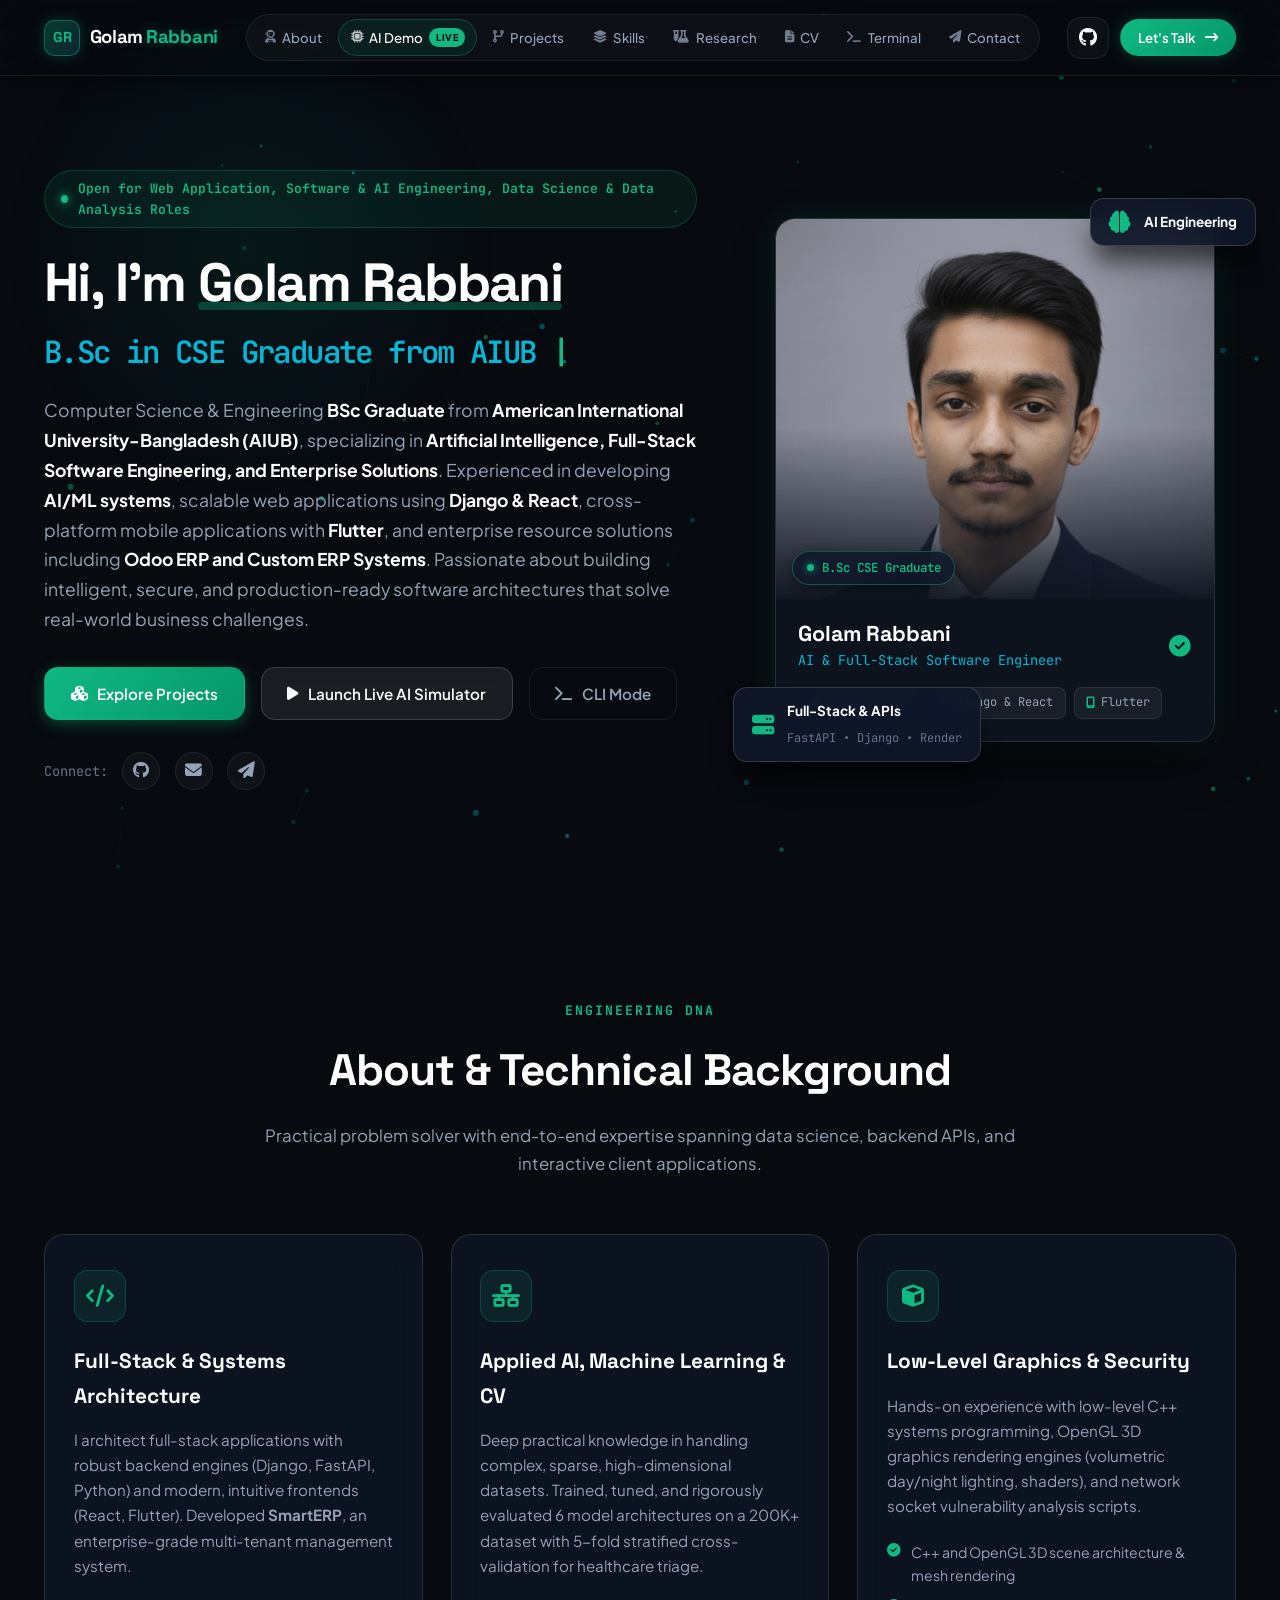
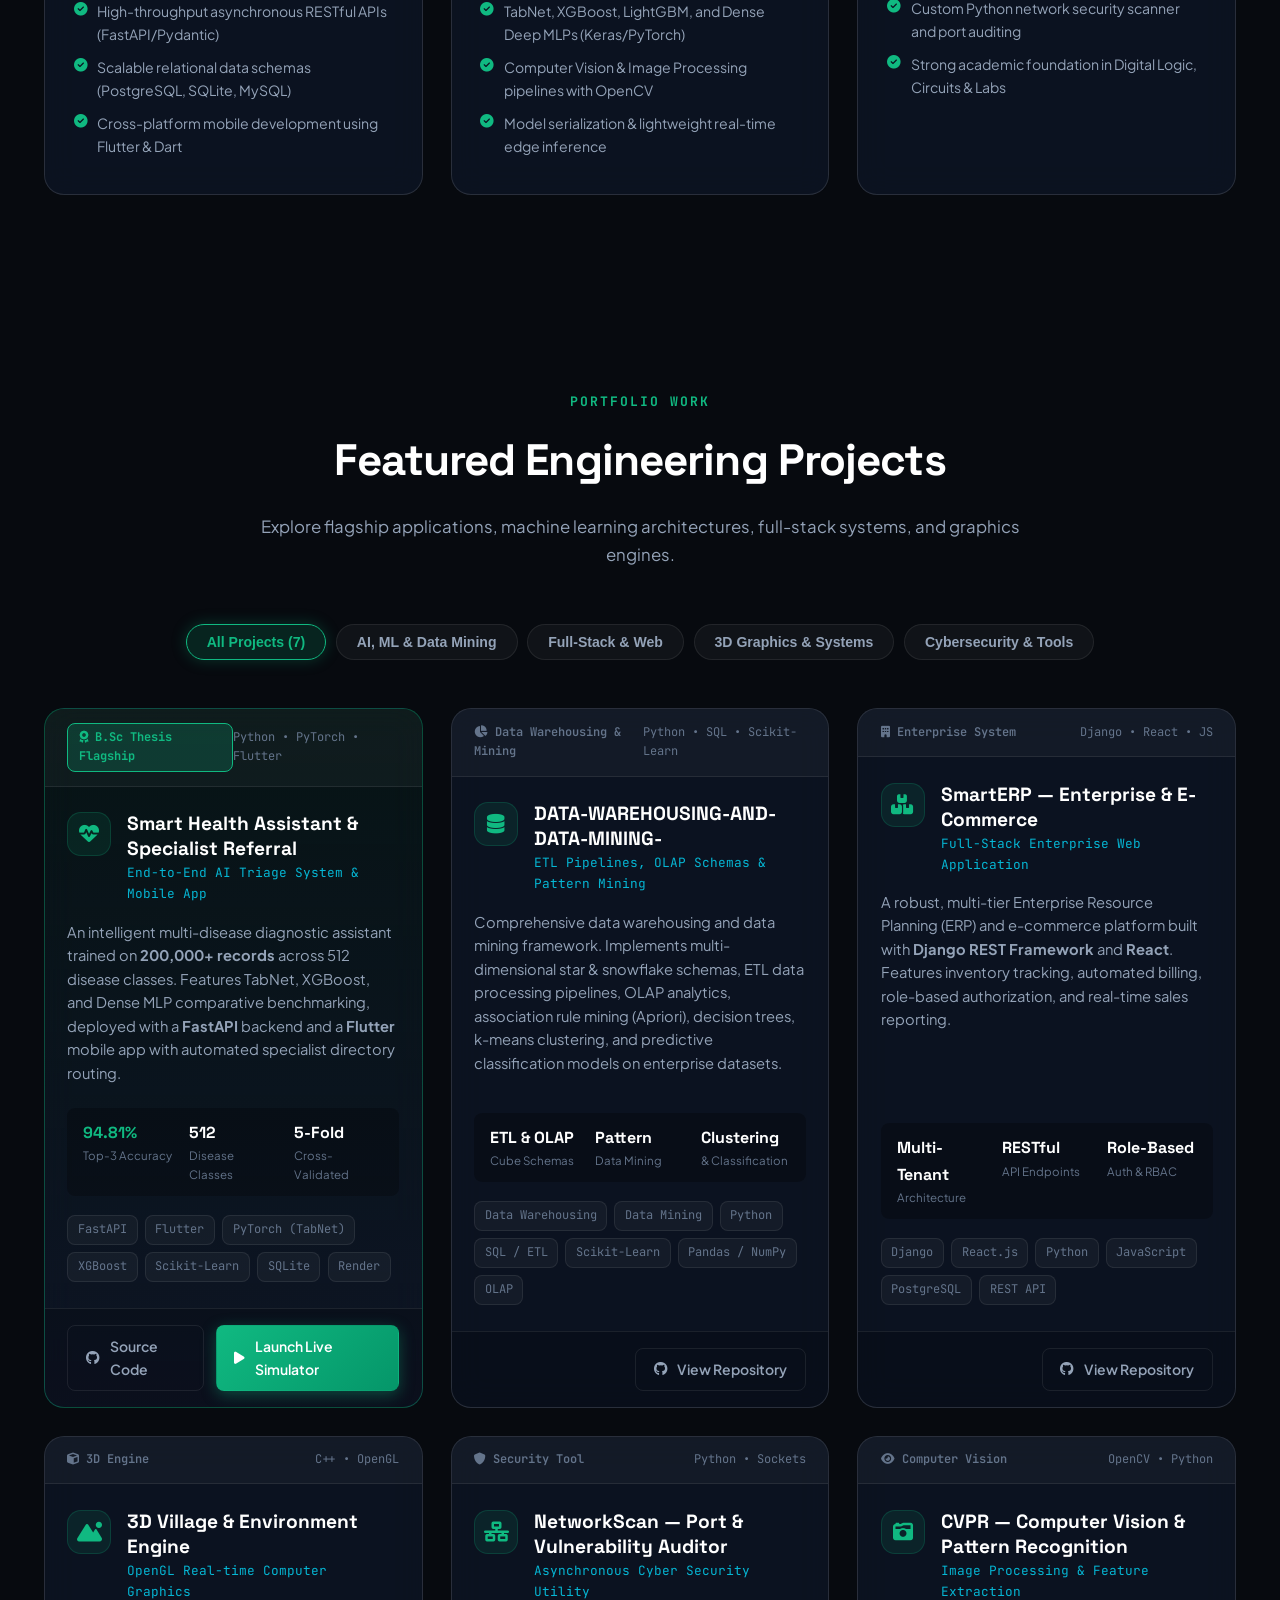
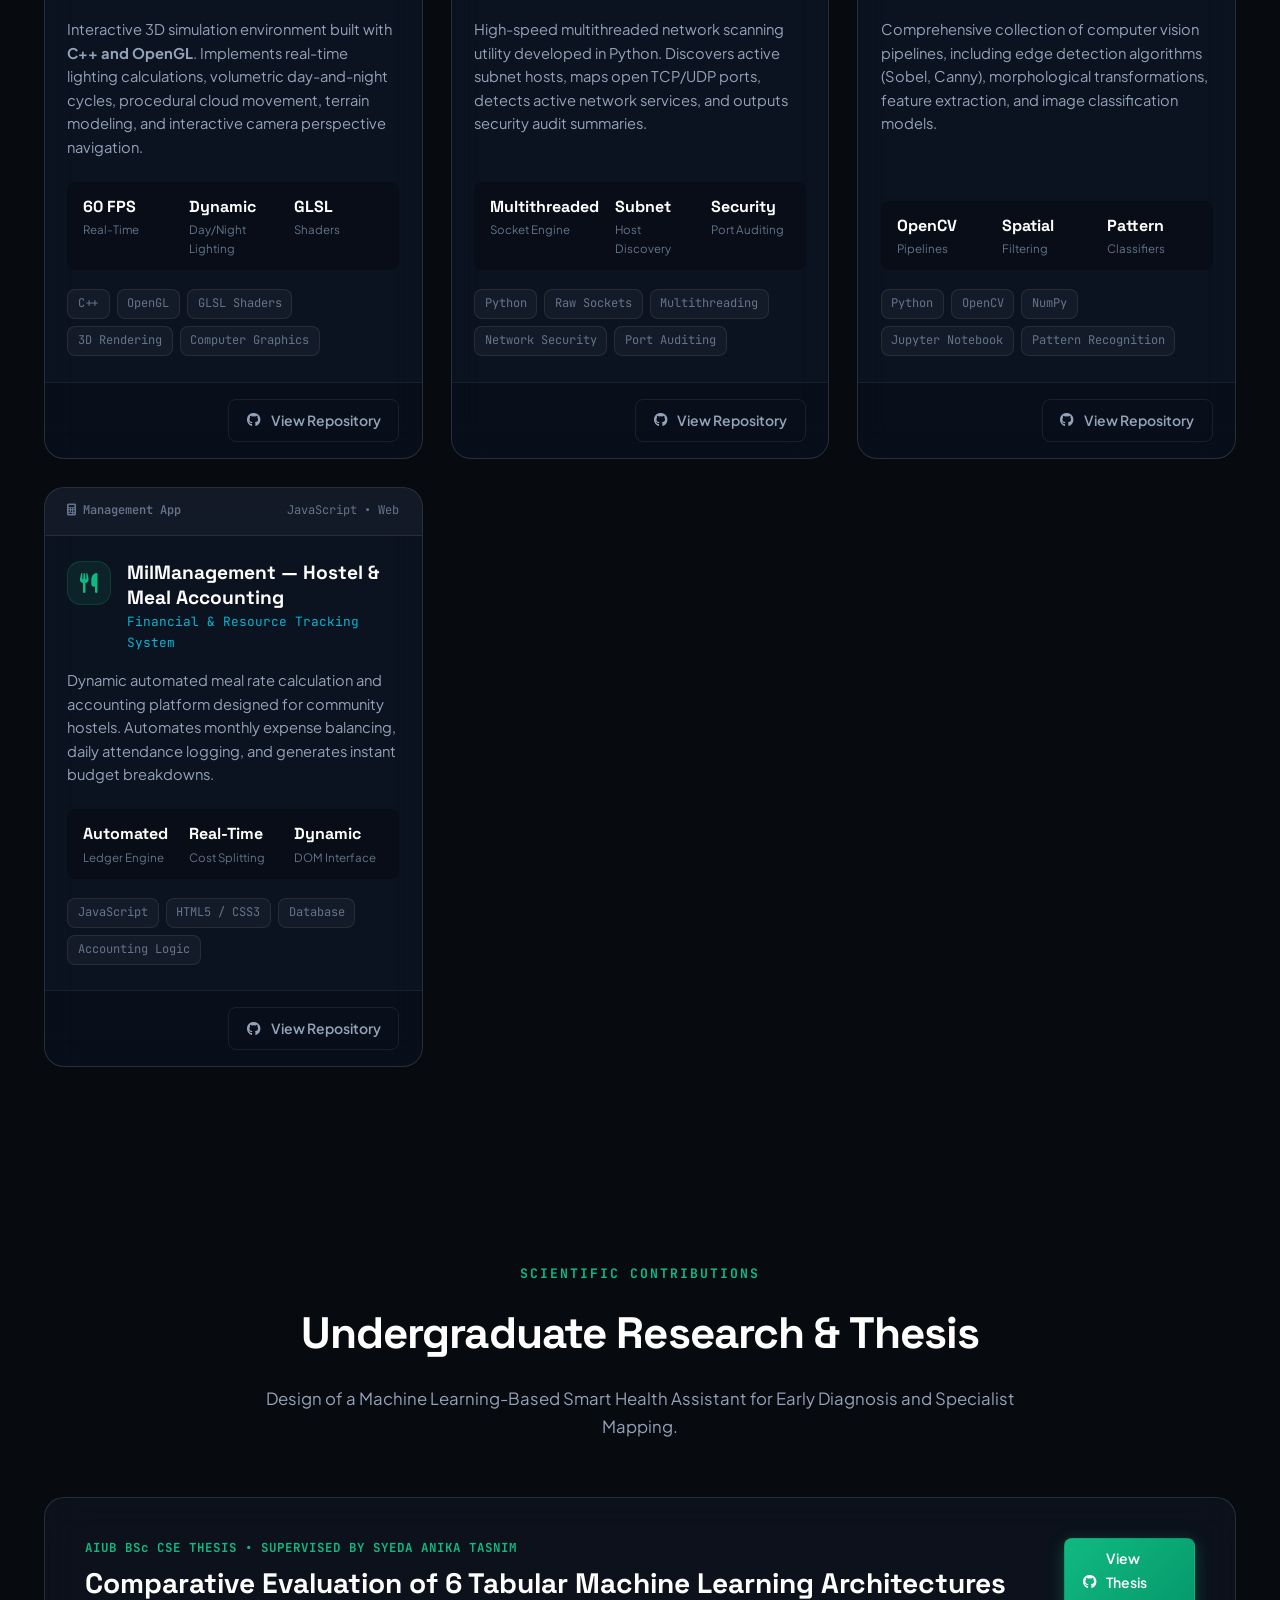
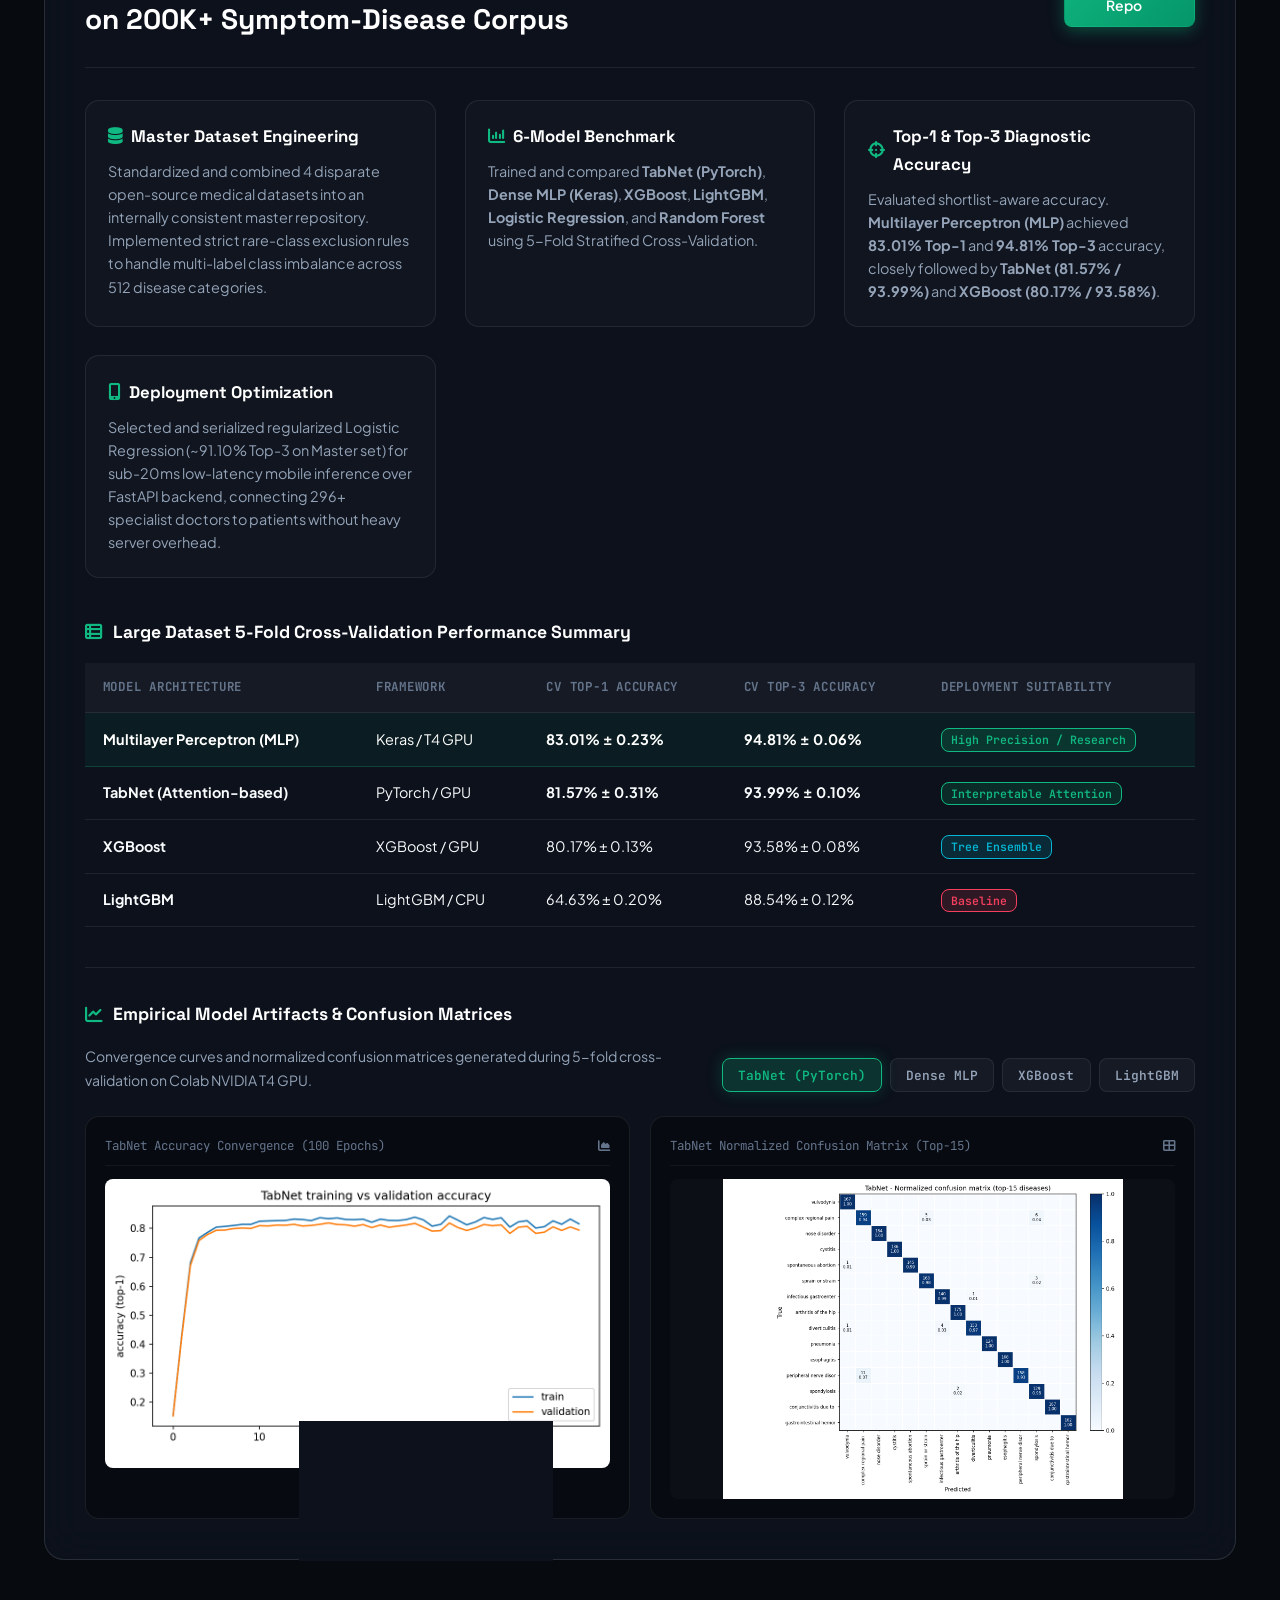
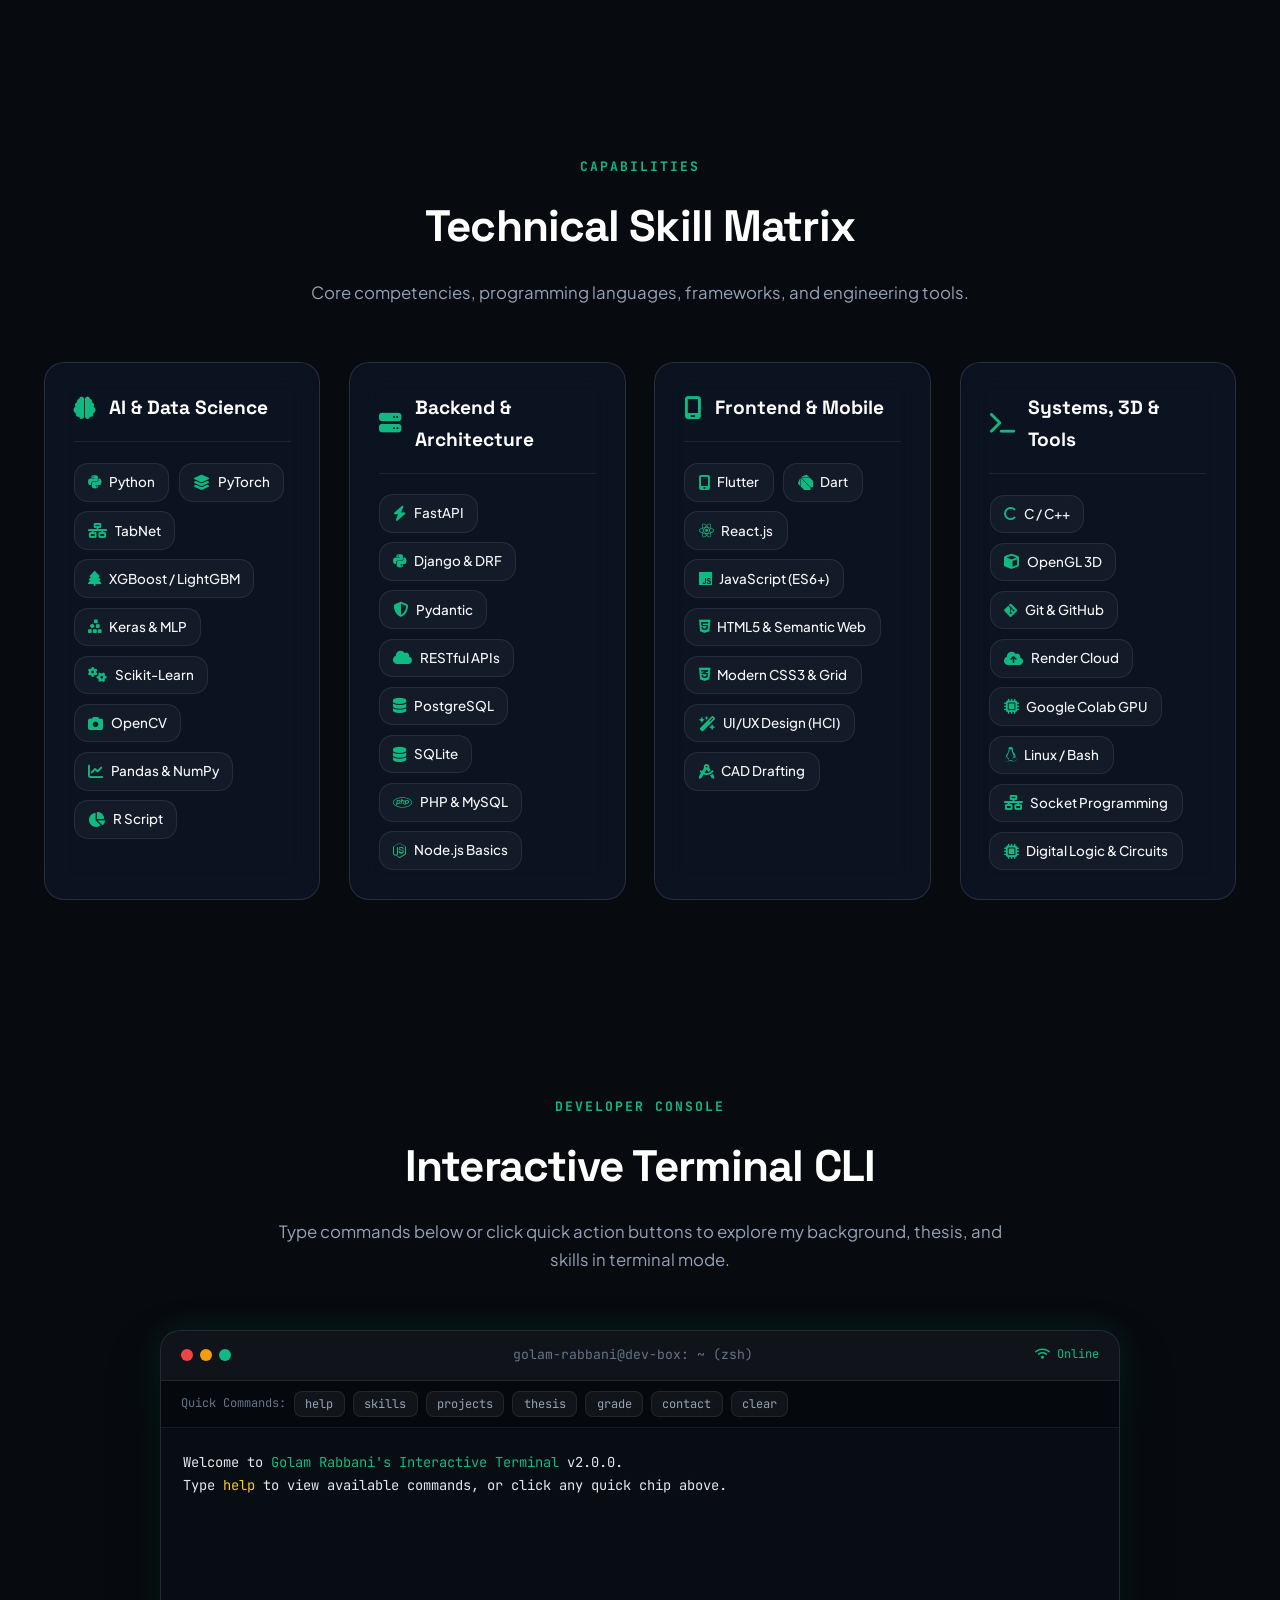
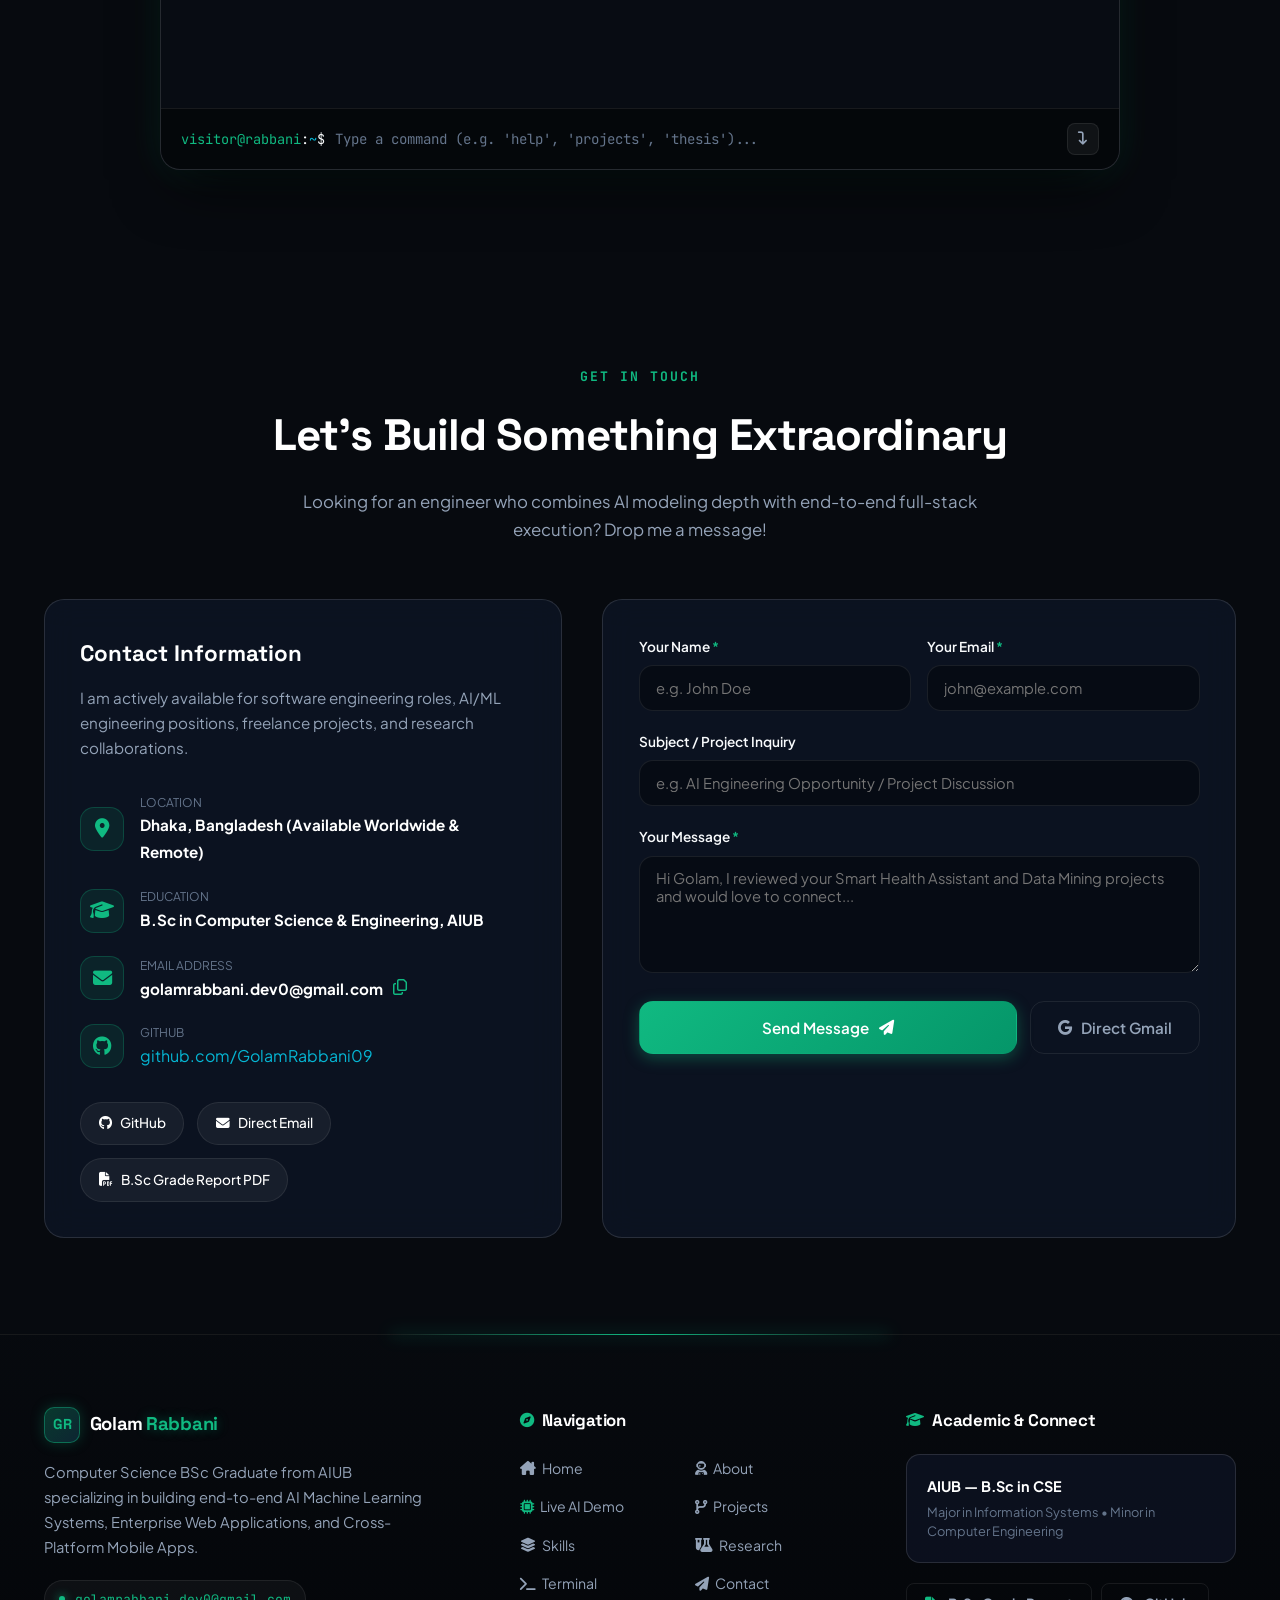
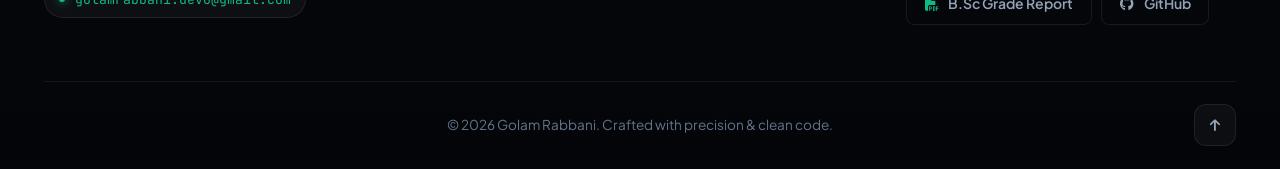
==== index.html @ 01adc79d "Comment out B.Sc Grade link in navigation Comment out the link to the B.Sc Grade report PDF." ====
<!DOCTYPE html>
<html lang="en" class="scroll-smooth">
<head>
  <meta charset="UTF-8">
  <meta name="viewport" content="width=device-width, initial-scale=1.0">
  
  <!-- Primary SEO Meta Tags -->
  <title>Golam Rabbani — AI & Full-Stack Software Engineer | Portfolio</title>
  <meta name="title" content="Golam Rabbani — AI & Full-Stack Software Engineer | Portfolio">
  <meta name="description" content="Official portfolio of Golam Rabbani — B.Sc CSE Graduate from AIUB specializing in AI & Machine Learning Systems, Enterprise Web Apps (Django/React), Flutter mobile engineering, and Data Science.">
  <meta name="keywords" content="Golam Rabbani, GolamRabbani09, AI Engineer, Machine Learning, Data Science, Data Analysis, Full-Stack Developer, Flutter, Django, React, FastAPI, TabNet, AIUB CSE">
  <meta name="author" content="Golam Rabbani">
  <meta name="robots" content="index, follow">
  <link rel="canonical" href="https://golamrabbani09.github.io/">

  <!-- Open Graph / Facebook / LinkedIn -->
  <meta property="og:type" content="website">
  <meta property="og:url" content="https://golamrabbani09.github.io/">
  <meta property="og:site_name" content="Golam Rabbani Portfolio">
  <meta property="og:title" content="Golam Rabbani — AI & Full-Stack Software Engineer">
  <meta property="og:description" content="Explore end-to-end Machine Learning systems, enterprise ERPs, and interactive cross-platform applications built by Golam Rabbani (AIUB CSE).">
  <meta property="og:image" content="assets/profile.jpg">
  <meta property="og:locale" content="en_US">

  <!-- Twitter Card -->
  <meta name="twitter:card" content="summary_large_image">
  <meta name="twitter:title" content="Golam Rabbani — AI & Full-Stack Software Engineer">
  <meta name="twitter:description" content="AI & Full-Stack Engineer specializing in TabNet ML systems, Django/React, Flutter, and Computer Graphics.">
  <meta name="twitter:image" content="assets/profile.jpg">

  <!-- JSON-LD Structured Data (Schema.org) for Google Search Engine -->
  <script type="application/ld+json">
  {
    "@context": "https://schema.org",
    "@type": "Person",
    "name": "Golam Rabbani",
    "url": "https://golamrabbani09.github.io/",
    "image": "https://golamrabbani09.github.io/assets/profile.jpg",
    "email": "golamrabbani.dev0@gmail.com",
    "sameAs": [
      "https://github.com/GolamRabbani09"
    ],
    "jobTitle": "AI & Full-Stack Software Engineer",
    "alumniOf": {
      "@type": "EducationalOrganization",
      "name": "American International University-Bangladesh (AIUB)",
      "department": "Computer Science and Engineering"
    },
    "knowsAbout": [
      "Artificial Intelligence",
      "Machine Learning",
      "Deep Learning",
      "Data Science",
      "Data Analysis",
      "TabNet",
      "PyTorch",
      "Django",
      "React",
      "Flutter",
      "OpenGL"
    ]
  }
  </script>

  <!-- Google Fonts -->
  <link rel="preconnect" href="https://fonts.googleapis.com">
  <link rel="preconnect" href="https://fonts.gstatic.com" crossorigin>
  <link href="https://fonts.googleapis.com/css2?family=JetBrains+Mono:wght@400;500;700&family=Plus+Jakarta+Sans:wght@300;400;500;600;700;800&family=Space+Grotesk:wght@500;600;700&display=swap" rel="stylesheet">

  <!-- Font Awesome Icons -->
  <link rel="stylesheet" href="https://cdnjs.cloudflare.com/ajax/libs/font-awesome/6.5.1/css/all.min.css">

  <!-- Stylesheet -->
  <link rel="stylesheet" href="style.css">
</head>
<body class="bg-dark text-light antialiased">
  
  <!-- Interactive Background Canvas -->
  <canvas id="ambient-canvas" class="ambient-canvas"></canvas>

  <!-- Cursor Glow Effect -->
  <div class="cursor-glow" id="cursor-glow"></div>

  <!-- Toast Notification System -->
  <div id="toast-container" class="toast-container"></div>

  <!-- Navigation Bar -->
  <header class="navbar-wrapper" id="navbar">
    <nav class="navbar-container">
      <a href="#hero" class="nav-brand" title="Golam Rabbani — Home">
        <div class="brand-monogram">GR</div>
        <span class="brand-name">Golam<span class="brand-accent">Rabbani</span></span>
      </a>

      <div class="nav-menu" id="nav-menu">
        <ul class="nav-links">
          <li><a href="about.html" class="nav-link"><i class="fa-solid fa-user-astronaut"></i> <span>About</span></a></li>
          <li><a href="simulator.html" class="nav-link nav-link-special"><i class="fa-solid fa-microchip"></i> <span>AI Demo</span> <span class="nav-pill-badge">Live</span></a></li>
          <li><a href="projects.html" class="nav-link"><i class="fa-solid fa-code-branch"></i> <span>Projects</span></a></li>
          <li><a href="skills.html" class="nav-link"><i class="fa-solid fa-layer-group"></i> <span>Skills</span></a></li>
          <li><a href="research.html" class="nav-link"><i class="fa-solid fa-flask-vial"></i> <span>Research</span></a></li>
          <li><a href="cv.html" class="nav-link"><i class="fa-solid fa-file-lines"></i> <span>CV</span></a></li>
         <!--<li><a href="assets/docs/GradeReportByCurriculum22-46560-1.pdf" target="_blank" rel="noopener noreferrer" class="nav-link nav-link-grade" title="Official AIUB Grade Report (PDF)"><i class="fa-solid fa-graduation-cap"></i> <span>B.Sc Grade</span> <span class="nav-tag-badge">PDF</span></a></li>-->
          <li><a href="terminal.html" class="nav-link"><i class="fa-solid fa-terminal"></i> <span>Terminal</span></a></li>
          <li><a href="contact.html" class="nav-link"><i class="fa-solid fa-paper-plane"></i> <span>Contact</span></a></li>
        </ul>
      </div>

      <div class="nav-actions">
        <a href="https://github.com/GolamRabbani09" target="_blank" rel="noopener noreferrer" class="btn btn-icon" title="GitHub Profile">
          <i class="fa-brands fa-github"></i>
        </a>
        <a href="#contact" class="btn btn-primary btn-sm nav-cta-btn">
          <span>Let's Talk</span>
          <i class="fa-solid fa-arrow-right-long"></i>
        </a>
        <button class="nav-toggle" id="nav-toggle" aria-label="Toggle navigation">
          <span class="bar"></span>
          <span class="bar"></span>
          <span class="bar"></span>
        </button>
      </div>
    </nav>
  </header>

  <main>
    <!-- HERO SECTION -->
    <section id="hero" class="hero-section">
      <div class="container hero-grid">
        <div class="hero-content">
          <div class="status-badge" data-reveal>
            <span class="status-pulse"></span>
            <span>Open for Web Application, Software & AI Engineering, Data Science & Data Analysis Roles</span>
          </div>

          <h1 class="hero-title" data-reveal>
            Hi, I'm <span class="highlight-name">Golam Rabbani</span>
            <br>
            <span class="typing-container">
              <span id="typed-text"></span>
              <span class="cursor-blink">|</span>
            </span>
          </h1>

            <p class="hero-description" data-reveal>
              Computer Science & Engineering <strong>BSc Graduate</strong> from 
              <strong>American International University-Bangladesh (AIUB)</strong>, specializing in 
              <strong>Artificial Intelligence, Full-Stack Software Engineering, and Enterprise Solutions</strong>.
              Experienced in developing <strong>AI/ML systems</strong>, scalable web applications using 
              <strong>Django & React</strong>, cross-platform mobile applications with 
              <strong>Flutter</strong>, and enterprise resource solutions including 
              <strong>Odoo ERP and Custom ERP Systems</strong>. Passionate about building intelligent, 
              secure, and production-ready software architectures that solve real-world business challenges.
            </p>

          <div class="hero-cta-group" data-reveal>
            <a href="projects.html" class="btn btn-primary">
              <i class="fa-solid fa-cubes"></i>
              <span>Explore Projects</span>
            </a>
            <a href="simulator.html" class="btn btn-secondary">
              <i class="fa-solid fa-play"></i>
              <span>Launch Live AI Simulator</span>
            </a>
            <a href="terminal.html" class="btn btn-outline" title="Open Interactive CLI">
              <i class="fa-solid fa-terminal"></i>
              <span>CLI Mode</span>
            </a>
          </div>

          <div class="hero-socials" data-reveal>
            <span class="social-label">Connect:</span>
            <a href="https://github.com/GolamRabbani09" target="_blank" rel="noopener noreferrer" class="social-link" title="GitHub">
              <i class="fa-brands fa-github"></i>
            </a>
            <a href="mailto:golamrabbani.dev0@gmail.com" class="social-link" title="Email Direct" id="hero-email-btn">
              <i class="fa-solid fa-envelope"></i>
            </a>
            <a href="contact.html" class="social-link" title="Contact Me">
              <i class="fa-solid fa-paper-plane"></i>
            </a>
          </div>
        </div>

        <div class="hero-visual" data-reveal>
          <div class="visual-card-wrapper">
            <!-- Modern Portrait Showcase Card -->
            <div class="profile-hero-card">
              <div class="profile-image-container">
                <img src="assets/profile.jpg" alt="Golam Rabbani — AI & Full-Stack Engineer" class="profile-photo" id="profile-img">
                <div class="profile-gradient-overlay"></div>
                <div class="profile-status-chip">
                  <span class="pulse-dot-sm"></span>
                  <span>B.Sc CSE Graduate</span>
                </div>
              </div>
              <div class="profile-card-details">
                <div class="profile-name-row">
                  <div>
                    <h3 class="profile-card-name">Golam Rabbani</h3>
                    <p class="profile-card-sub">AI & Full-Stack Software Engineer</p>
                  </div>
                  <div class="verified-badge" title="Verified Engineer">
                    <i class="fa-solid fa-circle-check"></i>
                  </div>
                </div>
                
                <!-- Quick Tags -->
                <div class="profile-tech-pills">
                  <span class="pill-item"><i class="fa-brands fa-python"></i> Python & ML</span>
                  <span class="pill-item"><i class="fa-brands fa-react"></i> Django & React</span>
                  <span class="pill-item"><i class="fa-solid fa-mobile-screen"></i> Flutter</span>
                </div>
              </div>
            </div>

            <!-- Floating Badge 1 -->
            <div class="floating-badge badge-top">
              <i class="fa-solid fa-brain"></i>
              <div>
                <strong>AI Engineering</strong>
              </div>
            </div>

            <!-- Floating Badge 2 -->
            <div class="floating-badge badge-bottom">
              <i class="fa-solid fa-server"></i>
              <div>
                <strong>Full-Stack & APIs</strong>
                <span>FastAPI • Django • Render</span>
              </div>
            </div>
          </div>
        </div>
      </div>
    </section>

    <!-- ABOUT SECTION -->
    <section id="about" class="about-section section-padding">
      <div class="container">
        <div class="section-header" data-reveal>
          <span class="section-subtitle">ENGINEERING DNA</span>
          <h2 class="section-title">About & Technical Background</h2>
          <p class="section-desc">Practical problem solver with end-to-end expertise spanning data science, backend APIs, and interactive client applications.</p>
        </div>

        <div class="about-grid">
          <div class="about-card" data-reveal>
            <div class="about-card-icon">
              <i class="fa-solid fa-code"></i>
            </div>
            <h3>Full-Stack & Systems Architecture</h3>
            <p>
              I architect full-stack applications with robust backend engines (Django, FastAPI, Python) and modern, intuitive frontends (React, Flutter). Developed <strong>SmartERP</strong>, an enterprise-grade multi-tenant management system.
            </p>
            <ul class="about-feature-list">
              <li><i class="fa-solid fa-check-circle"></i> High-throughput asynchronous RESTful APIs (FastAPI/Pydantic)</li>
              <li><i class="fa-solid fa-check-circle"></i> Scalable relational data schemas (PostgreSQL, SQLite, MySQL)</li>
              <li><i class="fa-solid fa-check-circle"></i> Cross-platform mobile development using Flutter & Dart</li>
            </ul>
          </div>

          <div class="about-card" data-reveal>
            <div class="about-card-icon">
              <i class="fa-solid fa-network-wired"></i>
            </div>
            <h3>Applied AI, Machine Learning & CV</h3>
            <p>
              Deep practical knowledge in handling complex, sparse, high-dimensional datasets. Trained, tuned, and rigorously evaluated 6 model architectures on a 200K+ dataset with 5-fold stratified cross-validation for healthcare triage.
            </p>
            <ul class="about-feature-list">
              <li><i class="fa-solid fa-check-circle"></i> TabNet, XGBoost, LightGBM, and Dense Deep MLPs (Keras/PyTorch)</li>
              <li><i class="fa-solid fa-check-circle"></i> Computer Vision & Image Processing pipelines with OpenCV</li>
              <li><i class="fa-solid fa-check-circle"></i> Model serialization & lightweight real-time edge inference</li>
            </ul>
          </div>

          <div class="about-card" data-reveal>
            <div class="about-card-icon">
              <i class="fa-solid fa-cube"></i>
            </div>
            <h3>Low-Level Graphics & Security</h3>
            <p>
              Hands-on experience with low-level C++ systems programming, OpenGL 3D graphics rendering engines (volumetric day/night lighting, shaders), and network socket vulnerability analysis scripts.
            </p>
            <ul class="about-feature-list">
              <li><i class="fa-solid fa-check-circle"></i> C++ and OpenGL 3D scene architecture & mesh rendering</li>
              <li><i class="fa-solid fa-check-circle"></i> Custom Python network security scanner and port auditing</li>
              <li><i class="fa-solid fa-check-circle"></i> Strong academic foundation in Digital Logic, Circuits & Labs</li>
            </ul>
          </div>
        </div>
      </div>
    </section>

    <!-- FEATURED PROJECTS SHOWCASE -->
    <section id="projects" class="projects-section section-padding">
      <div class="container">
        <div class="section-header" data-reveal>
          <span class="section-subtitle">PORTFOLIO WORK</span>
          <h2 class="section-title">Featured Engineering Projects</h2>
          <p class="section-desc">Explore flagship applications, machine learning architectures, full-stack systems, and graphics engines.</p>
        </div>

        <!-- Project Filter Tabs -->
        <div class="project-filters" data-reveal>
          <button class="filter-btn active" data-filter="all">All Projects (7)</button>
          <button class="filter-btn" data-filter="ai-ml">AI, ML & Data Mining</button>
          <button class="filter-btn" data-filter="full-stack">Full-Stack & Web</button>
          <button class="filter-btn" data-filter="graphics-systems">3D Graphics & Systems</button>
          <button class="filter-btn" data-filter="cyber-tools">Cybersecurity & Tools</button>
        </div>

        <!-- Projects Grid -->
        <div class="projects-grid" id="projects-grid">
          
          <!-- PROJECT 1: Smart Health Assistant (B.Sc Thesis Flagship) -->
          <div class="project-card featured" data-category="ai-ml full-stack" data-reveal>
            <div class="project-card-banner">
              <span class="badge-flagship"><i class="fa-solid fa-award"></i> B.Sc Thesis Flagship</span>
              <span class="badge-lang">Python • PyTorch • Flutter</span>
            </div>
            <div class="project-card-body">
              <div class="project-icon-title">
                <div class="project-icon"><i class="fa-solid fa-heart-pulse"></i></div>
                <div>
                  <h3 class="project-title">Smart Health Assistant & Specialist Referral</h3>
                  <span class="project-role">End-to-End AI Triage System & Mobile App</span>
                </div>
              </div>
              <p class="project-desc">
                An intelligent multi-disease diagnostic assistant trained on <strong>200,000+ records</strong> across 512 disease classes. Features TabNet, XGBoost, and Dense MLP comparative benchmarking, deployed with a <strong>FastAPI</strong> backend and a <strong>Flutter</strong> mobile app with automated specialist directory routing.
              </p>
              
              <div class="project-metrics">
                <div class="metric"><strong class="highlight-green">94.81%</strong><span>Top-3 Accuracy</span></div>
                <div class="metric"><strong>512</strong><span>Disease Classes</span></div>
                <div class="metric"><strong>5-Fold</strong><span>Cross-Validated</span></div>
              </div>

              <div class="tech-stack-tags">
                <span>FastAPI</span>
                <span>Flutter</span>
                <span>PyTorch (TabNet)</span>
                <span>XGBoost</span>
                <span>Scikit-Learn</span>
                <span>SQLite</span>
                <span>Render</span>
              </div>
            </div>
            <div class="project-card-footer">
              <a href="https://github.com/GolamRabbani09/Theses" target="_blank" rel="noopener noreferrer" class="btn btn-sm btn-outline">
                <i class="fa-brands fa-github"></i> Source Code
              </a>
              <a href="simulator.html" class="btn btn-sm btn-primary">
                <i class="fa-solid fa-play"></i> Launch Live Simulator
              </a>
            </div>
          </div>

          <!-- PROJECT 2: Data Warehousing & Data Mining (Real GitHub Repository) -->
          <div class="project-card" data-category="ai-ml" data-reveal>
            <div class="project-card-banner">
              <span class="badge-status"><i class="fa-solid fa-chart-pie"></i> Data Warehousing & Mining</span>
              <span class="badge-lang">Python • SQL • Scikit-Learn</span>
            </div>
            <div class="project-card-body">
              <div class="project-icon-title">
                <div class="project-icon"><i class="fa-solid fa-database"></i></div>
                <div>
                  <h3 class="project-title">DATA-WAREHOUSING-AND-DATA-MINING-</h3>
                  <span class="project-role">ETL Pipelines, OLAP Schemas & Pattern Mining</span>
                </div>
              </div>
              <p class="project-desc">
                Comprehensive data warehousing and data mining framework. Implements multi-dimensional star & snowflake schemas, ETL data processing pipelines, OLAP analytics, association rule mining (Apriori), decision trees, k-means clustering, and predictive classification models on enterprise datasets.
              </p>
              
              <div class="project-metrics">
                <div class="metric"><strong>ETL & OLAP</strong><span>Cube Schemas</span></div>
                <div class="metric"><strong>Pattern</strong><span>Data Mining</span></div>
                <div class="metric"><strong>Clustering</strong><span>& Classification</span></div>
              </div>

              <div class="tech-stack-tags">
                <span>Data Warehousing</span>
                <span>Data Mining</span>
                <span>Python</span>
                <span>SQL / ETL</span>
                <span>Scikit-Learn</span>
                <span>Pandas / NumPy</span>
                <span>OLAP</span>
              </div>
            </div>
            <div class="project-card-footer">
              <a href="https://github.com/GolamRabbani09/DATA-WAREHOUSING-AND-DATA-MINING-" target="_blank" rel="noopener noreferrer" class="btn btn-sm btn-outline">
                <i class="fa-brands fa-github"></i> View Repository
              </a>
            </div>
          </div>

          <!-- PROJECT 3: SmartERP (Real GitHub Repository) -->
          <div class="project-card" data-category="full-stack" data-reveal>
            <div class="project-card-banner">
              <span class="badge-status"><i class="fa-solid fa-building"></i> Enterprise System</span>
              <span class="badge-lang">Django • React • JS</span>
            </div>
            <div class="project-card-body">
              <div class="project-icon-title">
                <div class="project-icon"><i class="fa-solid fa-boxes-stacked"></i></div>
                <div>
                  <h3 class="project-title">SmartERP — Enterprise & E-Commerce</h3>
                  <span class="project-role">Full-Stack Enterprise Web Application</span>
                </div>
              </div>
              <p class="project-desc">
                A robust, multi-tier Enterprise Resource Planning (ERP) and e-commerce platform built with <strong>Django REST Framework</strong> and <strong>React</strong>. Features inventory tracking, automated billing, role-based authorization, and real-time sales reporting.
              </p>
              
              <div class="project-metrics">
                <div class="metric"><strong>Multi-Tenant</strong><span>Architecture</span></div>
                <div class="metric"><strong>RESTful</strong><span>API Endpoints</span></div>
                <div class="metric"><strong>Role-Based</strong><span>Auth & RBAC</span></div>
              </div>

              <div class="tech-stack-tags">
                <span>Django</span>
                <span>React.js</span>
                <span>Python</span>
                <span>JavaScript</span>
                <span>PostgreSQL</span>
                <span>REST API</span>
              </div>
            </div>
            <div class="project-card-footer">
              <a href="https://github.com/GolamRabbani09/SmartERP" target="_blank" rel="noopener noreferrer" class="btn btn-sm btn-outline">
                <i class="fa-brands fa-github"></i> View Repository
              </a>
            </div>
          </div>

          <!-- PROJECT 4: 3D Village Scenario (Real GitHub Repository) -->
          <div class="project-card" data-category="graphics-systems" data-reveal>
            <div class="project-card-banner">
              <span class="badge-status"><i class="fa-solid fa-cube"></i> 3D Engine</span>
              <span class="badge-lang">C++ • OpenGL</span>
            </div>
            <div class="project-card-body">
              <div class="project-icon-title">
                <div class="project-icon"><i class="fa-solid fa-mountain-sun"></i></div>
                <div>
                  <h3 class="project-title">3D Village & Environment Engine</h3>
                  <span class="project-role">OpenGL Real-time Computer Graphics</span>
                </div>
              </div>
              <p class="project-desc">
                Interactive 3D simulation environment built with <strong>C++ and OpenGL</strong>. Implements real-time lighting calculations, volumetric day-and-night cycles, procedural cloud movement, terrain modeling, and interactive camera perspective navigation.
              </p>
              
              <div class="project-metrics">
                <div class="metric"><strong>60 FPS</strong><span>Real-Time</span></div>
                <div class="metric"><strong>Dynamic</strong><span>Day/Night Lighting</span></div>
                <div class="metric"><strong>GLSL</strong><span>Shaders</span></div>
              </div>

              <div class="tech-stack-tags">
                <span>C++</span>
                <span>OpenGL</span>
                <span>GLSL Shaders</span>
                <span>3D Rendering</span>
                <span>Computer Graphics</span>
              </div>
            </div>
            <div class="project-card-footer">
              <a href="https://github.com/GolamRabbani09/Village-Scenario" target="_blank" rel="noopener noreferrer" class="btn btn-sm btn-outline">
                <i class="fa-brands fa-github"></i> View Repository
              </a>
            </div>
          </div>

          <!-- PROJECT 5: Network_Scan (Real GitHub Repository) -->
          <div class="project-card" data-category="cyber-tools" data-reveal>
            <div class="project-card-banner">
              <span class="badge-status"><i class="fa-solid fa-shield"></i> Security Tool</span>
              <span class="badge-lang">Python • Sockets</span>
            </div>
            <div class="project-card-body">
              <div class="project-icon-title">
                <div class="project-icon"><i class="fa-solid fa-network-wired"></i></div>
                <div>
                  <h3 class="project-title">NetworkScan — Port & Vulnerability Auditor</h3>
                  <span class="project-role">Asynchronous Cyber Security Utility</span>
                </div>
              </div>
              <p class="project-desc">
                High-speed multithreaded network scanning utility developed in Python. Discovers active subnet hosts, maps open TCP/UDP ports, detects active network services, and outputs security audit summaries.
              </p>
              
              <div class="project-metrics">
                <div class="metric"><strong>Multithreaded</strong><span>Socket Engine</span></div>
                <div class="metric"><strong>Subnet</strong><span>Host Discovery</span></div>
                <div class="metric"><strong>Security</strong><span>Port Auditing</span></div>
              </div>

              <div class="tech-stack-tags">
                <span>Python</span>
                <span>Raw Sockets</span>
                <span>Multithreading</span>
                <span>Network Security</span>
                <span>Port Auditing</span>
              </div>
            </div>
            <div class="project-card-footer">
              <a href="https://github.com/GolamRabbani09/Network_Scan" target="_blank" rel="noopener noreferrer" class="btn btn-sm btn-outline">
                <i class="fa-brands fa-github"></i> View Repository
              </a>
            </div>
          </div>

          <!-- PROJECT 6: CVPR Computer Vision Suite (Real GitHub Repository) -->
          <div class="project-card" data-category="ai-ml" data-reveal>
            <div class="project-card-banner">
              <span class="badge-status"><i class="fa-solid fa-eye"></i> Computer Vision</span>
              <span class="badge-lang">OpenCV • Python</span>
            </div>
            <div class="project-card-body">
              <div class="project-icon-title">
                <div class="project-icon"><i class="fa-solid fa-camera-retro"></i></div>
                <div>
                  <h3 class="project-title">CVPR — Computer Vision & Pattern Recognition</h3>
                  <span class="project-role">Image Processing & Feature Extraction</span>
                </div>
              </div>
              <p class="project-desc">
                Comprehensive collection of computer vision pipelines, including edge detection algorithms (Sobel, Canny), morphological transformations, feature extraction, and image classification models.
              </p>
              
              <div class="project-metrics">
                <div class="metric"><strong>OpenCV</strong><span>Pipelines</span></div>
                <div class="metric"><strong>Spatial</strong><span>Filtering</span></div>
                <div class="metric"><strong>Pattern</strong><span>Classifiers</span></div>
              </div>

              <div class="tech-stack-tags">
                <span>Python</span>
                <span>OpenCV</span>
                <span>NumPy</span>
                <span>Jupyter Notebook</span>
                <span>Pattern Recognition</span>
              </div>
            </div>
            <div class="project-card-footer">
              <a href="https://github.com/GolamRabbani09/CVPR" target="_blank" rel="noopener noreferrer" class="btn btn-sm btn-outline">
                <i class="fa-brands fa-github"></i> View Repository
              </a>
            </div>
          </div>

          <!-- PROJECT 7: Meal Management Automation (Real GitHub Repository) -->
          <div class="project-card" data-category="full-stack cyber-tools" data-reveal>
            <div class="project-card-banner">
              <span class="badge-status"><i class="fa-solid fa-calculator"></i> Management App</span>
              <span class="badge-lang">JavaScript • Web</span>
            </div>
            <div class="project-card-body">
              <div class="project-icon-title">
                <div class="project-icon"><i class="fa-solid fa-utensils"></i></div>
                <div>
                  <h3 class="project-title">MilManagement — Hostel & Meal Accounting</h3>
                  <span class="project-role">Financial & Resource Tracking System</span>
                </div>
              </div>
              <p class="project-desc">
                Dynamic automated meal rate calculation and accounting platform designed for community hostels. Automates monthly expense balancing, daily attendance logging, and generates instant budget breakdowns.
              </p>
              
              <div class="project-metrics">
                <div class="metric"><strong>Automated</strong><span>Ledger Engine</span></div>
                <div class="metric"><strong>Real-Time</strong><span>Cost Splitting</span></div>
                <div class="metric"><strong>Dynamic</strong><span>DOM Interface</span></div>
              </div>

              <div class="tech-stack-tags">
                <span>JavaScript</span>
                <span>HTML5 / CSS3</span>
                <span>Database</span>
                <span>Accounting Logic</span>
              </div>
            </div>
            <div class="project-card-footer">
              <a href="https://github.com/GolamRabbani09/MilManement" target="_blank" rel="noopener noreferrer" class="btn btn-sm btn-outline">
                <i class="fa-brands fa-github"></i> View Repository
              </a>
            </div>
          </div>

        </div>
      </div>
    </section>

    <!-- RESEARCH & THESIS HIGHLIGHT -->
    <section id="research" class="research-section section-padding">
      <div class="container">
        <div class="section-header" data-reveal>
          <span class="section-subtitle">SCIENTIFIC CONTRIBUTIONS</span>
          <h2 class="section-title">Undergraduate Research & Thesis</h2>
          <p class="section-desc">Design of a Machine Learning-Based Smart Health Assistant for Early Diagnosis and Specialist Mapping.</p>
        </div>

        <div class="research-showcase-card" data-reveal>
          <div class="research-header-row">
            <div>
              <span class="research-tag">AIUB BSc CSE THESIS • SUPERVISED BY SYEDA ANIKA TASNIM</span>
              <h3 class="research-heading">Comparative Evaluation of 6 Tabular Machine Learning Architectures on 200K+ Symptom-Disease Corpus</h3>
            </div>
            <a href="https://github.com/GolamRabbani09/Theses" target="_blank" rel="noopener noreferrer" class="btn btn-sm btn-primary">
              <i class="fa-brands fa-github"></i> View Thesis Repo
            </a>
          </div>

          <div class="research-grid">
            <div class="research-block">
              <h4><i class="fa-solid fa-database text-accent"></i> Master Dataset Engineering</h4>
              <p>Standardized and combined 4 disparate open-source medical datasets into an internally consistent master repository. Implemented strict rare-class exclusion rules to handle multi-label class imbalance across 512 disease categories.</p>
            </div>

            <div class="research-block">
              <h4><i class="fa-solid fa-chart-column text-accent"></i> 6-Model Benchmark</h4>
              <p>Trained and compared <strong>TabNet (PyTorch)</strong>, <strong>Dense MLP (Keras)</strong>, <strong>XGBoost</strong>, <strong>LightGBM</strong>, <strong>Logistic Regression</strong>, and <strong>Random Forest</strong> using 5-Fold Stratified Cross-Validation.</p>
            </div>

            <div class="research-block">
              <h4><i class="fa-solid fa-crosshairs text-accent"></i> Top-1 & Top-3 Diagnostic Accuracy</h4>
              <p>Evaluated shortlist-aware accuracy. <strong>Multilayer Perceptron (MLP)</strong> achieved <strong>83.01% Top-1</strong> and <strong>94.81% Top-3</strong> accuracy, closely followed by <strong>TabNet (81.57% / 93.99%)</strong> and <strong>XGBoost (80.17% / 93.58%)</strong>.</p>
            </div>

            <div class="research-block">
              <h4><i class="fa-solid fa-mobile-screen-button text-accent"></i> Deployment Optimization</h4>
              <p>Selected and serialized regularized Logistic Regression (~91.10% Top-3 on Master set) for sub-20ms low-latency mobile inference over FastAPI backend, connecting 296+ specialist doctors to patients without heavy server overhead.</p>
            </div>
          </div>

          <!-- Comparative Model Table -->
          <div class="research-table-wrapper">
            <h4 class="table-title"><i class="fa-solid fa-table-list text-accent"></i> Large Dataset 5-Fold Cross-Validation Performance Summary</h4>
            <div class="table-responsive">
              <table class="benchmark-table">
                <thead>
                  <tr>
                    <th>Model Architecture</th>
                    <th>Framework</th>
                    <th>CV Top-1 Accuracy</th>
                    <th>CV Top-3 Accuracy</th>
                    <th>Deployment Suitability</th>
                  </tr>
                </thead>
                <tbody>
                  <tr class="highlight-row">
                    <td><strong>Multilayer Perceptron (MLP)</strong></td>
                    <td>Keras / T4 GPU</td>
                    <td><strong>83.01% &plusmn; 0.23%</strong></td>
                    <td><strong>94.81% &plusmn; 0.06%</strong></td>
                    <td><span class="status-tag high">High Precision / Research</span></td>
                  </tr>
                  <tr>
                    <td><strong>TabNet (Attention-based)</strong></td>
                    <td>PyTorch / GPU</td>
                    <td><strong>81.57% &plusmn; 0.31%</strong></td>
                    <td><strong>93.99% &plusmn; 0.10%</strong></td>
                    <td><span class="status-tag high">Interpretable Attention</span></td>
                  </tr>
                  <tr>
                    <td><strong>XGBoost</strong></td>
                    <td>XGBoost / GPU</td>
                    <td>80.17% &plusmn; 0.13%</td>
                    <td>93.58% &plusmn; 0.08%</td>
                    <td><span class="status-tag medium">Tree Ensemble</span></td>
                  </tr>
                  <tr>
                    <td><strong>LightGBM</strong></td>
                    <td>LightGBM / CPU</td>
                    <td>64.63% &plusmn; 0.20%</td>
                    <td>88.54% &plusmn; 0.12%</td>
                    <td><span class="status-tag low">Baseline</span></td>
                  </tr>
                </tbody>
              </table>
            </div>
          </div>

          <!-- Empirical Research Artifacts & Visualizations -->
          <div class="research-visuals-wrapper">
            <div class="research-visuals-header">
              <div>
                <h4 class="table-title"><i class="fa-solid fa-chart-line text-accent"></i> Empirical Model Artifacts & Confusion Matrices</h4>
                <p class="research-subtext">Convergence curves and normalized confusion matrices generated during 5-fold cross-validation on Colab NVIDIA T4 GPU.</p>
              </div>
              <div class="research-artifact-tabs">
                <button class="art-tab active" data-target="tab-tabnet">TabNet (PyTorch)</button>
                <button class="art-tab" data-target="tab-mlp">Dense MLP</button>
                <button class="art-tab" data-target="tab-xgb">XGBoost</button>
                <button class="art-tab" data-target="tab-lgbm">LightGBM</button>
              </div>
            </div>

            <!-- TabNet Panel -->
            <div class="artifact-panel active" id="tab-tabnet">
              <div class="artifact-image-grid">
                <div class="artifact-image-card">
                  <div class="card-meta"><span>TabNet Accuracy Convergence (100 Epochs)</span><i class="fa-solid fa-chart-area"></i></div>
                  <img src="assets/thesis/tabnet_convergence.png" alt="TabNet Convergence Curve" class="artifact-img">
                </div>
                <div class="artifact-image-card">
                  <div class="card-meta"><span>TabNet Normalized Confusion Matrix (Top-15)</span><i class="fa-solid fa-table-cells-large"></i></div>
                  <img src="assets/thesis/tabnet_confusion_matrix.png" alt="TabNet Confusion Matrix" class="artifact-img">
                </div>
              </div>
            </div>

            <!-- Dense MLP Panel -->
            <div class="artifact-panel" id="tab-mlp">
              <div class="artifact-image-grid">
                <div class="artifact-image-card">
                  <div class="card-meta"><span>Dense MLP Normalized Confusion Matrix</span><i class="fa-solid fa-table-cells-large"></i></div>
                  <img src="assets/thesis/mlp_confusion_matrix.png" alt="MLP Confusion Matrix" class="artifact-img">
                </div>
                <div class="artifact-image-card info-card">
                  <div class="card-meta"><span>Architecture Configuration (Keras / GPU)</span><i class="fa-solid fa-gears"></i></div>
                  <ul class="param-list">
                    <li><i class="fa-solid fa-microchip text-accent"></i> <strong>Layer Stack:</strong> 512 &rarr; 256 &rarr; 128 (Dense + BatchNorm)</li>
                    <li><i class="fa-solid fa-filter text-accent"></i> <strong>Dropout Regularization:</strong> 0.35 / 0.30 / 0.20</li>
                    <li><i class="fa-solid fa-bolt text-accent"></i> <strong>Optimizer & LR:</strong> Adam (lr = 1e-3, batch size = 1024)</li>
                    <li><i class="fa-solid fa-check-double text-accent"></i> <strong>Top-1 CV Accuracy:</strong> 83.01% &plusmn; 0.23%</li>
                    <li><i class="fa-solid fa-award text-accent"></i> <strong>Top-3 CV Accuracy:</strong> 94.81% &plusmn; 0.06% (Highest in Benchmark)</li>
                    <li><i class="fa-solid fa-database text-accent"></i> <strong>Corpus Size:</strong> 187,850 Cleaned Records (512 Classes)</li>
                  </ul>
                </div>
              </div>
            </div>

            <!-- XGBoost Panel -->
            <div class="artifact-panel" id="tab-xgb">
              <div class="artifact-image-grid">
                <div class="artifact-image-card">
                  <div class="card-meta"><span>XGBoost Multi-class Log-Loss Convergence</span><i class="fa-solid fa-chart-line"></i></div>
                  <img src="assets/thesis/xgb_convergence.png" alt="XGBoost Convergence" class="artifact-img">
                </div>
                <div class="artifact-image-card">
                  <div class="card-meta"><span>XGBoost Normalized Confusion Matrix (Top-15)</span><i class="fa-solid fa-table-cells-large"></i></div>
                  <img src="assets/thesis/xgb_confusion_matrix.png" alt="XGBoost Confusion Matrix" class="artifact-img">
                </div>
              </div>
            </div>

            <!-- LightGBM Panel -->
            <div class="artifact-panel" id="tab-lgbm">
              <div class="artifact-image-grid">
                <div class="artifact-image-card">
                  <div class="card-meta"><span>LightGBM Training vs Validation Log-Loss</span><i class="fa-solid fa-chart-line"></i></div>
                  <img src="assets/thesis/lgbm_convergence.png" alt="LightGBM Convergence" class="artifact-img">
                </div>
                <div class="artifact-image-card">
                  <div class="card-meta"><span>LightGBM Normalized Confusion Matrix</span><i class="fa-solid fa-table-cells-large"></i></div>
                  <img src="assets/thesis/lgbm_confusion_matrix.png" alt="LightGBM Confusion Matrix" class="artifact-img">
                </div>
              </div>
            </div>
          </div>
        </div>
      </div>
    </section>

    <!-- TECHNICAL SKILLS MATRIX -->
    <section id="skills" class="skills-section section-padding">
      <div class="container">
        <div class="section-header" data-reveal>
          <span class="section-subtitle">CAPABILITIES</span>
          <h2 class="section-title">Technical Skill Matrix</h2>
          <p class="section-desc">Core competencies, programming languages, frameworks, and engineering tools.</p>
        </div>

        <div class="skills-grid">
          
          <!-- Category 1: AI & Data Science -->
          <div class="skill-category-card" data-reveal>
            <div class="skill-card-header">
              <i class="fa-solid fa-brain"></i>
              <h3>AI & Data Science</h3>
            </div>
            <div class="skill-tags-group">
              <div class="skill-badge"><i class="fa-brands fa-python"></i> Python</div>
              <div class="skill-badge"><i class="fa-solid fa-layer-group"></i> PyTorch</div>
              <div class="skill-badge"><i class="fa-solid fa-network-wired"></i> TabNet</div>
              <div class="skill-badge"><i class="fa-solid fa-tree"></i> XGBoost / LightGBM</div>
              <div class="skill-badge"><i class="fa-solid fa-cubes-stacked"></i> Keras & MLP</div>
              <div class="skill-badge"><i class="fa-solid fa-gears"></i> Scikit-Learn</div>
              <div class="skill-badge"><i class="fa-solid fa-camera"></i> OpenCV</div>
              <div class="skill-badge"><i class="fa-solid fa-chart-line"></i> Pandas & NumPy</div>
              <div class="skill-badge"><i class="fa-solid fa-chart-pie"></i> R Script</div>
            </div>
          </div>

          <!-- Category 2: Backend & APIs -->
          <div class="skill-category-card" data-reveal>
            <div class="skill-card-header">
              <i class="fa-solid fa-server"></i>
              <h3>Backend & Architecture</h3>
            </div>
            <div class="skill-tags-group">
              <div class="skill-badge"><i class="fa-solid fa-bolt"></i> FastAPI</div>
              <div class="skill-badge"><i class="fa-brands fa-python"></i> Django & DRF</div>
              <div class="skill-badge"><i class="fa-solid fa-shield-halved"></i> Pydantic</div>
              <div class="skill-badge"><i class="fa-solid fa-cloud"></i> RESTful APIs</div>
              <div class="skill-badge"><i class="fa-solid fa-database"></i> PostgreSQL</div>
              <div class="skill-badge"><i class="fa-solid fa-database"></i> SQLite</div>
              <div class="skill-badge"><i class="fa-brands fa-php"></i> PHP & MySQL</div>
              <div class="skill-badge"><i class="fa-brands fa-node-js"></i> Node.js Basics</div>
            </div>
          </div>

          <!-- Category 3: Mobile & Frontend -->
          <div class="skill-category-card" data-reveal>
            <div class="skill-card-header">
              <i class="fa-solid fa-mobile-screen"></i>
              <h3>Frontend & Mobile</h3>
            </div>
            <div class="skill-tags-group">
              <div class="skill-badge"><i class="fa-solid fa-mobile-screen-button"></i> Flutter</div>
              <div class="skill-badge"><i class="fa-brands fa-dart-lang"></i> Dart</div>
              <div class="skill-badge"><i class="fa-brands fa-react"></i> React.js</div>
              <div class="skill-badge"><i class="fa-brands fa-js"></i> JavaScript (ES6+)</div>
              <div class="skill-badge"><i class="fa-brands fa-html5"></i> HTML5 & Semantic Web</div>
              <div class="skill-badge"><i class="fa-brands fa-css3-alt"></i> Modern CSS3 & Grid</div>
              <div class="skill-badge"><i class="fa-solid fa-wand-magic-sparkles"></i> UI/UX Design (HCI)</div>
              <div class="skill-badge"><i class="fa-solid fa-compass-drafting"></i> CAD Drafting</div>
            </div>
          </div>

          <!-- Category 4: Systems & DevOps -->
          <div class="skill-category-card" data-reveal>
            <div class="skill-card-header">
              <i class="fa-solid fa-terminal"></i>
              <h3>Systems, 3D & Tools</h3>
            </div>
            <div class="skill-tags-group">
              <div class="skill-badge"><i class="fa-solid fa-c"></i> C / C++</div>
              <div class="skill-badge"><i class="fa-solid fa-cube"></i> OpenGL 3D</div>
              <div class="skill-badge"><i class="fa-brands fa-git-alt"></i> Git & GitHub</div>
              <div class="skill-badge"><i class="fa-solid fa-cloud-arrow-up"></i> Render Cloud</div>
              <div class="skill-badge"><i class="fa-solid fa-microchip"></i> Google Colab GPU</div>
              <div class="skill-badge"><i class="fa-brands fa-linux"></i> Linux / Bash</div>
              <div class="skill-badge"><i class="fa-solid fa-network-wired"></i> Socket Programming</div>
              <div class="skill-badge"><i class="fa-solid fa-microchip"></i> Digital Logic & Circuits</div>
            </div>
          </div>

        </div>
      </div>
    </section>

    <!-- INTERACTIVE DEVELOPER TERMINAL / CLI MODE -->
    <section id="terminal" class="terminal-section section-padding">
      <div class="container">
        <div class="section-header" data-reveal>
          <span class="section-subtitle">DEVELOPER CONSOLE</span>
          <h2 class="section-title">Interactive Terminal CLI</h2>
          <p class="section-desc">Type commands below or click quick action buttons to explore my background, thesis, and skills in terminal mode.</p>
        </div>

        <div class="terminal-window" data-reveal>
          <div class="terminal-header">
            <div class="terminal-controls">
              <span class="ctrl-dot dot-close"></span>
              <span class="ctrl-dot dot-min"></span>
              <span class="ctrl-dot dot-max"></span>
            </div>
            <div class="terminal-title">golam-rabbani@dev-box: ~ (zsh)</div>
            <div class="terminal-status"><i class="fa-solid fa-wifi"></i> Online</div>
          </div>

          <div class="terminal-quick-chips">
            <span class="chip-label">Quick Commands:</span>
            <button class="term-chip" data-cmd="help">help</button>
            <button class="term-chip" data-cmd="skills">skills</button>
            <button class="term-chip" data-cmd="projects">projects</button>
            <button class="term-chip" data-cmd="thesis">thesis</button>
            <button class="term-chip" data-cmd="grade">grade</button>
            <button class="term-chip" data-cmd="contact">contact</button>
            <button class="term-chip" data-cmd="clear">clear</button>
          </div>

          <div class="terminal-body" id="terminal-body">
            <div class="term-line output-line">
              Welcome to <span class="text-accent">Golam Rabbani's Interactive Terminal</span> v2.0.0.
              <br>Type <span class="text-yellow">help</span> to view available commands, or click any quick chip above.
            </div>
          </div>

          <div class="terminal-input-row">
            <span class="term-prompt"><span class="user">visitor@rabbani</span>:<span class="path">~</span>$</span>
            <input type="text" id="terminal-input" class="terminal-input" placeholder="Type a command (e.g. 'help', 'projects', 'thesis')..." autocomplete="off" spellcheck="false">
            <button id="terminal-send-btn" class="terminal-send-btn" title="Run command">
              <i class="fa-solid fa-arrow-turn-down"></i>
            </button>
          </div>
        </div>
      </div>
    </section>

    <!-- CONTACT & CONNECT HUB -->
    <section id="contact" class="contact-section section-padding">
      <div class="container">
        <div class="section-header" data-reveal>
          <span class="section-subtitle">GET IN TOUCH</span>
          <h2 class="section-title">Let's Build Something Extraordinary</h2>
          <p class="section-desc">Looking for an engineer who combines AI modeling depth with end-to-end full-stack execution? Drop me a message!</p>
        </div>

        <div class="contact-wrapper">
          <!-- Left: Direct Info -->
          <div class="contact-info-card" data-reveal>
            <h3>Contact Information</h3>
            <p>I am actively available for software engineering roles, AI/ML engineering positions, freelance projects, and research collaborations.</p>

            <div class="contact-detail-items">
              <div class="contact-item">
                <div class="contact-icon"><i class="fa-solid fa-location-dot"></i></div>
                <div>
                  <span class="item-label">Location</span>
                  <strong>Dhaka, Bangladesh (Available Worldwide & Remote)</strong>
                </div>
              </div>

              <div class="contact-item">
                <div class="contact-icon"><i class="fa-solid fa-graduation-cap"></i></div>
                <div>
                  <span class="item-label">Education</span>
                  <strong>B.Sc in Computer Science & Engineering, AIUB</strong>
                </div>
              </div>

              <div class="contact-item">
                <div class="contact-icon"><i class="fa-solid fa-envelope"></i></div>
                <div>
                  <span class="item-label">Email Address</span>
                  <div class="email-copy-wrapper">
                    <strong id="email-text">golamrabbani.dev0@gmail.com</strong>
                    <button id="copy-email-btn" class="btn-copy" title="Copy Email">
                      <i class="fa-regular fa-copy"></i>
                    </button>
                  </div>
                </div>
              </div>

              <div class="contact-item">
                <div class="contact-icon"><i class="fa-brands fa-github"></i></div>
                <div>
                  <span class="item-label">GitHub</span>
                  <a href="https://github.com/GolamRabbani09" target="_blank" rel="noopener noreferrer" class="link-highlight">
                    github.com/GolamRabbani09
                  </a>
                </div>
              </div>
            </div>

            <div class="contact-social-pills">
              <a href="https://github.com/GolamRabbani09" target="_blank" rel="noopener noreferrer" class="social-pill">
                <i class="fa-brands fa-github"></i> GitHub
              </a>
              <a href="mailto:golamrabbani.dev0@gmail.com" class="social-pill">
                <i class="fa-solid fa-envelope"></i> Direct Email
              </a>
              <a href="assets/docs/bsc_grade_report.pdf" target="_blank" rel="noopener noreferrer" class="social-pill">
                <i class="fa-solid fa-file-pdf"></i> B.Sc Grade Report PDF
              </a>
            </div>
          </div>

          <!-- Right: Interactive Message Form -->
          <div class="contact-form-card" data-reveal>
            <form id="portfolio-contact-form" class="contact-form" action="https://formsubmit.co/golamrabbani.dev0@gmail.com" method="POST">
              <!-- Direct Email Delivery Config (FormSubmit) -->
              <input type="hidden" name="_captcha" value="false">
              <input type="hidden" name="_template" value="table">
              <input type="hidden" name="_subject" value="🚀 New Message from Golam Rabbani Portfolio">
              
              <div class="form-row">
                <div class="form-group">
                  <label for="contact-name">Your Name <span class="text-accent">*</span></label>
                  <input type="text" id="contact-name" name="name" required placeholder="e.g. John Doe">
                </div>
                <div class="form-group">
                  <label for="contact-email">Your Email <span class="text-accent">*</span></label>
                  <input type="email" id="contact-email" name="email" required placeholder="john@example.com">
                </div>
              </div>

              <div class="form-group">
                <label for="contact-subject">Subject / Project Inquiry</label>
                <input type="text" id="contact-subject" name="subject" placeholder="e.g. AI Engineering Opportunity / Project Discussion">
              </div>

              <div class="form-group">
                <label for="contact-message">Your Message <span class="text-accent">*</span></label>
                <textarea id="contact-message" name="message" rows="5" required placeholder="Hi Golam, I reviewed your Smart Health Assistant and Data Mining projects and would love to connect..."></textarea>
              </div>

              <div class="contact-form-btns" style="display: flex; gap: 0.8rem; flex-wrap: wrap; margin-top: 0.5rem;">
                <button type="submit" class="btn btn-primary" id="form-submit-btn" style="flex: 1; min-width: 200px;">
                  <span>Send Message</span>
                  <i class="fa-solid fa-paper-plane"></i>
                </button>
                <a href="https://mail.google.com/mail/?view=cm&fs=1&to=golamrabbani.dev0@gmail.com&su=Portfolio%20Inquiry" target="_blank" rel="noopener noreferrer" class="btn btn-outline" style="min-width: 170px;">
                  <i class="fa-brands fa-google"></i>
                  <span>Direct Gmail</span>
                </a>
              </div>
            </form>
          </div>
        </div>
      </div>
    </section>
  </main>

  <!-- Universal High-End Footer -->
  <footer class="footer">
    <div class="container">
      <div class="footer-grid">
        
        <!-- Column 1: Brand & Philosophy -->
        <div class="footer-col footer-brand-col">
          <a href="index.html" class="nav-brand">
            <div class="brand-monogram">GR</div>
            <span class="brand-name">Golam<span class="brand-accent">Rabbani</span></span>
          </a>
          <p>
            Computer Science BSc Graduate from AIUB specializing in building end-to-end AI Machine Learning Systems, Enterprise Web Applications, and Cross-Platform Mobile Apps.
          </p>
          <a href="mailto:golamrabbani.dev0@gmail.com" class="footer-email-chip">
            <span class="status-pulse" style="width: 6px; height: 6px;"></span>
            <span>golamrabbani.dev0@gmail.com</span>
          </a>
        </div>

        <!-- Column 2: Navigation Routes -->
        <div class="footer-col">
          <h4><i class="fa-solid fa-compass"></i> Navigation</h4>
          <ul class="footer-nav-list">
            <li><a href="index.html"><i class="fa-solid fa-house-chimney"></i> Home</a></li>
            <li><a href="about.html"><i class="fa-solid fa-user-astronaut"></i> About</a></li>
            <li><a href="simulator.html"><i class="fa-solid fa-microchip text-accent"></i> Live AI Demo</a></li>
            <li><a href="projects.html"><i class="fa-solid fa-code-branch"></i> Projects</a></li>
            <li><a href="skills.html"><i class="fa-solid fa-layer-group"></i> Skills</a></li>
            <li><a href="research.html"><i class="fa-solid fa-flask-vial"></i> Research</a></li>
            <li><a href="terminal.html"><i class="fa-solid fa-terminal"></i> Terminal</a></li>
            <li><a href="contact.html"><i class="fa-solid fa-paper-plane"></i> Contact</a></li>
          </ul>
        </div>

        <!-- Column 3: Academic Credentials & Connect -->
        <div class="footer-col">
          <h4><i class="fa-solid fa-graduation-cap"></i> Academic & Connect</h4>
          <div class="footer-academic-card">
            <h5>AIUB — B.Sc in CSE</h5>
            <p>Major in Information Systems • Minor in Computer Engineering </p>
          </div>
          <div class="footer-quick-btns">
            <a href="assets/docs/bsc_grade_report.pdf" target="_blank" rel="noopener noreferrer" class="btn btn-sm btn-outline" title="Official Grade Report">
              <i class="fa-solid fa-file-pdf text-accent"></i> B.Sc Grade Report
            </a>
            <a href="https://github.com/GolamRabbani09" target="_blank" rel="noopener noreferrer" class="btn btn-sm btn-outline" title="GitHub">
              <i class="fa-brands fa-github"></i> GitHub
            </a>
          </div>
        </div>

      </div>

      <div class="footer-bottom">
        <p>&copy; 2026 Golam Rabbani. Crafted with precision & clean code.</p>
        <button id="back-to-top" class="back-to-top-btn" title="Back to top" aria-label="Back to top">
          <i class="fa-solid fa-arrow-up"></i>
        </button>
      </div>
    </div>
  </footer>

  <!-- Scripts -->
  <script src="script.js"></script>
</body>
</html>
---- style.css ----
/* ==========================================================================
   Golam Rabbani — World-Class Portfolio Design System
   Aesthetics: Deep Obsidian, Frosted Glass, Electric Emerald & Cyan Accents
   ========================================================================== */

/* --- CSS CUSTOM PROPERTIES (DESIGN TOKENS) --- */
:root {
  /* Color Palette */
  --bg-primary: #070a0f;
  --bg-secondary: #0d131e;
  --bg-card: rgba(15, 23, 42, 0.65);
  --bg-card-hover: rgba(22, 33, 58, 0.85);
  --bg-glass: rgba(255, 255, 255, 0.03);
  --bg-glass-strong: rgba(255, 255, 255, 0.07);

  /* Borders & Dividers */
  --border-subtle: rgba(255, 255, 255, 0.08);
  --border-card: rgba(255, 255, 255, 0.12);
  --border-glow: rgba(16, 185, 129, 0.4);

  /* Accents */
  --accent-emerald: #10b981;
  --accent-emerald-glow: rgba(16, 185, 129, 0.25);
  --accent-cyan: #06b6d4;
  --accent-cyan-glow: rgba(6, 182, 212, 0.25);
  --accent-amber: #f59e0b;
  --accent-rose: #f43f5e;
  --accent-azure: #38bdf8;

  /* Typography Colors */
  --text-main: #f8fafc;
  --text-muted: #94a3b8;
  --text-dim: #64748b;
  --text-accent: #34d399;

  /* Typography Families */
  --font-heading: 'Space Grotesk', -apple-system, BlinkMacSystemFont, sans-serif;
  --font-body: 'Plus Jakarta Sans', -apple-system, BlinkMacSystemFont, sans-serif;
  --font-mono: 'JetBrains Mono', monospace;

  /* Shadows */
  --shadow-sm: 0 4px 6px -1px rgba(0, 0, 0, 0.3);
  --shadow-md: 0 10px 15px -3px rgba(0, 0, 0, 0.4);
  --shadow-lg: 0 20px 25px -5px rgba(0, 0, 0, 0.6);
  --shadow-glow: 0 0 35px rgba(16, 185, 129, 0.15);

  /* Transitions */
  --transition-smooth: all 0.3s cubic-bezier(0.16, 1, 0.3, 1);
  --transition-fast: all 0.15s ease;

  /* Layout */
  --container-max: 1240px;
  --navbar-height: 76px;
  --radius-sm: 8px;
  --radius-md: 14px;
  --radius-lg: 20px;
  --radius-full: 9999px;
}

/* --- BASE & RESETS --- */
*, *::before, *::after {
  box-sizing: border-box;
  margin: 0;
  padding: 0;
}

html {
  font-size: 16px;
  scroll-behavior: smooth;
}

body {
  font-family: var(--font-body);
  background-color: var(--bg-primary);
  color: var(--text-main);
  line-height: 1.65;
  overflow-x: hidden;
  position: relative;
  min-height: 100vh;
  -webkit-font-smoothing: antialiased;
}

/* Background Canvas */
#particle-canvas,
#ambient-canvas,
.ambient-canvas {
  position: fixed;
  top: 0;
  left: 0;
  width: 100vw;
  height: 100vh;
  pointer-events: none;
  z-index: 0;
  opacity: 0.7;
}

/* Cursor Glow */
.cursor-glow {
  position: fixed;
  width: 500px;
  height: 500px;
  border-radius: 50%;
  background: radial-gradient(circle, rgba(16, 185, 129, 0.08) 0%, rgba(6, 182, 212, 0.03) 45%, transparent 70%);
  pointer-events: none;
  transform: translate(-50%, -50%);
  z-index: 1;
  transition: transform 0.1s ease-out, opacity 0.3s ease;
}

/* Container */
.container {
  width: 100%;
  max-width: var(--container-max);
  margin-left: auto;
  margin-right: auto;
  padding-left: 1.5rem;
  padding-right: 1.5rem;
}

.section-padding {
  padding-top: 6rem;
  padding-bottom: 6rem;
  position: relative;
  z-index: 2;
}

/* Section Header */
.section-header {
  text-align: center;
  max-width: 760px;
  margin: 0 auto 3.5rem auto;
}

.section-subtitle {
  display: inline-block;
  font-family: var(--font-mono);
  font-size: 0.82rem;
  font-weight: 700;
  letter-spacing: 0.15em;
  color: var(--accent-emerald);
  margin-bottom: 0.75rem;
  text-transform: uppercase;
}

.section-badge {
  display: inline-flex;
  align-items: center;
  gap: 0.5rem;
  padding: 0.4rem 1rem;
  border-radius: var(--radius-full);
  background: rgba(16, 185, 129, 0.12);
  border: 1px solid rgba(16, 185, 129, 0.3);
  color: var(--accent-emerald);
  font-family: var(--font-mono);
  font-size: 0.8rem;
  font-weight: 600;
  letter-spacing: 0.05em;
  margin-bottom: 1rem;
}

.section-title {
  font-family: var(--font-heading);
  font-size: clamp(2rem, 3.5vw, 2.75rem);
  font-weight: 700;
  letter-spacing: -0.02em;
  color: #fff;
  margin-bottom: 1rem;
}

.section-desc {
  font-size: 1.05rem;
  color: var(--text-muted);
}

/* --- BUTTONS & PILLS --- */
.btn {
  display: inline-flex;
  align-items: center;
  justify-content: center;
  gap: 0.6rem;
  padding: 0.8rem 1.6rem;
  border-radius: var(--radius-md);
  font-family: var(--font-body);
  font-weight: 600;
  font-size: 0.95rem;
  text-decoration: none;
  cursor: pointer;
  border: 1px solid transparent;
  transition: var(--transition-smooth);
}

.btn-sm {
  padding: 0.55rem 1.1rem;
  font-size: 0.875rem;
  border-radius: var(--radius-sm);
}

.btn-xs {
  padding: 0.35rem 0.75rem;
  font-size: 0.8rem;
  border-radius: var(--radius-sm);
}

.btn-primary {
  background: linear-gradient(135deg, #10b981 0%, #059669 100%);
  color: #fff;
  box-shadow: 0 4px 15px rgba(16, 185, 129, 0.35);
}

.btn-primary:hover {
  transform: translateY(-2px);
  box-shadow: 0 8px 25px rgba(16, 185, 129, 0.5);
  background: linear-gradient(135deg, #34d399 0%, #10b981 100%);
}

.btn-secondary {
  background: rgba(255, 255, 255, 0.08);
  border-color: rgba(255, 255, 255, 0.15);
  color: var(--text-main);
  backdrop-filter: blur(10px);
}

.btn-secondary:hover {
  background: rgba(255, 255, 255, 0.15);
  border-color: rgba(255, 255, 255, 0.3);
  transform: translateY(-2px);
}

.btn-outline {
  background: transparent;
  border-color: var(--border-subtle);
  color: var(--text-muted);
}

.btn-outline:hover {
  border-color: var(--accent-cyan);
  color: #fff;
  background: rgba(6, 182, 212, 0.08);
  transform: translateY(-2px);
}

.btn-icon {
  width: 42px;
  height: 42px;
  padding: 0;
  border-radius: var(--radius-md);
  background: var(--bg-glass);
  border: 1px solid var(--border-subtle);
  color: var(--text-main);
  font-size: 1.15rem;
}

.btn-icon:hover {
  background: var(--bg-glass-strong);
  border-color: var(--accent-emerald);
  color: var(--accent-emerald);
  transform: translateY(-2px);
}

.btn-block {
  width: 100%;
}

/* --- NAVBAR --- */
.navbar-wrapper {
  position: fixed;
  top: 0;
  left: 0;
  width: 100%;
  height: var(--navbar-height);
  background: rgba(7, 10, 15, 0.85);
  backdrop-filter: blur(24px) saturate(190%);
  -webkit-backdrop-filter: blur(24px) saturate(190%);
  border-bottom: 1px solid rgba(255, 255, 255, 0.08);
  box-shadow: 0 4px 30px rgba(0, 0, 0, 0.5);
  z-index: 1000;
  transition: var(--transition-smooth);
}

.navbar-container {
  display: flex;
  align-items: center;
  justify-content: space-between;
  height: 100%;
  max-width: var(--container-max);
  margin: 0 auto;
  padding: 0 1.5rem;
}

.nav-brand {
  display: flex;
  align-items: center;
  gap: 0.6rem;
  text-decoration: none;
  transition: var(--transition-fast);
  flex-shrink: 0;
}

.brand-monogram {
  width: 36px;
  height: 36px;
  border-radius: 10px;
  background: linear-gradient(135deg, rgba(16, 185, 129, 0.28) 0%, rgba(56, 189, 248, 0.16) 100%);
  border: 1px solid rgba(16, 185, 129, 0.45);
  display: flex;
  align-items: center;
  justify-content: center;
  font-family: var(--font-heading);
  font-size: 0.9rem;
  font-weight: 800;
  color: var(--accent-emerald);
  letter-spacing: -0.5px;
  box-shadow: 0 0 14px rgba(16, 185, 129, 0.25);
  transition: var(--transition-smooth);
}

.nav-brand:hover .brand-monogram {
  transform: scale(1.06) rotate(-2deg);
  border-color: var(--accent-emerald);
  box-shadow: 0 0 20px rgba(16, 185, 129, 0.5);
}

.brand-name {
  font-family: var(--font-heading);
  font-size: 1.16rem;
  font-weight: 700;
  color: #ffffff;
  letter-spacing: -0.3px;
  display: inline-flex;
  align-items: center;
}

.brand-accent {
  color: var(--accent-emerald);
  text-shadow: 0 0 12px rgba(16, 185, 129, 0.4);
  margin-left: 3px;
}

.nav-menu {
  display: flex;
  align-items: center;
}

.nav-links {
  display: flex;
  align-items: center;
  gap: 0.2rem;
  list-style: none;
  background: rgba(255, 255, 255, 0.03);
  border: 1px solid rgba(255, 255, 255, 0.07);
  border-radius: var(--radius-full);
  padding: 0.25rem 0.35rem;
}

.nav-link {
  text-decoration: none;
  font-size: 0.83rem;
  font-weight: 500;
  color: var(--text-muted);
  display: inline-flex;
  align-items: center;
  gap: 0.4rem;
  padding: 0.38rem 0.72rem;
  border-radius: var(--radius-full);
  border: 1px solid transparent;
  transition: var(--transition-fast);
  white-space: nowrap;
}

.nav-link i {
  font-size: 0.78rem;
  opacity: 0.75;
  transition: var(--transition-fast);
}

.nav-link:hover {
  color: #ffffff;
  background: rgba(255, 255, 255, 0.07);
}

.nav-link:hover i {
  color: var(--accent-emerald);
  opacity: 1;
}

/* Nav Link Active State */
.nav-link.active {
  color: #ffffff;
  background: rgba(16, 185, 129, 0.14);
  border: 1px solid rgba(16, 185, 129, 0.38);
  box-shadow: 0 0 12px rgba(16, 185, 129, 0.18);
  font-weight: 600;
}

.nav-link.active i {
  color: var(--accent-emerald);
  opacity: 1;
}

/* Nav Link Special Highlights */
.nav-link-special {
  background: rgba(16, 185, 129, 0.09);
  border: 1px solid rgba(16, 185, 129, 0.28);
  color: #ffffff;
}

.nav-link-special:hover,
.nav-link-special.active {
  background: rgba(16, 185, 129, 0.22);
  border-color: var(--accent-emerald);
  box-shadow: 0 0 16px rgba(16, 185, 129, 0.35);
}

.nav-pill-badge {
  font-size: 0.58rem;
  font-weight: 800;
  text-transform: uppercase;
  letter-spacing: 0.5px;
  padding: 0.1rem 0.42rem;
  border-radius: var(--radius-full);
  background: var(--accent-emerald);
  color: #05080c;
}

.nav-tag-badge {
  font-size: 0.56rem;
  font-weight: 800;
  text-transform: uppercase;
  letter-spacing: 0.5px;
  padding: 0.1rem 0.36rem;
  border-radius: 4px;
  background: rgba(239, 68, 68, 0.15);
  border: 1px solid rgba(239, 68, 68, 0.35);
  color: #f87171;
}

.nav-actions {
  display: flex;
  align-items: center;
  gap: 0.65rem;
  flex-shrink: 0;
}

.nav-cta-btn {
  padding: 0.42rem 1.05rem !important;
  font-size: 0.83rem !important;
  border-radius: var(--radius-full) !important;
  box-shadow: 0 0 16px rgba(16, 185, 129, 0.25);
  font-weight: 600;
}

.nav-toggle {
  display: none;
  flex-direction: column;
  gap: 5px;
  background: transparent;
  border: none;
  cursor: pointer;
  padding: 0.4rem;
}

.nav-toggle .bar {
  width: 22px;
  height: 2px;
  background: #fff;
  border-radius: 2px;
  transition: var(--transition-fast);
}

/* --- DEDICATED INNER PAGE HERO COMPONENT --- */
.page-hero {
  padding-top: calc(var(--navbar-height) + 3.5rem);
  padding-bottom: 2.5rem;
  position: relative;
  z-index: 2;
}

.page-hero-content {
  max-width: 860px;
}

.page-hero-badge {
  display: inline-flex;
  align-items: center;
  gap: 0.6rem;
  padding: 0.35rem 0.95rem;
  border-radius: var(--radius-full);
  background: rgba(16, 185, 129, 0.08);
  border: 1px solid rgba(16, 185, 129, 0.25);
  color: var(--accent-emerald);
  font-family: var(--font-mono);
  font-size: 0.8rem;
  font-weight: 600;
  letter-spacing: 0.05em;
  margin-bottom: 1.25rem;
}

.page-hero-title {
  font-family: var(--font-heading);
  font-size: clamp(2.2rem, 5vw, 3.2rem);
  font-weight: 800;
  line-height: 1.15;
  color: #ffffff;
  letter-spacing: -0.02em;
  margin-bottom: 1.2rem;
}

.page-hero-desc {
  font-size: 1.1rem;
  line-height: 1.75;
  color: var(--text-muted);
  max-width: 780px;
}

/* --- HERO SECTION --- */
.hero-section {
  min-height: 100vh;
  padding-top: calc(var(--navbar-height) + 3rem);
  padding-bottom: 4rem;
  display: flex;
  align-items: center;
  position: relative;
  z-index: 2;
}

.hero-grid {
  display: grid;
  grid-template-columns: 1.15fr 0.85fr;
  gap: 3.5rem;
  align-items: center;
}

.status-badge {
  display: inline-flex;
  align-items: center;
  gap: 0.6rem;
  padding: 0.4rem 1rem;
  border-radius: var(--radius-full);
  background: rgba(16, 185, 129, 0.08);
  border: 1px solid rgba(16, 185, 129, 0.25);
  color: var(--accent-emerald);
  font-family: var(--font-mono);
  font-size: 0.82rem;
  font-weight: 600;
  margin-bottom: 1.5rem;
}

.status-pulse {
  width: 8px;
  height: 8px;
  border-radius: 50%;
  background: var(--accent-emerald);
  box-shadow: 0 0 10px var(--accent-emerald);
  animation: pulse-dot 2s infinite;
}

@keyframes pulse-dot {
  0% { transform: scale(0.95); box-shadow: 0 0 0 0 rgba(16, 185, 129, 0.7); }
  70% { transform: scale(1); box-shadow: 0 0 0 8px rgba(16, 185, 129, 0); }
  100% { transform: scale(0.95); box-shadow: 0 0 0 0 rgba(16, 185, 129, 0); }
}

.hero-title {
  font-family: var(--font-heading);
  font-size: clamp(2.4rem, 4.2vw, 3.6rem);
  font-weight: 800;
  line-height: 1.15;
  letter-spacing: -0.03em;
  color: #fff;
  margin-bottom: 1.25rem;
}

.highlight-name {
  color: #fff;
  position: relative;
  display: inline-block;
}

.highlight-name::after {
  content: '';
  position: absolute;
  bottom: 4px;
  left: 0;
  width: 100%;
  height: 8px;
  background: rgba(16, 185, 129, 0.3);
  z-index: -1;
  border-radius: 4px;
}

.typing-container {
  color: var(--accent-cyan);
  font-size: clamp(1.4rem, 2.4vw, 2rem);
  font-weight: 600;
  font-family: var(--font-mono);
}

.cursor-blink {
  animation: blink 1s infinite;
  color: var(--accent-emerald);
}

@keyframes blink {
  0%, 100% { opacity: 1; }
  50% { opacity: 0; }
}

.hero-description {
  font-size: 1.1rem;
  color: var(--text-muted);
  line-height: 1.7;
  margin-bottom: 2rem;
}

.hero-description strong {
  color: #fff;
}

.hero-stats {
  display: flex;
  gap: 1.5rem;
  margin-bottom: 2.2rem;
}

.stat-card {
  padding: 0.9rem 1.25rem;
  background: var(--bg-card);
  border: 1px solid var(--border-subtle);
  border-radius: var(--radius-md);
  backdrop-filter: blur(12px);
  display: flex;
  flex-direction: column;
}

.stat-number {
  font-family: var(--font-heading);
  font-size: 1.6rem;
  font-weight: 700;
  color: var(--accent-emerald);
}

.stat-label {
  font-size: 0.8rem;
  color: var(--text-dim);
  font-weight: 500;
}

.hero-cta-group {
  display: flex;
  flex-wrap: wrap;
  gap: 1rem;
  margin-bottom: 2rem;
}

.hero-socials {
  display: flex;
  align-items: center;
  gap: 0.9rem;
}

.social-label {
  font-size: 0.85rem;
  color: var(--text-dim);
  font-family: var(--font-mono);
}

.social-link {
  width: 38px;
  height: 38px;
  border-radius: 50%;
  background: var(--bg-glass);
  border: 1px solid var(--border-subtle);
  color: var(--text-muted);
  display: flex;
  align-items: center;
  justify-content: center;
  text-decoration: none;
  font-size: 1.05rem;
  transition: var(--transition-fast);
}

.social-link:hover {
  background: var(--bg-glass-strong);
  color: var(--accent-emerald);
  border-color: var(--accent-emerald);
  transform: translateY(-3px);
}

/* 3D Visual Card in Hero */
.visual-card-wrapper {
  position: relative;
  perspective: 1000px;
}

.profile-hero-card {
  background: rgba(13, 19, 30, 0.85);
  border: 1px solid var(--border-card);
  border-radius: var(--radius-lg);
  backdrop-filter: blur(20px);
  box-shadow: 0 25px 50px -12px rgba(0, 0, 0, 0.7), var(--shadow-glow);
  overflow: hidden;
  transition: transform 0.5s cubic-bezier(0.16, 1, 0.3, 1), box-shadow 0.4s ease;
  max-width: 440px;
  margin: 0 auto;
}

.profile-hero-card:hover {
  transform: translateY(-6px) scale(1.01);
  box-shadow: 0 30px 60px -10px rgba(0, 0, 0, 0.8), 0 0 45px rgba(16, 185, 129, 0.25);
  border-color: rgba(16, 185, 129, 0.4);
}

.profile-image-container {
  position: relative;
  width: 100%;
  height: 380px;
  overflow: hidden;
  background: #0b0f17;
}

.profile-photo {
  width: 100%;
  height: 100%;
  object-fit: cover;
  object-position: center top;
  transition: transform 0.6s cubic-bezier(0.16, 1, 0.3, 1);
}

.profile-hero-card:hover .profile-photo {
  transform: scale(1.04);
}

.profile-gradient-overlay {
  position: absolute;
  bottom: 0;
  left: 0;
  width: 100%;
  height: 45%;
  background: linear-gradient(180deg, transparent 0%, rgba(13, 19, 30, 0.95) 100%);
  pointer-events: none;
}

.profile-status-chip {
  position: absolute;
  bottom: 14px;
  left: 16px;
  display: inline-flex;
  align-items: center;
  gap: 0.5rem;
  padding: 0.35rem 0.85rem;
  background: rgba(15, 23, 42, 0.85);
  border: 1px solid rgba(16, 185, 129, 0.4);
  border-radius: var(--radius-full);
  font-family: var(--font-mono);
  font-size: 0.78rem;
  font-weight: 600;
  color: var(--accent-emerald);
  backdrop-filter: blur(10px);
  box-shadow: 0 4px 15px rgba(0, 0, 0, 0.5);
}

.pulse-dot-sm {
  width: 7px;
  height: 7px;
  border-radius: 50%;
  background: var(--accent-emerald);
  box-shadow: 0 0 8px var(--accent-emerald);
  animation: pulse-dot 2s infinite;
}

.profile-card-details {
  padding: 1.4rem;
  background: rgba(13, 19, 30, 0.95);
}

.profile-name-row {
  display: flex;
  align-items: center;
  justify-content: space-between;
  margin-bottom: 1rem;
}

.profile-card-name {
  font-family: var(--font-heading);
  font-size: 1.35rem;
  font-weight: 700;
  color: #fff;
  line-height: 1.2;
}

.profile-card-sub {
  font-size: 0.85rem;
  color: var(--accent-cyan);
  font-family: var(--font-mono);
  margin-top: 2px;
}

.verified-badge {
  color: var(--accent-emerald);
  font-size: 1.35rem;
}

.profile-tech-pills {
  display: flex;
  flex-wrap: wrap;
  gap: 0.5rem;
}

.pill-item {
  font-family: var(--font-mono);
  font-size: 0.75rem;
  padding: 0.3rem 0.7rem;
  border-radius: var(--radius-sm);
  background: rgba(255, 255, 255, 0.05);
  border: 1px solid var(--border-subtle);
  color: var(--text-muted);
  display: flex;
  align-items: center;
  gap: 0.4rem;
  transition: var(--transition-fast);
}

.pill-item:hover {
  background: rgba(16, 185, 129, 0.12);
  color: var(--accent-emerald);
  border-color: rgba(16, 185, 129, 0.3);
}

.pill-item i {
  color: var(--accent-emerald);
}

/* Floating Badges */
.floating-badge {
  position: absolute;
  padding: 0.75rem 1.1rem;
  background: rgba(15, 23, 42, 0.92);
  border: 1px solid rgba(255, 255, 255, 0.15);
  border-radius: var(--radius-md);
  backdrop-filter: blur(16px);
  box-shadow: var(--shadow-lg);
  display: flex;
  align-items: center;
  gap: 0.85rem;
  z-index: 10;
  animation: float 4s ease-in-out infinite;
}

.floating-badge i {
  font-size: 1.4rem;
  color: var(--accent-emerald);
}

.floating-badge strong {
  display: block;
  font-size: 0.85rem;
  color: #fff;
}

.floating-badge span {
  font-size: 0.75rem;
  color: var(--text-dim);
  font-family: var(--font-mono);
}

.badge-top {
  top: -20px;
  right: -20px;
  animation-delay: 0s;
}

.badge-bottom {
  bottom: -20px;
  left: -20px;
  animation-delay: 2s;
}

@keyframes float {
  0%, 100% { transform: translateY(0); }
  50% { transform: translateY(-8px); }
}

/* --- ABOUT SECTION --- */
.about-grid {
  display: grid;
  grid-template-columns: repeat(auto-fit, minmax(280px, 1fr));
  gap: 1.75rem;
}

.about-card {
  background: var(--bg-card);
  border: 1px solid var(--border-card);
  border-radius: var(--radius-lg);
  padding: 2.2rem 1.8rem;
  backdrop-filter: blur(16px);
  transition: var(--transition-smooth);
  position: relative;
  overflow: hidden;
}

.about-card::before {
  content: '';
  position: absolute;
  top: 0;
  left: 0;
  width: 100%;
  height: 3px;
  background: linear-gradient(90deg, var(--accent-emerald), var(--accent-cyan));
  opacity: 0;
  transition: var(--transition-fast);
}

.about-card:hover {
  background: var(--bg-card-hover);
  border-color: rgba(16, 185, 129, 0.4);
  transform: translateY(-6px);
  box-shadow: var(--shadow-lg), var(--shadow-glow);
}

.about-card:hover::before {
  opacity: 1;
}

.about-card-icon {
  width: 52px;
  height: 52px;
  border-radius: var(--radius-md);
  background: rgba(16, 185, 129, 0.1);
  border: 1px solid rgba(16, 185, 129, 0.25);
  color: var(--accent-emerald);
  display: flex;
  align-items: center;
  justify-content: center;
  font-size: 1.4rem;
  margin-bottom: 1.4rem;
}

.about-card h3 {
  font-family: var(--font-heading);
  font-size: 1.3rem;
  font-weight: 700;
  color: #fff;
  margin-bottom: 0.9rem;
}

.about-card p {
  color: var(--text-muted);
  font-size: 0.95rem;
  line-height: 1.65;
  margin-bottom: 1.4rem;
}

.about-feature-list {
  list-style: none;
  display: flex;
  flex-direction: column;
  gap: 0.6rem;
}

.about-feature-list li {
  font-size: 0.88rem;
  color: var(--text-muted);
  display: flex;
  align-items: flex-start;
  gap: 0.6rem;
}

.about-feature-list li i {
  color: var(--accent-emerald);
  margin-top: 3px;
  font-size: 0.85rem;
}

/* --- AI THESIS SHOWCASE BANNER --- */
.ai-showcase-section {
  background: linear-gradient(180deg, var(--bg-primary) 0%, #080e18 50%, var(--bg-primary) 100%);
}

.ai-feature-banner {
  background: linear-gradient(135deg, rgba(13, 19, 30, 0.95) 0%, rgba(6, 182, 212, 0.06) 100%);
  border: 1px solid rgba(16, 185, 129, 0.3);
  border-radius: var(--radius-lg);
  padding: 3rem;
  display: grid;
  grid-template-columns: 1.2fr 1fr;
  gap: 3rem;
  align-items: center;
  box-shadow: 0 20px 50px rgba(0, 0, 0, 0.6), 0 0 35px rgba(16, 185, 129, 0.15);
  position: relative;
  overflow: hidden;
}

.ai-feature-banner::before {
  content: '';
  position: absolute;
  top: -80px;
  right: -80px;
  width: 300px;
  height: 300px;
  background: radial-gradient(circle, rgba(16, 185, 129, 0.15) 0%, rgba(0, 0, 0, 0) 70%);
  pointer-events: none;
}

.ai-badge-live {
  display: inline-flex;
  align-items: center;
  gap: 0.6rem;
  font-family: var(--font-mono);
  font-size: 0.76rem;
  font-weight: 700;
  color: var(--accent-emerald);
  background: rgba(16, 185, 129, 0.12);
  border: 1px solid rgba(16, 185, 129, 0.4);
  padding: 0.35rem 0.85rem;
  border-radius: var(--radius-full);
  margin-bottom: 1.2rem;
  letter-spacing: 0.06em;
}

.pulse-dot {
  width: 8px;
  height: 8px;
  border-radius: 50%;
  background: var(--accent-emerald);
  box-shadow: 0 0 8px var(--accent-emerald);
  animation: pulseGreen 1.8s infinite;
}

.ai-banner-heading {
  font-family: var(--font-heading);
  font-size: clamp(1.6rem, 2.5vw, 2.2rem);
  font-weight: 700;
  color: #fff;
  line-height: 1.25;
  margin-bottom: 1.2rem;
}

.ai-banner-desc {
  font-size: 1rem;
  color: var(--text-muted);
  line-height: 1.7;
  margin-bottom: 1.8rem;
}

.ai-banner-highlights {
  display: grid;
  grid-template-columns: repeat(2, 1fr);
  gap: 1rem;
  margin-bottom: 2.2rem;
}

.highlight-item {
  display: flex;
  align-items: center;
  gap: 0.65rem;
  font-size: 0.92rem;
  color: var(--text-main);
}

.highlight-item strong {
  color: #fff;
}

.ai-banner-actions {
  display: flex;
  align-items: center;
  gap: 1rem;
  flex-wrap: wrap;
}

/* Glass Mockup Preview */
.ai-banner-preview {
  perspective: 1000px;
}

.preview-glass-card {
  background: rgba(7, 10, 16, 0.92);
  border: 1px solid rgba(6, 182, 212, 0.35);
  border-radius: var(--radius-md);
  box-shadow: 0 25px 60px rgba(0, 0, 0, 0.8), 0 0 30px rgba(6, 182, 212, 0.2);
  overflow: hidden;
  transition: transform 0.4s ease, box-shadow 0.4s ease;
}

.preview-glass-card:hover {
  transform: translateY(-6px) rotateX(2deg);
  box-shadow: 0 30px 70px rgba(0, 0, 0, 0.9), 0 0 40px rgba(6, 182, 212, 0.3);
}

.preview-bar {
  display: flex;
  align-items: center;
  gap: 0.45rem;
  padding: 0.75rem 1.1rem;
  background: rgba(255, 255, 255, 0.04);
  border-bottom: 1px solid var(--border-subtle);
}

.preview-bar .dot {
  width: 10px;
  height: 10px;
  border-radius: 50%;
}

.preview-bar .dot.red { background: #ef4444; }
.preview-bar .dot.yellow { background: #f59e0b; }
.preview-bar .dot.green { background: #10b981; }

.preview-url {
  margin-left: 0.8rem;
  font-family: var(--font-mono);
  font-size: 0.75rem;
  color: var(--text-dim);
}

.preview-body {
  padding: 1.5rem;
  display: flex;
  flex-direction: column;
  gap: 1.1rem;
}

.preview-top {
  display: flex;
  justify-content: space-between;
  align-items: flex-start;
  gap: 1rem;
}

.preview-kicker {
  font-family: var(--font-mono);
  font-size: 0.72rem;
  color: var(--accent-cyan);
  font-weight: 700;
  display: block;
  margin-bottom: 0.25rem;
}

.preview-disease {
  font-family: var(--font-heading);
  font-size: 1.2rem;
  color: #fff;
  font-weight: 700;
}

.preview-conf {
  font-family: var(--font-heading);
  font-size: 1.35rem;
  font-weight: 800;
  color: var(--accent-emerald);
  background: rgba(16, 185, 129, 0.15);
  border: 1px solid var(--accent-emerald);
  padding: 0.35rem 0.75rem;
  border-radius: var(--radius-sm);
}

.preview-tags {
  display: flex;
  gap: 0.45rem;
  flex-wrap: wrap;
}

.preview-tags span {
  font-size: 0.78rem;
  padding: 0.25rem 0.65rem;
  border-radius: var(--radius-full);
  background: rgba(16, 185, 129, 0.12);
  border: 1px solid rgba(16, 185, 129, 0.3);
  color: var(--accent-emerald);
}

.preview-spec {
  display: flex;
  align-items: center;
  gap: 0.85rem;
  padding: 0.85rem 1rem;
  background: rgba(255, 255, 255, 0.03);
  border: 1px solid var(--border-subtle);
  border-radius: var(--radius-sm);
}

.preview-spec i {
  font-size: 1.4rem;
}

.preview-spec strong {
  display: block;
  font-size: 0.95rem;
  color: #fff;
}

.preview-spec small {
  font-size: 0.76rem;
  color: var(--text-dim);
}

.preview-action-btn {
  display: flex;
  align-items: center;
  justify-content: center;
  gap: 0.6rem;
  padding: 0.75rem 1.2rem;
  border-radius: var(--radius-sm);
  background: linear-gradient(135deg, #10b981 0%, #06b6d4 100%);
  color: #000;
  font-weight: 700;
  font-size: 0.9rem;
  text-decoration: none;
  transition: var(--transition-fast);
  box-shadow: 0 0 20px rgba(16, 185, 129, 0.4);
}

.preview-action-btn:hover {
  box-shadow: 0 0 30px rgba(16, 185, 129, 0.7);
  transform: translateY(-2px);
}

@media (max-width: 992px) {
  .ai-feature-banner {
    grid-template-columns: 1fr;
    padding: 2rem 1.5rem;
    gap: 2rem;
  }
}

/* --- FEATURED PROJECTS GALLERY --- */
.project-filters {
  display: flex;
  justify-content: center;
  flex-wrap: wrap;
  gap: 0.6rem;
  margin-bottom: 3rem;
}

.filter-btn {
  background: rgba(255, 255, 255, 0.04);
  border: 1px solid var(--border-subtle);
  color: var(--text-muted);
  padding: 0.55rem 1.25rem;
  border-radius: var(--radius-full);
  font-size: 0.88rem;
  font-weight: 600;
  cursor: pointer;
  transition: var(--transition-fast);
}

.filter-btn:hover {
  background: rgba(255, 255, 255, 0.09);
  color: #fff;
  border-color: rgba(255, 255, 255, 0.2);
}

.filter-btn.active {
  background: rgba(16, 185, 129, 0.15);
  border-color: var(--accent-emerald);
  color: var(--accent-emerald);
  box-shadow: 0 0 15px rgba(16, 185, 129, 0.25);
}

.projects-grid {
  display: grid;
  grid-template-columns: repeat(auto-fill, minmax(280px, 1fr));
  gap: 1.75rem;
}

.project-card {
  background: var(--bg-card);
  border: 1px solid var(--border-card);
  border-radius: var(--radius-lg);
  overflow: hidden;
  backdrop-filter: blur(16px);
  display: flex;
  flex-direction: column;
  transition: var(--transition-smooth);
}

.project-card:hover {
  background: var(--bg-card-hover);
  border-color: rgba(16, 185, 129, 0.4);
  transform: translateY(-6px);
  box-shadow: var(--shadow-lg), var(--shadow-glow);
}

.project-card.featured {
  border-color: rgba(16, 185, 129, 0.35);
  background: linear-gradient(180deg, rgba(16, 185, 129, 0.06) 0%, rgba(15, 23, 42, 0.8) 100%);
}

.project-card-banner {
  padding: 0.85rem 1.4rem;
  background: rgba(255, 255, 255, 0.03);
  border-bottom: 1px solid var(--border-subtle);
  display: flex;
  align-items: center;
  justify-content: space-between;
}

.badge-flagship {
  font-family: var(--font-mono);
  font-size: 0.75rem;
  font-weight: 700;
  padding: 0.25rem 0.65rem;
  border-radius: var(--radius-sm);
  background: rgba(16, 185, 129, 0.2);
  border: 1px solid var(--accent-emerald);
  color: var(--accent-emerald);
}

.badge-status {
  font-family: var(--font-mono);
  font-size: 0.75rem;
  font-weight: 600;
  color: var(--text-dim);
}

.badge-lang {
  font-family: var(--font-mono);
  font-size: 0.75rem;
  color: var(--text-dim);
}

.project-card-body {
  padding: 1.6rem 1.4rem;
  flex: 1;
  display: flex;
  flex-direction: column;
}

.project-icon-title {
  display: flex;
  align-items: flex-start;
  gap: 1rem;
  margin-bottom: 1rem;
}

.project-icon {
  width: 44px;
  height: 44px;
  border-radius: var(--radius-md);
  background: rgba(16, 185, 129, 0.1);
  border: 1px solid rgba(16, 185, 129, 0.2);
  color: var(--accent-emerald);
  display: flex;
  align-items: center;
  justify-content: center;
  font-size: 1.25rem;
  flex-shrink: 0;
}

.project-title {
  font-family: var(--font-heading);
  font-size: 1.2rem;
  font-weight: 700;
  color: #fff;
  line-height: 1.3;
}

.project-role {
  font-size: 0.8rem;
  color: var(--accent-cyan);
  font-family: var(--font-mono);
  display: block;
}

.project-desc {
  color: var(--text-muted);
  font-size: 0.92rem;
  line-height: 1.6;
  margin-bottom: 1.4rem;
  flex: 1;
}

.project-metrics {
  display: flex;
  gap: 1rem;
  padding: 0.75rem 1rem;
  background: rgba(0, 0, 0, 0.25);
  border-radius: var(--radius-sm);
  margin-bottom: 1.2rem;
}

.project-metrics .metric {
  display: flex;
  flex-direction: column;
  flex: 1;
}

.project-metrics .metric strong {
  font-family: var(--font-heading);
  font-size: 1rem;
  color: #fff;
}

.project-metrics .metric span {
  font-size: 0.72rem;
  color: var(--text-dim);
}

.highlight-green {
  color: var(--accent-emerald) !important;
}

.tech-stack-tags {
  display: flex;
  flex-wrap: wrap;
  gap: 0.45rem;
}

.tech-stack-tags span {
  font-family: var(--font-mono);
  font-size: 0.75rem;
  padding: 0.25rem 0.6rem;
  background: rgba(255, 255, 255, 0.04);
  border: 1px solid var(--border-subtle);
  border-radius: var(--radius-sm);
  color: var(--text-dim);
}

.project-card-footer {
  padding: 1rem 1.4rem;
  background: rgba(0, 0, 0, 0.2);
  border-top: 1px solid var(--border-subtle);
  display: flex;
  align-items: center;
  justify-content: flex-end;
  gap: 0.75rem;
}

/* --- RESEARCH & THESIS SECTION --- */
.research-showcase-card {
  background: rgba(13, 19, 30, 0.85);
  border: 1px solid var(--border-card);
  border-radius: var(--radius-lg);
  padding: 2.5rem;
  backdrop-filter: blur(20px);
}

.research-header-row {
  display: flex;
  justify-content: space-between;
  align-items: flex-start;
  gap: 1.5rem;
  padding-bottom: 1.8rem;
  margin-bottom: 2rem;
  border-bottom: 1px solid var(--border-subtle);
}

.research-tag {
  font-family: var(--font-mono);
  font-size: 0.78rem;
  font-weight: 700;
  letter-spacing: 0.08em;
  color: var(--accent-emerald);
  display: block;
  margin-bottom: 0.4rem;
}

.research-heading {
  font-family: var(--font-heading);
  font-size: clamp(1.4rem, 2.2vw, 1.8rem);
  font-weight: 700;
  color: #fff;
  line-height: 1.3;
}

.research-grid {
  display: grid;
  grid-template-columns: repeat(auto-fit, minmax(260px, 1fr));
  gap: 1.8rem;
  margin-bottom: 2.5rem;
}

.research-block {
  background: rgba(255, 255, 255, 0.02);
  border: 1px solid var(--border-subtle);
  border-radius: var(--radius-md);
  padding: 1.4rem;
}

.research-block h4 {
  font-family: var(--font-heading);
  font-size: 1.05rem;
  color: #fff;
  margin-bottom: 0.6rem;
  display: flex;
  align-items: center;
  gap: 0.5rem;
}

.research-block p {
  font-size: 0.9rem;
  color: var(--text-muted);
  line-height: 1.6;
}

.text-accent {
  color: var(--accent-emerald);
}

.text-yellow {
  color: #facc15;
}

/* Benchmark Table */
.research-table-wrapper {
  margin-top: 1.5rem;
}

.table-title {
  font-family: var(--font-heading);
  font-size: 1.1rem;
  color: #fff;
  margin-bottom: 1rem;
  display: flex;
  align-items: center;
  gap: 0.6rem;
}

.table-responsive {
  overflow-x: auto;
}

.benchmark-table {
  width: 100%;
  border-collapse: collapse;
  font-size: 0.9rem;
  text-align: left;
}

.benchmark-table th, .benchmark-table td {
  padding: 0.9rem 1.1rem;
  border-bottom: 1px solid var(--border-subtle);
}

.benchmark-table th {
  background: rgba(255, 255, 255, 0.04);
  color: var(--text-dim);
  font-family: var(--font-mono);
  font-size: 0.78rem;
  text-transform: uppercase;
  letter-spacing: 0.06em;
}

.benchmark-table tr:hover {
  background: rgba(255, 255, 255, 0.02);
}

.benchmark-table tr.highlight-row {
  background: rgba(16, 185, 129, 0.07);
}

.benchmark-table tr.highlight-row td {
  border-bottom-color: rgba(16, 185, 129, 0.3);
  color: #fff;
}

.status-tag {
  font-family: var(--font-mono);
  font-size: 0.72rem;
  font-weight: 600;
  padding: 0.2rem 0.55rem;
  border-radius: var(--radius-sm);
}

.status-tag.high {
  background: rgba(16, 185, 129, 0.15);
  border: 1px solid var(--accent-emerald);
  color: var(--accent-emerald);
}

.status-tag.medium {
  background: rgba(6, 182, 212, 0.15);
  border: 1px solid var(--accent-cyan);
  color: var(--accent-cyan);
}

.status-tag.low {
  background: rgba(244, 63, 94, 0.15);
  border: 1px solid var(--accent-rose);
  color: var(--accent-rose);
}

/* --- RESEARCH ARTIFACTS VISUAL GALLERY --- */
.research-visuals-wrapper {
  margin-top: 2.5rem;
  padding-top: 2rem;
  border-top: 1px solid var(--border-subtle);
}

.research-visuals-header {
  display: flex;
  justify-content: space-between;
  align-items: flex-end;
  gap: 1.5rem;
  margin-bottom: 1.5rem;
  flex-wrap: wrap;
}

.research-subtext {
  font-size: 0.88rem;
  color: var(--text-muted);
  max-width: 600px;
  margin-top: 0.25rem;
}

.research-artifact-tabs {
  display: flex;
  gap: 0.5rem;
  flex-wrap: wrap;
}

.art-tab {
  background: rgba(255, 255, 255, 0.04);
  border: 1px solid var(--border-subtle);
  color: var(--text-muted);
  font-family: var(--font-mono);
  font-size: 0.8rem;
  font-weight: 600;
  padding: 0.45rem 0.95rem;
  border-radius: var(--radius-sm);
  cursor: pointer;
  transition: var(--transition-fast);
}

.art-tab:hover {
  background: rgba(255, 255, 255, 0.09);
  color: #fff;
  border-color: rgba(255, 255, 255, 0.2);
}

.art-tab.active {
  background: rgba(16, 185, 129, 0.2);
  border-color: var(--accent-emerald);
  color: var(--accent-emerald);
  box-shadow: 0 0 15px rgba(16, 185, 129, 0.25);
}

.artifact-panel {
  display: none;
  animation: fadeIn 0.3s ease;
}

.artifact-panel.active {
  display: block;
}

.artifact-image-grid {
  display: grid;
  grid-template-columns: repeat(auto-fit, minmax(260px, 1fr));
  gap: 1.25rem;
}

.artifact-image-card {
  background: rgba(0, 0, 0, 0.35);
  border: 1px solid var(--border-subtle);
  border-radius: var(--radius-md);
  padding: 1.2rem;
  display: flex;
  flex-direction: column;
  transition: var(--transition-fast);
  overflow: hidden;
}

.artifact-image-card:hover {
  border-color: rgba(16, 185, 129, 0.4);
  background: rgba(0, 0, 0, 0.55);
}

.artifact-image-card .card-meta {
  display: flex;
  justify-content: space-between;
  align-items: center;
  font-family: var(--font-mono);
  font-size: 0.78rem;
  color: var(--text-dim);
  margin-bottom: 0.85rem;
  padding-bottom: 0.5rem;
  border-bottom: 1px solid rgba(255, 255, 255, 0.05);
}

.artifact-img {
  width: 100%;
  height: auto;
  max-height: 320px;
  object-fit: contain;
  border-radius: var(--radius-sm);
  background: rgba(255, 255, 255, 0.02);
  transition: transform 0.3s ease;
}

.artifact-image-card:hover .artifact-img {
  transform: scale(1.02);
}

.artifact-image-card.info-card {
  justify-content: center;
  background: rgba(16, 185, 129, 0.03);
  border-color: rgba(16, 185, 129, 0.2);
}

.param-list {
  list-style: none;
  display: flex;
  flex-direction: column;
  gap: 0.75rem;
  font-size: 0.88rem;
  color: var(--text-muted);
}

.param-list li {
  display: flex;
  align-items: center;
  gap: 0.6rem;
}

.param-list li strong {
  color: #fff;
}

@keyframes fadeIn {
  from { opacity: 0; transform: translateY(8px); }
  to { opacity: 1; transform: translateY(0); }
}

/* --- TECHNICAL SKILLS MATRIX --- */
.skills-grid {
  display: grid;
  grid-template-columns: repeat(auto-fit, minmax(270px, 1fr));
  gap: 1.8rem;
}

.skill-category-card {
  background: var(--bg-card);
  border: 1px solid var(--border-card);
  border-radius: var(--radius-lg);
  padding: 1.8rem;
  backdrop-filter: blur(16px);
  transition: var(--transition-smooth);
}

.skill-category-card:hover {
  background: var(--bg-card-hover);
  border-color: rgba(16, 185, 129, 0.4);
  transform: translateY(-5px);
  box-shadow: var(--shadow-lg);
}

.skill-card-header {
  display: flex;
  align-items: center;
  gap: 0.85rem;
  padding-bottom: 1.1rem;
  margin-bottom: 1.3rem;
  border-bottom: 1px solid var(--border-subtle);
}

.skill-card-header i {
  font-size: 1.4rem;
  color: var(--accent-emerald);
}

.skill-card-header h3 {
  font-family: var(--font-heading);
  font-size: 1.2rem;
  color: #fff;
}

.skill-tags-group {
  display: flex;
  flex-wrap: wrap;
  gap: 0.6rem;
}

.skill-badge {
  display: inline-flex;
  align-items: center;
  gap: 0.45rem;
  padding: 0.45rem 0.85rem;
  background: rgba(255, 255, 255, 0.04);
  border: 1px solid var(--border-subtle);
  border-radius: var(--radius-md);
  font-size: 0.84rem;
  color: var(--text-main);
  font-weight: 500;
  transition: var(--transition-fast);
}

.skill-badge i {
  color: var(--accent-emerald);
  font-size: 0.95rem;
}

.skill-badge:hover {
  background: rgba(16, 185, 129, 0.12);
  border-color: var(--accent-emerald);
  color: #fff;
  transform: translateY(-2px);
}

/* --- DEVELOPER TERMINAL / CLI --- */
.terminal-window {
  background: rgba(9, 13, 21, 0.95);
  border: 1px solid var(--border-card);
  border-radius: var(--radius-lg);
  box-shadow: 0 25px 60px -15px rgba(0, 0, 0, 0.8), var(--shadow-glow);
  overflow: hidden;
  max-width: 960px;
  margin: 0 auto;
  backdrop-filter: blur(20px);
}

.terminal-header {
  display: flex;
  align-items: center;
  justify-content: space-between;
  padding: 0.85rem 1.25rem;
  background: rgba(255, 255, 255, 0.03);
  border-bottom: 1px solid var(--border-subtle);
}

.terminal-controls {
  display: flex;
  gap: 7px;
}

.ctrl-dot {
  width: 12px;
  height: 12px;
  border-radius: 50%;
}

.dot-close { background: #ef4444; }
.dot-min { background: #f59e0b; }
.dot-max { background: #10b981; }

.terminal-title {
  font-family: var(--font-mono);
  font-size: 0.82rem;
  color: var(--text-dim);
}

.terminal-status {
  font-family: var(--font-mono);
  font-size: 0.75rem;
  color: var(--accent-emerald);
}

.terminal-quick-chips {
  display: flex;
  align-items: center;
  gap: 0.5rem;
  padding: 0.65rem 1.25rem;
  background: rgba(0, 0, 0, 0.35);
  border-bottom: 1px solid var(--border-subtle);
  overflow-x: auto;
}

.chip-label {
  font-family: var(--font-mono);
  font-size: 0.75rem;
  color: var(--text-dim);
  white-space: nowrap;
}

.term-chip {
  background: rgba(255, 255, 255, 0.05);
  border: 1px solid var(--border-subtle);
  color: var(--text-muted);
  font-family: var(--font-mono);
  font-size: 0.75rem;
  padding: 0.25rem 0.65rem;
  border-radius: var(--radius-sm);
  cursor: pointer;
  transition: var(--transition-fast);
  white-space: nowrap;
}

.term-chip:hover {
  background: rgba(16, 185, 129, 0.15);
  color: var(--accent-emerald);
  border-color: var(--accent-emerald);
}

.terminal-body {
  padding: 1.4rem;
  min-height: 280px;
  max-height: 380px;
  overflow-y: auto;
  font-family: var(--font-mono);
  font-size: 0.86rem;
  line-height: 1.65;
  color: #cbd5e1;
}

.term-line {
  margin-bottom: 0.75rem;
}

.user-line {
  color: var(--accent-cyan);
}

.output-line {
  color: #e2e8f0;
}

.terminal-input-row {
  display: flex;
  align-items: center;
  gap: 0.6rem;
  padding: 0.85rem 1.25rem;
  background: rgba(0, 0, 0, 0.45);
  border-top: 1px solid var(--border-subtle);
}

.term-prompt {
  font-family: var(--font-mono);
  font-size: 0.85rem;
  white-space: nowrap;
}

.term-prompt .user { color: var(--accent-emerald); }
.term-prompt .path { color: var(--accent-cyan); }

.terminal-input {
  flex: 1;
  background: transparent;
  border: none;
  color: #fff;
  font-family: var(--font-mono);
  font-size: 0.88rem;
  outline: none;
}

.terminal-input::placeholder {
  color: var(--text-dim);
}

.terminal-send-btn {
  background: rgba(255, 255, 255, 0.05);
  border: 1px solid var(--border-subtle);
  color: var(--text-muted);
  width: 32px;
  height: 32px;
  border-radius: var(--radius-sm);
  cursor: pointer;
  display: flex;
  align-items: center;
  justify-content: center;
  transition: var(--transition-fast);
}

.terminal-send-btn:hover {
  background: var(--accent-emerald);
  color: #fff;
  border-color: var(--accent-emerald);
}

/* --- CONTACT SECTION --- */
.contact-wrapper {
  display: grid;
  grid-template-columns: 0.9fr 1.1fr;
  gap: 2.5rem;
}

.contact-info-card, .contact-form-card {
  background: var(--bg-card);
  border: 1px solid var(--border-card);
  border-radius: var(--radius-lg);
  padding: 2.2rem;
  backdrop-filter: blur(16px);
}

.contact-info-card h3 {
  font-family: var(--font-heading);
  font-size: 1.4rem;
  color: #fff;
  margin-bottom: 0.8rem;
}

.contact-info-card p {
  font-size: 0.95rem;
  color: var(--text-muted);
  margin-bottom: 2rem;
}

.contact-detail-items {
  display: flex;
  flex-direction: column;
  gap: 1.4rem;
  margin-bottom: 2rem;
}

.contact-item {
  display: flex;
  align-items: center;
  gap: 1rem;
}

.contact-icon {
  width: 44px;
  height: 44px;
  border-radius: var(--radius-md);
  background: rgba(16, 185, 129, 0.1);
  border: 1px solid rgba(16, 185, 129, 0.25);
  color: var(--accent-emerald);
  display: flex;
  align-items: center;
  justify-content: center;
  font-size: 1.2rem;
  flex-shrink: 0;
}

.item-label {
  font-size: 0.75rem;
  color: var(--text-dim);
  text-transform: uppercase;
  display: block;
}

.contact-item strong {
  font-size: 0.95rem;
  color: #fff;
}

.email-copy-wrapper {
  display: flex;
  align-items: center;
  gap: 0.6rem;
}

.btn-copy {
  background: transparent;
  border: none;
  color: var(--accent-emerald);
  cursor: pointer;
  font-size: 1rem;
  transition: var(--transition-fast);
}

.btn-copy:hover {
  transform: scale(1.15);
}

.link-highlight {
  color: var(--accent-cyan);
  text-decoration: none;
}

.link-highlight:hover {
  text-decoration: underline;
}

.contact-social-pills {
  display: flex;
  gap: 0.8rem;
  flex-wrap: wrap;
}

.social-pill {
  display: inline-flex;
  align-items: center;
  gap: 0.5rem;
  padding: 0.6rem 1.1rem;
  background: rgba(255, 255, 255, 0.05);
  border: 1px solid var(--border-subtle);
  border-radius: var(--radius-full);
  color: #fff;
  text-decoration: none;
  font-size: 0.85rem;
  font-weight: 500;
  transition: var(--transition-fast);
}

.social-pill:hover {
  background: rgba(16, 185, 129, 0.15);
  border-color: var(--accent-emerald);
  color: var(--accent-emerald);
  transform: translateY(-2px);
}

/* Contact Form */
.contact-form {
  display: flex;
  flex-direction: column;
  gap: 1.25rem;
}

.form-row {
  display: grid;
  grid-template-columns: 1fr 1fr;
  gap: 1rem;
}

.form-group {
  display: flex;
  flex-direction: column;
  gap: 0.45rem;
}

.form-group label {
  font-size: 0.85rem;
  font-weight: 600;
  color: var(--text-main);
}

.form-group input, .form-group textarea {
  background: rgba(0, 0, 0, 0.35);
  border: 1px solid var(--border-subtle);
  border-radius: var(--radius-md);
  padding: 0.8rem 1rem;
  color: #fff;
  font-family: var(--font-body);
  font-size: 0.92rem;
  outline: none;
  transition: var(--transition-fast);
}

.form-group input:focus, .form-group textarea:focus {
  border-color: var(--accent-emerald);
  box-shadow: 0 0 0 3px rgba(16, 185, 129, 0.15);
  background: rgba(0, 0, 0, 0.5);
}

.form-group textarea {
  resize: vertical;
}

/* --- FOOTER --- */
/* --- FOOTER COMPONENT --- */
.footer {
  background: linear-gradient(180deg, rgba(7, 10, 15, 0.96) 0%, #030508 100%);
  border-top: 1px solid rgba(255, 255, 255, 0.08);
  padding: 4.5rem 0 2rem 0;
  position: relative;
  z-index: 2;
}

.footer::before {
  content: '';
  position: absolute;
  top: -1px;
  left: 50%;
  transform: translateX(-50%);
  width: 500px;
  max-width: 90vw;
  height: 1px;
  background: linear-gradient(90deg, transparent, var(--accent-emerald), transparent);
  box-shadow: 0 0 15px var(--accent-emerald);
}

.footer-grid {
  display: grid;
  grid-template-columns: 1.4fr 1.1fr 1.1fr;
  gap: 3.5rem;
  align-items: start;
}

.footer-brand-col p {
  color: var(--text-muted);
  font-size: 0.92rem;
  line-height: 1.7;
  margin-top: 1.1rem;
  max-width: 380px;
}

.footer-email-chip {
  display: inline-flex;
  align-items: center;
  gap: 0.6rem;
  margin-top: 1.25rem;
  padding: 0.45rem 0.9rem;
  border-radius: var(--radius-full);
  background: rgba(255, 255, 255, 0.04);
  border: 1px solid var(--border-subtle);
  font-family: var(--font-mono);
  font-size: 0.82rem;
  color: var(--accent-emerald);
  text-decoration: none;
  transition: var(--transition-fast);
}

.footer-email-chip:hover {
  background: rgba(16, 185, 129, 0.12);
  border-color: rgba(16, 185, 129, 0.35);
  box-shadow: 0 0 14px rgba(16, 185, 129, 0.2);
}

.footer-col h4 {
  font-family: var(--font-heading);
  font-size: 1.05rem;
  font-weight: 700;
  color: #ffffff;
  margin-bottom: 1.25rem;
  letter-spacing: -0.01em;
  display: flex;
  align-items: center;
  gap: 0.5rem;
}

.footer-col h4 i {
  color: var(--accent-emerald);
  font-size: 0.9rem;
}

.footer-nav-list {
  list-style: none;
  display: grid;
  grid-template-columns: 1fr 1fr;
  gap: 0.75rem 1.25rem;
}

.footer-nav-list a {
  color: var(--text-muted);
  text-decoration: none;
  font-size: 0.88rem;
  transition: var(--transition-fast);
  display: inline-flex;
  align-items: center;
  gap: 0.4rem;
}

.footer-nav-list a:hover {
  color: #ffffff;
  transform: translateX(3px);
}

.footer-nav-list a:hover i {
  color: var(--accent-emerald);
}

.footer-academic-card {
  background: rgba(15, 23, 42, 0.6);
  border: 1px solid var(--border-card);
  border-radius: var(--radius-md);
  padding: 1.25rem;
  margin-bottom: 1.25rem;
}

.footer-academic-card h5 {
  font-size: 0.9rem;
  font-weight: 700;
  color: #ffffff;
  margin-bottom: 0.25rem;
}

.footer-academic-card p {
  font-size: 0.8rem;
  color: var(--text-dim);
  line-height: 1.5;
}

.footer-quick-btns {
  display: flex;
  gap: 0.6rem;
  flex-wrap: wrap;
}

.footer-bottom {
  position: relative;
  display: flex;
  align-items: center;
  justify-content: center;
  text-align: center;
  padding-top: 2rem;
  margin-top: 3.5rem;
  border-top: 1px solid rgba(255, 255, 255, 0.06);
  font-size: 0.85rem;
  color: var(--text-dim);
}

.footer-bottom p {
  margin: 0;
  text-align: center;
  display: inline-flex;
  align-items: center;
  justify-content: center;
  gap: 0.5rem;
}

.back-to-top-btn {
  position: absolute;
  right: 0;
  width: 42px;
  height: 42px;
  border-radius: 12px;
  background: rgba(255, 255, 255, 0.04);
  border: 1px solid var(--border-subtle);
  color: var(--text-muted);
  cursor: pointer;
  display: flex;
  align-items: center;
  justify-content: center;
  transition: var(--transition-fast);
}

.back-to-top-btn:hover {
  background: rgba(16, 185, 129, 0.15);
  color: var(--accent-emerald);
  border-color: var(--accent-emerald);
  transform: translateY(-3px);
  box-shadow: 0 0 16px rgba(16, 185, 129, 0.3);
}

@media (max-width: 960px) {
  .footer-grid {
    grid-template-columns: 1fr;
    gap: 2.5rem;
  }
}

@media (max-width: 768px) {
  .footer-bottom {
    flex-direction: column;
    gap: 1.25rem;
  }
  .back-to-top-btn {
    position: static;
  }
}

/* --- TOAST NOTIFICATION --- */
.toast-container {
  position: fixed;
  bottom: 24px;
  right: 24px;
  z-index: 9999;
  display: flex;
  flex-direction: column;
  gap: 10px;
}

.toast {
  background: rgba(15, 23, 42, 0.95);
  border: 1px solid var(--accent-emerald);
  color: #fff;
  padding: 0.85rem 1.25rem;
  border-radius: var(--radius-md);
  box-shadow: var(--shadow-lg);
  backdrop-filter: blur(16px);
  display: flex;
  align-items: center;
  gap: 0.75rem;
  font-size: 0.88rem;
  transform: translateX(120%);
  animation: toast-in 0.35s cubic-bezier(0.16, 1, 0.3, 1) forwards;
}

@keyframes toast-in {
  to { transform: translateX(0); }
}

/* --- SCROLL REVEAL ANIMATIONS --- */
[data-reveal] {
  opacity: 0;
  transform: translateY(24px);
  transition: opacity 0.7s cubic-bezier(0.16, 1, 0.3, 1), transform 0.7s cubic-bezier(0.16, 1, 0.3, 1);
}

[data-reveal].revealed {
  opacity: 1;
  transform: translateY(0);
}

/* --- RESPONSIVE MEDIA QUERIES --- */
@media (max-width: 1024px) {
  .hero-grid {
    grid-template-columns: 1fr;
    gap: 3rem;
  }
  .triage-container {
    grid-template-columns: 1fr;
  }
  .contact-wrapper {
    grid-template-columns: 1fr;
  }
}

@media (max-width: 960px) {
  .nav-menu {
    position: fixed;
    top: var(--navbar-height);
    left: 0;
    width: 100%;
    background: rgba(7, 10, 15, 0.97);
    backdrop-filter: blur(24px) saturate(180%);
    -webkit-backdrop-filter: blur(24px) saturate(180%);
    padding: 1.5rem 1.75rem;
    border-bottom: 1px solid rgba(255, 255, 255, 0.1);
    box-shadow: 0 12px 40px rgba(0, 0, 0, 0.6);
    display: none;
  }
  
  .nav-menu.active {
    display: block;
    animation: mobileNavSlide 0.25s cubic-bezier(0.16, 1, 0.3, 1) forwards;
  }

  @keyframes mobileNavSlide {
    from { opacity: 0; transform: translateY(-8px); }
    to { opacity: 1; transform: translateY(0); }
  }

  .nav-links {
    flex-direction: column;
    align-items: stretch;
    gap: 0.4rem;
  }

  .nav-link {
    width: 100%;
    padding: 0.7rem 1rem;
    font-size: 0.92rem;
    border-radius: 8px;
    background: rgba(255, 255, 255, 0.03);
    justify-content: flex-start;
  }

  .nav-toggle {
    display: flex;
    z-index: 1001;
  }

  .nav-toggle.active .bar:nth-child(1) {
    transform: translateY(7px) rotate(45deg);
  }

  .nav-toggle.active .bar:nth-child(2) {
    opacity: 0;
  }

  .nav-toggle.active .bar:nth-child(3) {
    transform: translateY(-7px) rotate(-45deg);
  }

  .form-row {
    grid-template-columns: 1fr;
  }

  .hero-stats {
    flex-direction: column;
    gap: 0.8rem;
  }

  .floating-badge {
    display: none;
  }

  .research-header-row {
    flex-direction: column;
  }
}

@media (max-width: 768px) {
  :root {
    --navbar-height: 64px;
  }

  html, body {
    overflow-x: hidden !important;
    width: 100% !important;
  }

  .section-padding {
    padding: 3.5rem 0;
  }

  .hero-section {
    padding: calc(var(--navbar-height) + 1.25rem) 0 2.5rem 0;
    min-height: auto;
  }

  .hero-title {
    font-size: clamp(1.85rem, 7vw, 2.5rem);
    letter-spacing: -0.02em;
    line-height: 1.25;
  }

  .typing-container {
    font-size: clamp(1.1rem, 4.5vw, 1.45rem);
    word-break: break-word;
  }

  .hero-description {
    font-size: 0.95rem;
    line-height: 1.65;
    margin-bottom: 1.5rem;
  }

  .hero-cta-group {
    flex-direction: column;
    width: 100%;
    gap: 0.75rem;
  }

  .hero-cta-group .btn {
    width: 100%;
    justify-content: center;
  }

  .profile-hero-card {
    max-width: 100%;
  }

  .profile-image-container {
    height: clamp(260px, 65vw, 360px);
  }

  .page-hero {
    padding: calc(var(--navbar-height) + 1.5rem) 0 2rem 0;
  }

  .page-hero-title {
    font-size: clamp(1.9rem, 6vw, 2.4rem);
  }

  .projects-grid,
  .skills-grid,
  .about-grid,
  .artifact-image-grid,
  .contact-channels-grid {
    grid-template-columns: 1fr !important;
    gap: 1.25rem;
  }

  .filter-tabs-bar {
    overflow-x: auto;
    flex-wrap: nowrap;
    justify-content: flex-start;
    padding-bottom: 0.6rem;
    margin-bottom: 2rem;
    -webkit-overflow-scrolling: touch;
    scrollbar-width: none;
  }

  .filter-tabs-bar::-webkit-scrollbar {
    display: none;
  }

  .filter-tab {
    flex-shrink: 0;
    white-space: nowrap;
  }

  .table-responsive {
    overflow-x: auto;
    -webkit-overflow-scrolling: touch;
    border-radius: var(--radius-md);
    margin-bottom: 1.5rem;
  }

  .contact-wrapper {
    grid-template-columns: 1fr !important;
    gap: 1.5rem;
  }

  .contact-info-card,
  .contact-form-card {
    padding: 1.5rem 1.15rem !important;
    border-radius: var(--radius-md);
  }

  .contact-detail-items {
    gap: 1.1rem;
    margin-bottom: 1.5rem;
  }

  .contact-item {
    gap: 0.75rem;
    align-items: flex-start;
  }

  .contact-item strong,
  #email-text {
    font-size: 0.88rem;
    word-break: break-all;
  }

  .contact-social-pills {
    gap: 0.5rem;
  }

  .social-pill {
    padding: 0.5rem 0.85rem;
    font-size: 0.78rem;
    flex: 1 1 auto;
    justify-content: center;
    text-align: center;
  }

  .contact-form-btns {
    flex-direction: column !important;
    width: 100%;
    gap: 0.6rem !important;
  }

  .contact-form-btns .btn,
  .contact-form-btns a {
    width: 100% !important;
    min-width: 100% !important;
    justify-content: center;
  }

  .footer-grid {
    grid-template-columns: 1fr !important;
    gap: 2.25rem;
  }

  .footer-nav-list {
    grid-template-columns: 1fr 1fr;
    gap: 0.6rem 1rem;
  }

  .footer-bottom {
    flex-direction: column;
    gap: 1.25rem;
    padding-top: 1.5rem;
    margin-top: 2.5rem;
  }

  .back-to-top-btn {
    position: static;
    margin: 0 auto;
  }
}

@media (max-width: 480px) {
  .container {
    padding: 0 1rem;
  }

  .brand-name {
    font-size: 1.05rem;
  }

  .brand-monogram {
    width: 32px;
    height: 32px;
    font-size: 0.85rem;
  }

  .status-badge {
    font-size: 0.72rem;
    padding: 0.35rem 0.75rem;
    line-height: 1.4;
  }

  .nav-cta-btn {
    display: none;
  }

  .btn {
    padding: 0.65rem 1.1rem;
    font-size: 0.85rem;
  }

  .contact-form-card {
    padding: 1.25rem;
  }

  .footer-nav-list {
    grid-template-columns: 1fr;
  }
}

/* Touch screen adjustments */
@media (hover: none) and (pointer: coarse) {
  .cursor-glow,
  .sim-cursor-glow {
    display: none !important;
  }
  
  .btn, .nav-link, .filter-tab {
    min-height: 42px;
  }
}
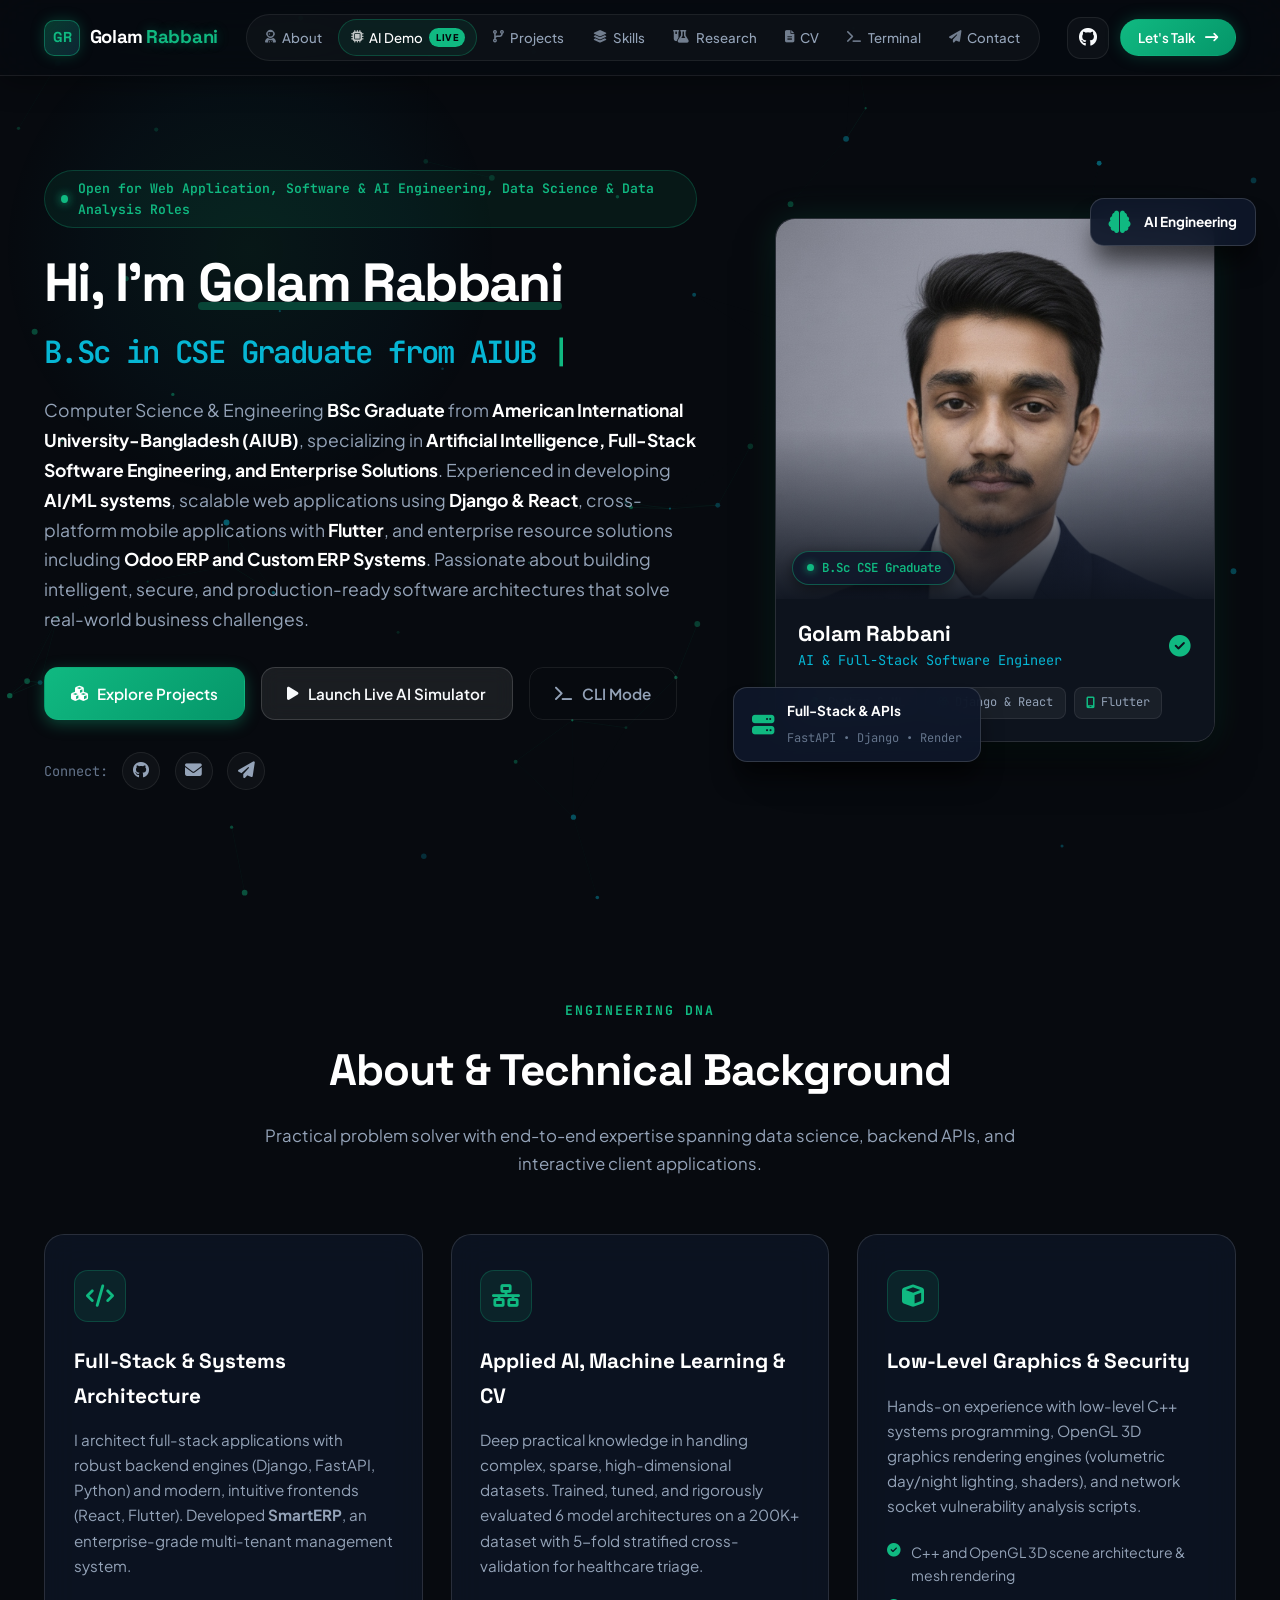
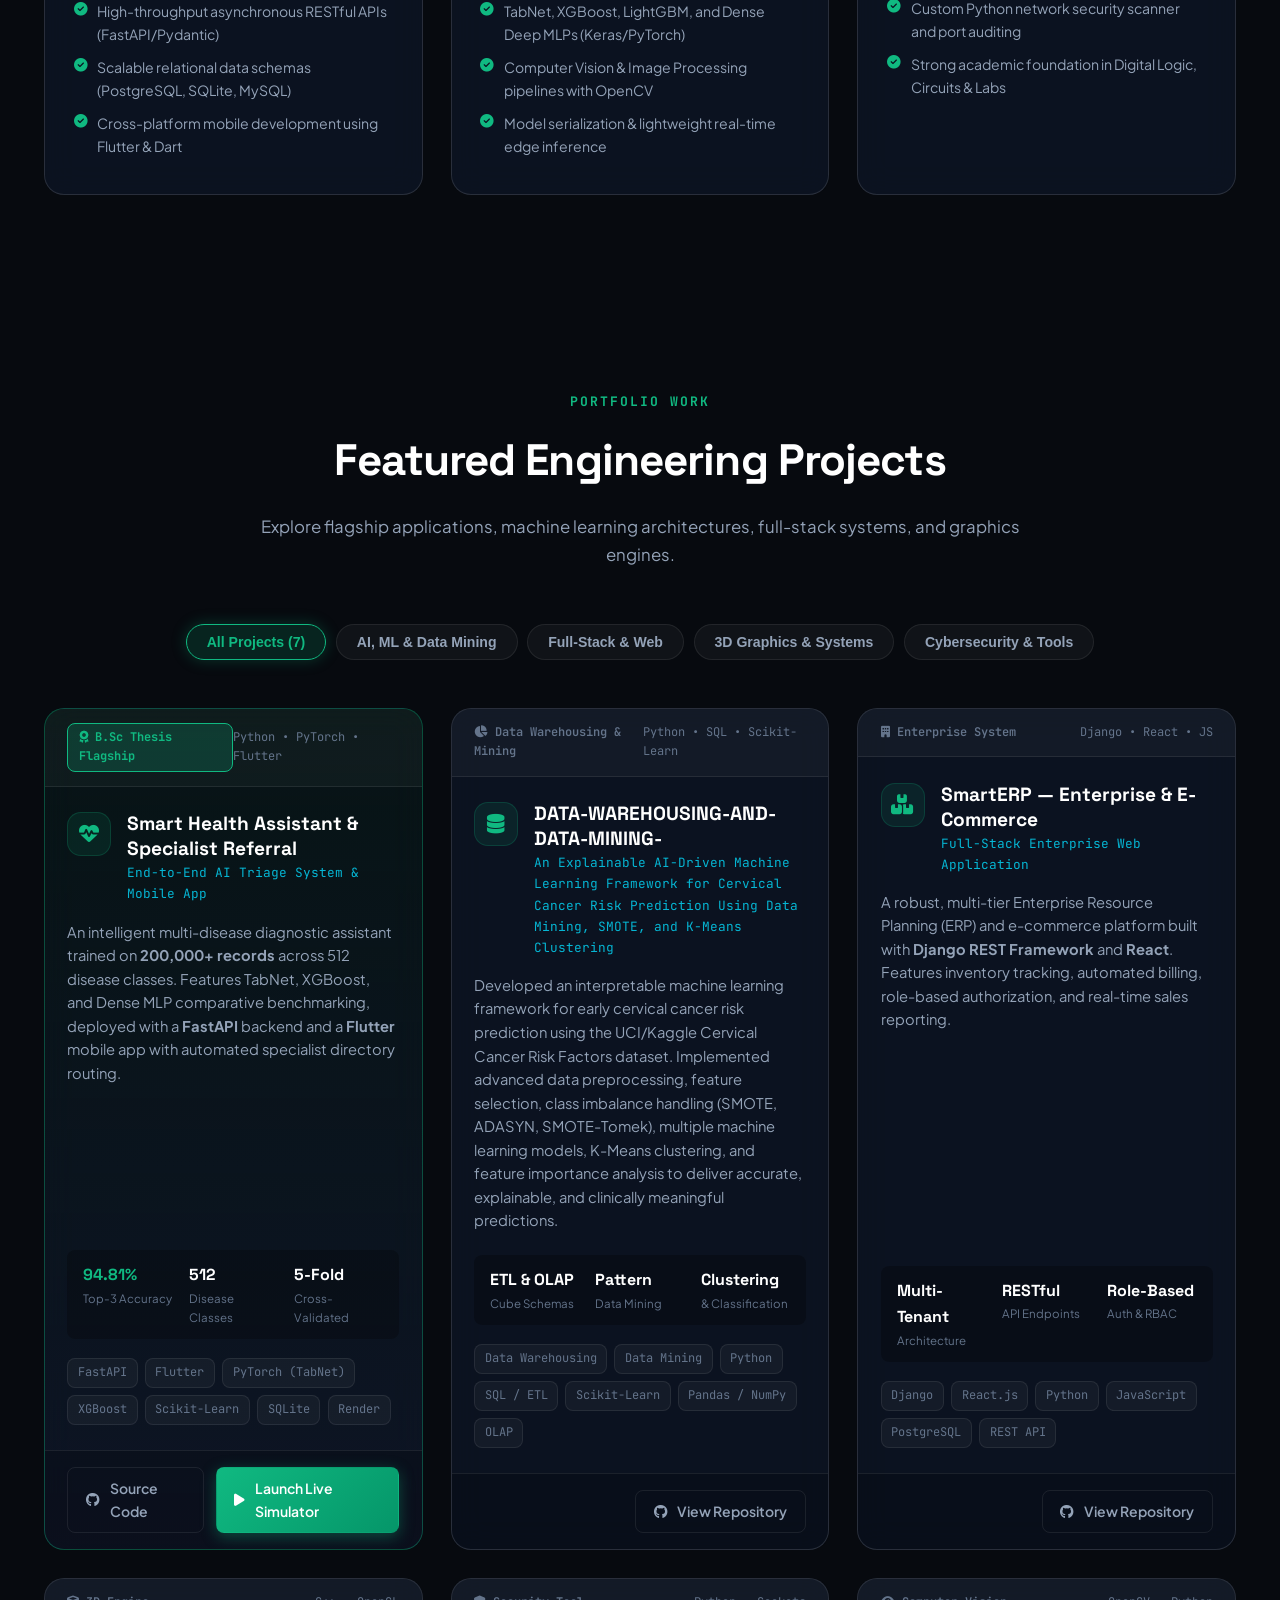
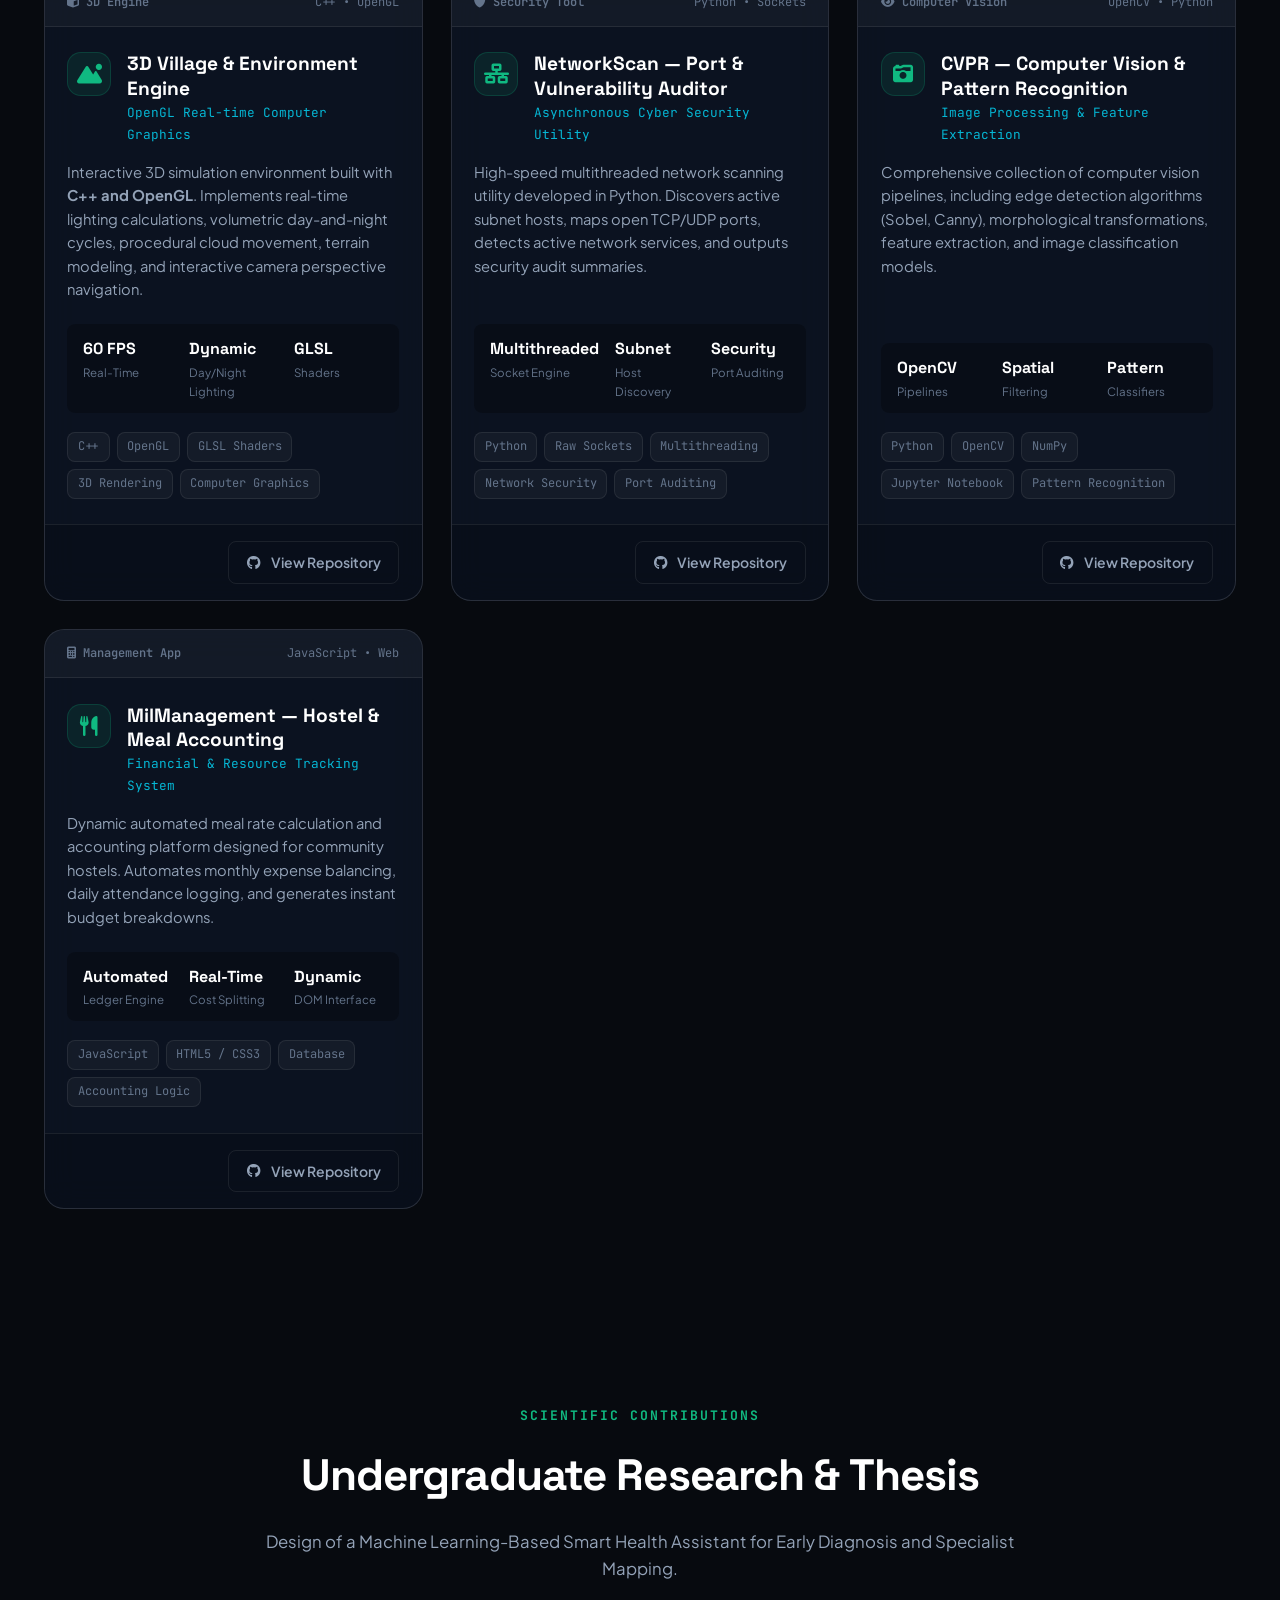
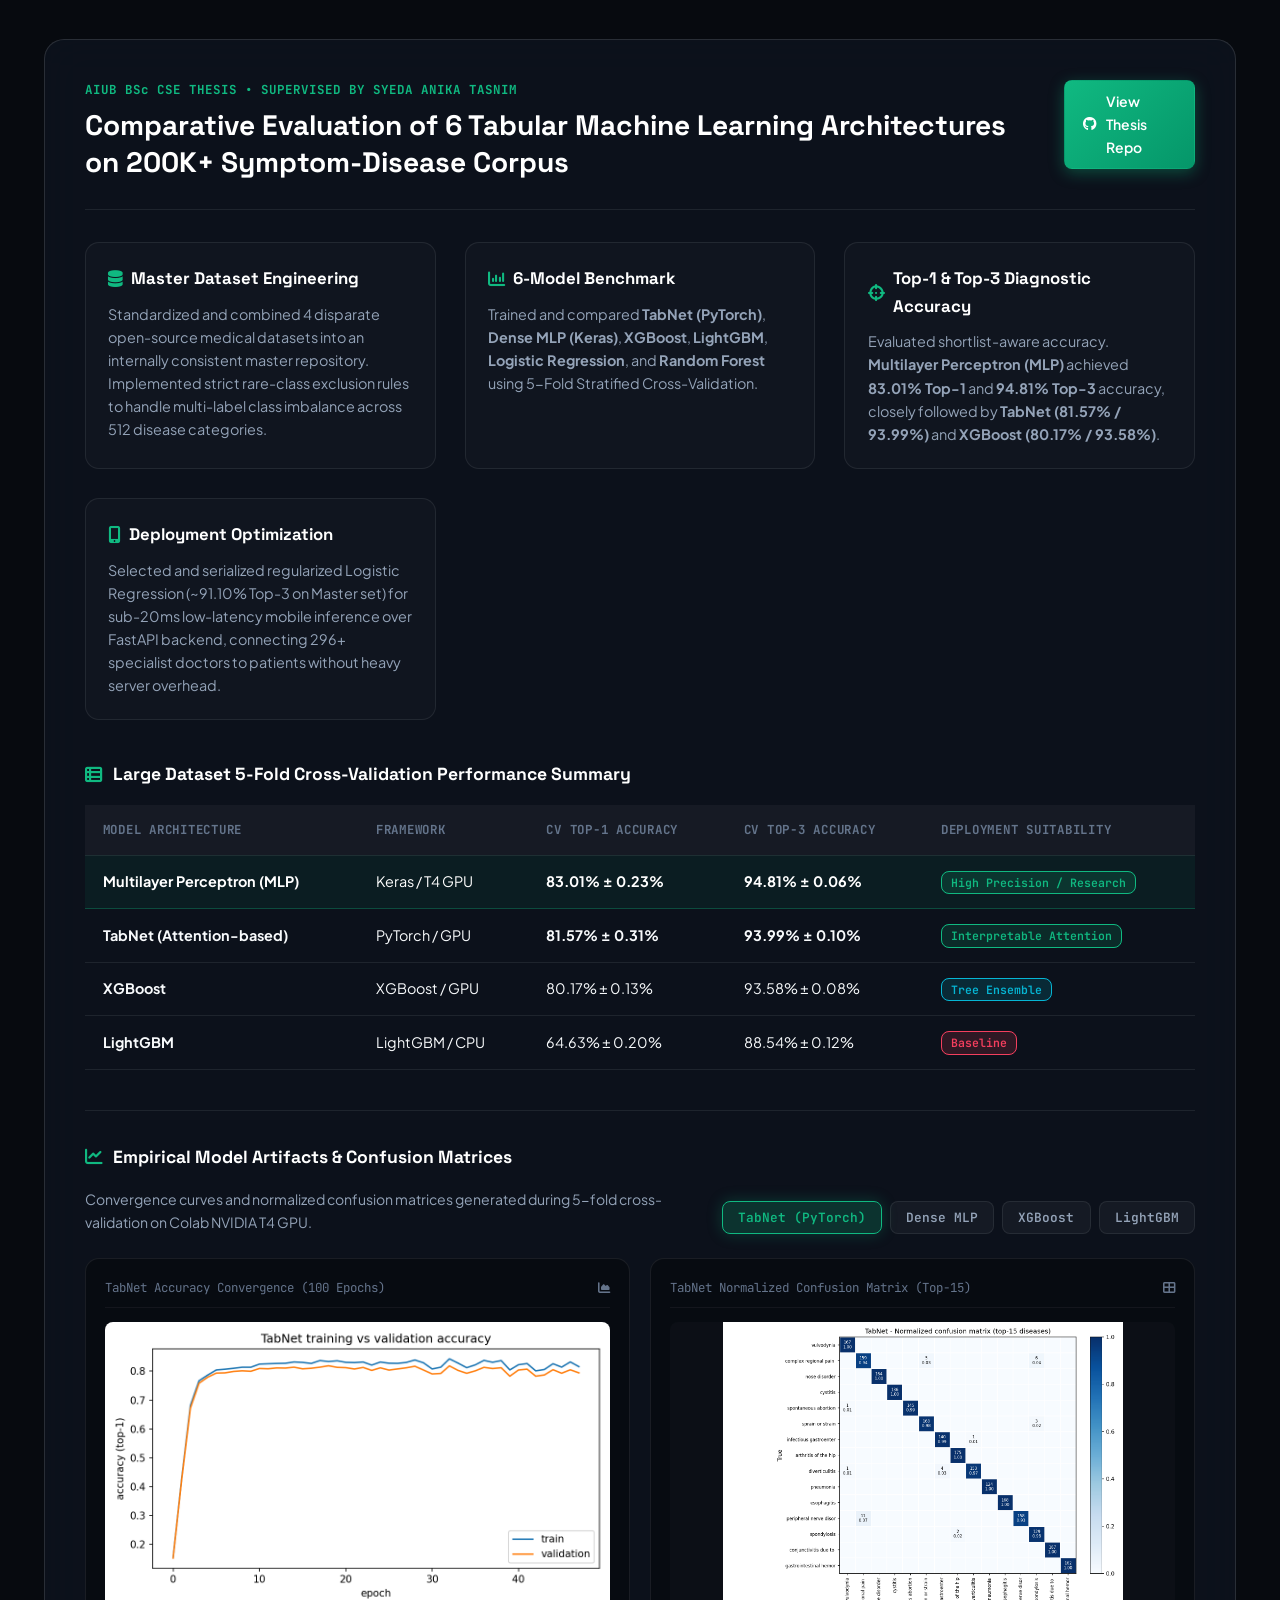
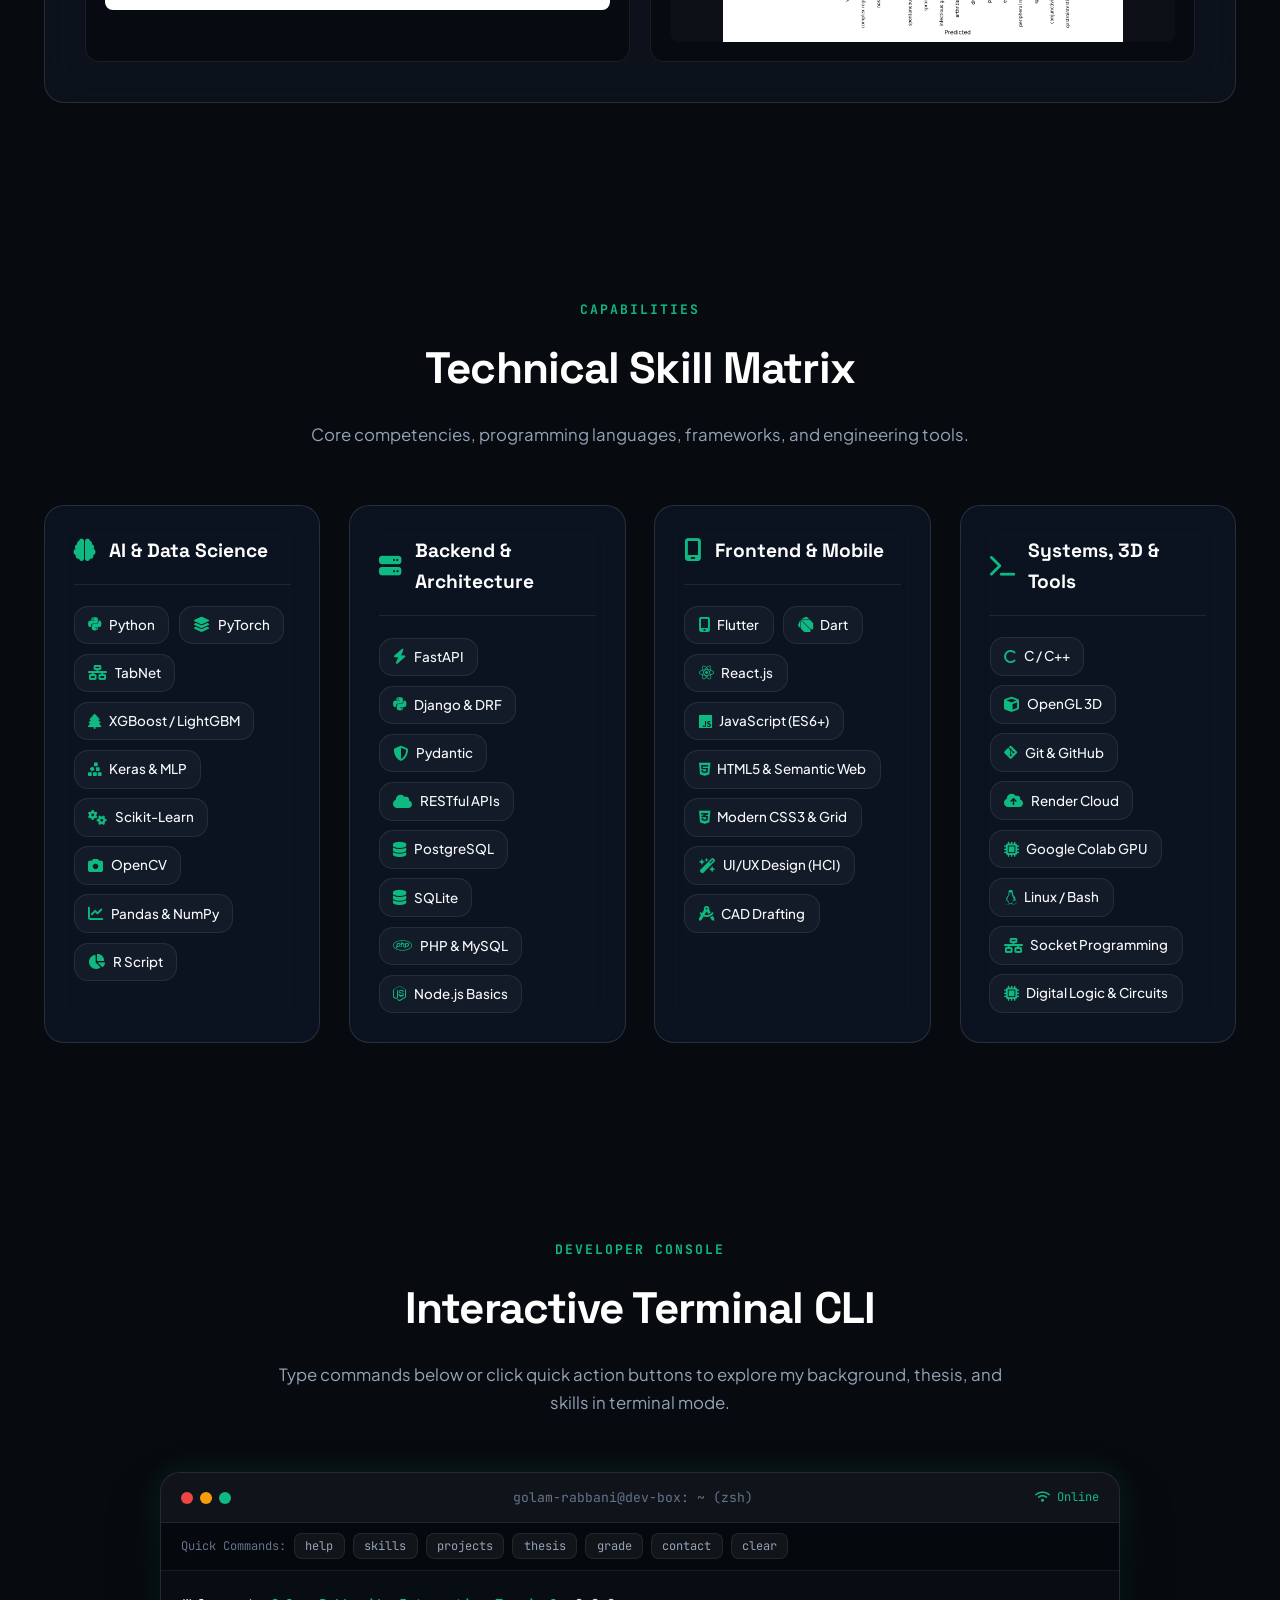
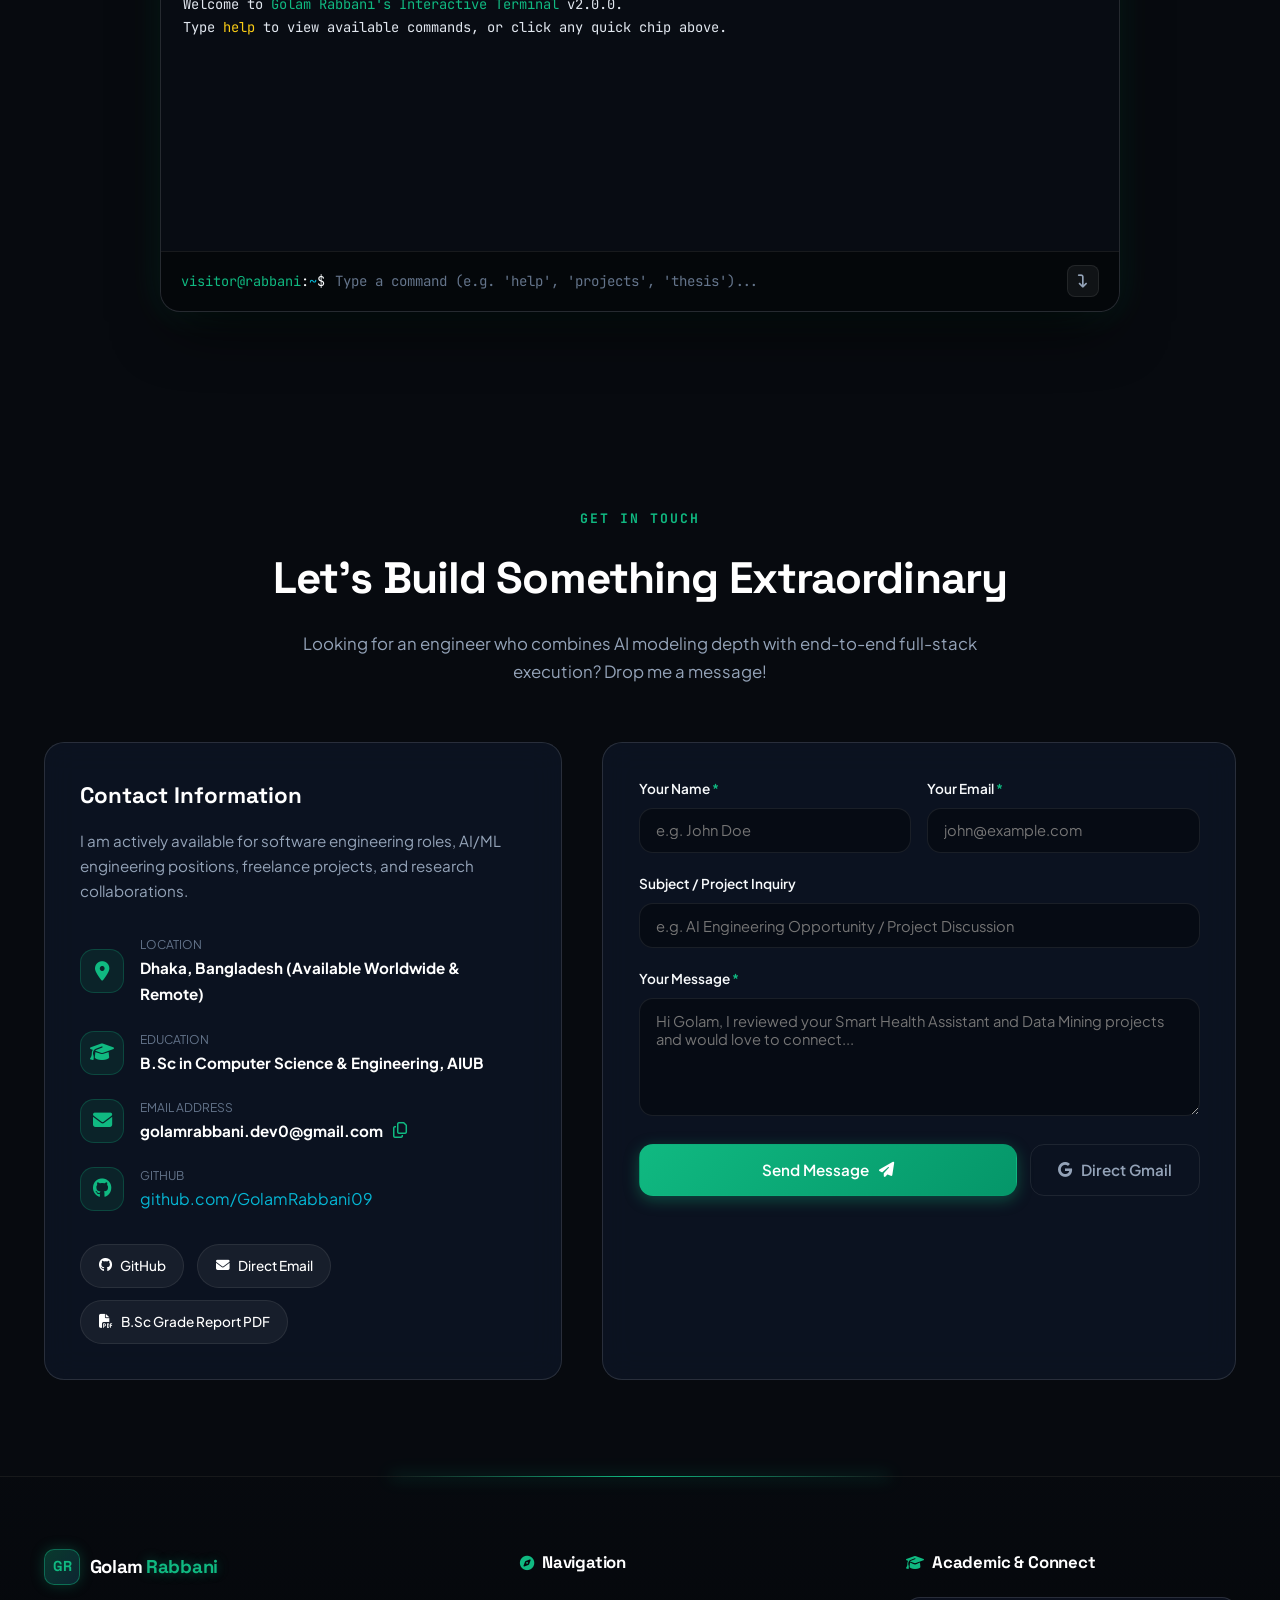
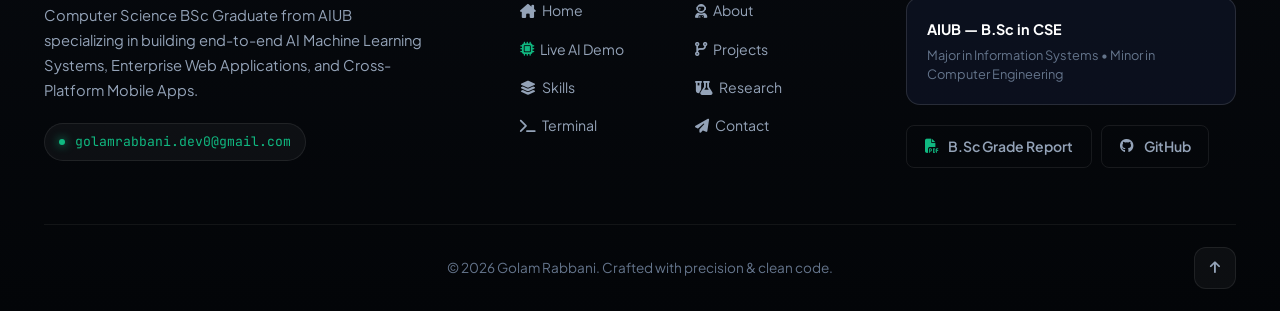
==== commit 6ec2ebb8: "Revise project details for cervical cancer prediction framework Updated project role and description" ====
--- a/index.html
+++ b/index.html
@@ -369,11 +369,11 @@
                 <div class="project-icon"><i class="fa-solid fa-database"></i></div>
                 <div>
                   <h3 class="project-title">DATA-WAREHOUSING-AND-DATA-MINING-</h3>
-                  <span class="project-role">ETL Pipelines, OLAP Schemas & Pattern Mining</span>
+                  <span class="project-role">An Explainable AI-Driven Machine Learning Framework for Cervical Cancer Risk Prediction Using Data Mining, SMOTE, and K-Means Clustering</span>
                 </div>
               </div>
               <p class="project-desc">
-                Comprehensive data warehousing and data mining framework. Implements multi-dimensional star & snowflake schemas, ETL data processing pipelines, OLAP analytics, association rule mining (Apriori), decision trees, k-means clustering, and predictive classification models on enterprise datasets.
+                Developed an interpretable machine learning framework for early cervical cancer risk prediction using the UCI/Kaggle Cervical Cancer Risk Factors dataset. Implemented advanced data preprocessing, feature selection, class imbalance handling (SMOTE, ADASYN, SMOTE-Tomek), multiple machine learning models, K-Means clustering, and feature importance analysis to deliver accurate, explainable, and clinically meaningful predictions.
               </p>
               
               <div class="project-metrics">
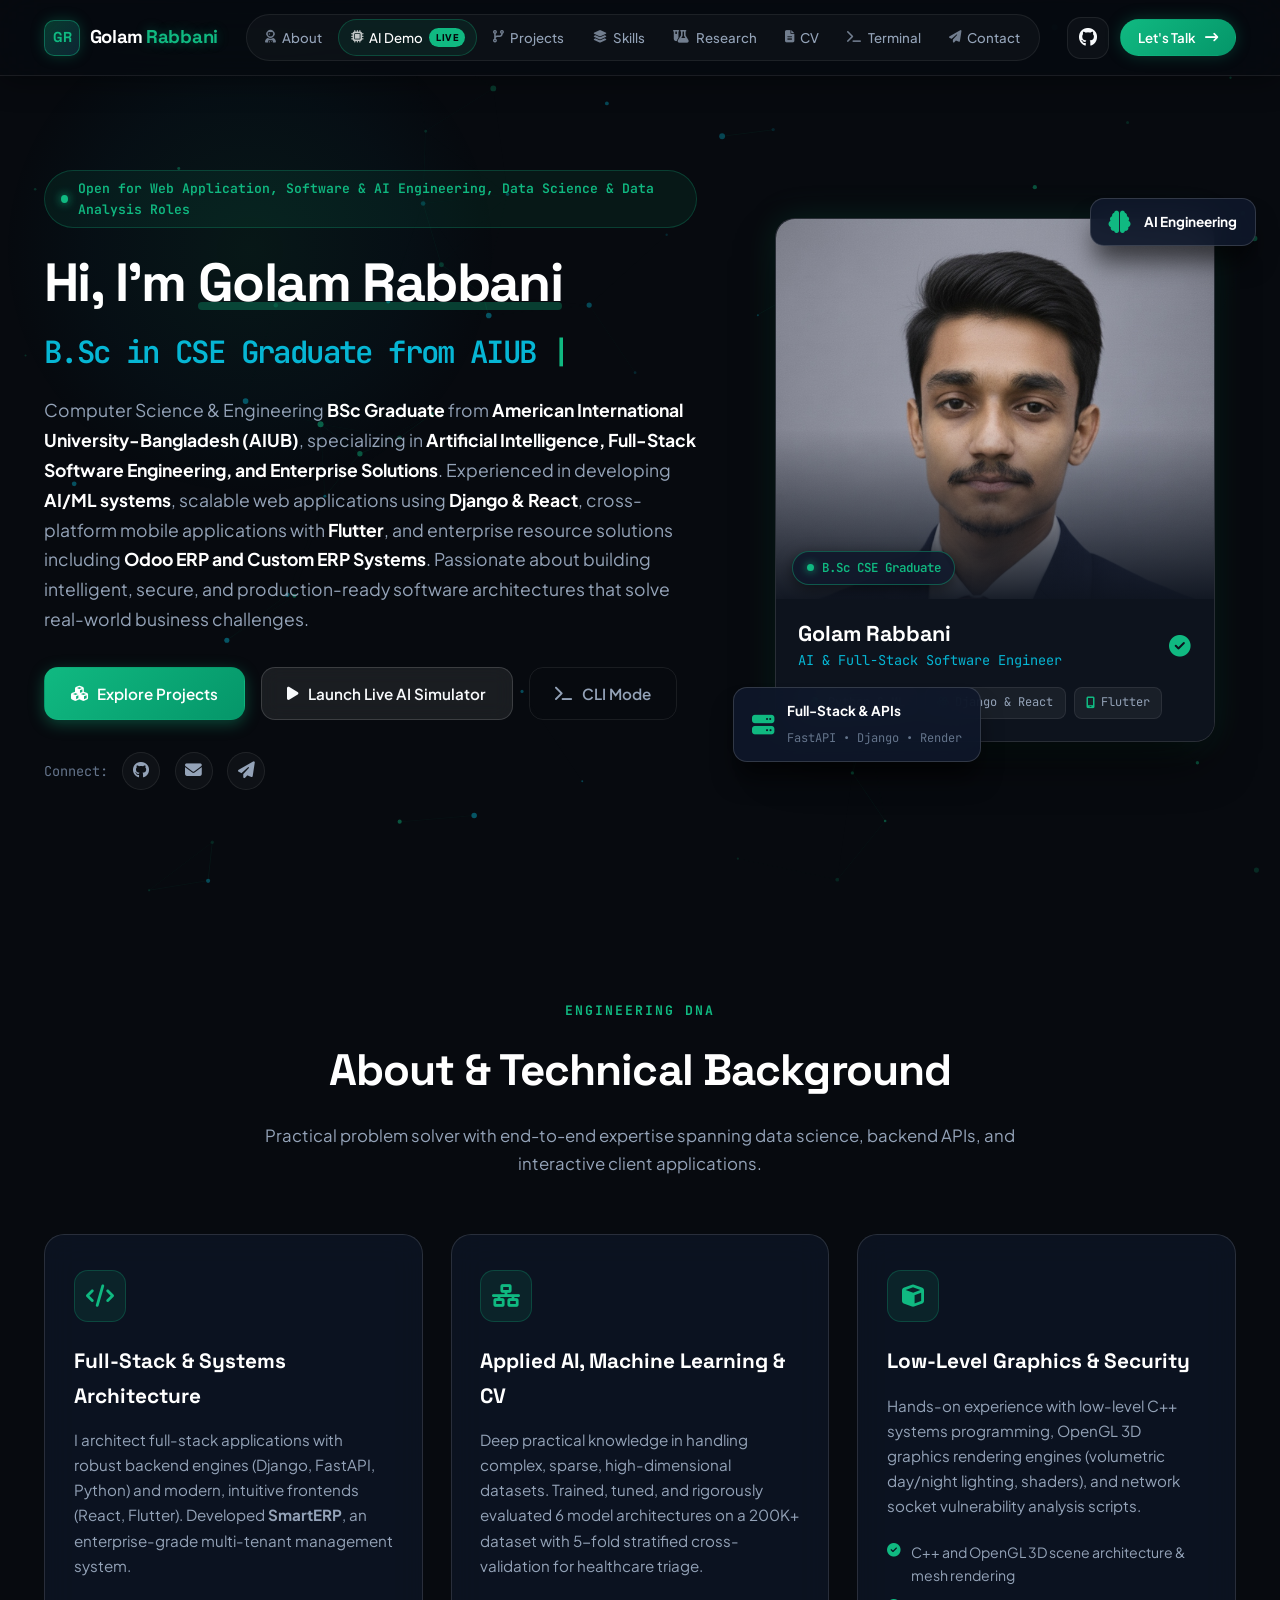
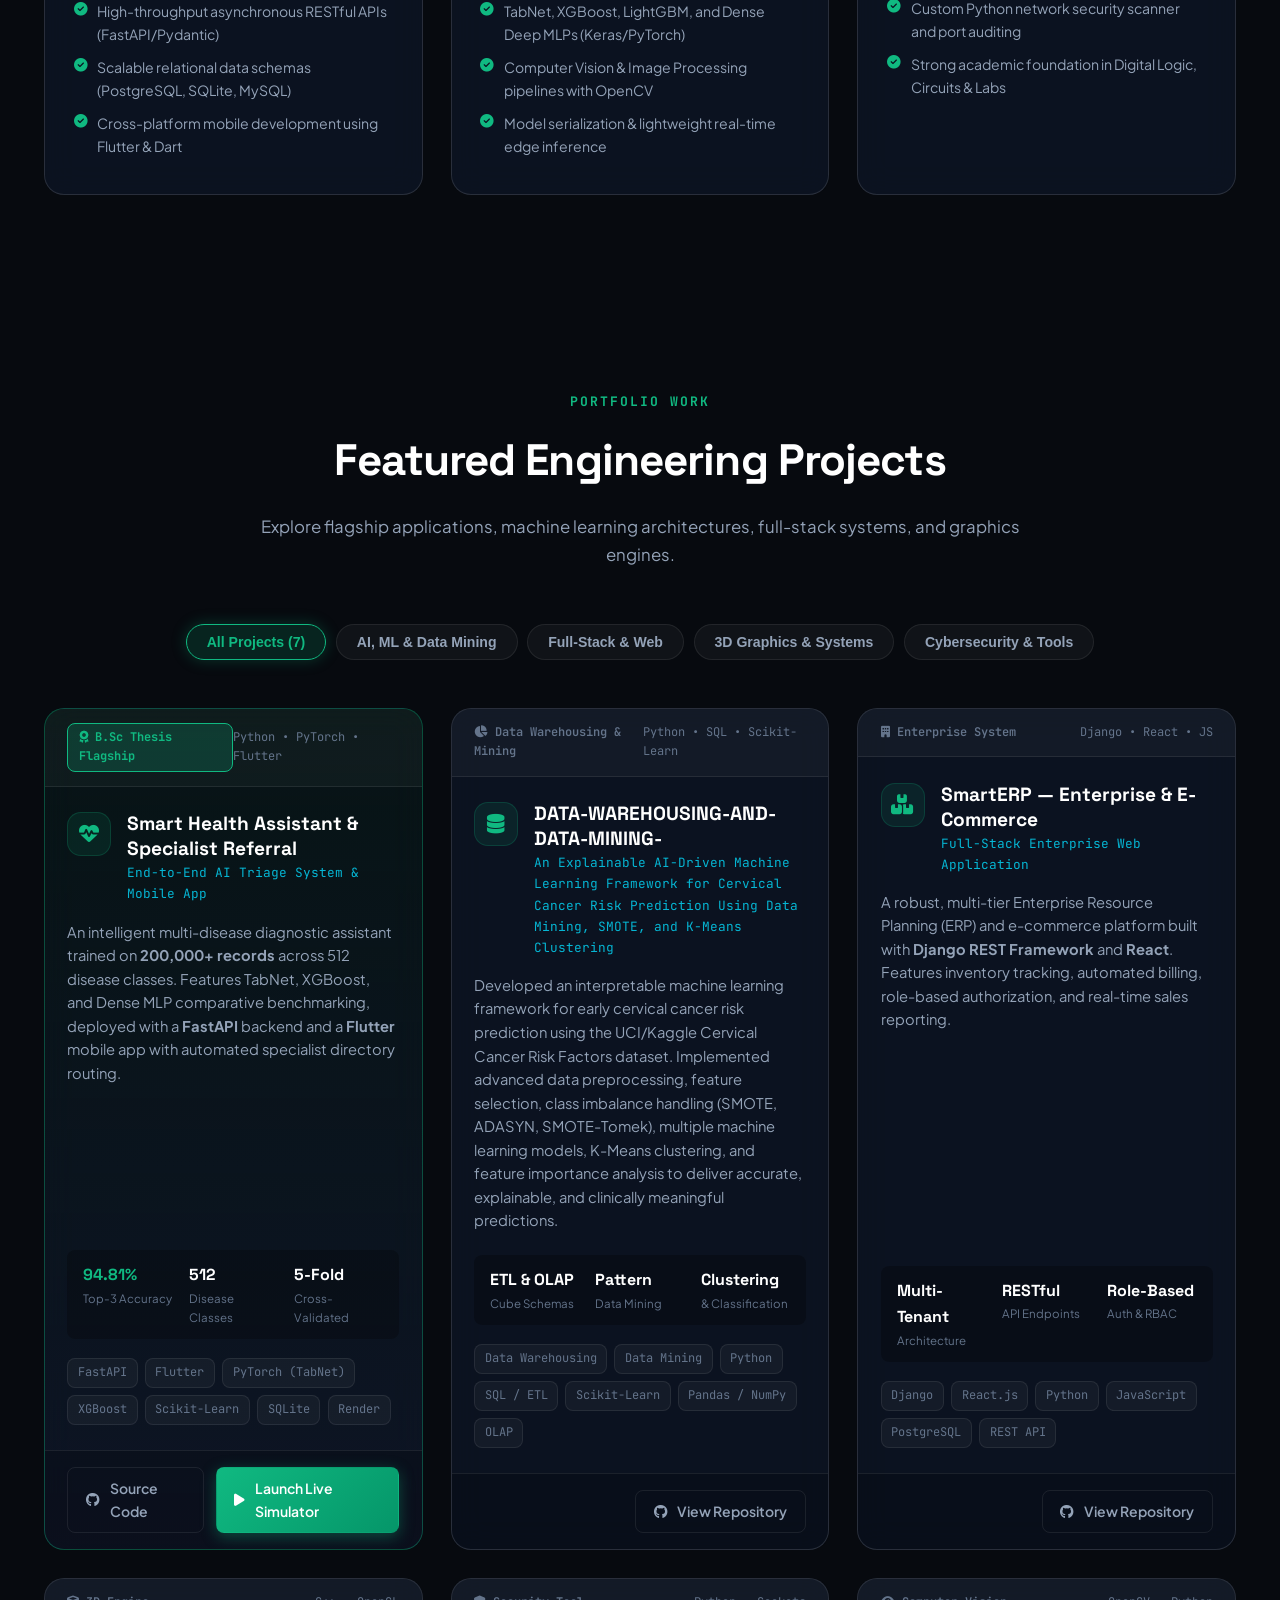
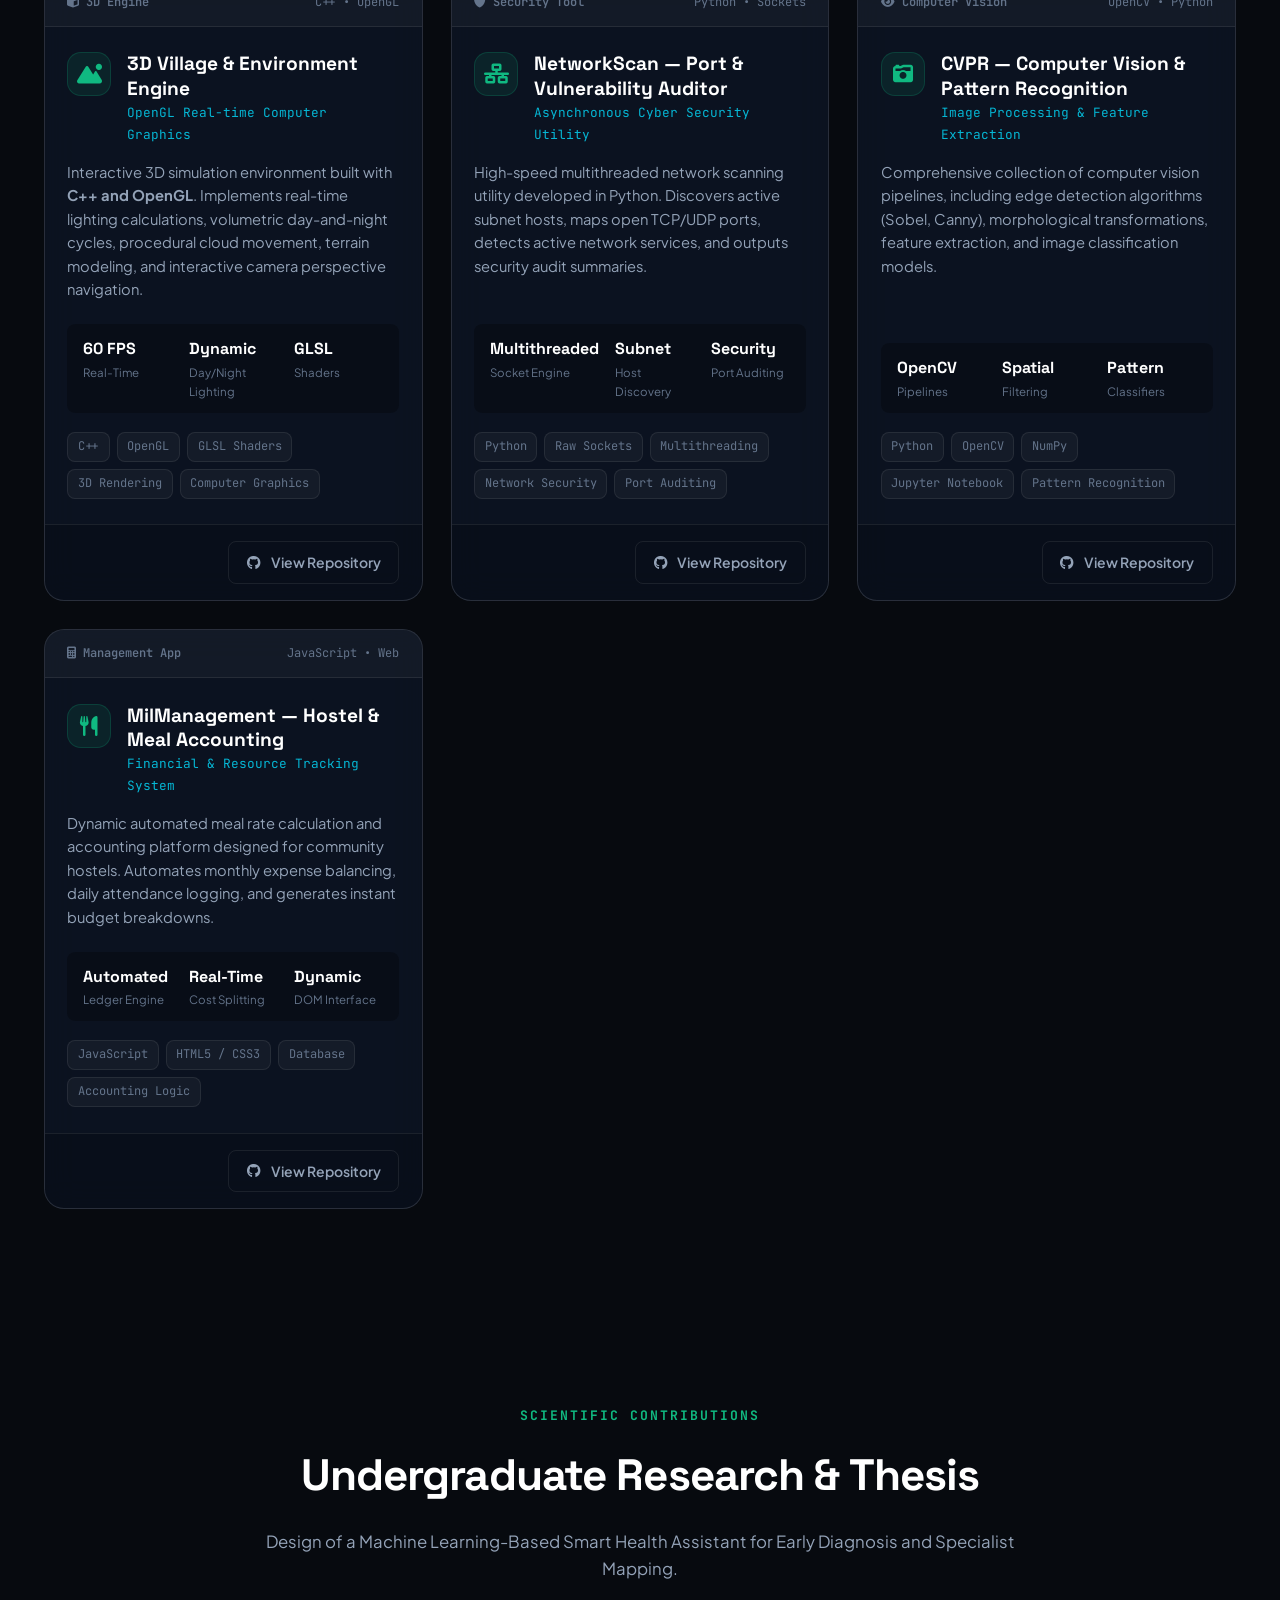
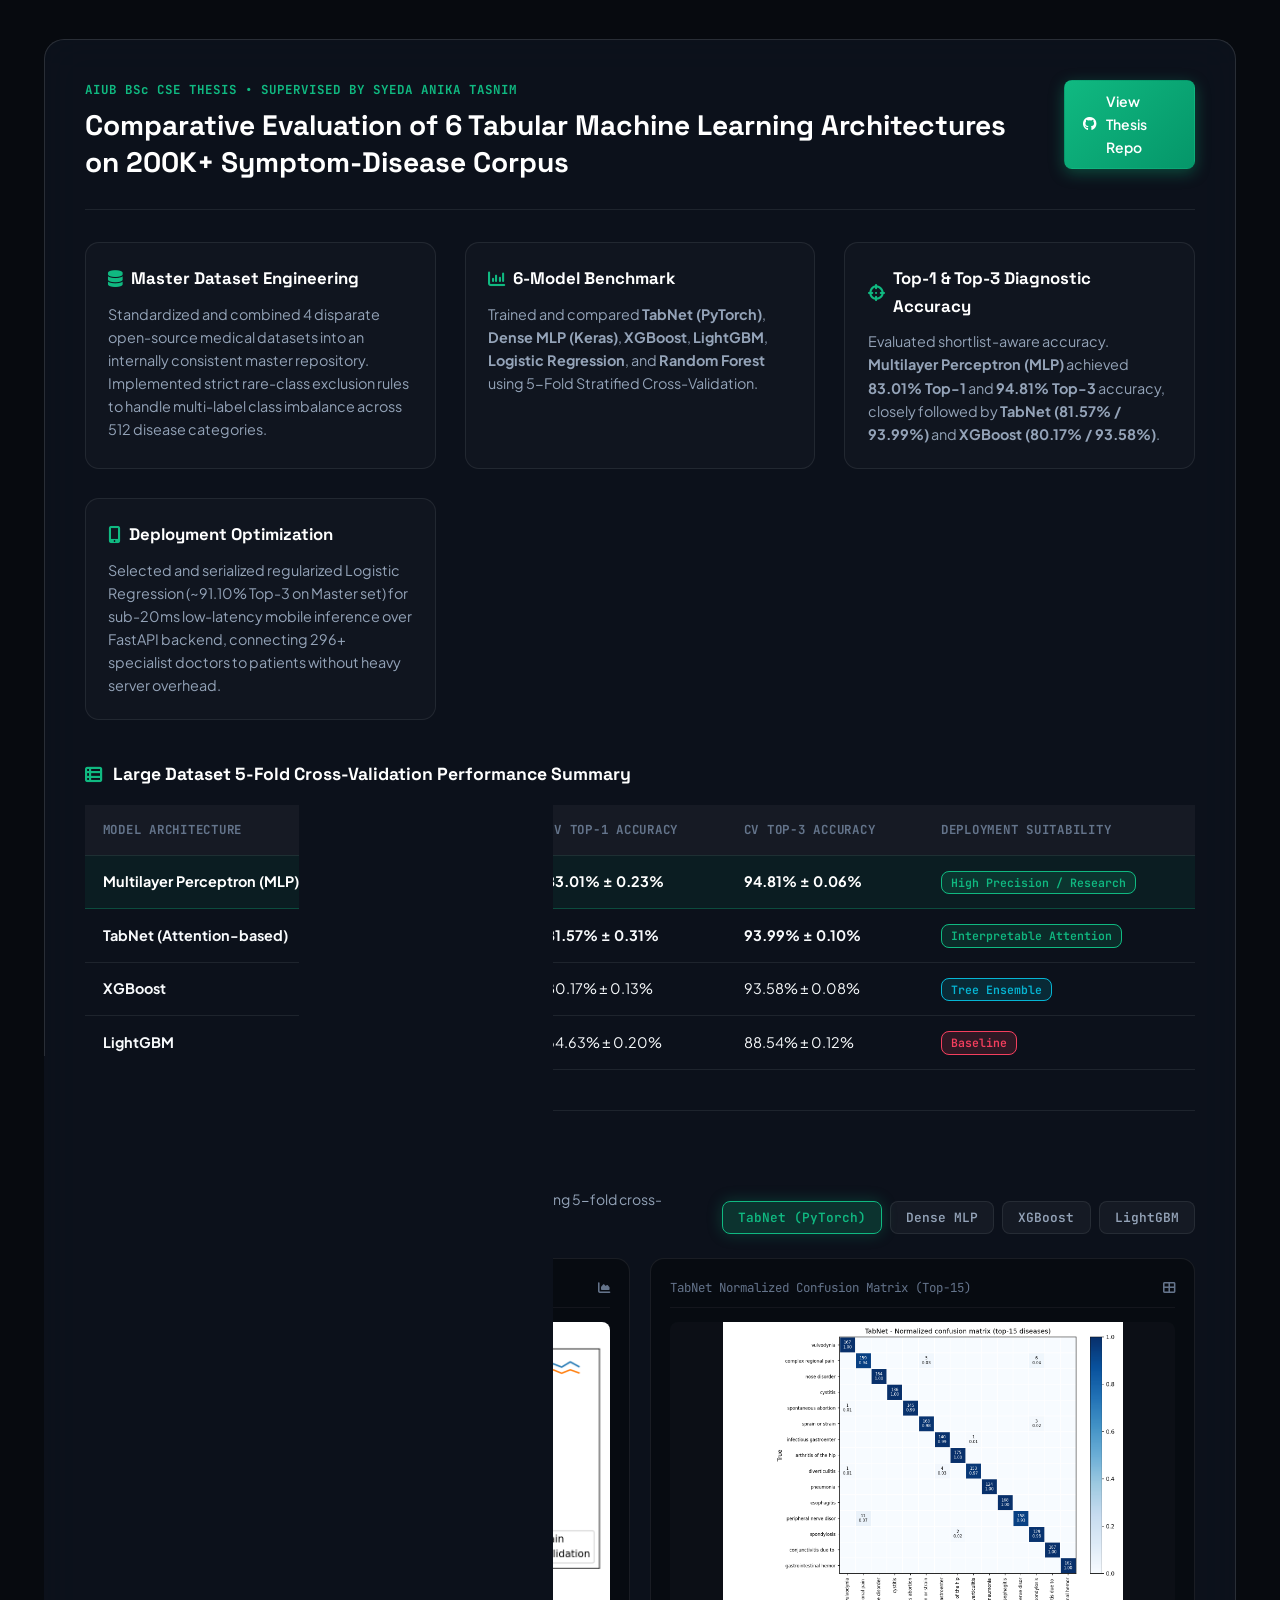
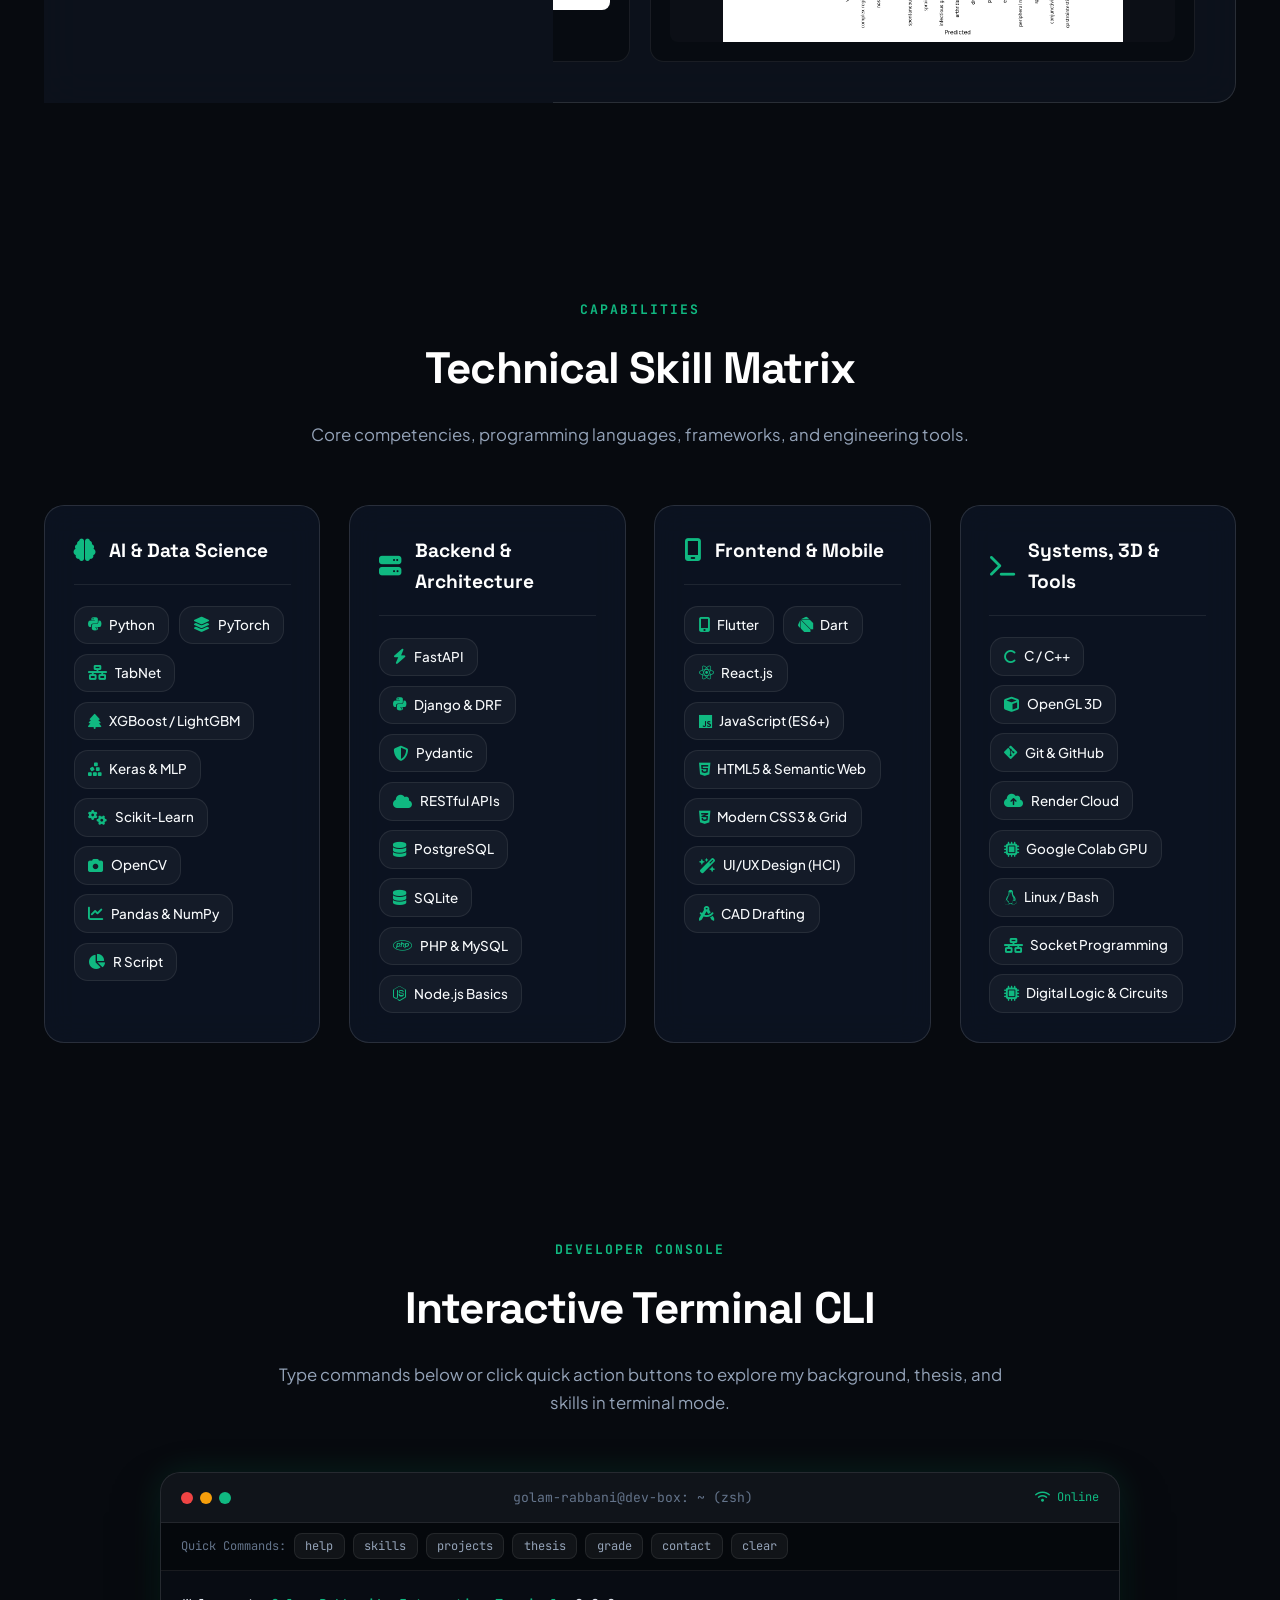
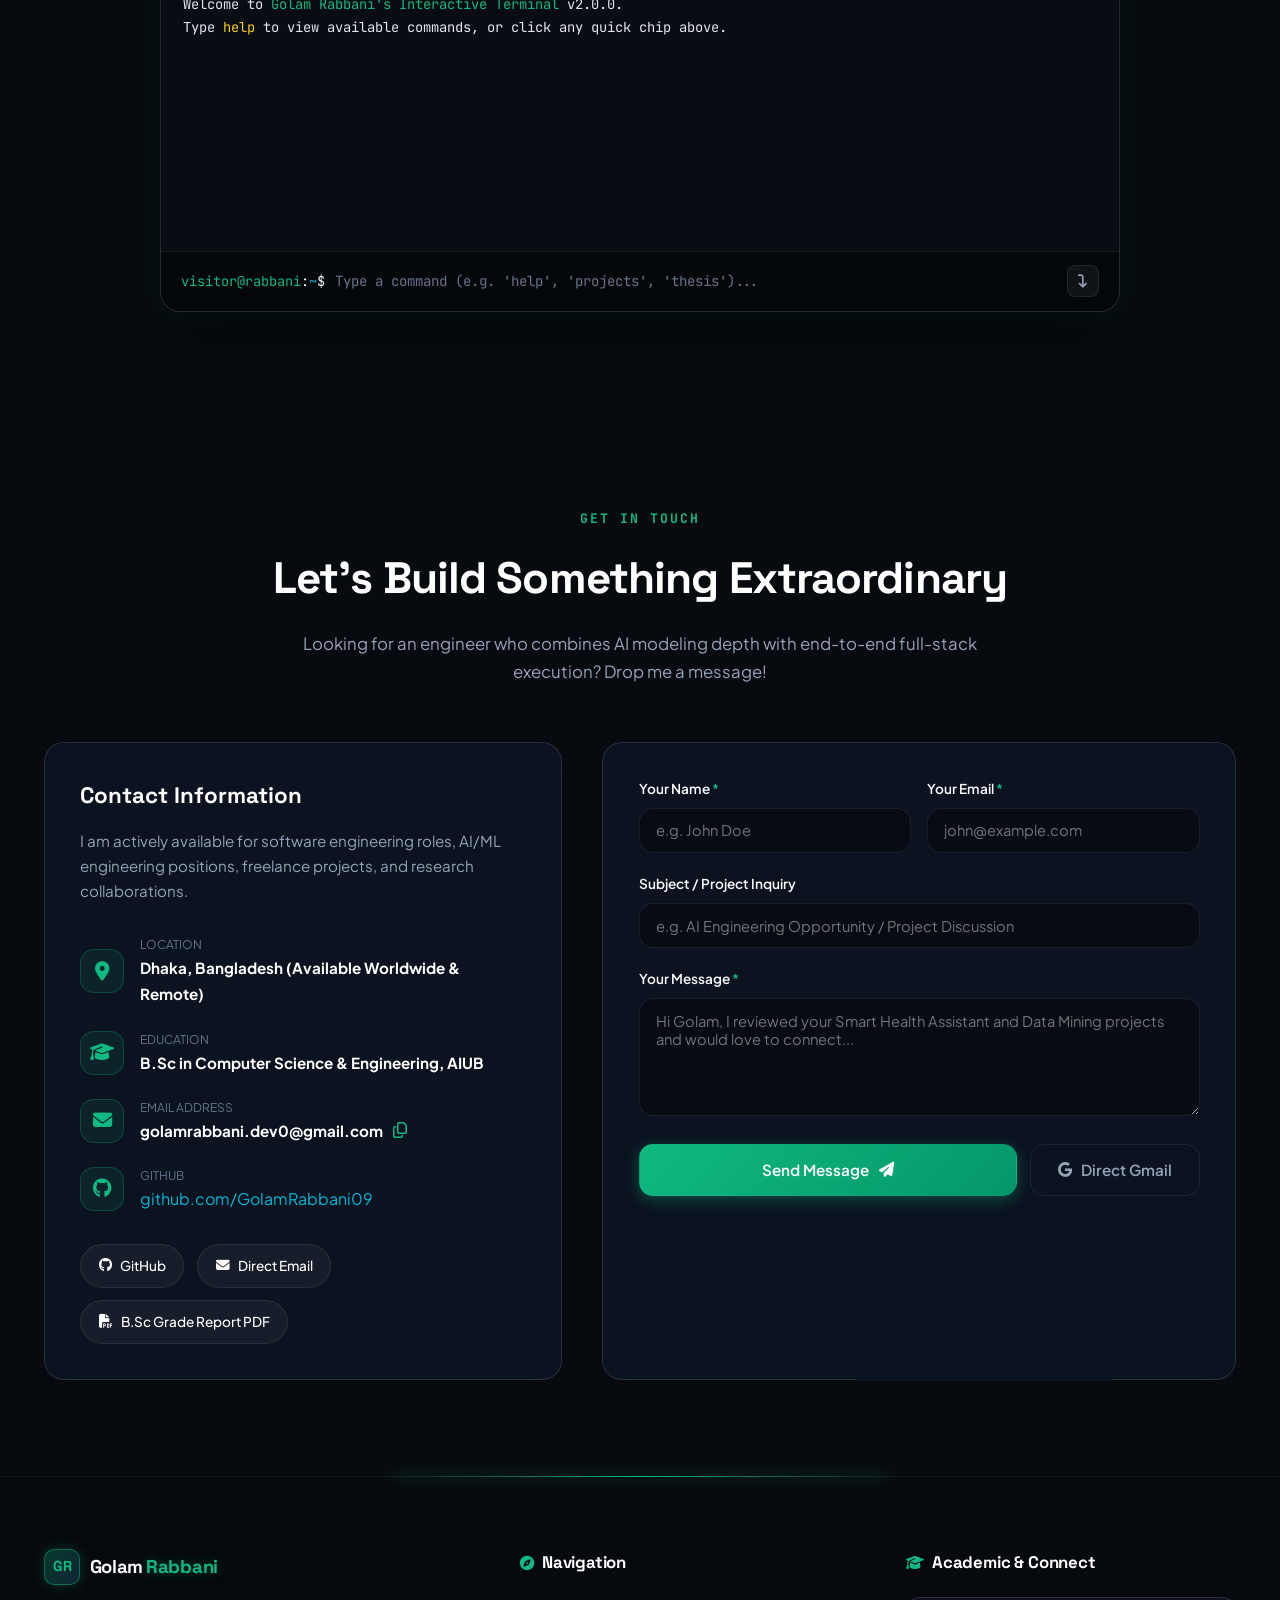
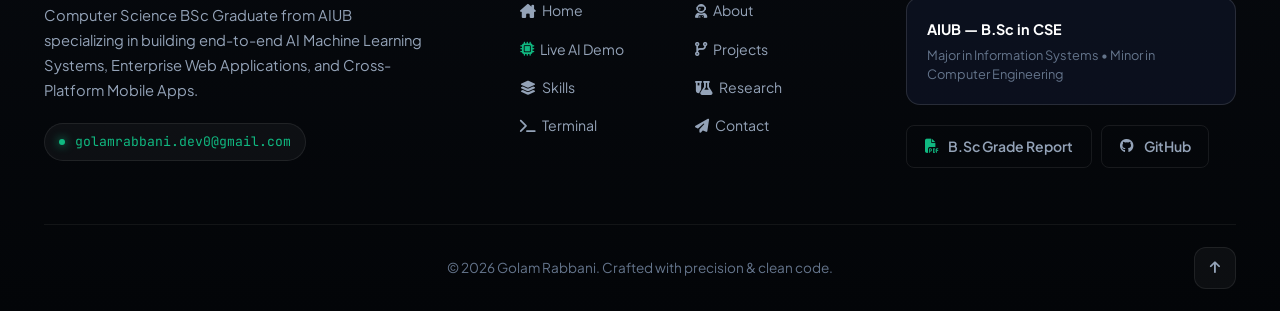
==== commit 67c8b5ad: "Update grade report link in index.html" ====
--- a/index.html
+++ b/index.html
@@ -1065,7 +1065,7 @@
             <p>Major in Information Systems • Minor in Computer Engineering </p>
           </div>
           <div class="footer-quick-btns">
-            <a href="assets/docs/bsc_grade_report.pdf" target="_blank" rel="noopener noreferrer" class="btn btn-sm btn-outline" title="Official Grade Report">
+            <a href="assets/docs/GradeReportByCurriculum22-46560-1.pdf" target="_blank" rel="noopener noreferrer" class="btn btn-sm btn-outline" title="Official Grade Report">
               <i class="fa-solid fa-file-pdf text-accent"></i> B.Sc Grade Report
             </a>
             <a href="https://github.com/GolamRabbani09" target="_blank" rel="noopener noreferrer" class="btn btn-sm btn-outline" title="GitHub">
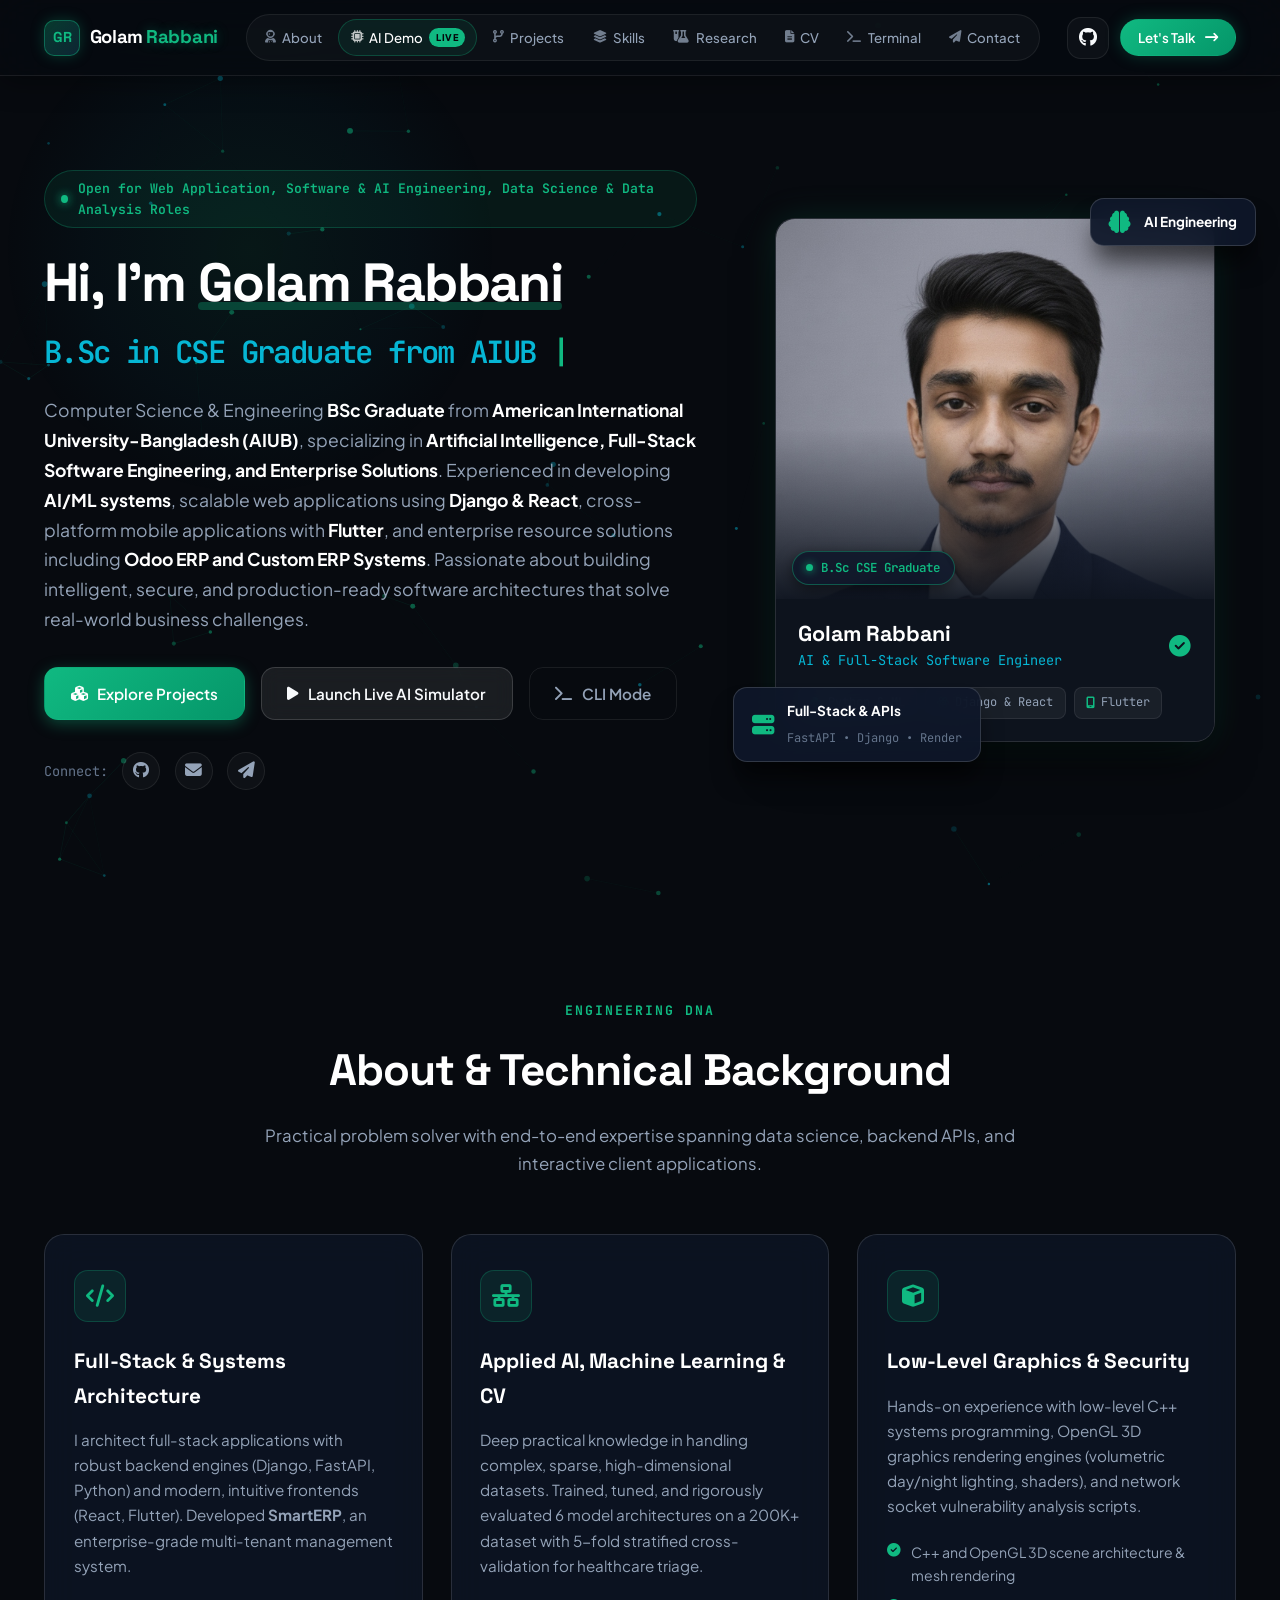
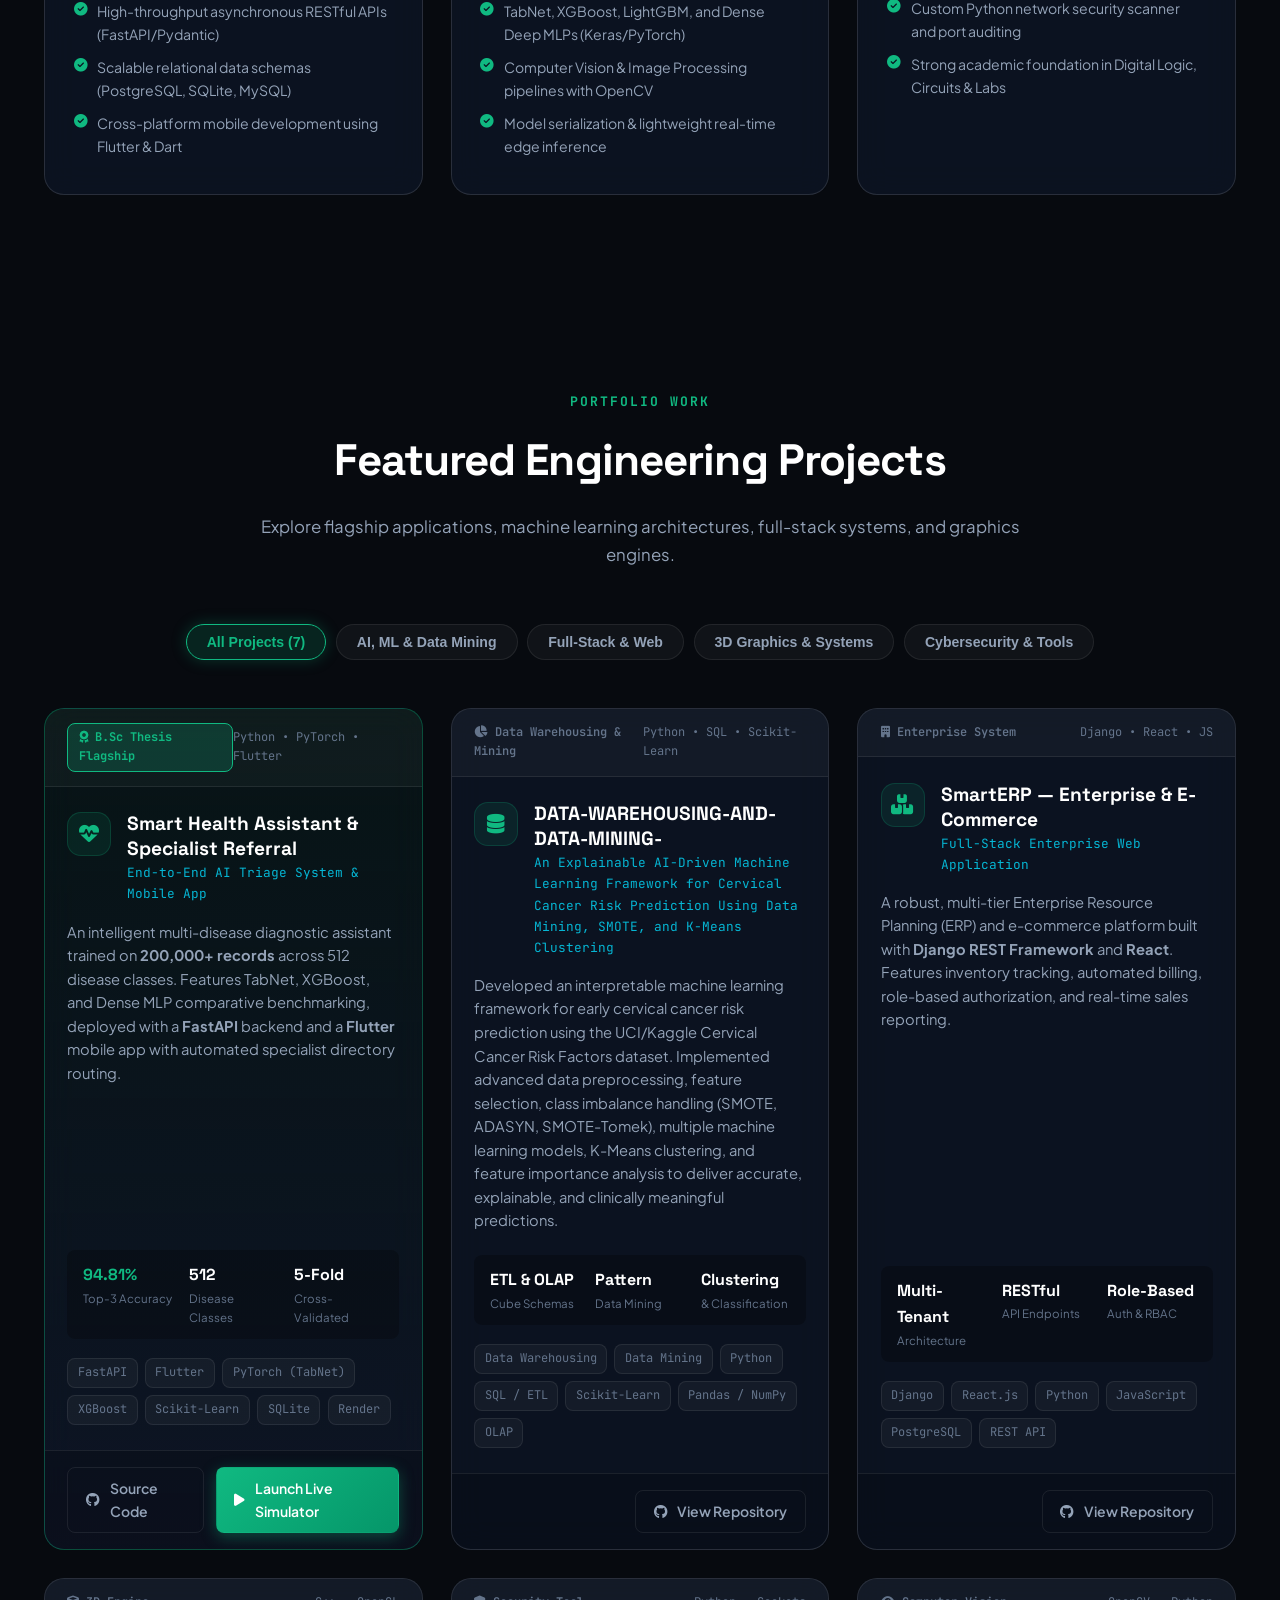
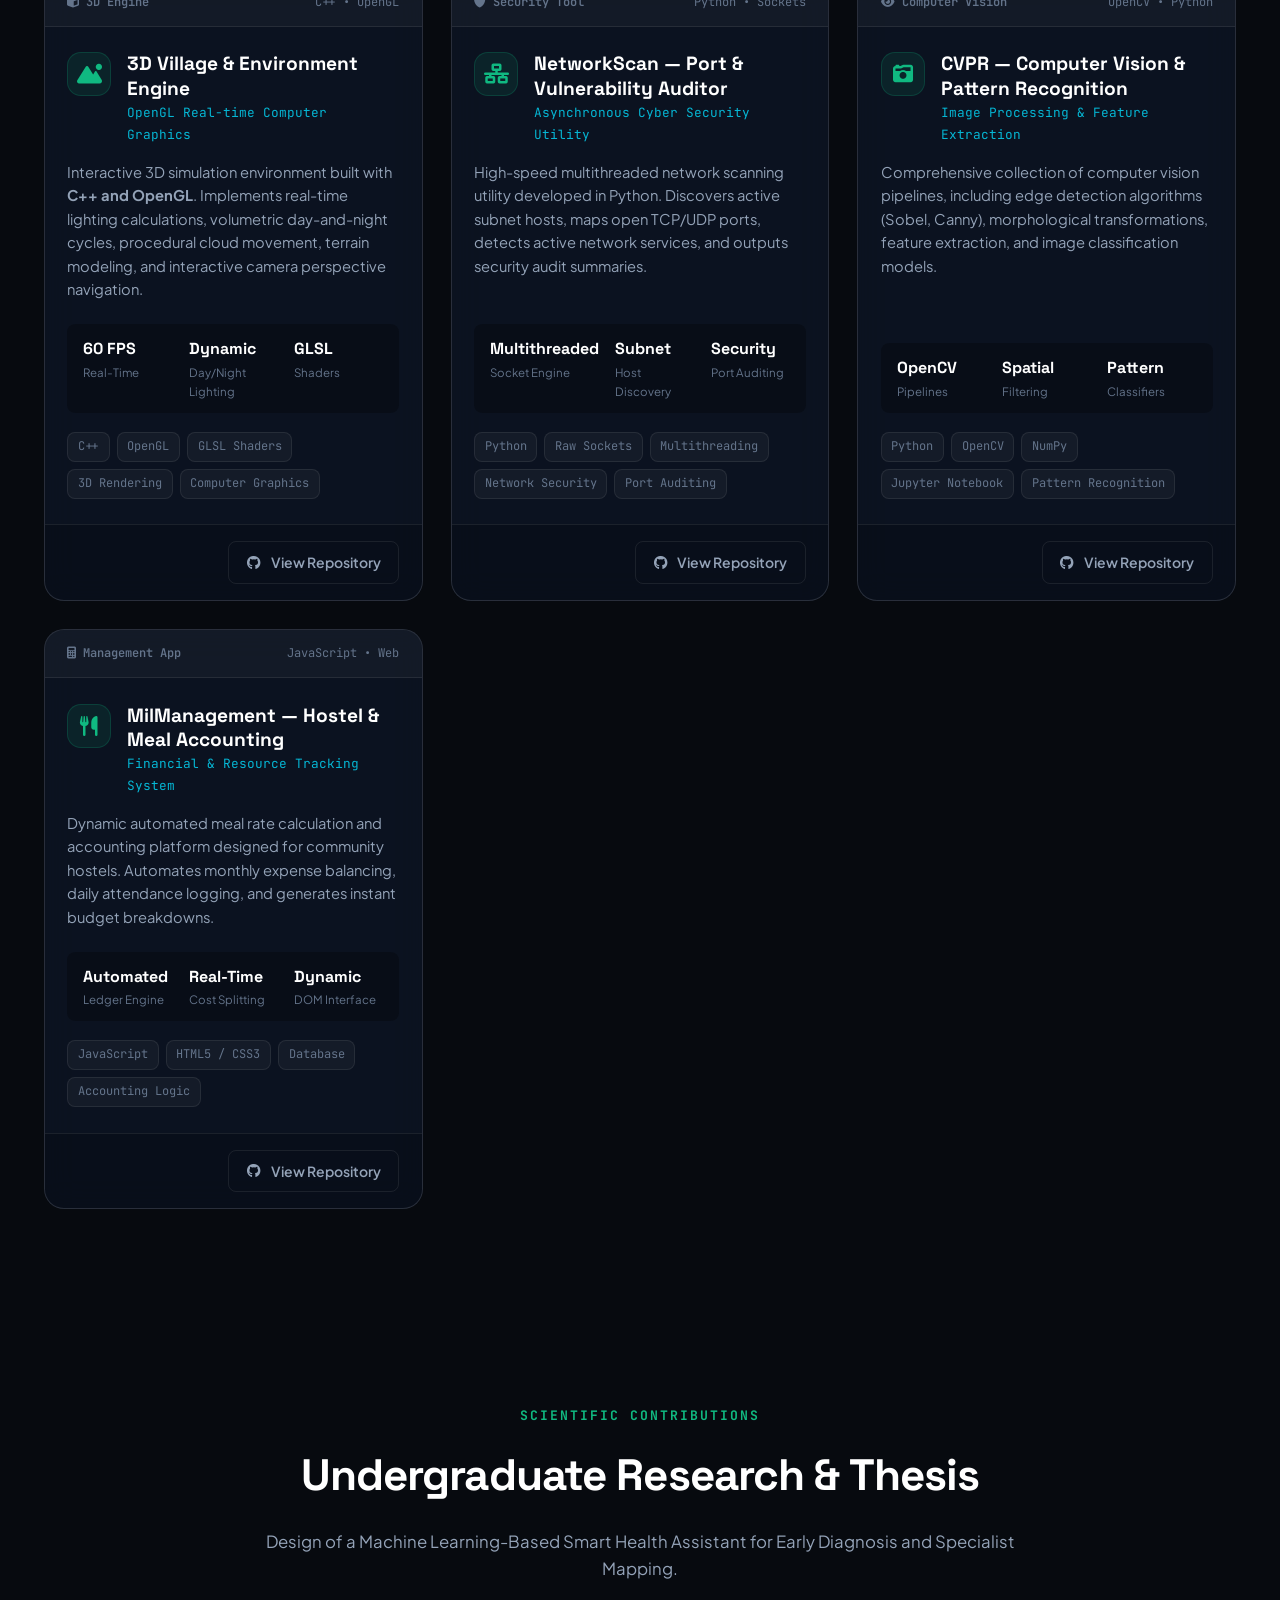
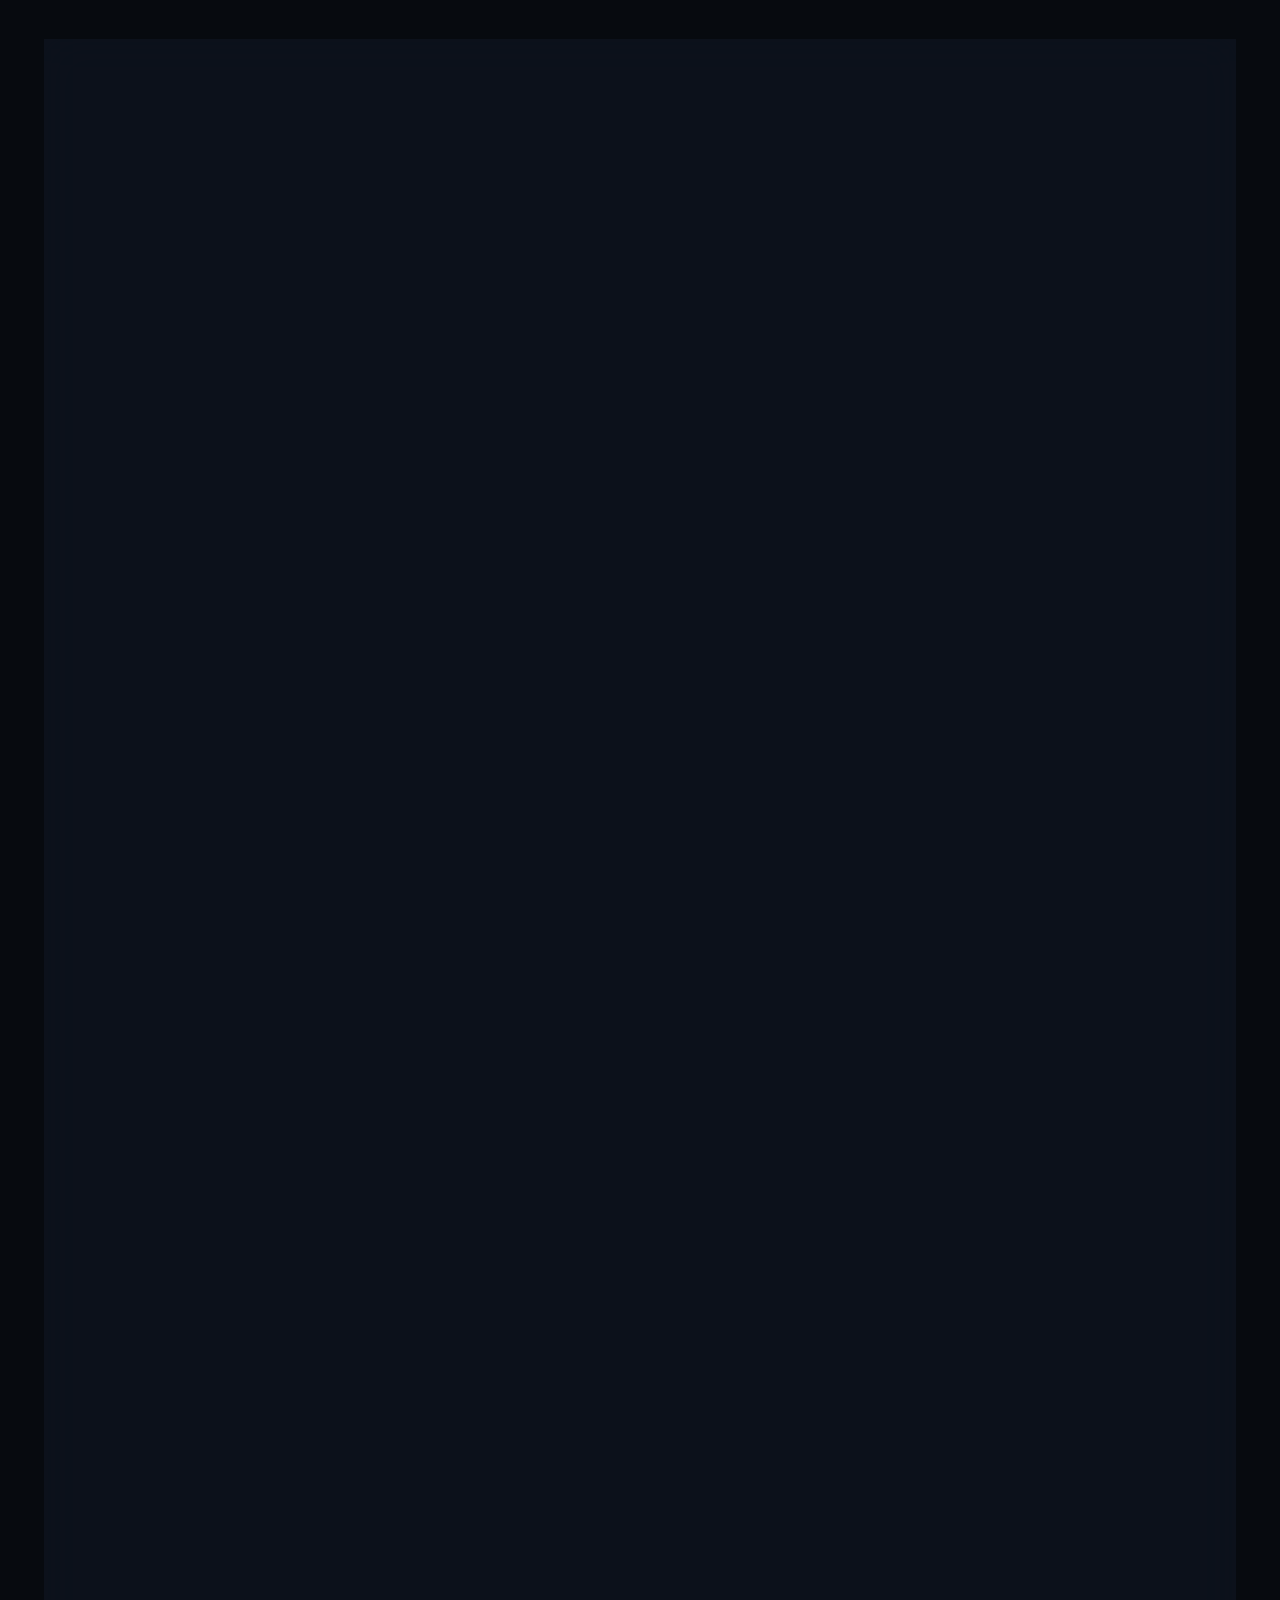
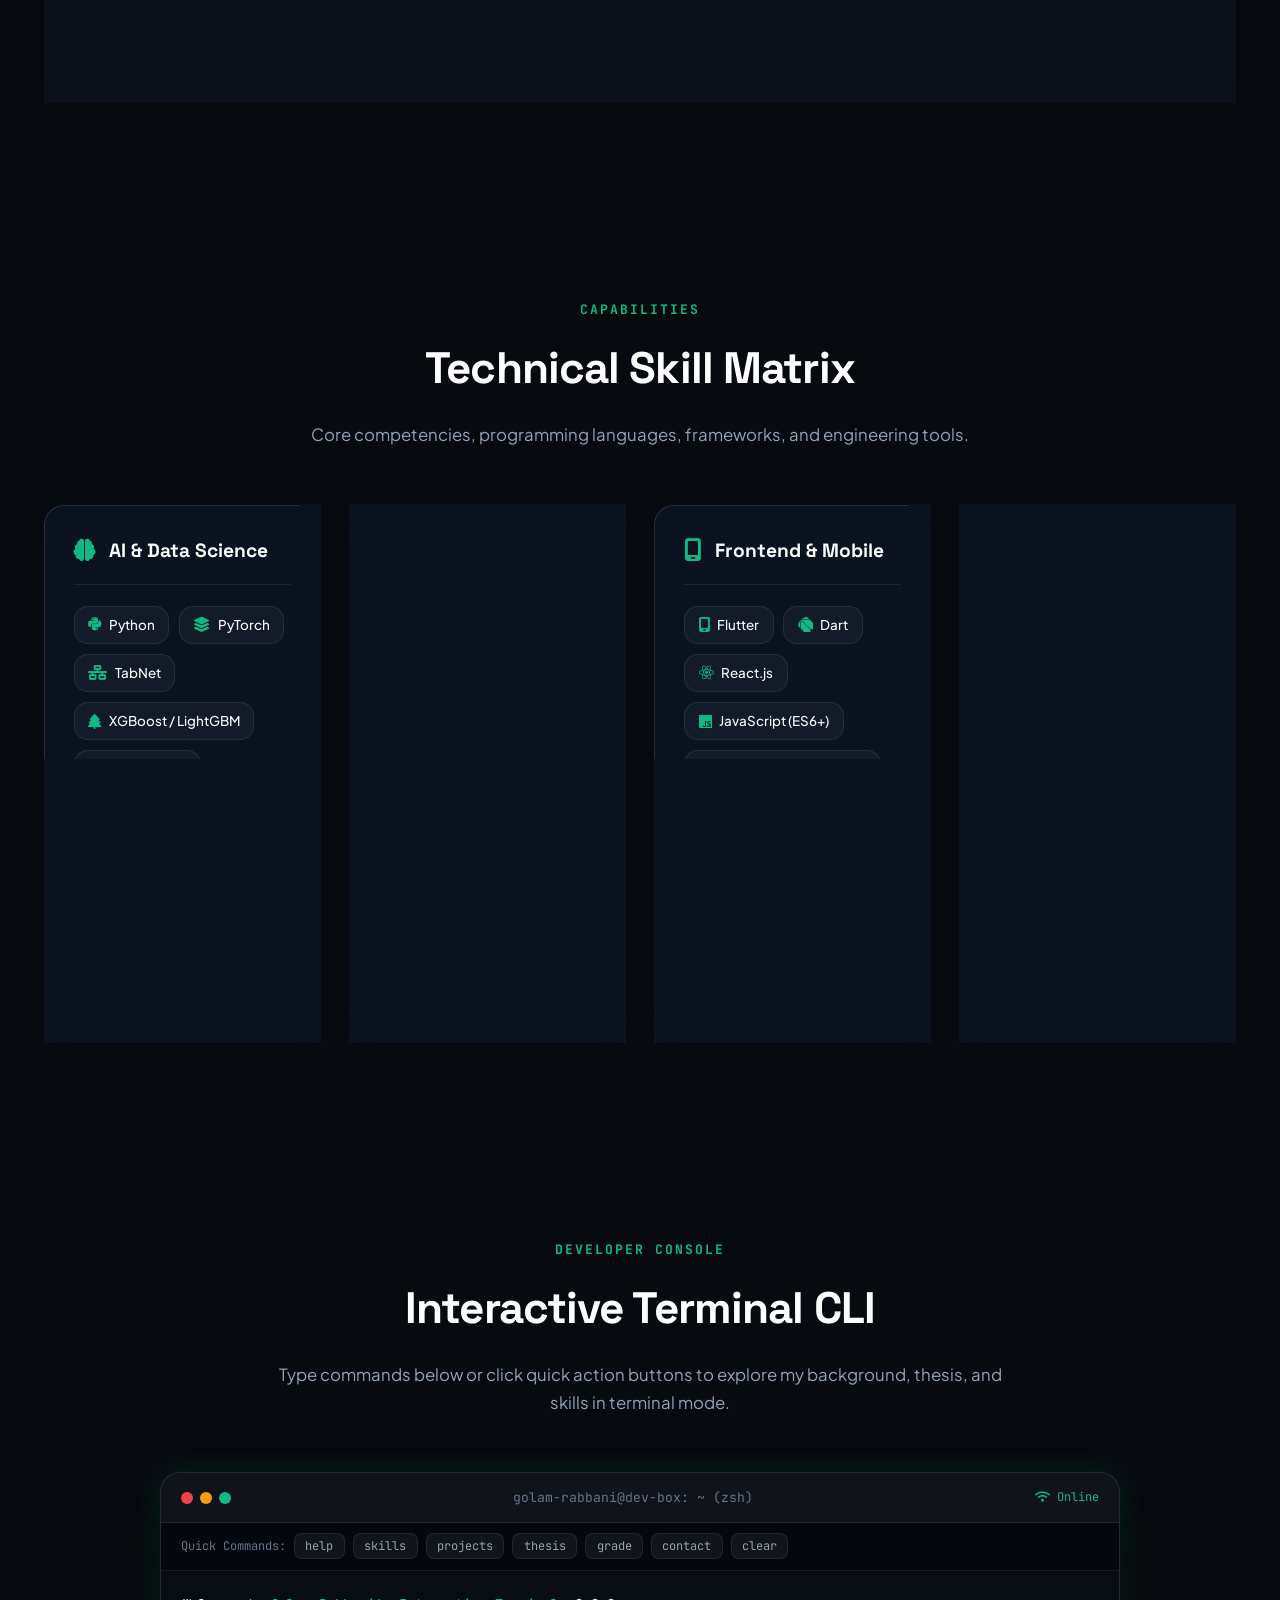
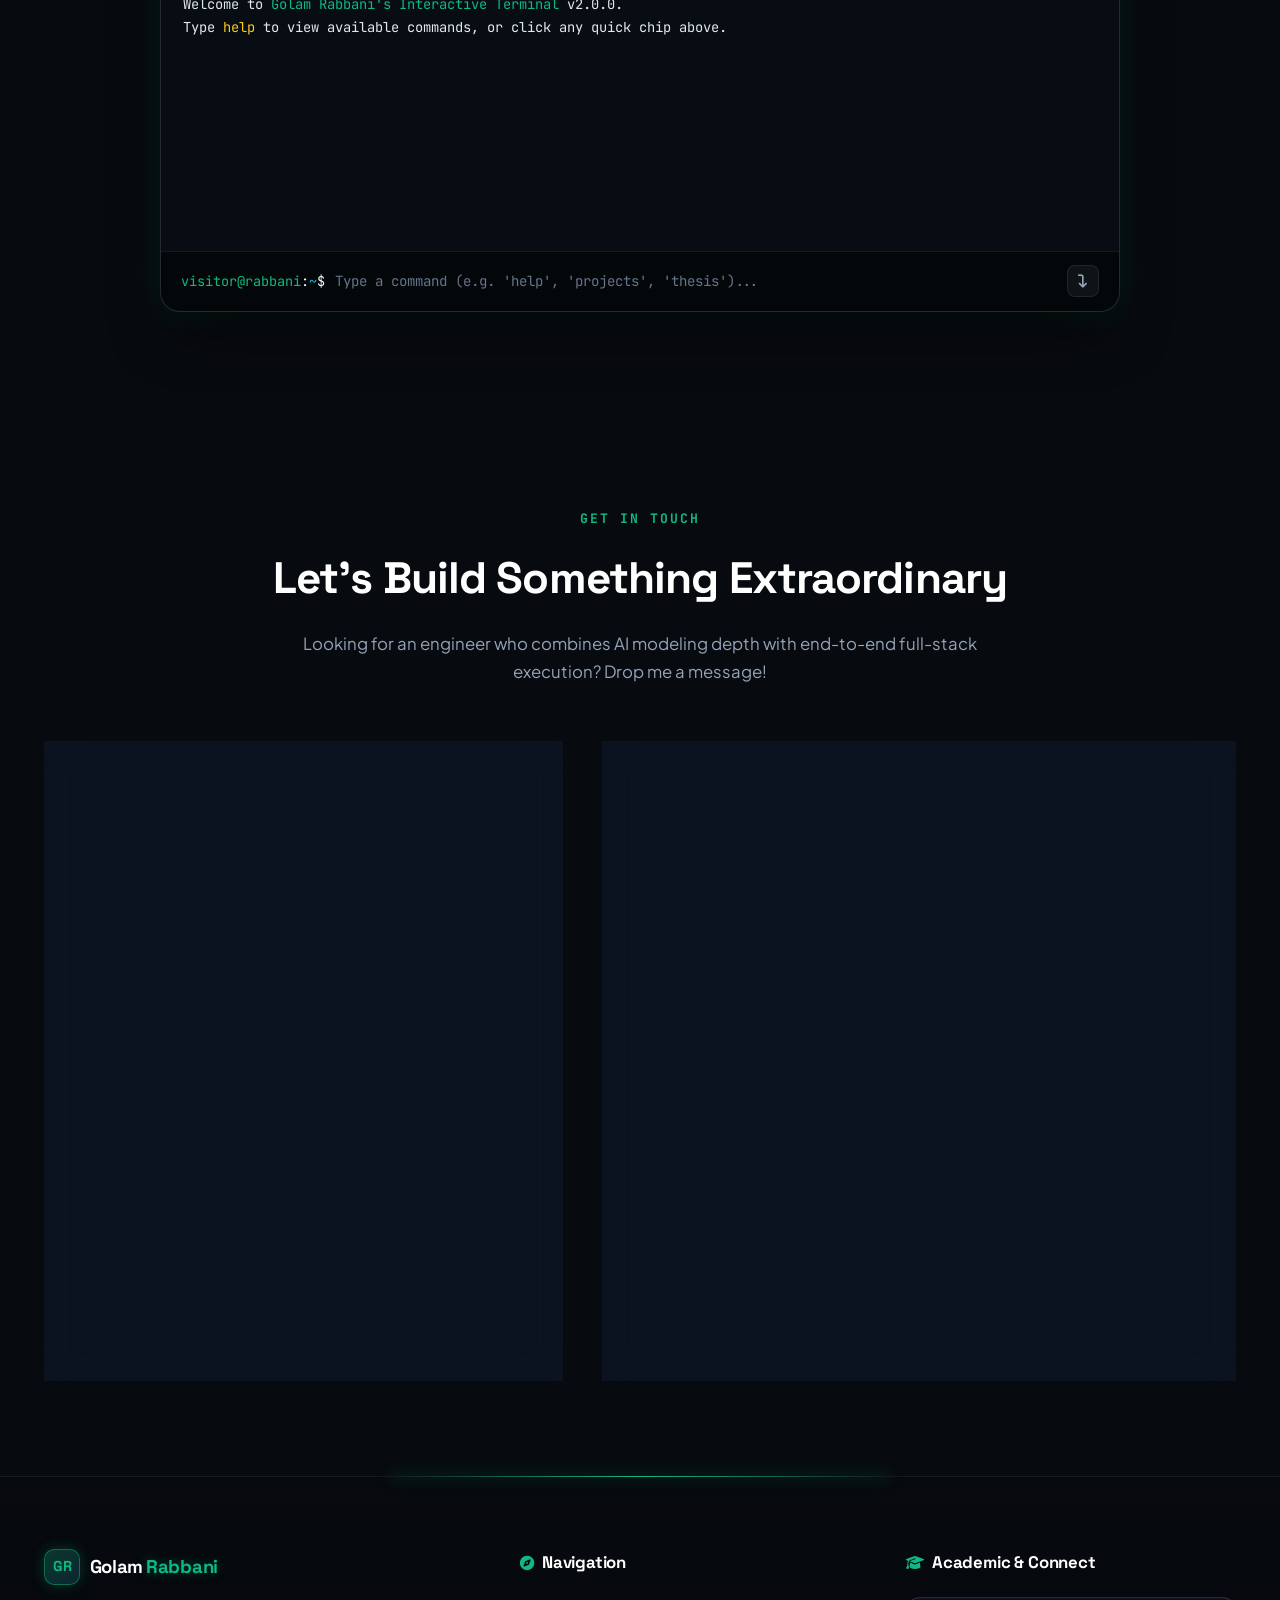
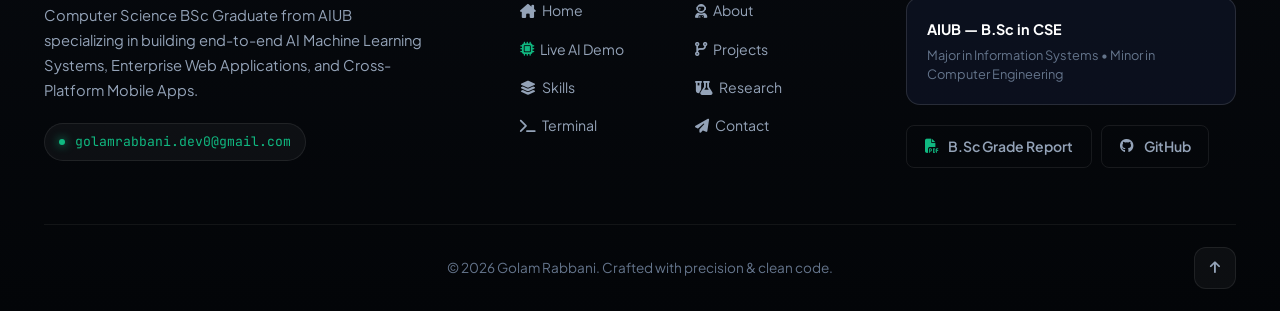
==== commit 202e0107: "Update index.html" ====
--- a/index.html
+++ b/index.html
@@ -970,7 +970,7 @@
               <a href="mailto:golamrabbani.dev0@gmail.com" class="social-pill">
                 <i class="fa-solid fa-envelope"></i> Direct Email
               </a>
-              <a href="assets/docs/bsc_grade_report.pdf" target="_blank" rel="noopener noreferrer" class="social-pill">
+              <a href="assets/docs/GradeReportByCurriculum22-46560-1.pdf" target="_blank" rel="noopener noreferrer" class="social-pill">
                 <i class="fa-solid fa-file-pdf"></i> B.Sc Grade Report PDF
               </a>
             </div>
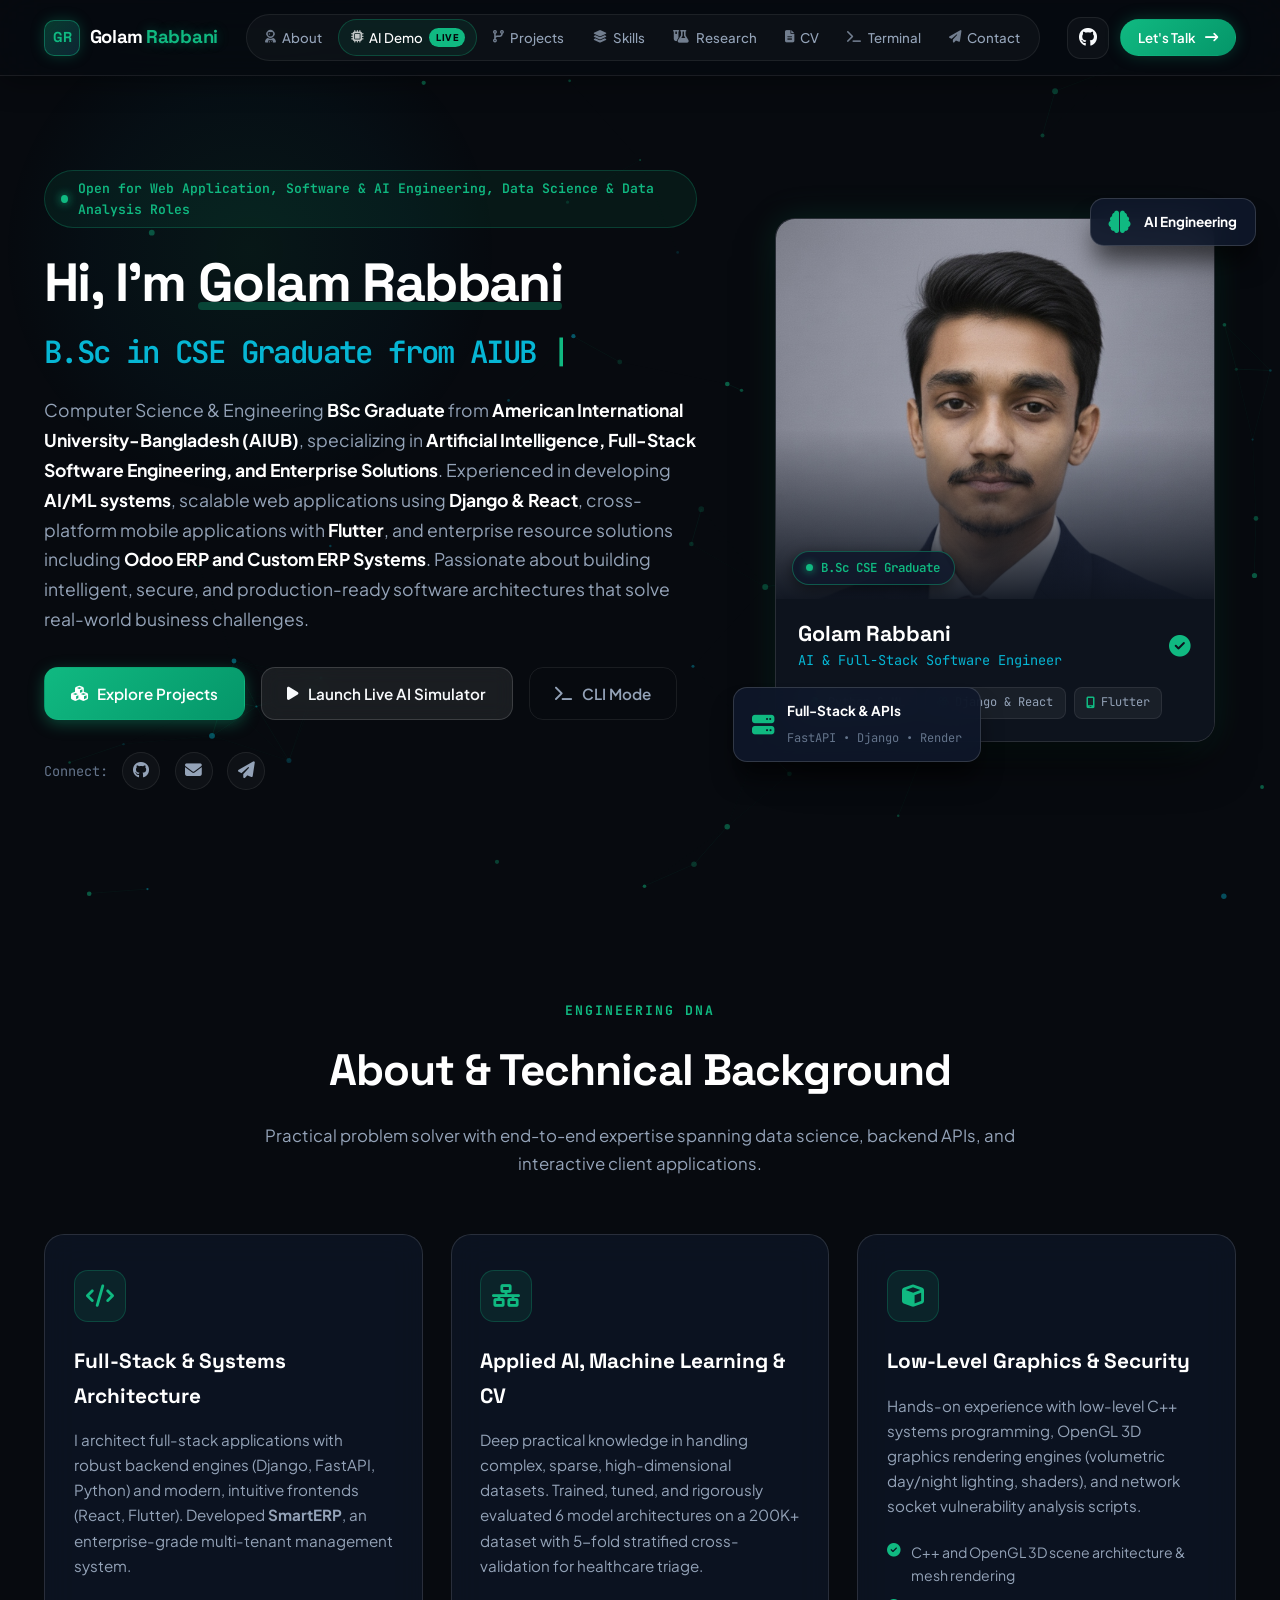
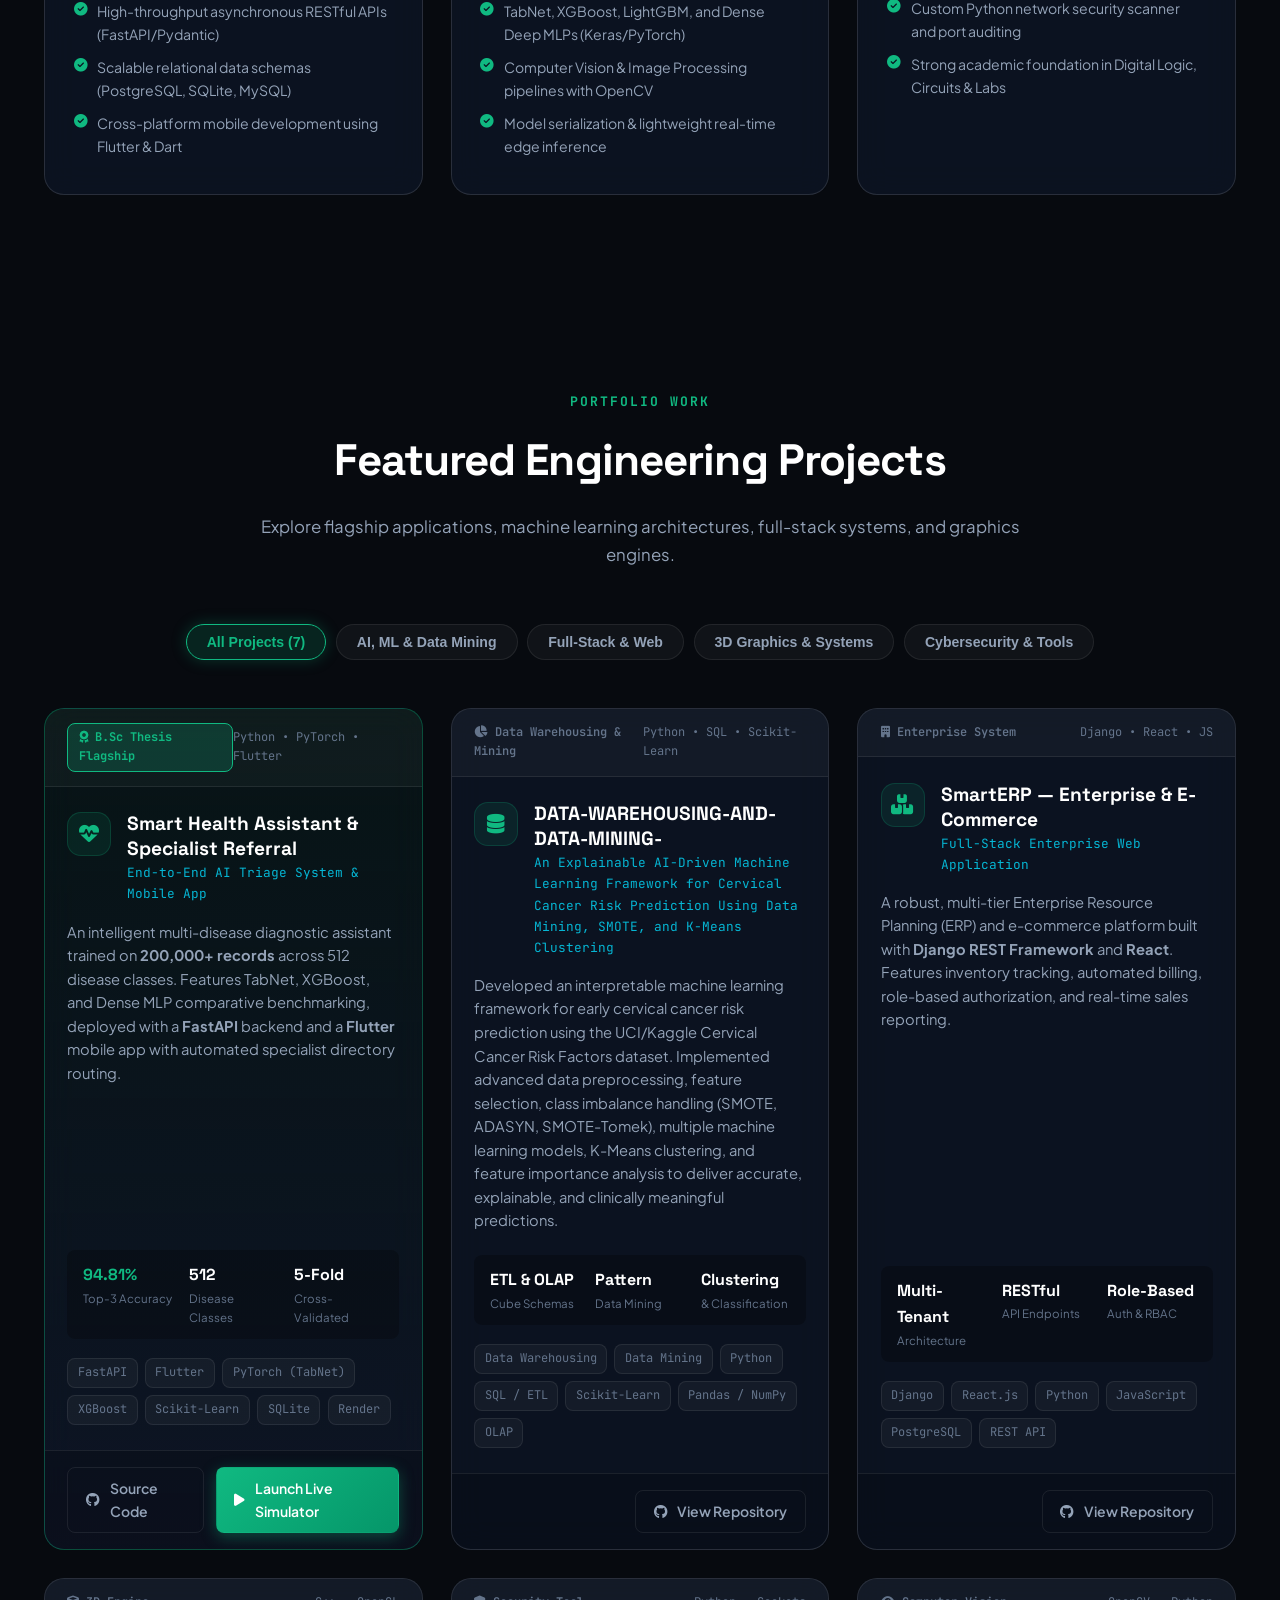
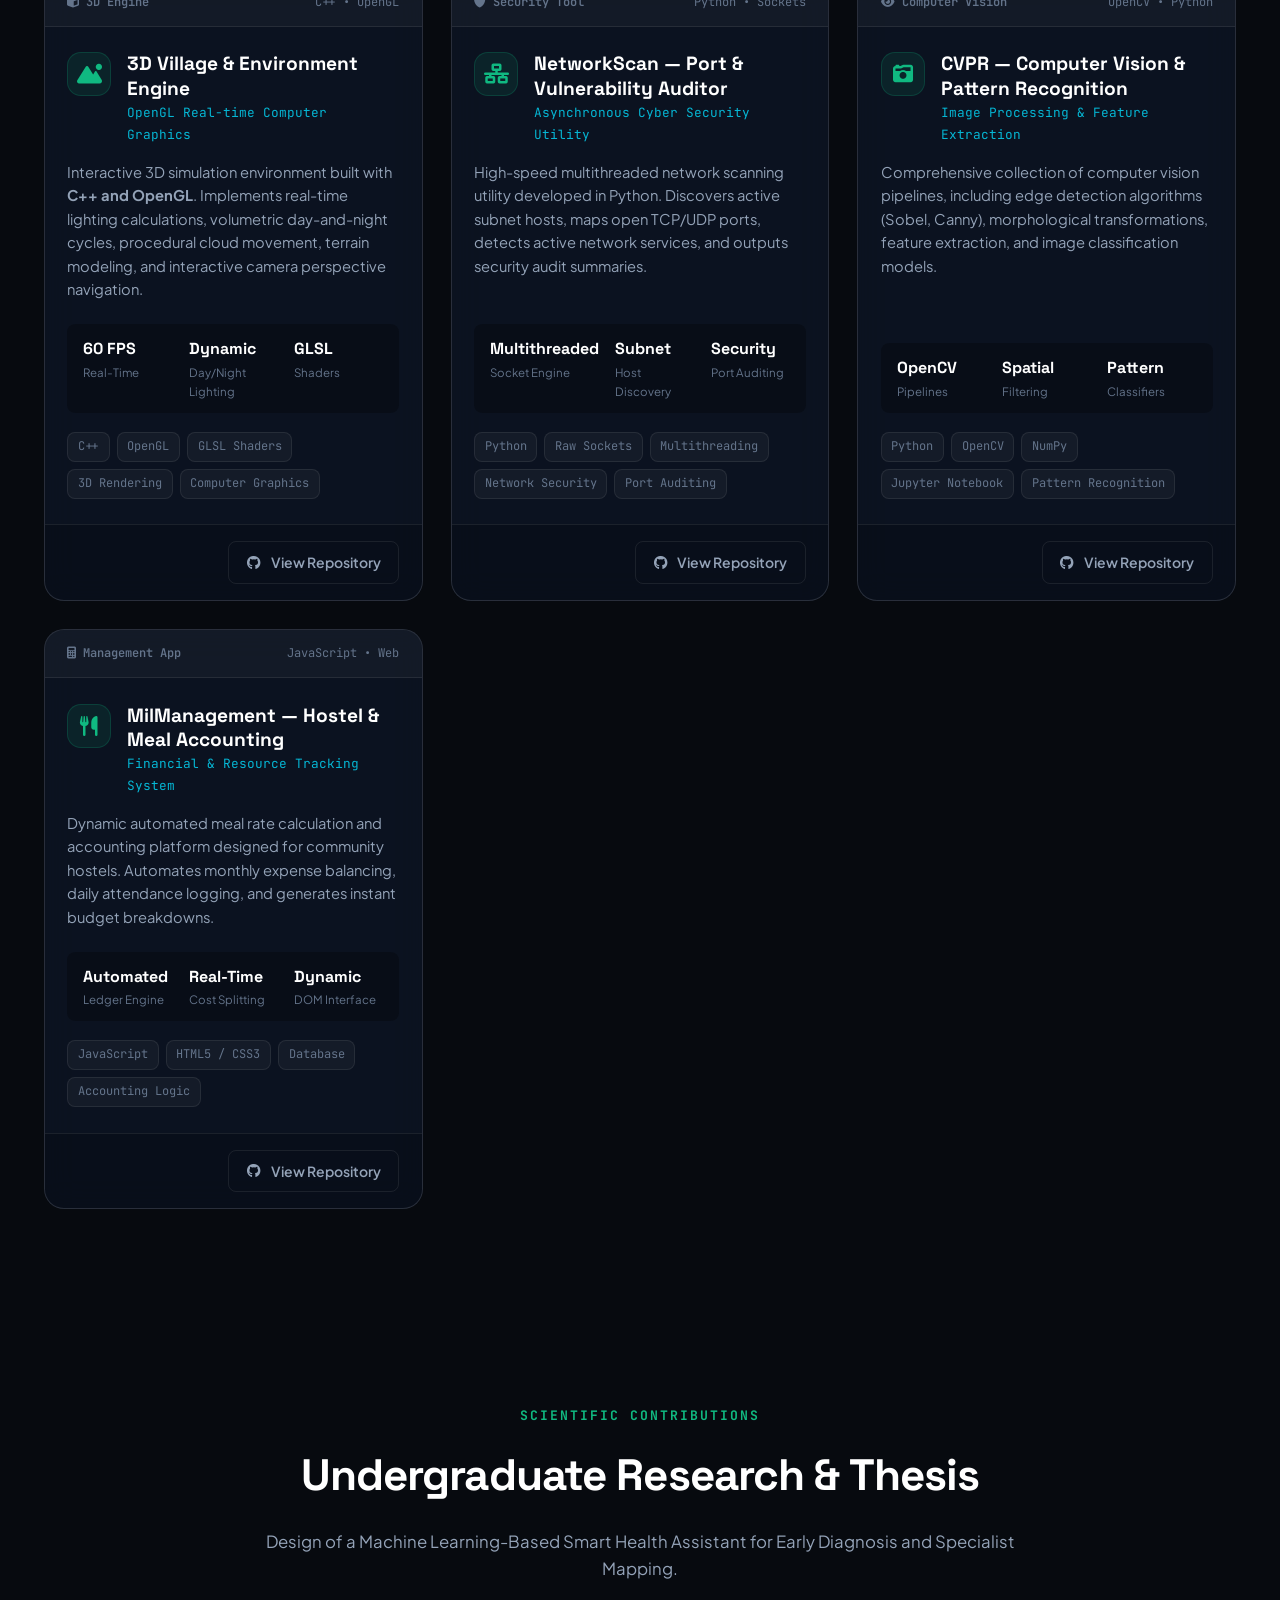
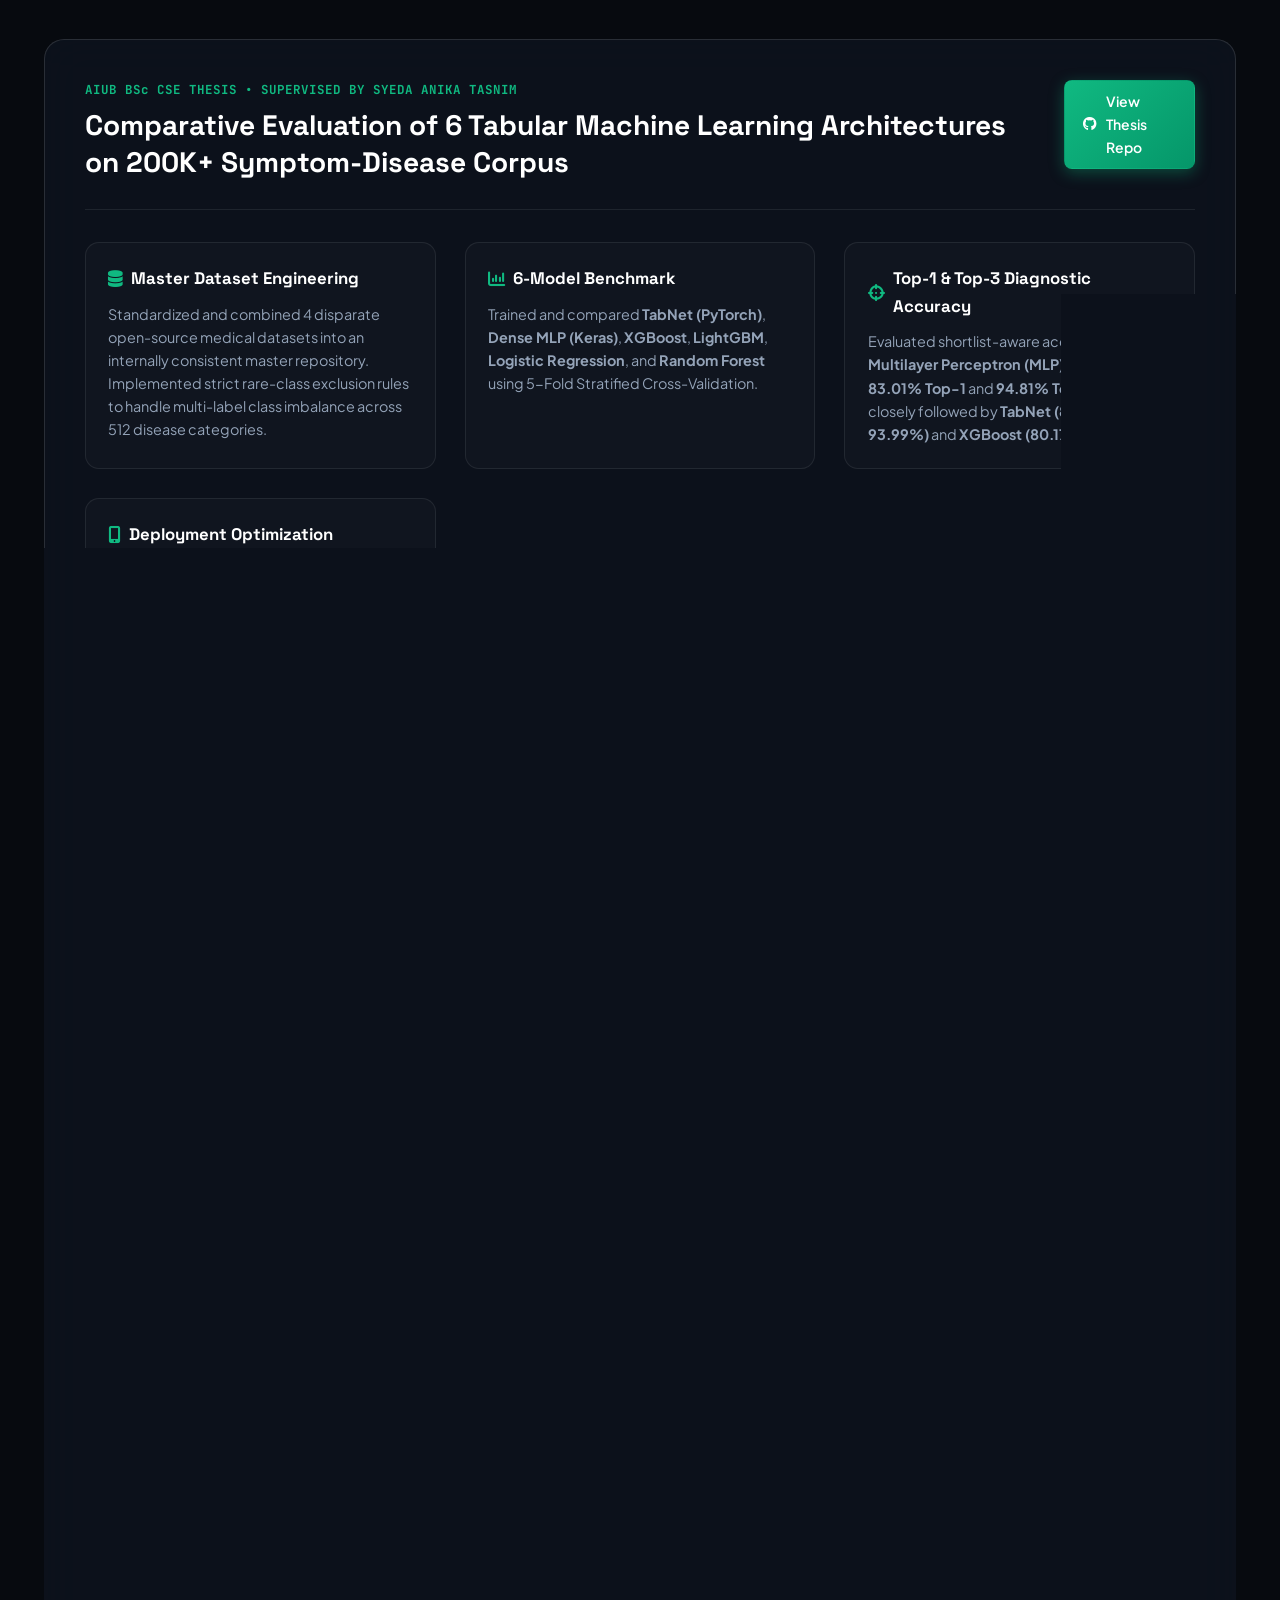
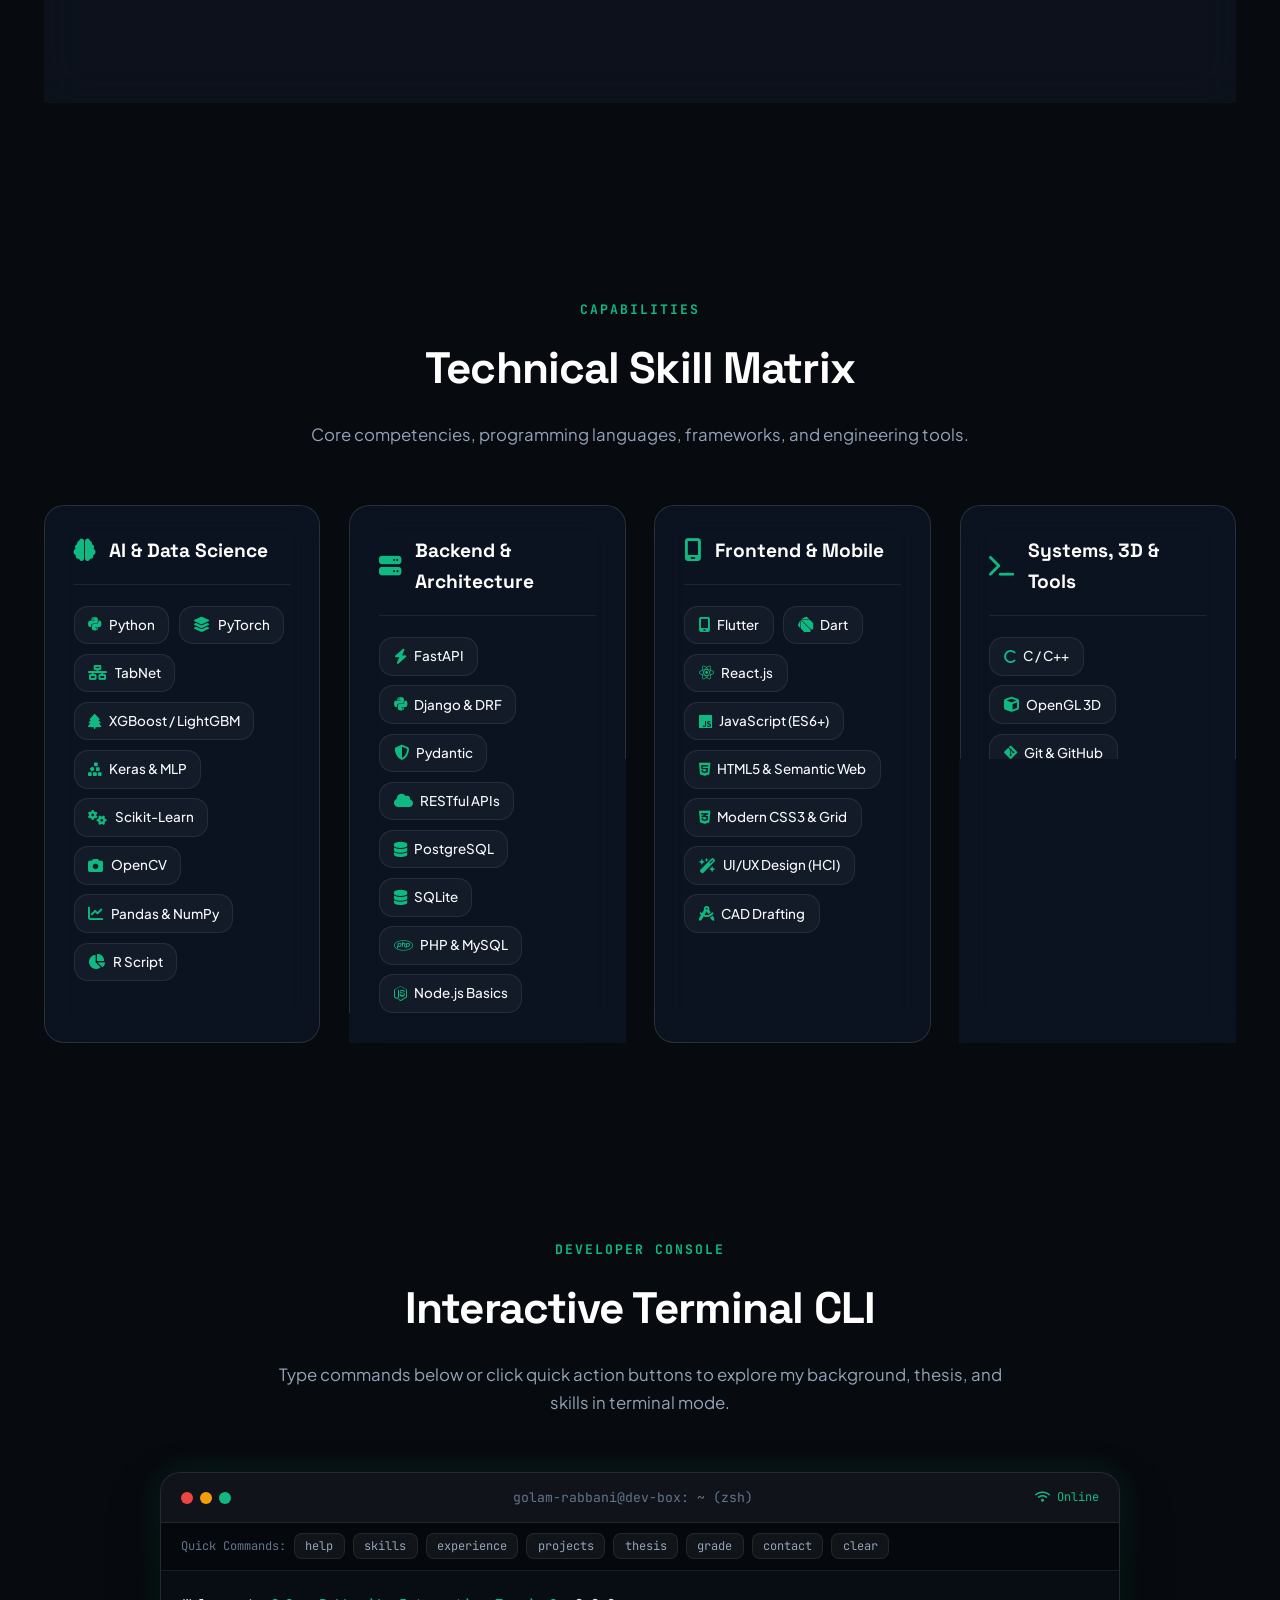
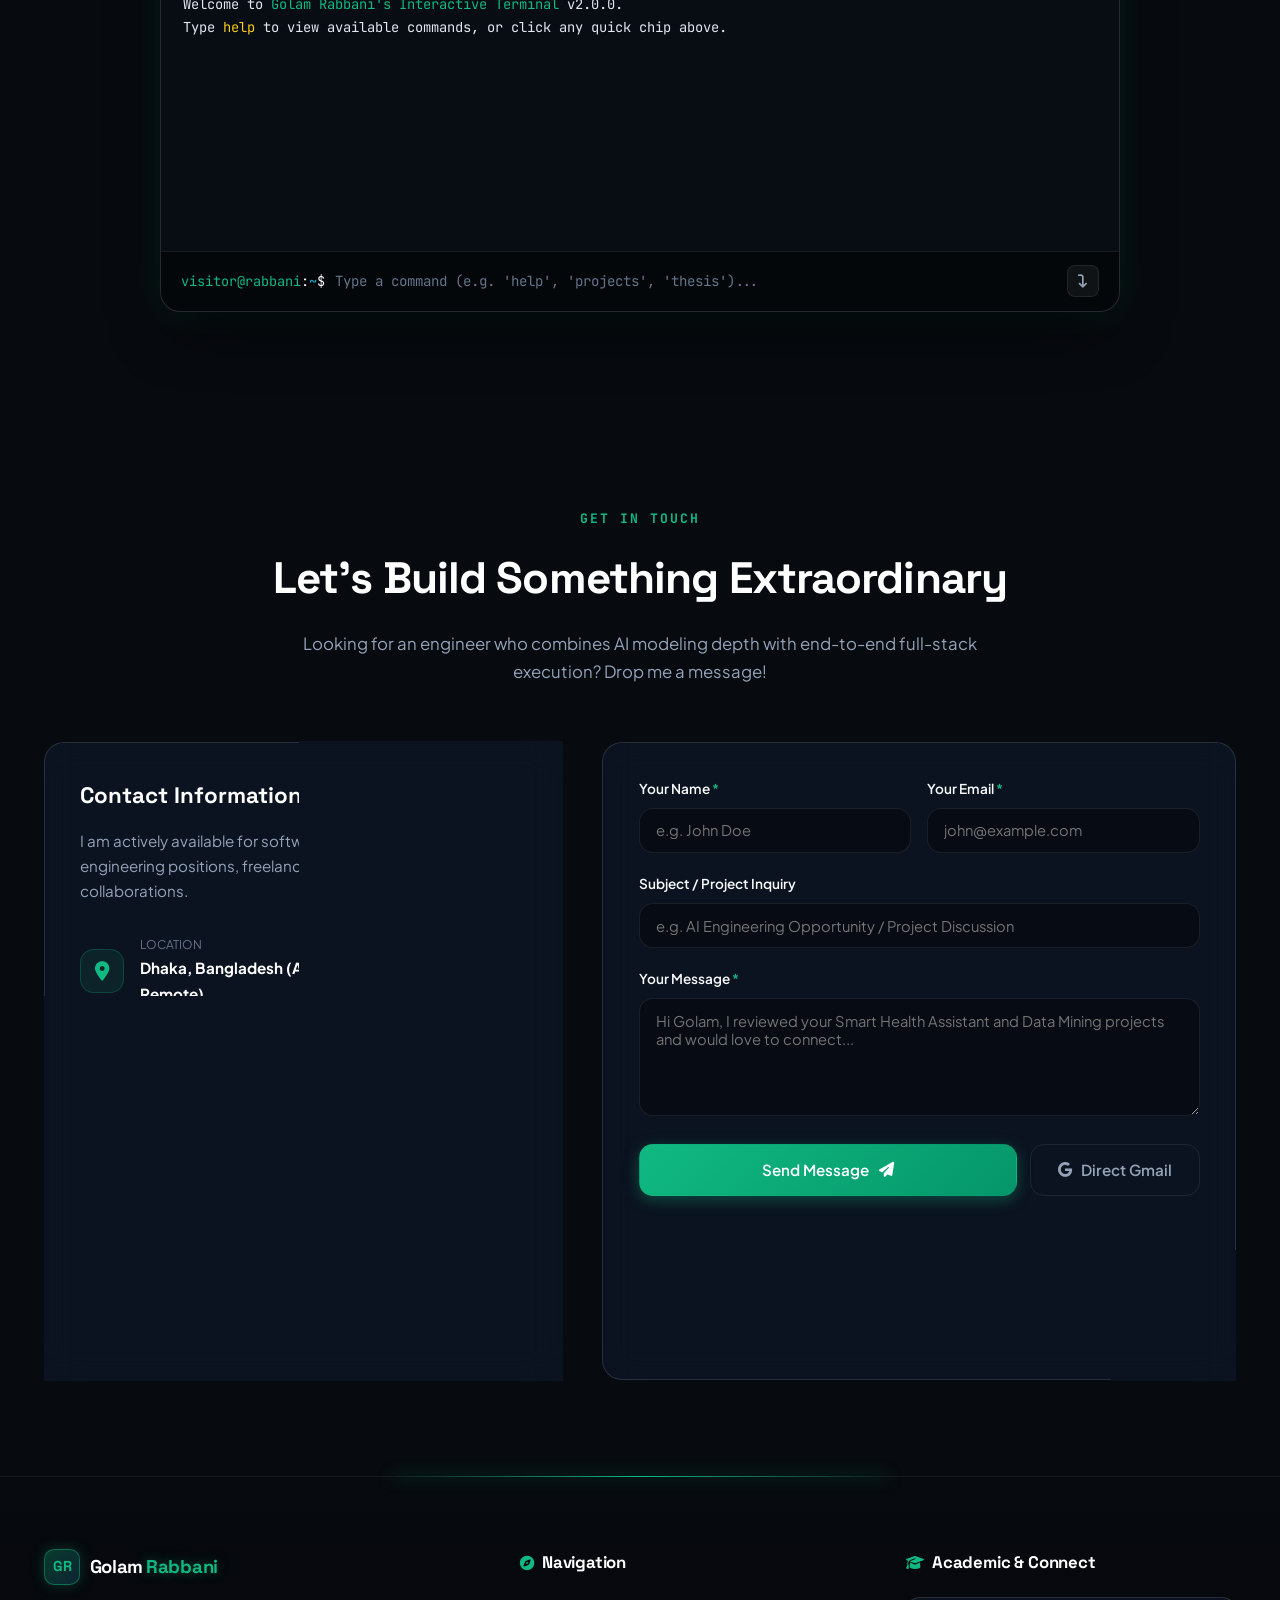
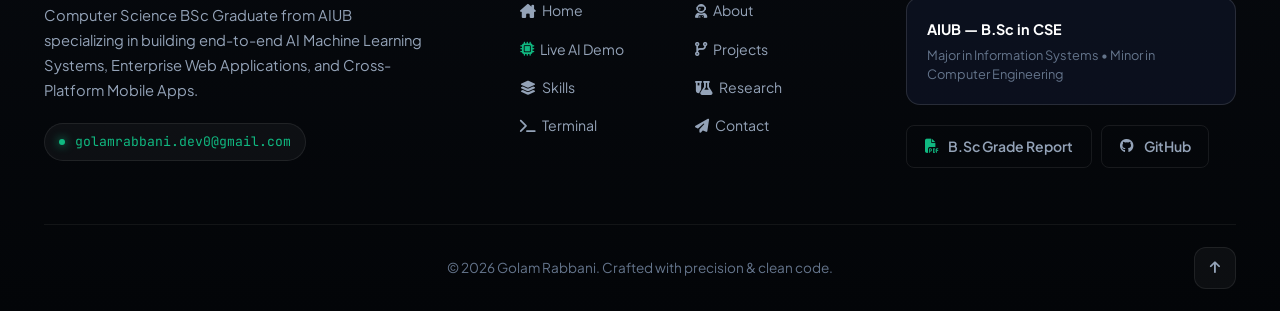
==== commit d38f77c3: "feat: add experience command & update academic stats to match CV" ====
--- a/index.html
+++ b/index.html
@@ -882,6 +882,7 @@
             <span class="chip-label">Quick Commands:</span>
             <button class="term-chip" data-cmd="help">help</button>
             <button class="term-chip" data-cmd="skills">skills</button>
+            <button class="term-chip" data-cmd="experience">experience</button>
             <button class="term-chip" data-cmd="projects">projects</button>
             <button class="term-chip" data-cmd="thesis">thesis</button>
             <button class="term-chip" data-cmd="grade">grade</button>
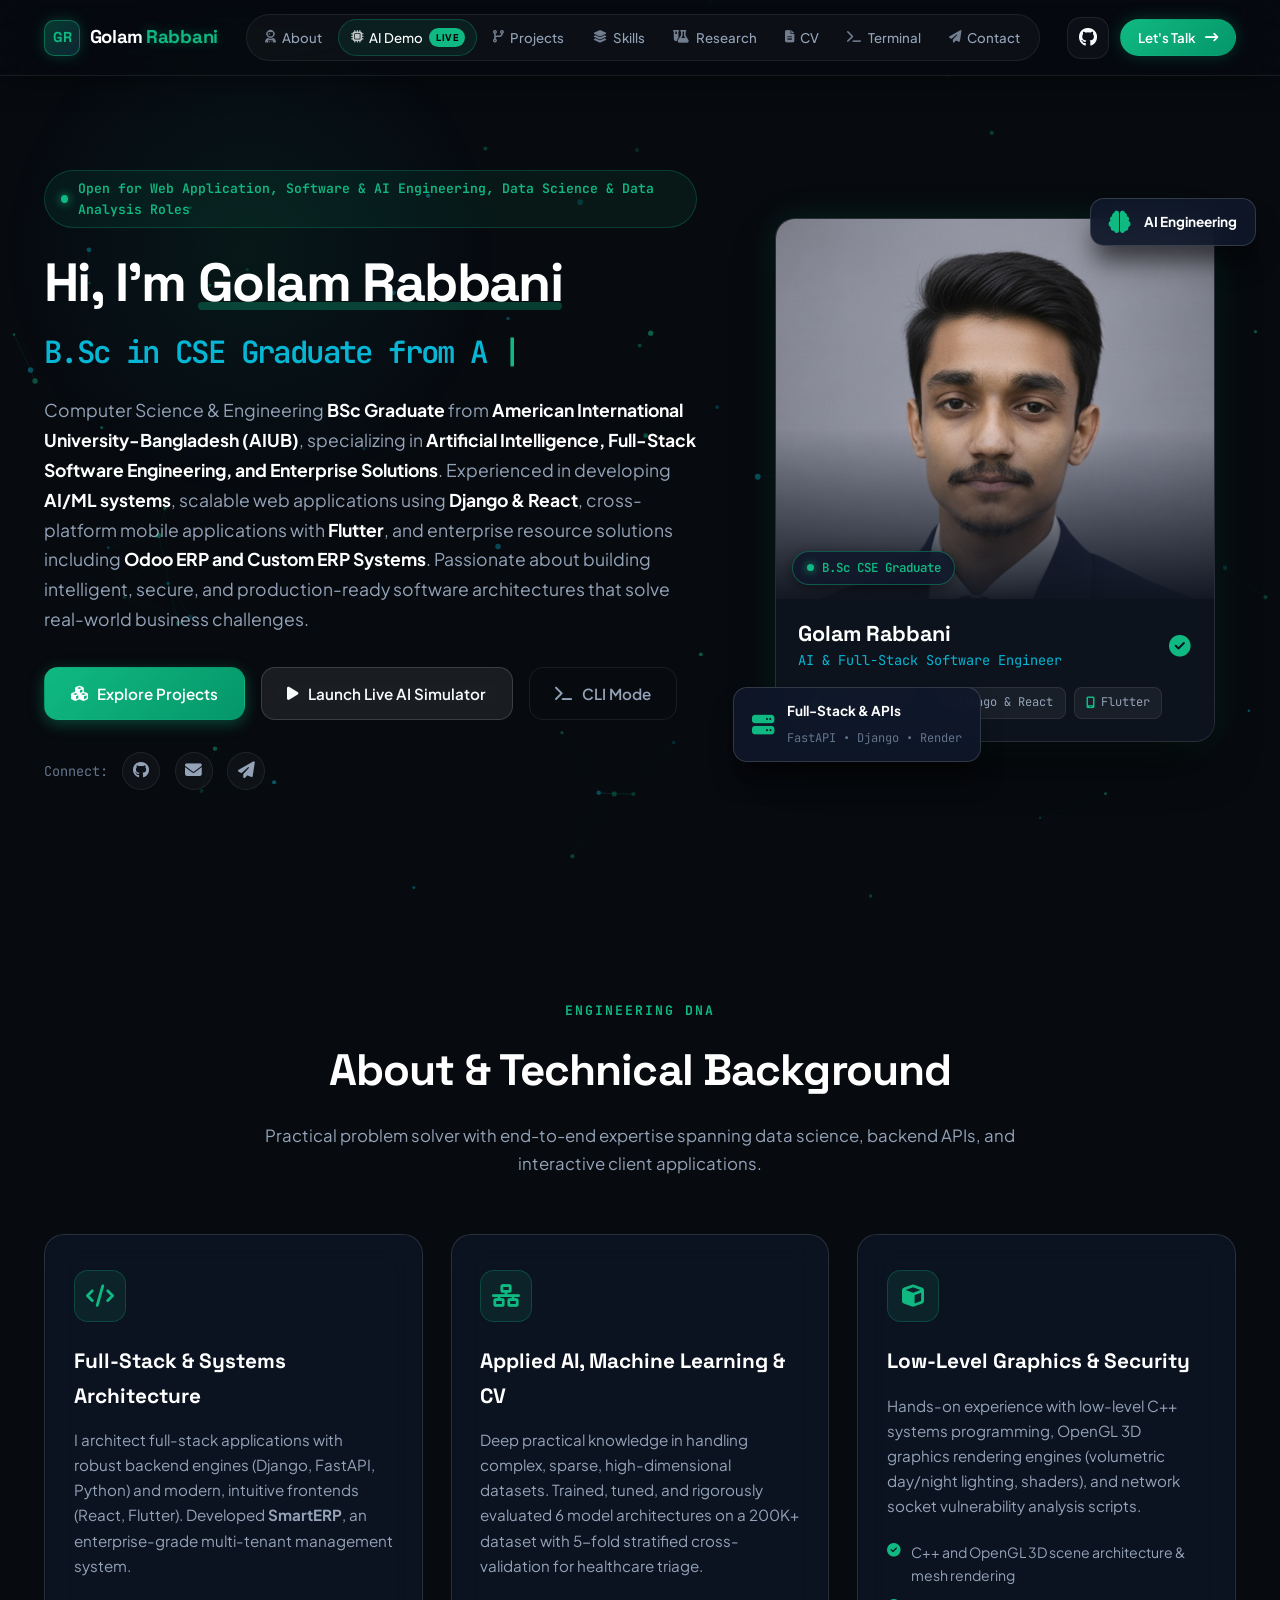
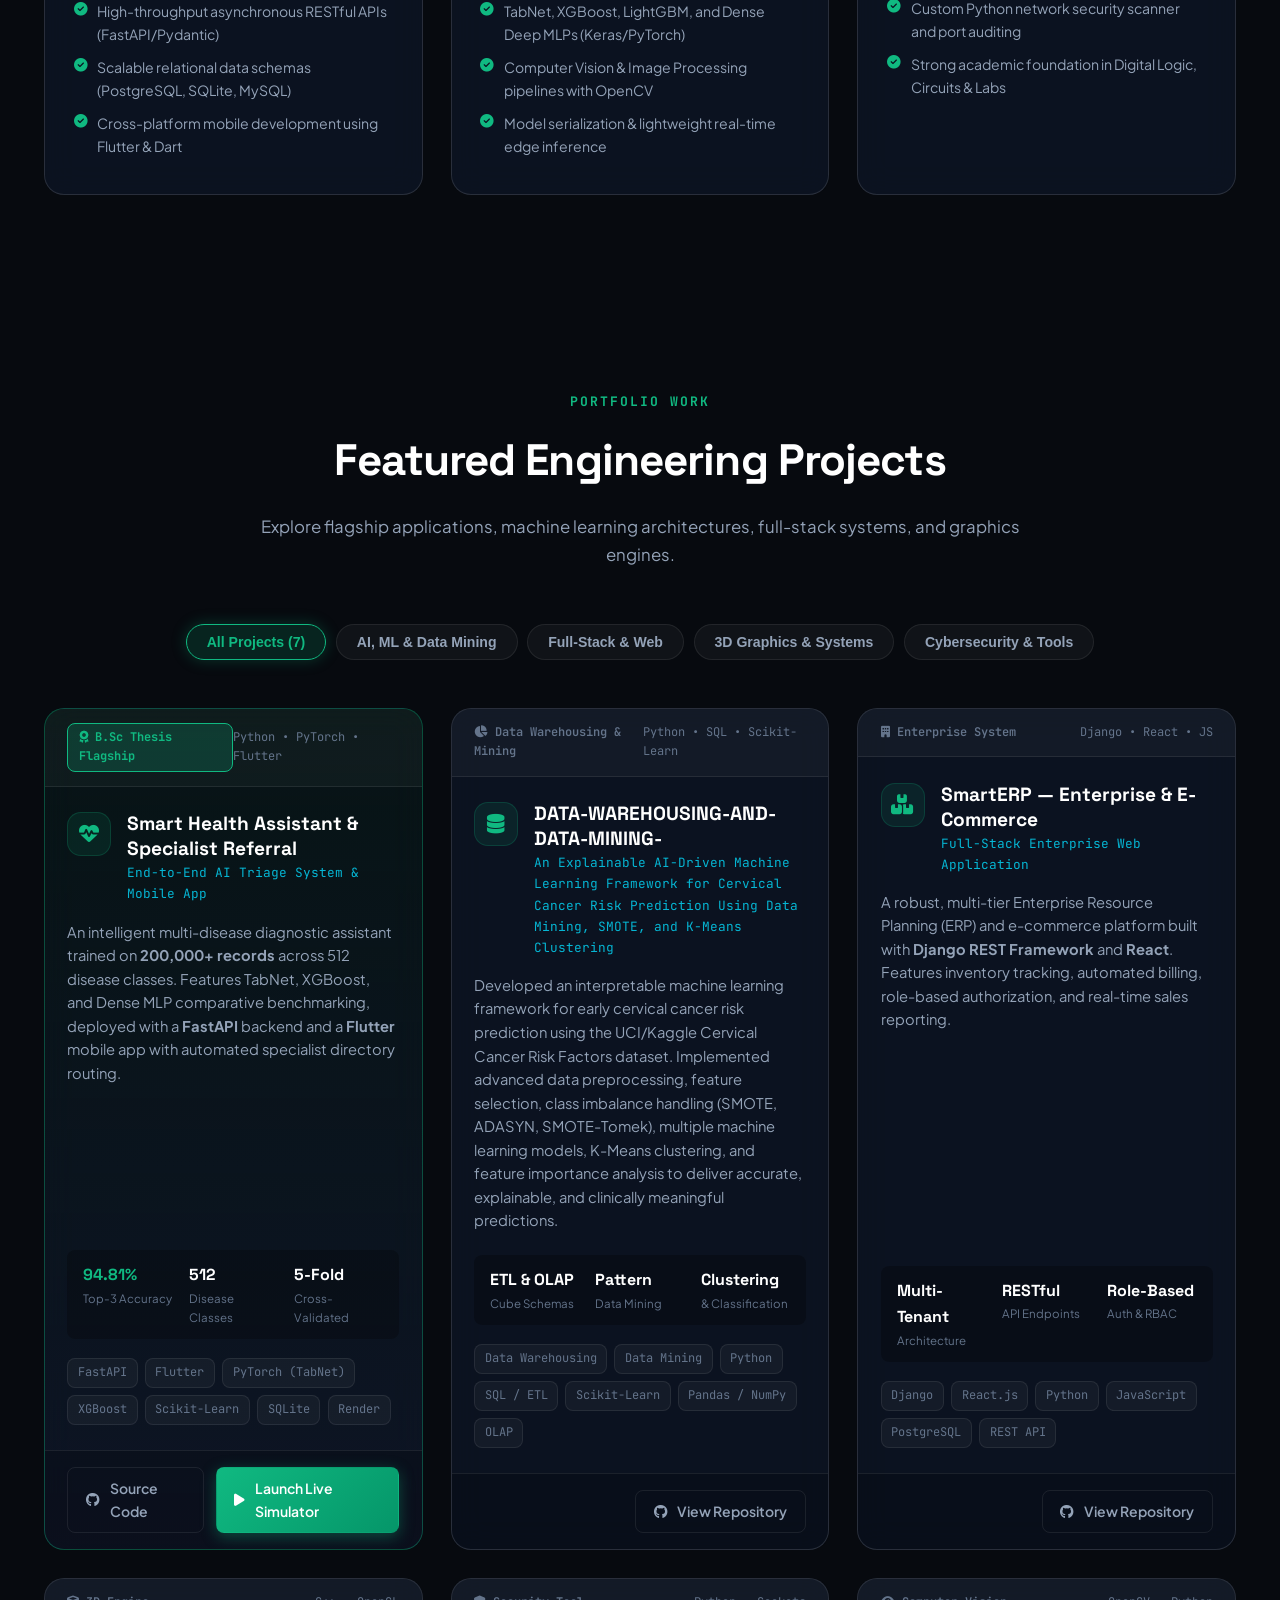
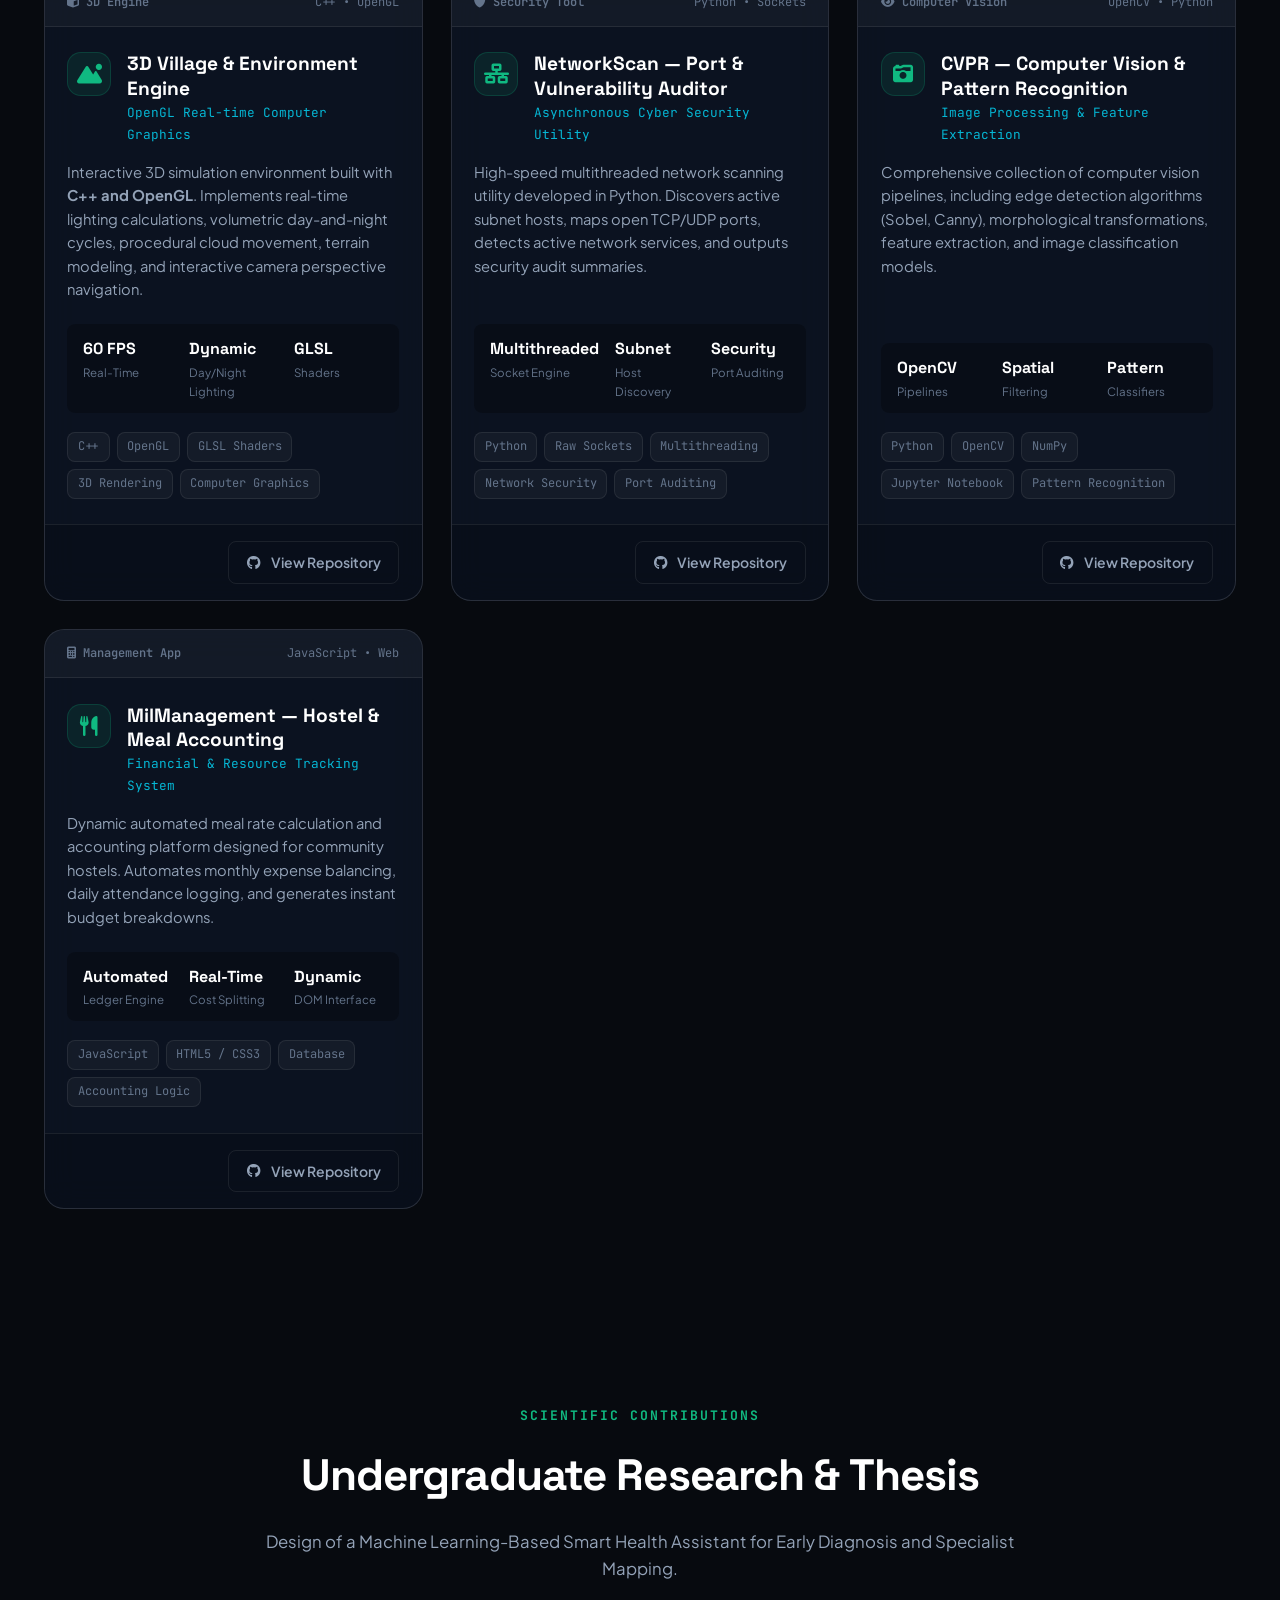
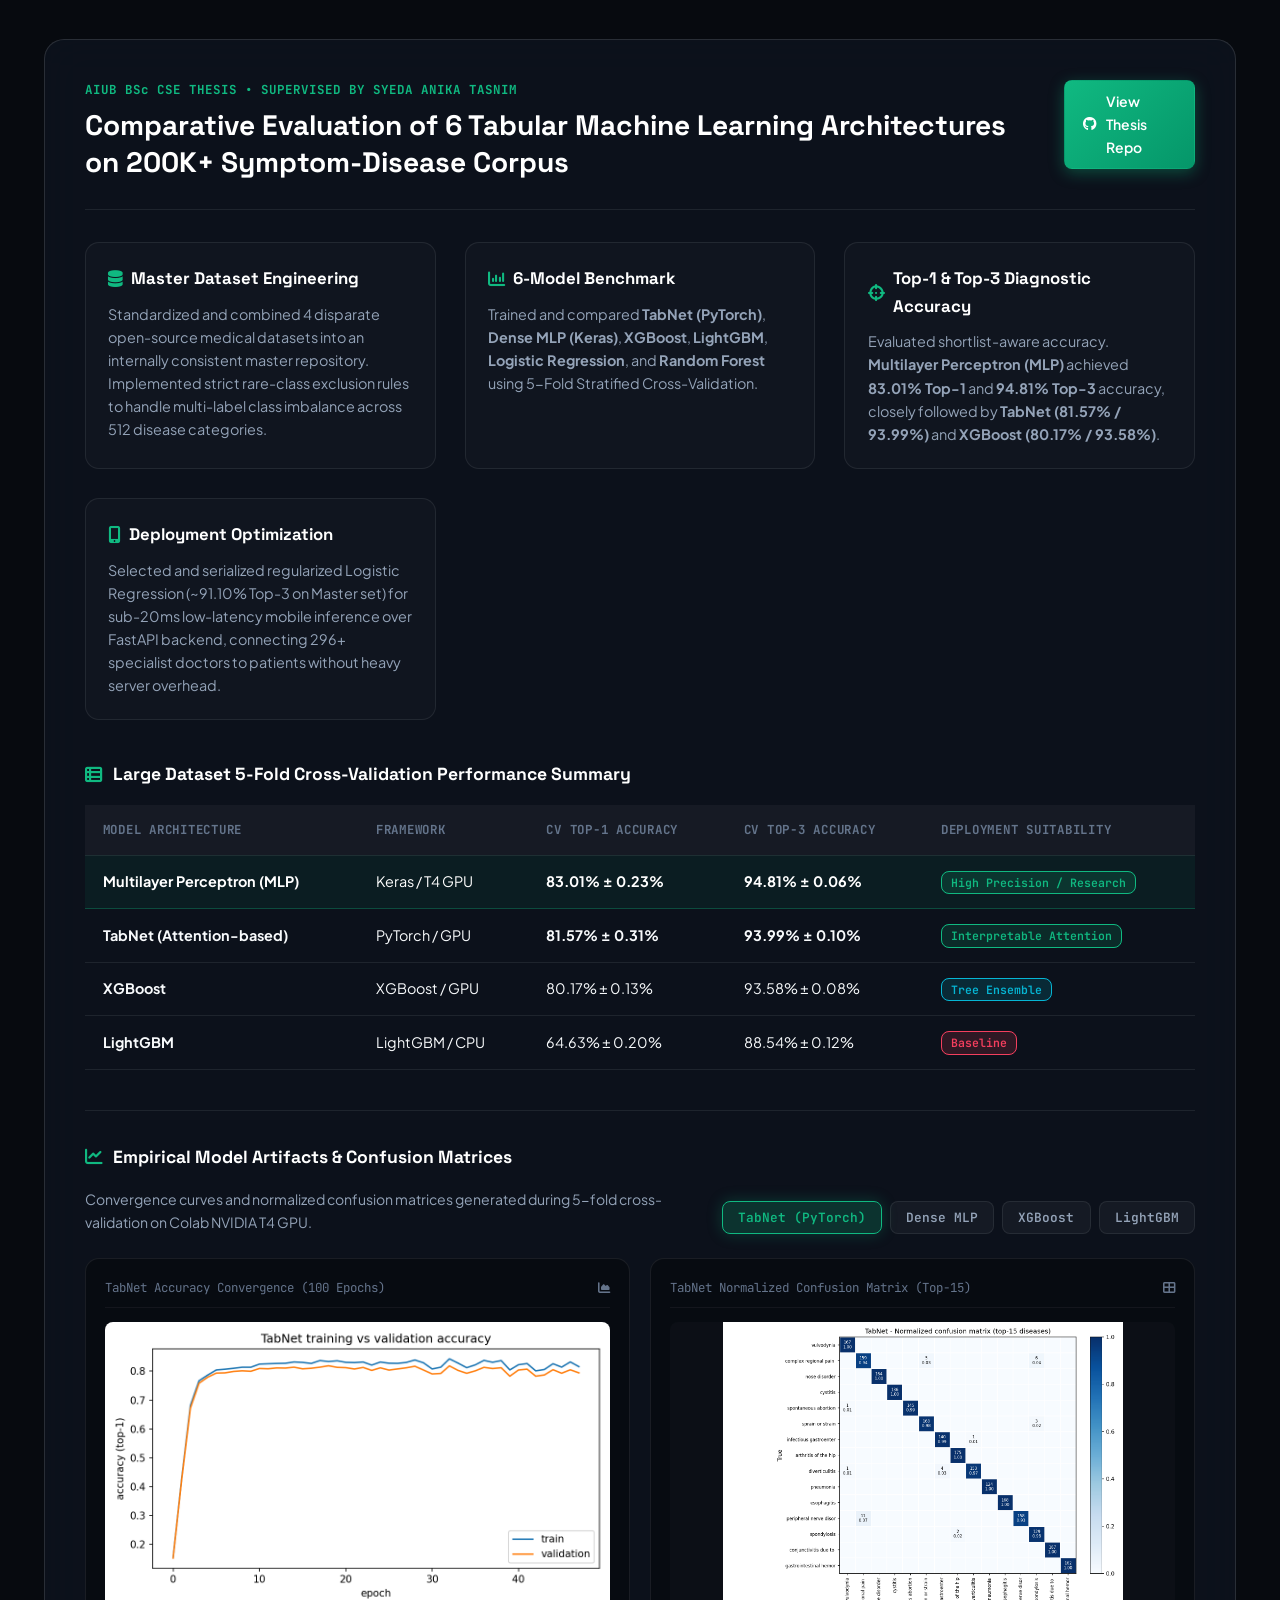
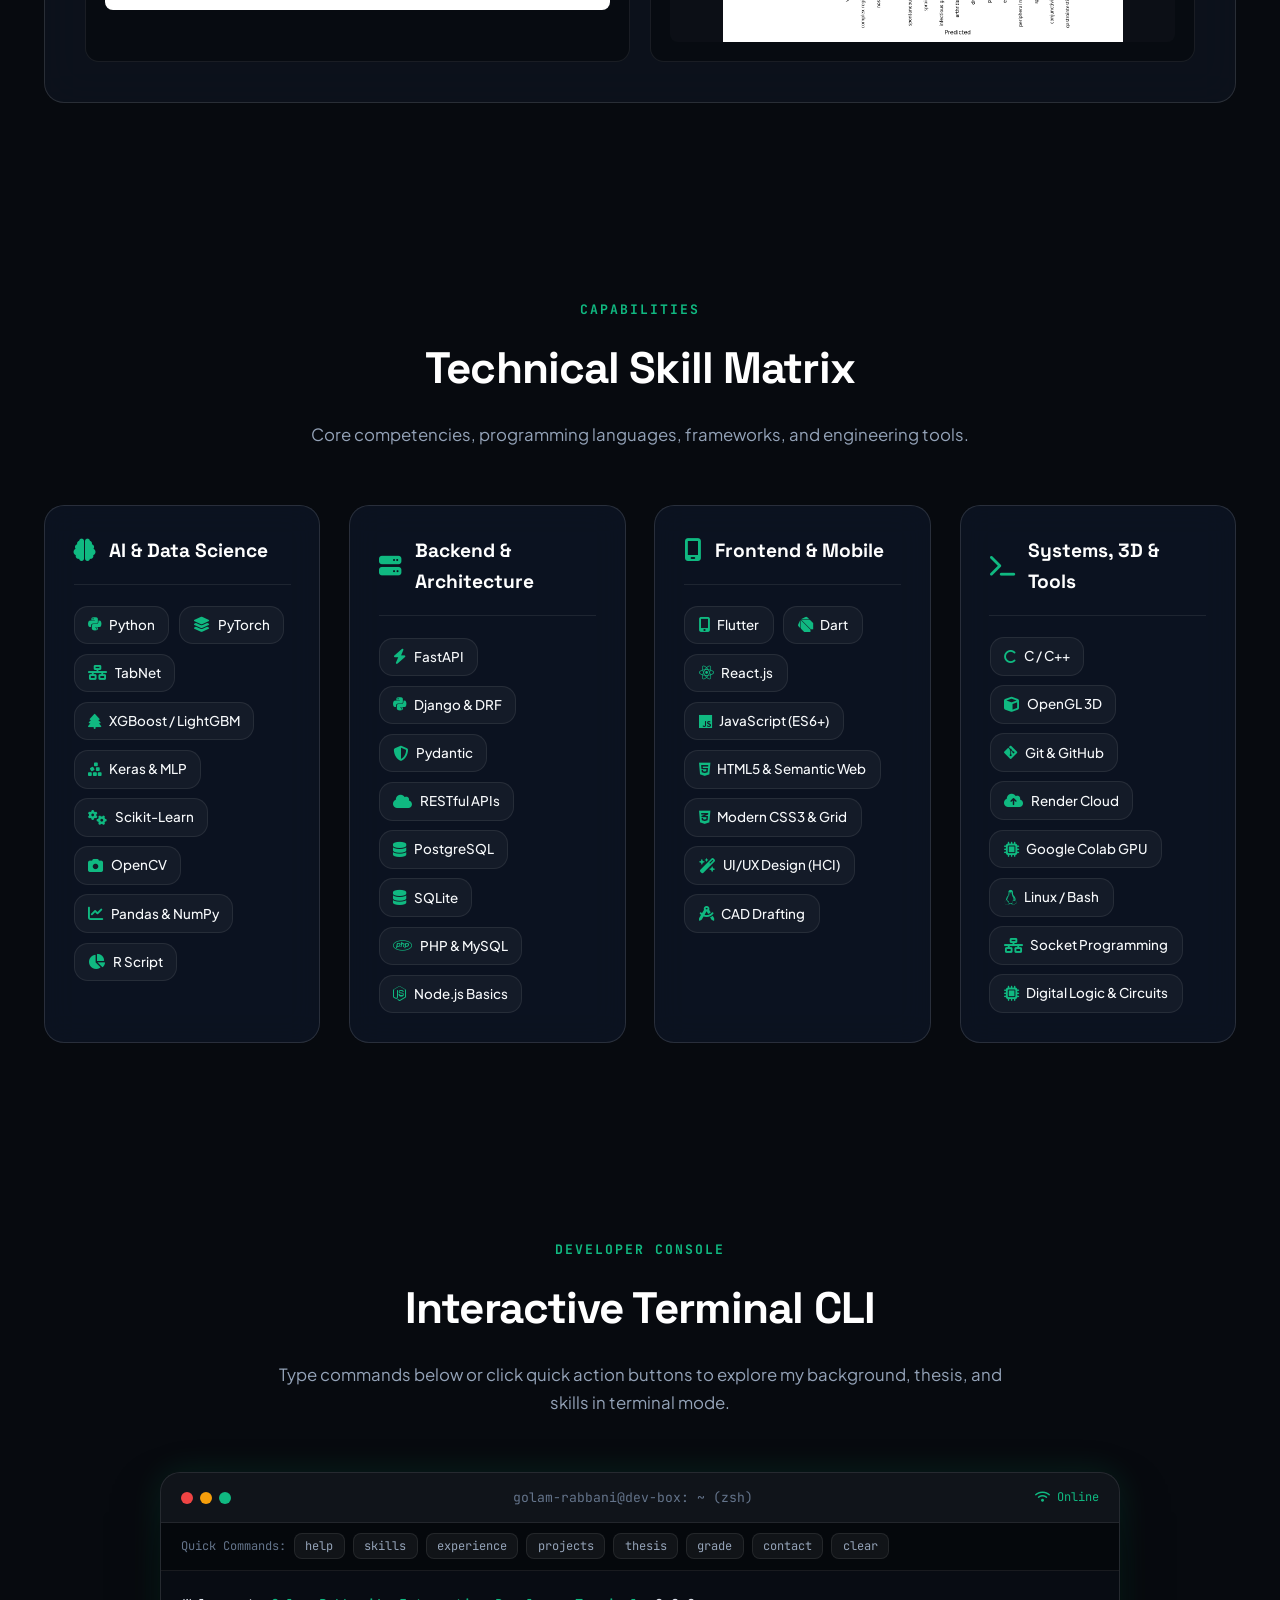
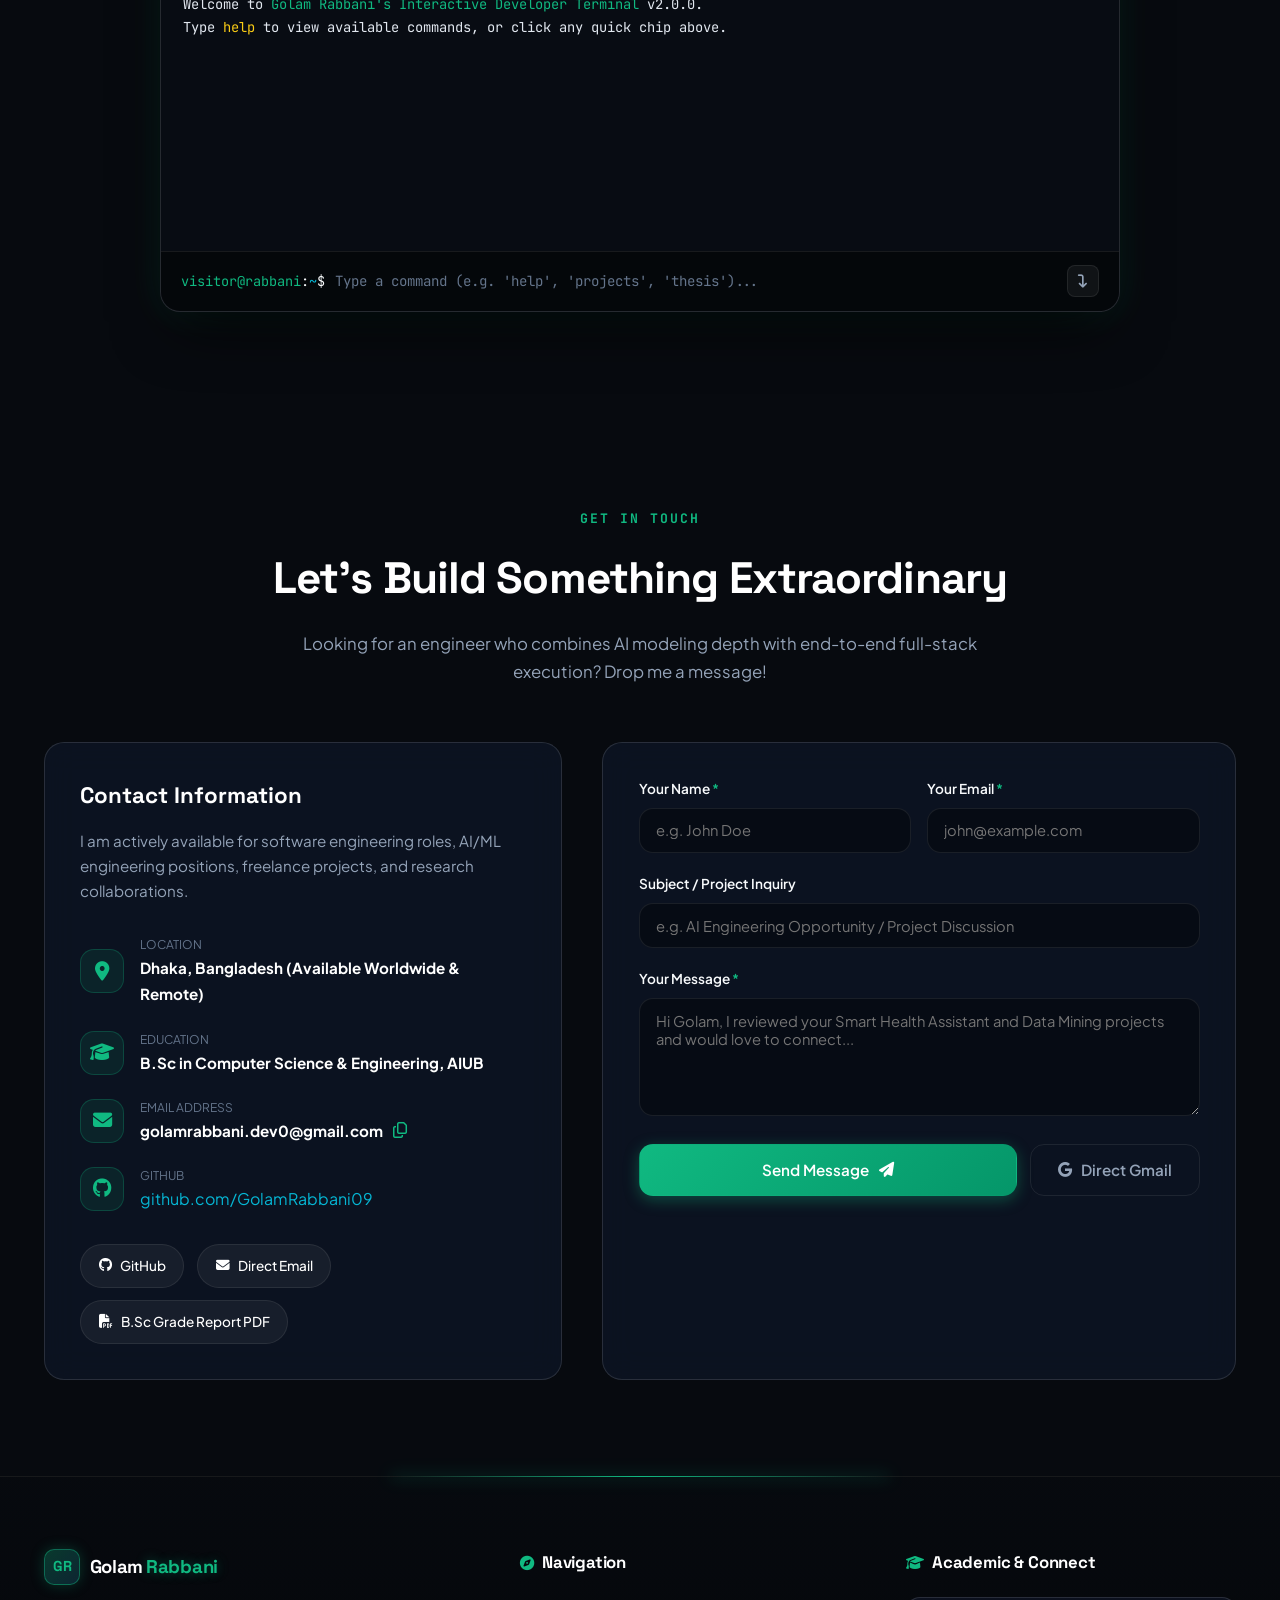
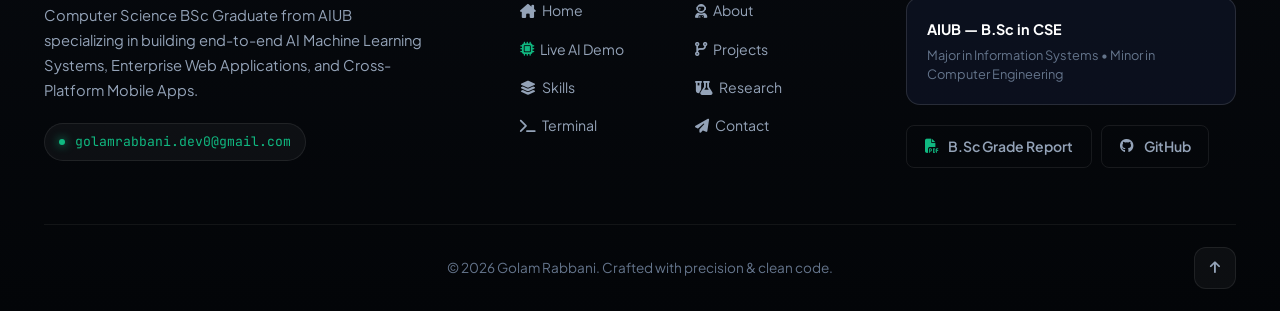
==== commit 05f3c805: "chore: align terminal title to Interactive Developer Terminal in index.html" ====
--- a/index.html
+++ b/index.html
@@ -892,7 +892,7 @@
 
           <div class="terminal-body" id="terminal-body">
             <div class="term-line output-line">
-              Welcome to <span class="text-accent">Golam Rabbani's Interactive Terminal</span> v2.0.0.
+              Welcome to <span class="text-accent">Golam Rabbani's Interactive Developer Terminal</span> v2.0.0.
               <br>Type <span class="text-yellow">help</span> to view available commands, or click any quick chip above.
             </div>
           </div>
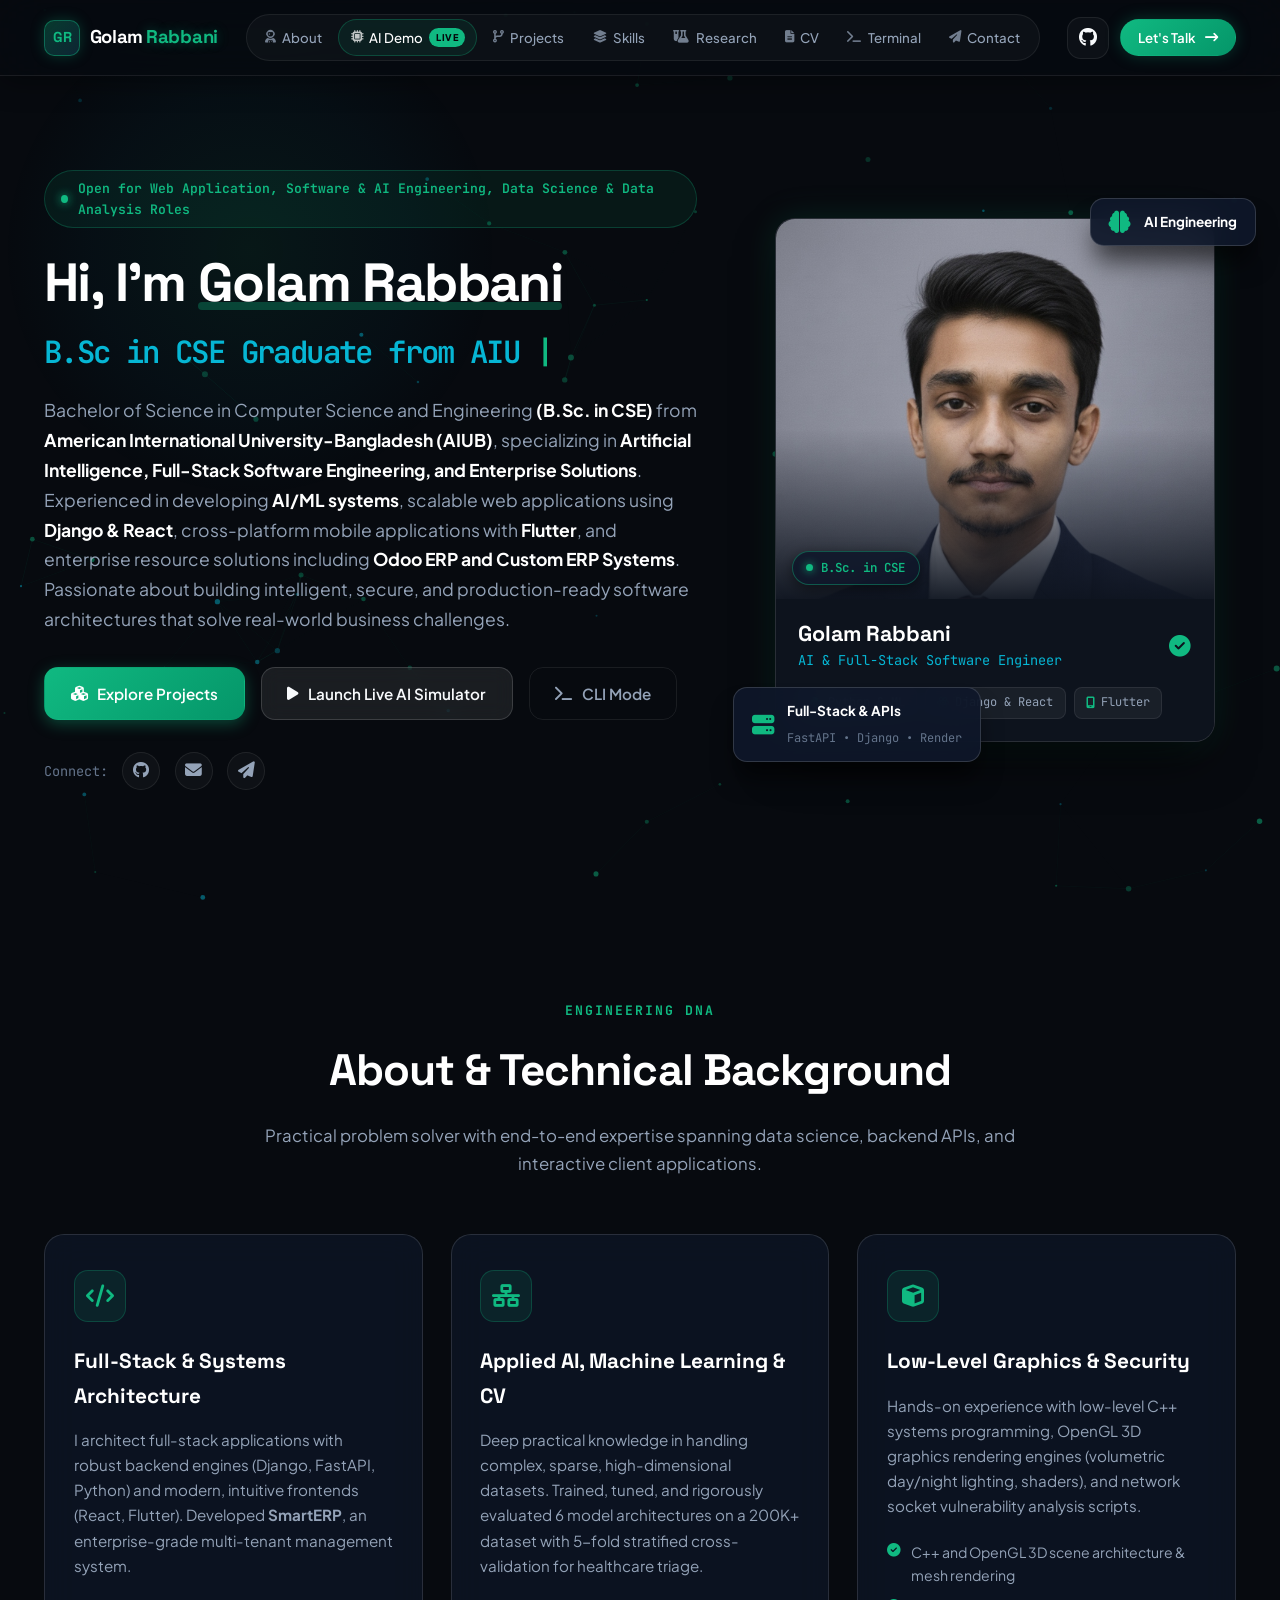
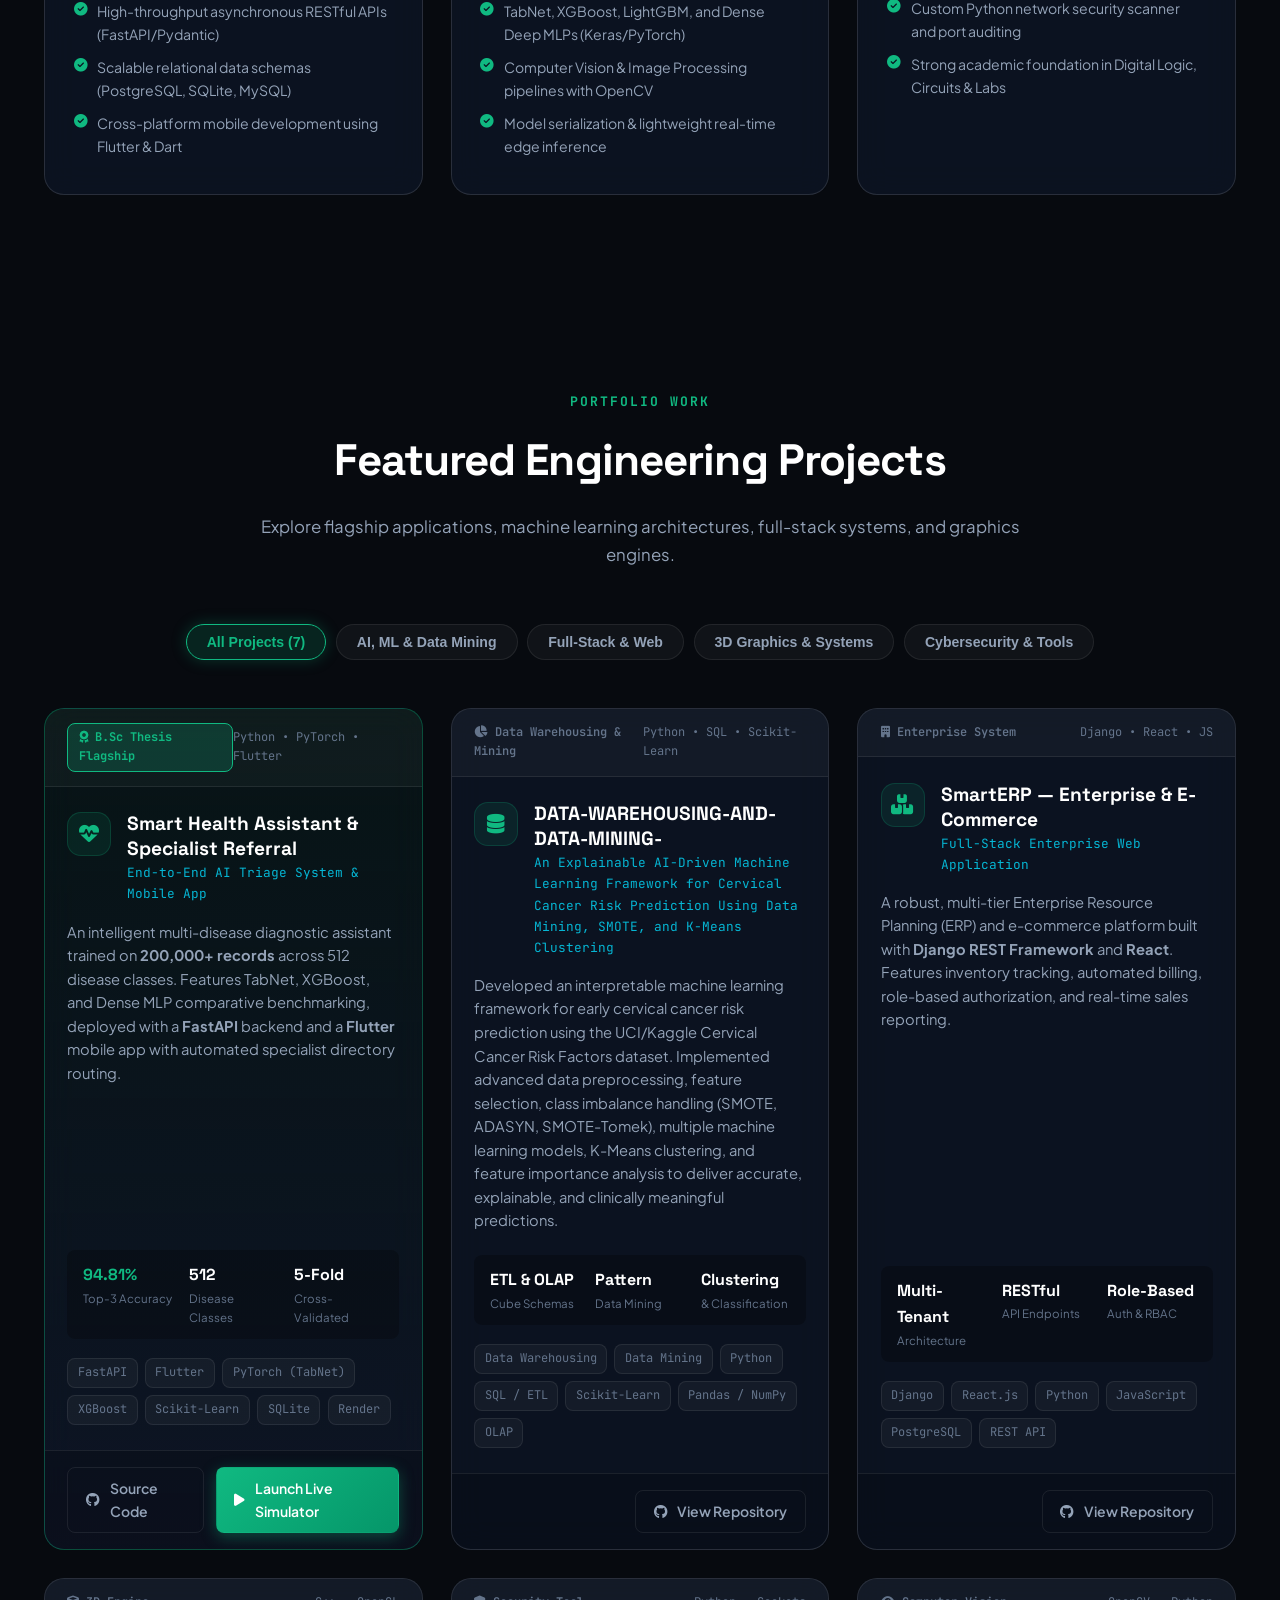
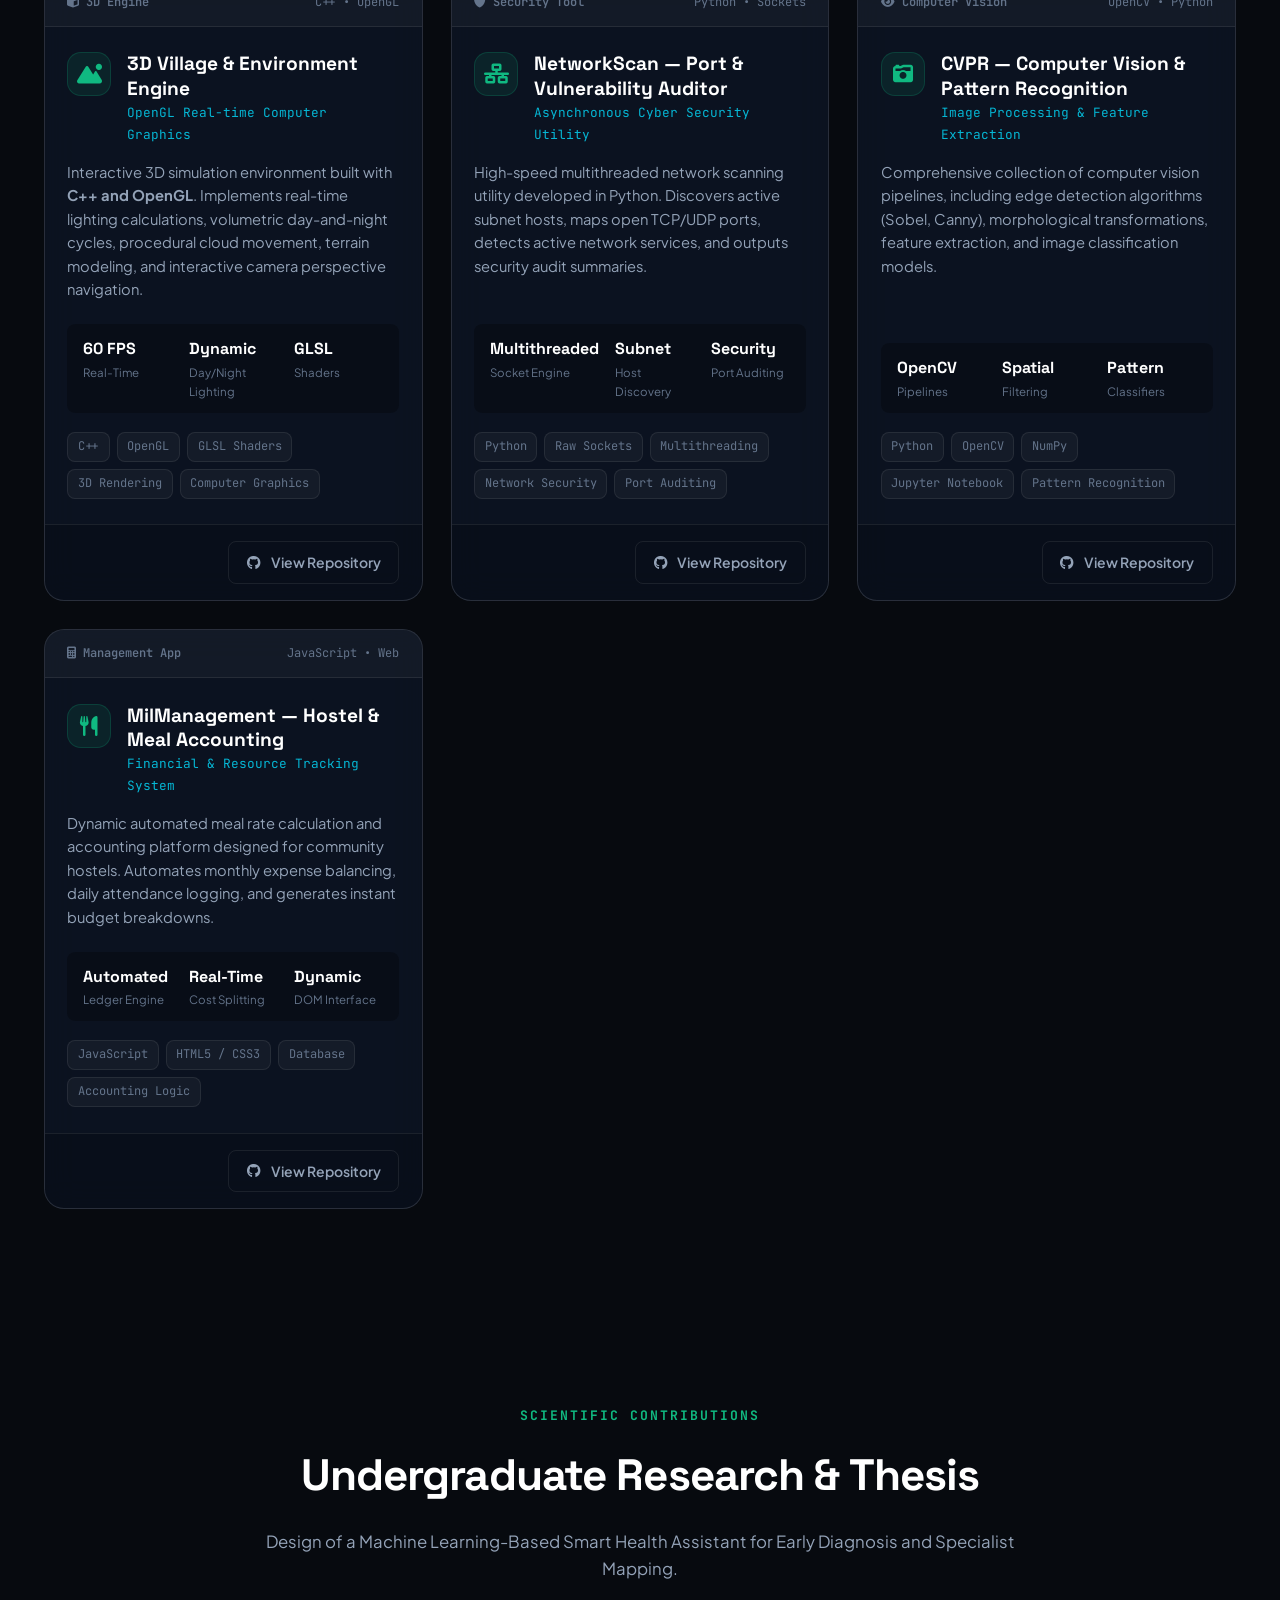
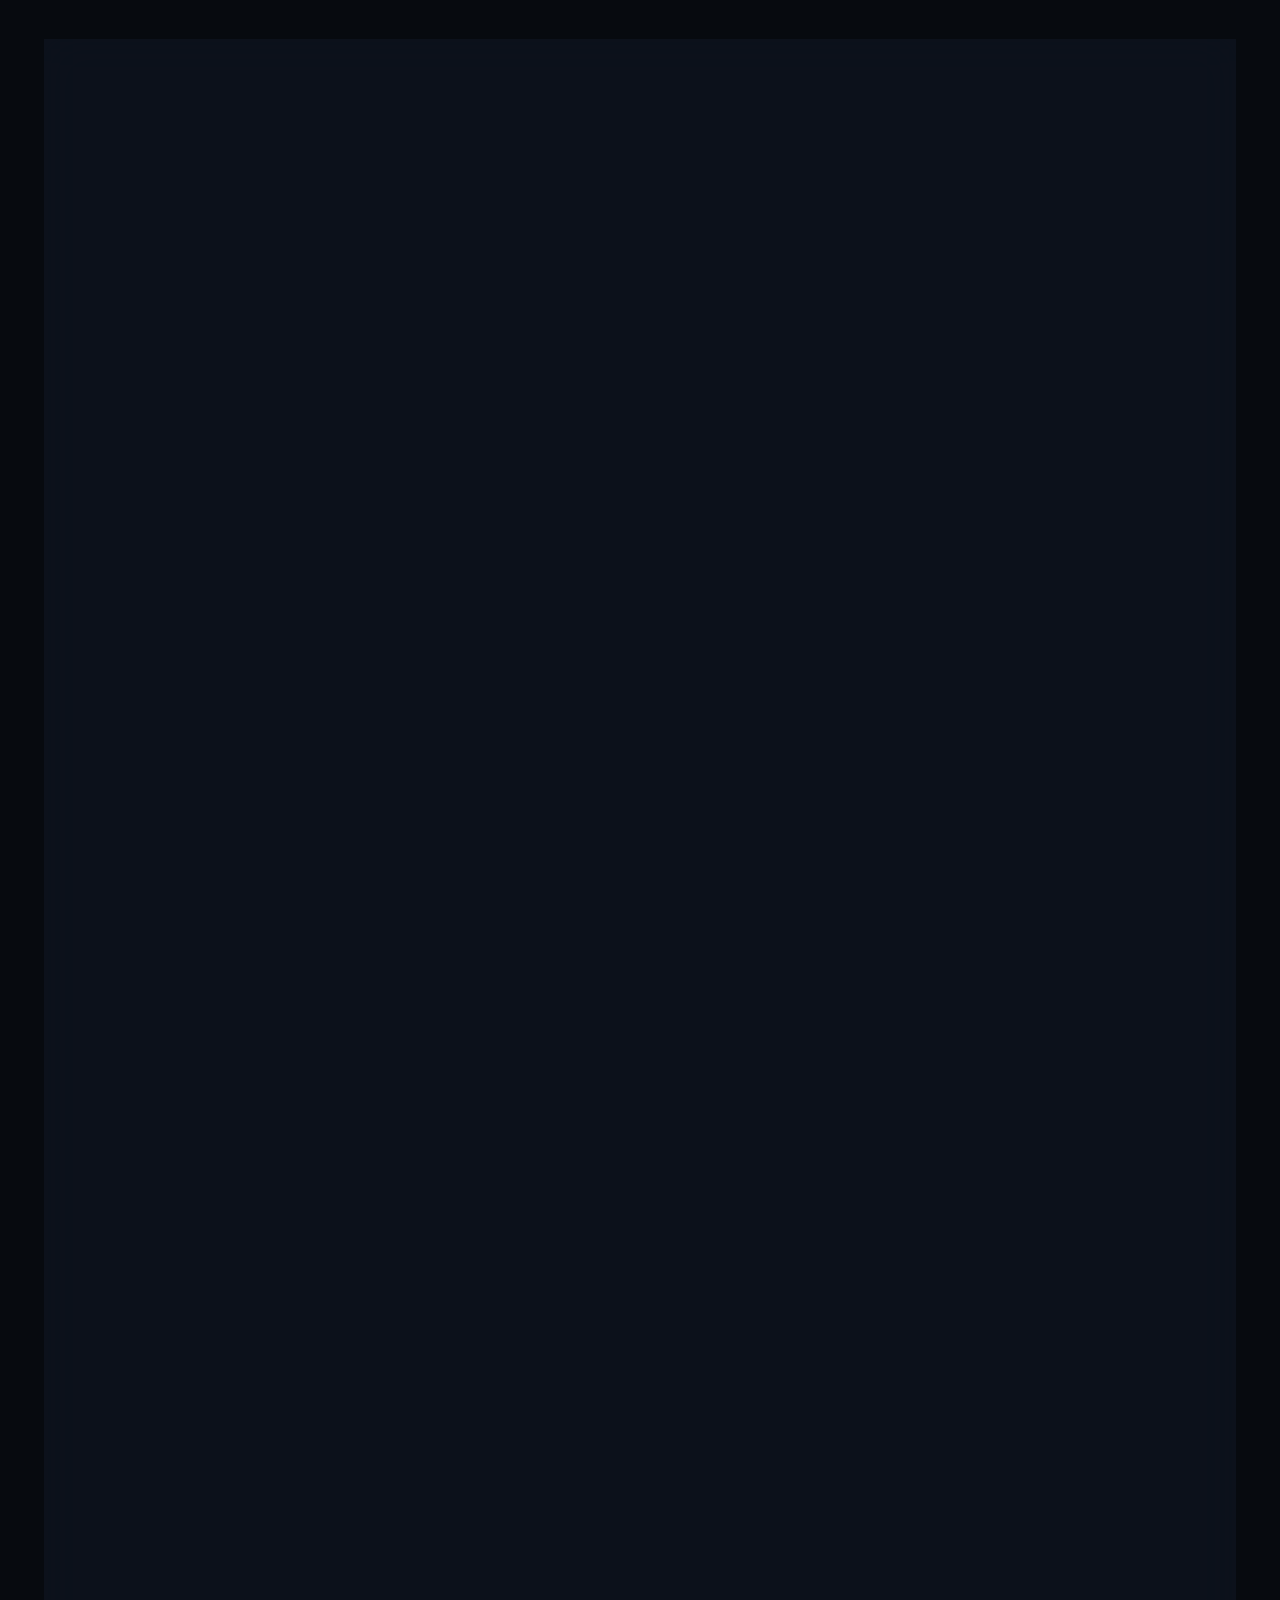
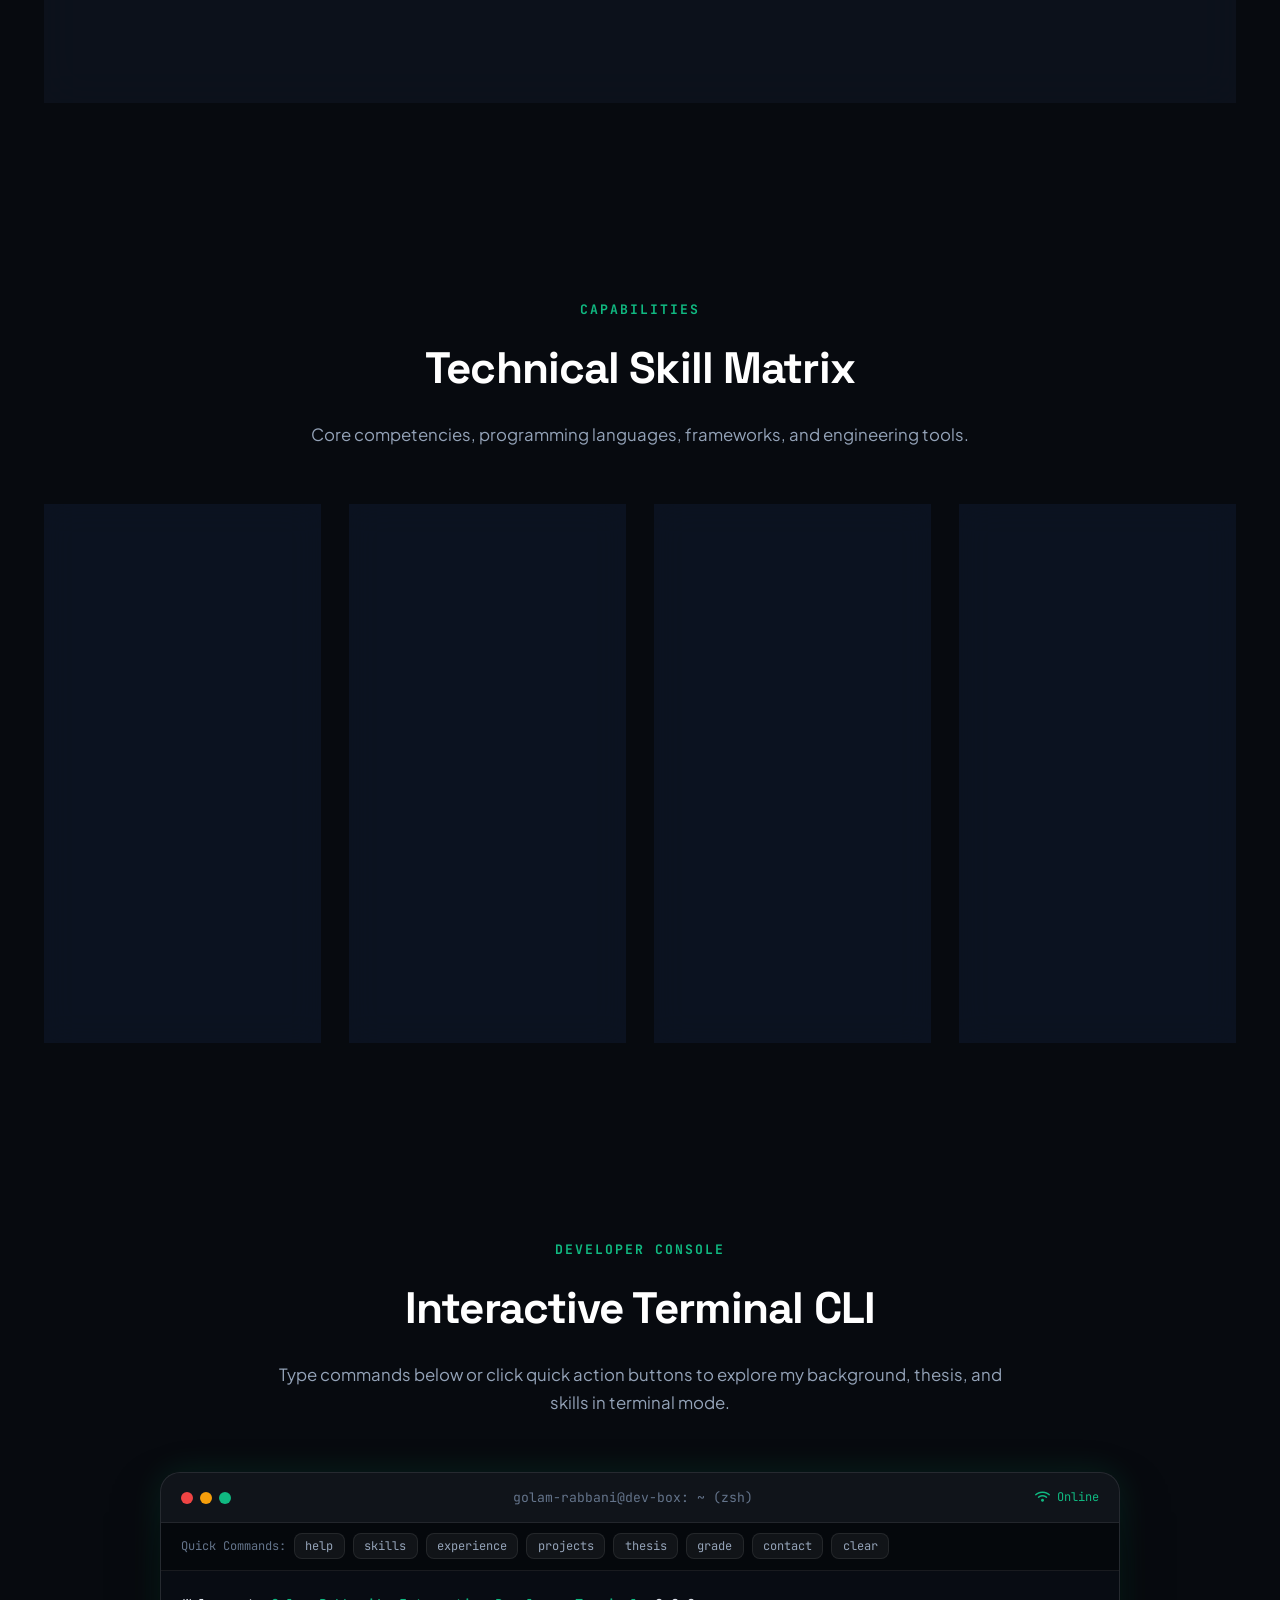
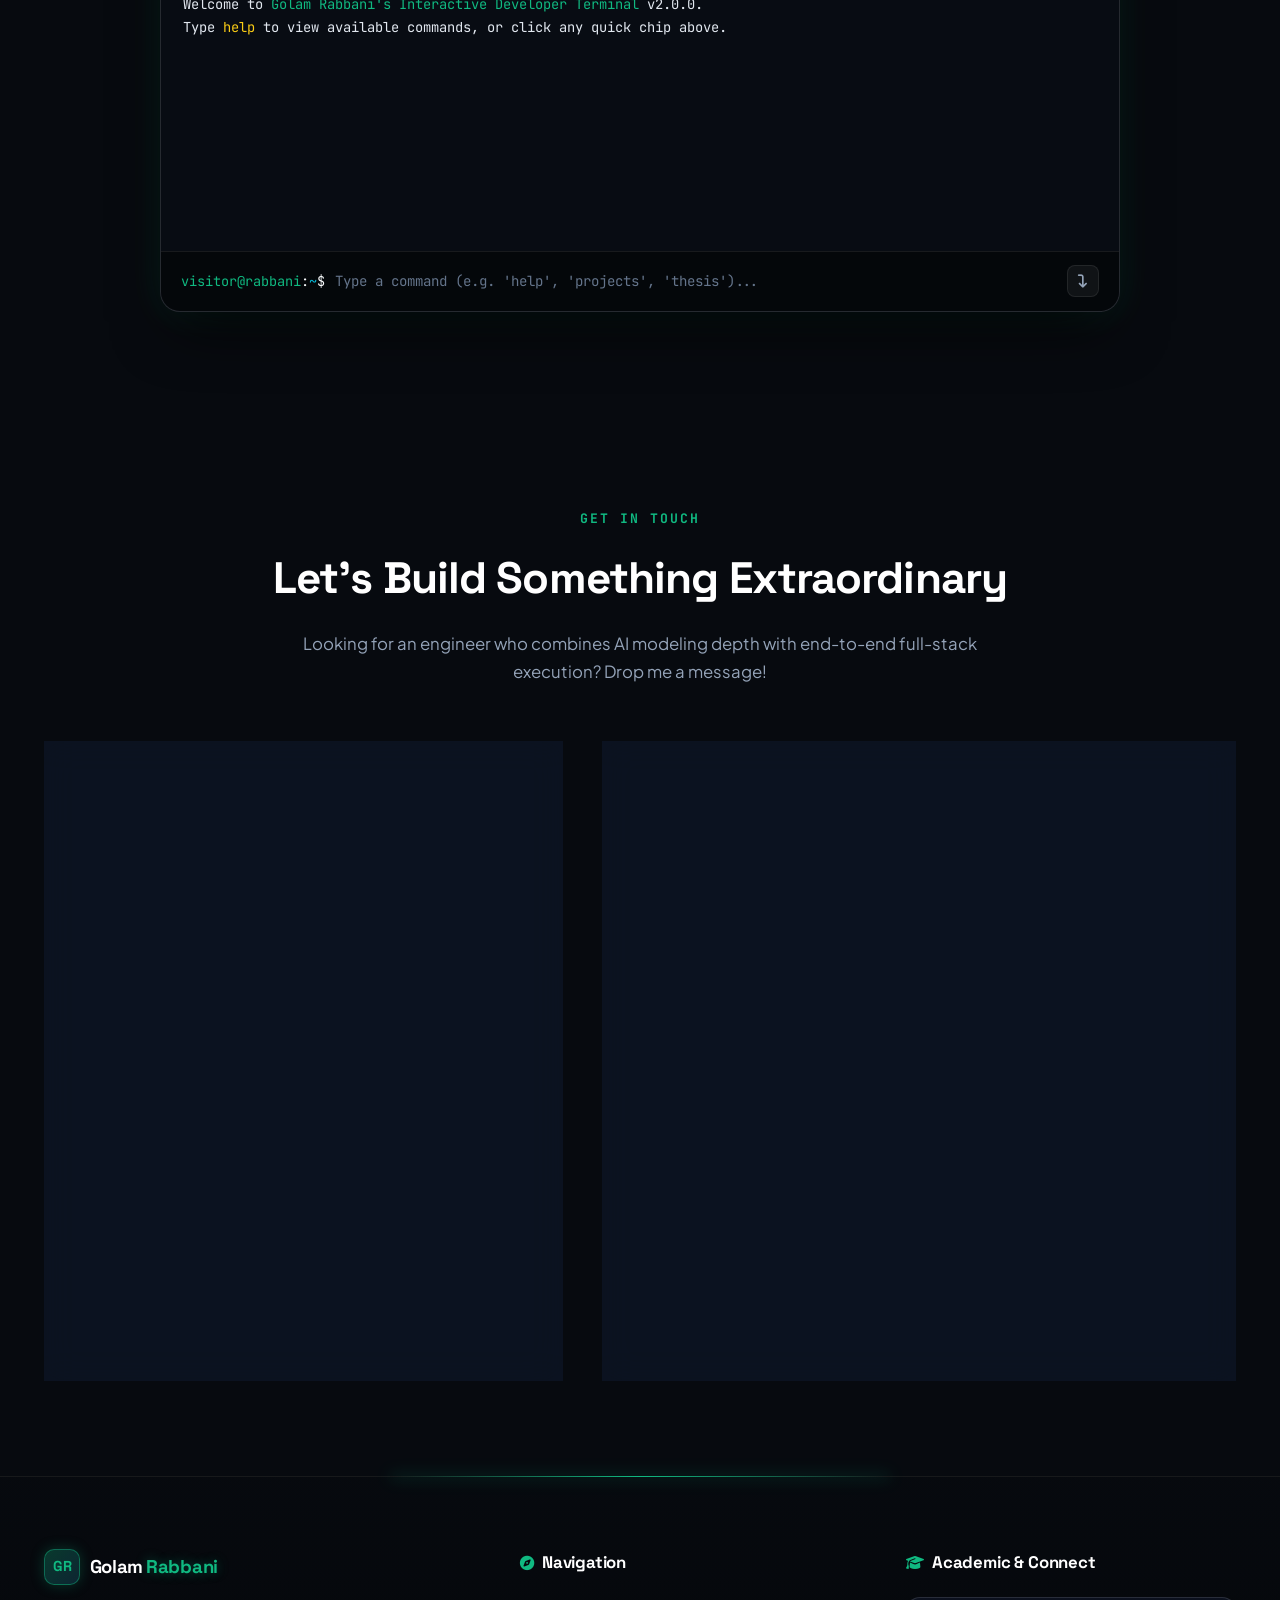
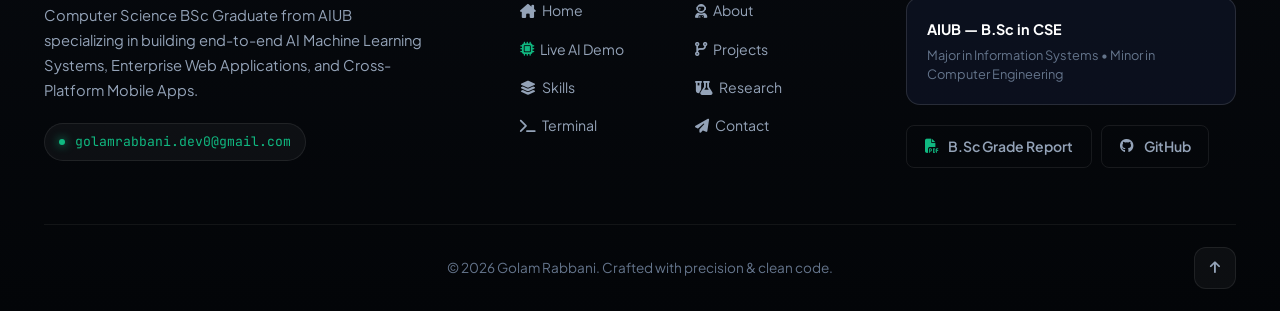
==== commit 0dfc1a70: "Update index.html" ====
--- a/index.html
+++ b/index.html
@@ -143,7 +143,7 @@
           </h1>
 
             <p class="hero-description" data-reveal>
-              Computer Science & Engineering <strong>BSc Graduate</strong> from 
+              Bachelor of Science in Computer Science and Engineering  <strong>(B.Sc. in CSE) </strong> from 
               <strong>American International University-Bangladesh (AIUB)</strong>, specializing in 
               <strong>Artificial Intelligence, Full-Stack Software Engineering, and Enterprise Solutions</strong>.
               Experienced in developing <strong>AI/ML systems</strong>, scalable web applications using 
@@ -191,7 +191,7 @@
                 <div class="profile-gradient-overlay"></div>
                 <div class="profile-status-chip">
                   <span class="pulse-dot-sm"></span>
-                  <span>B.Sc CSE Graduate</span>
+                  <span>B.Sc. in CSE </span>
                 </div>
               </div>
               <div class="profile-card-details">
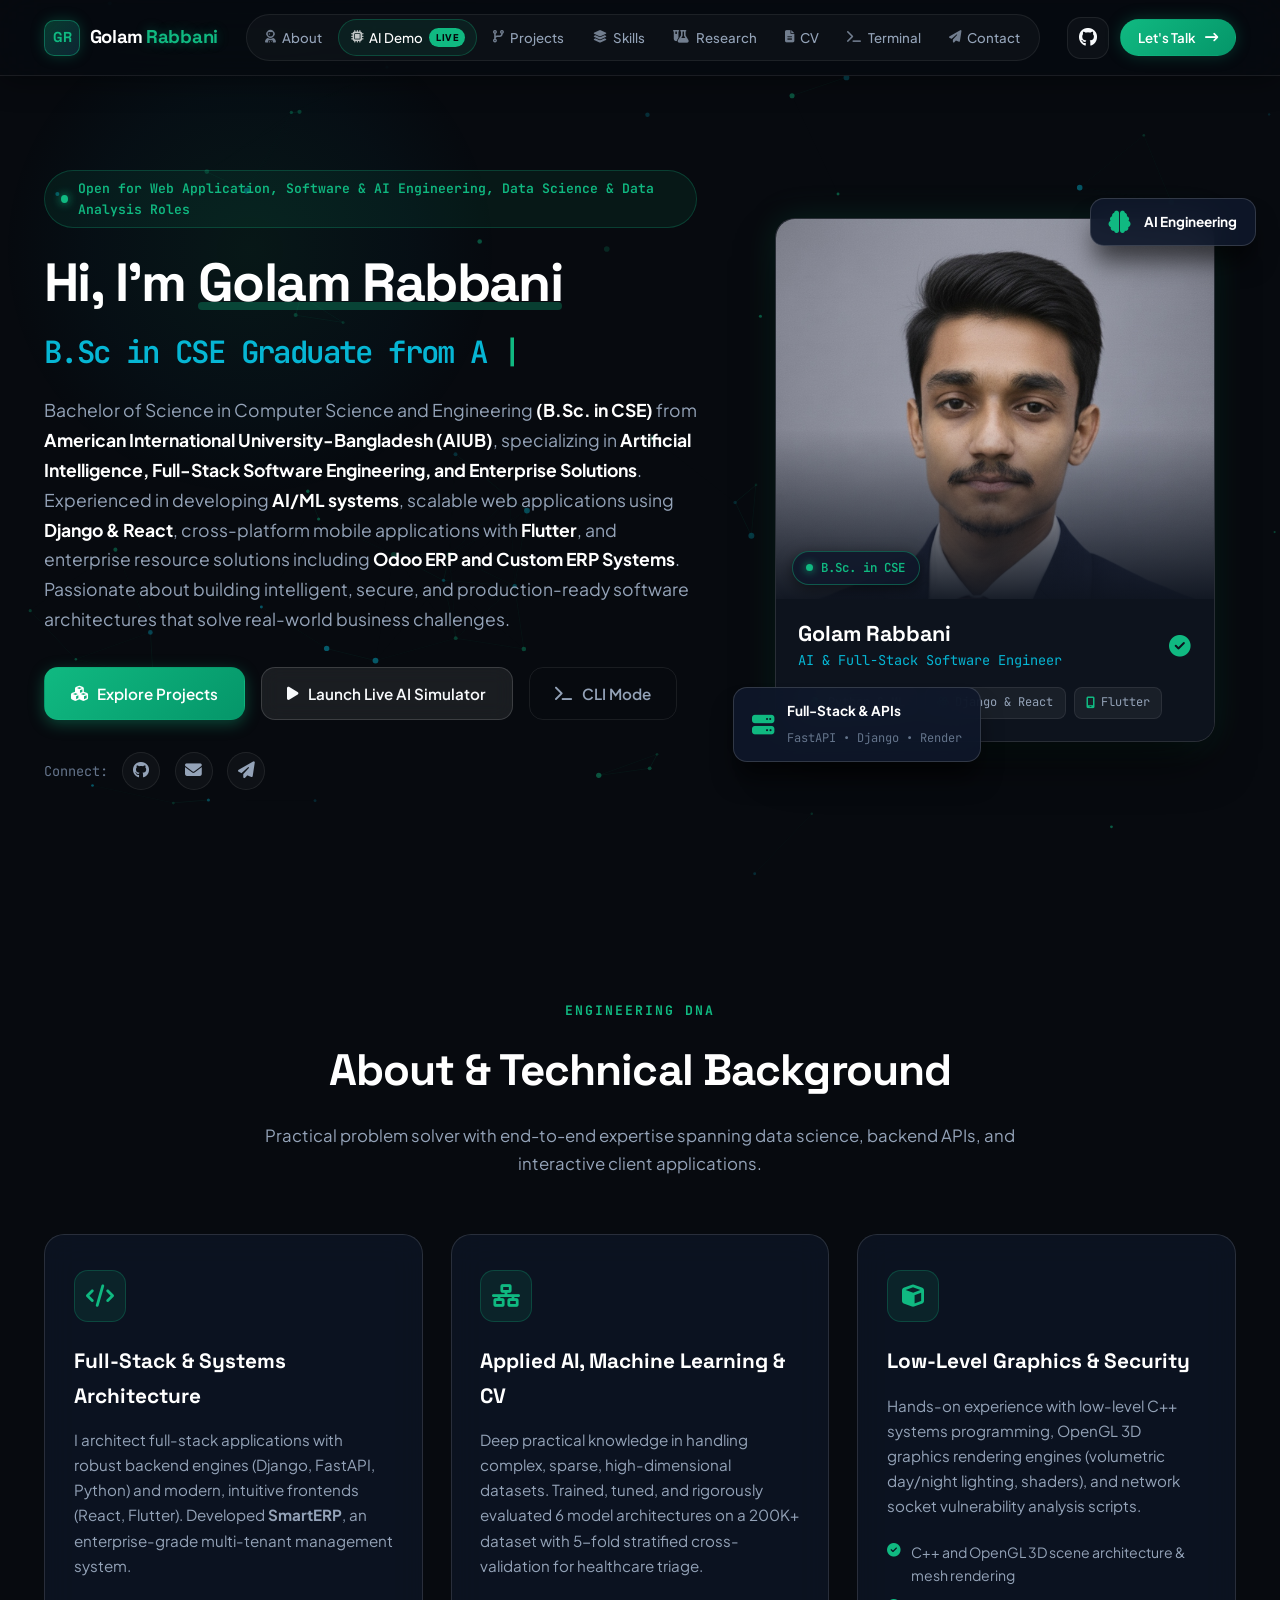
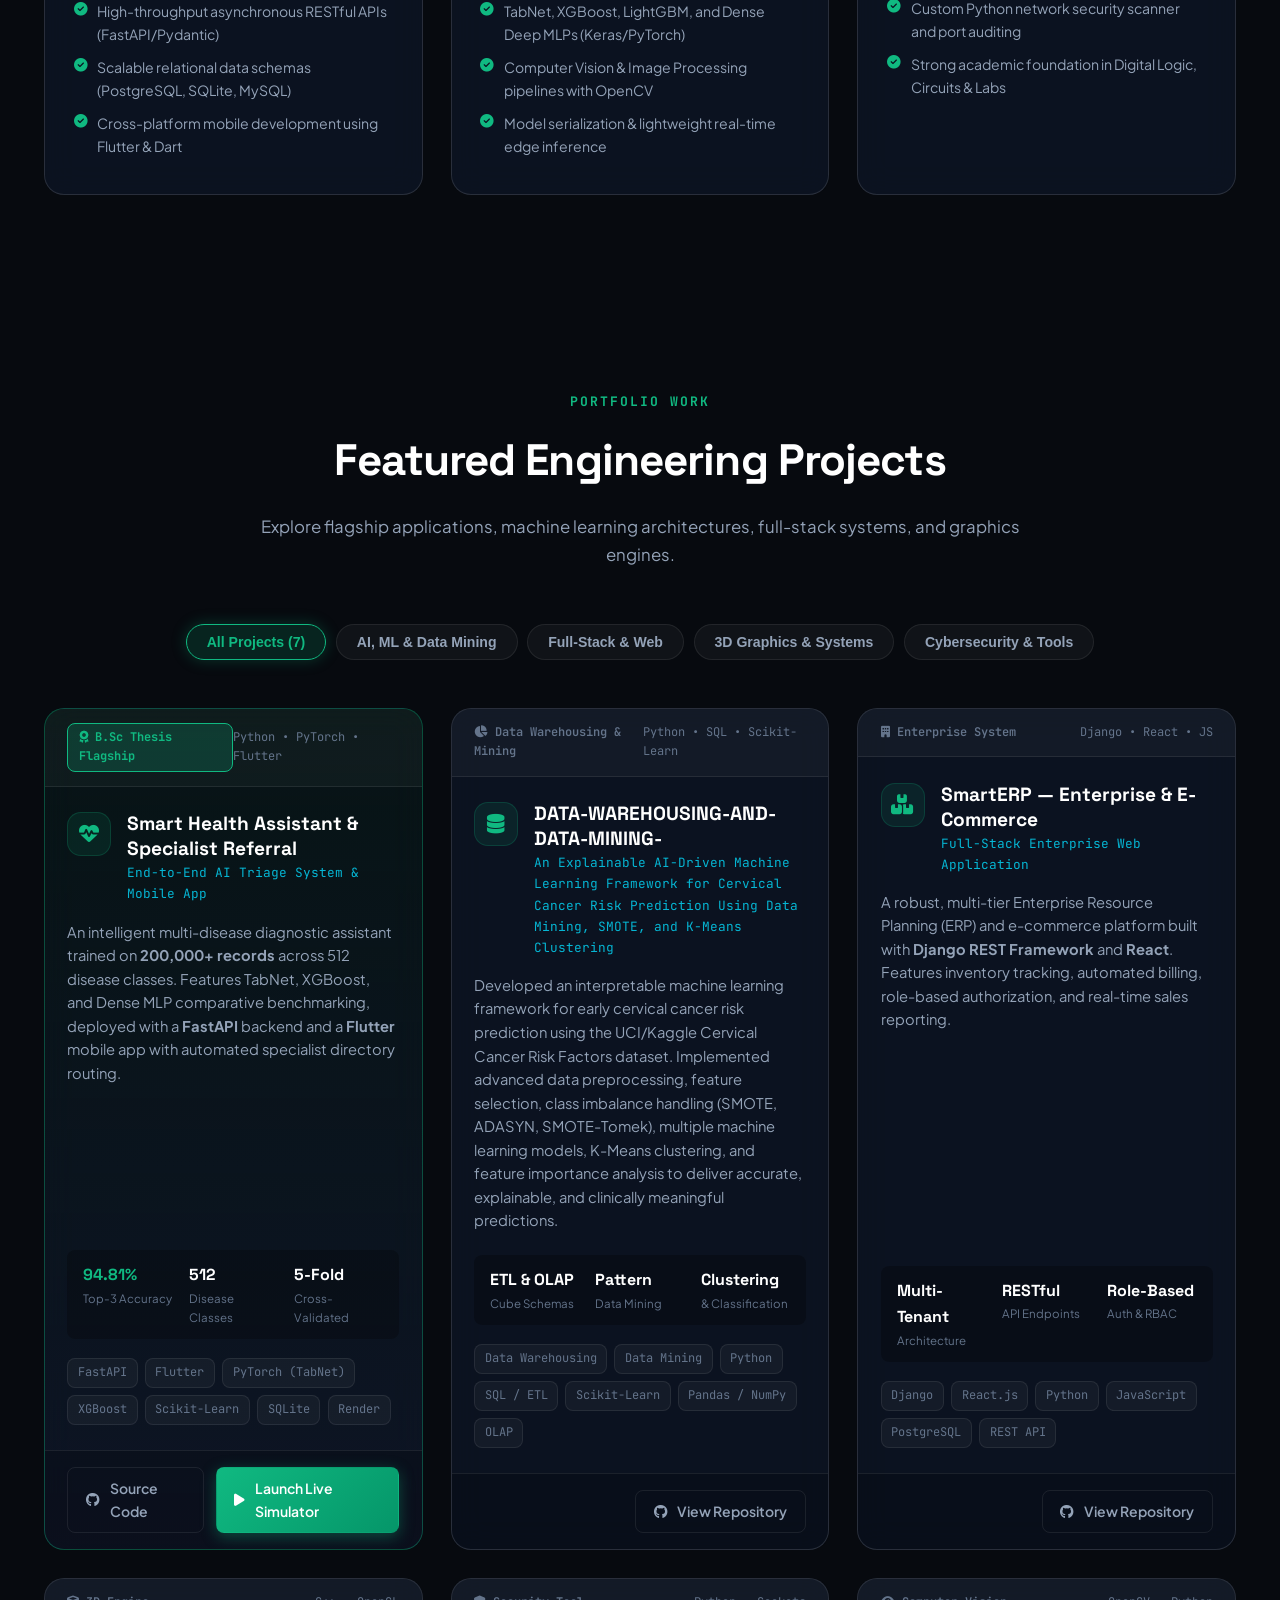
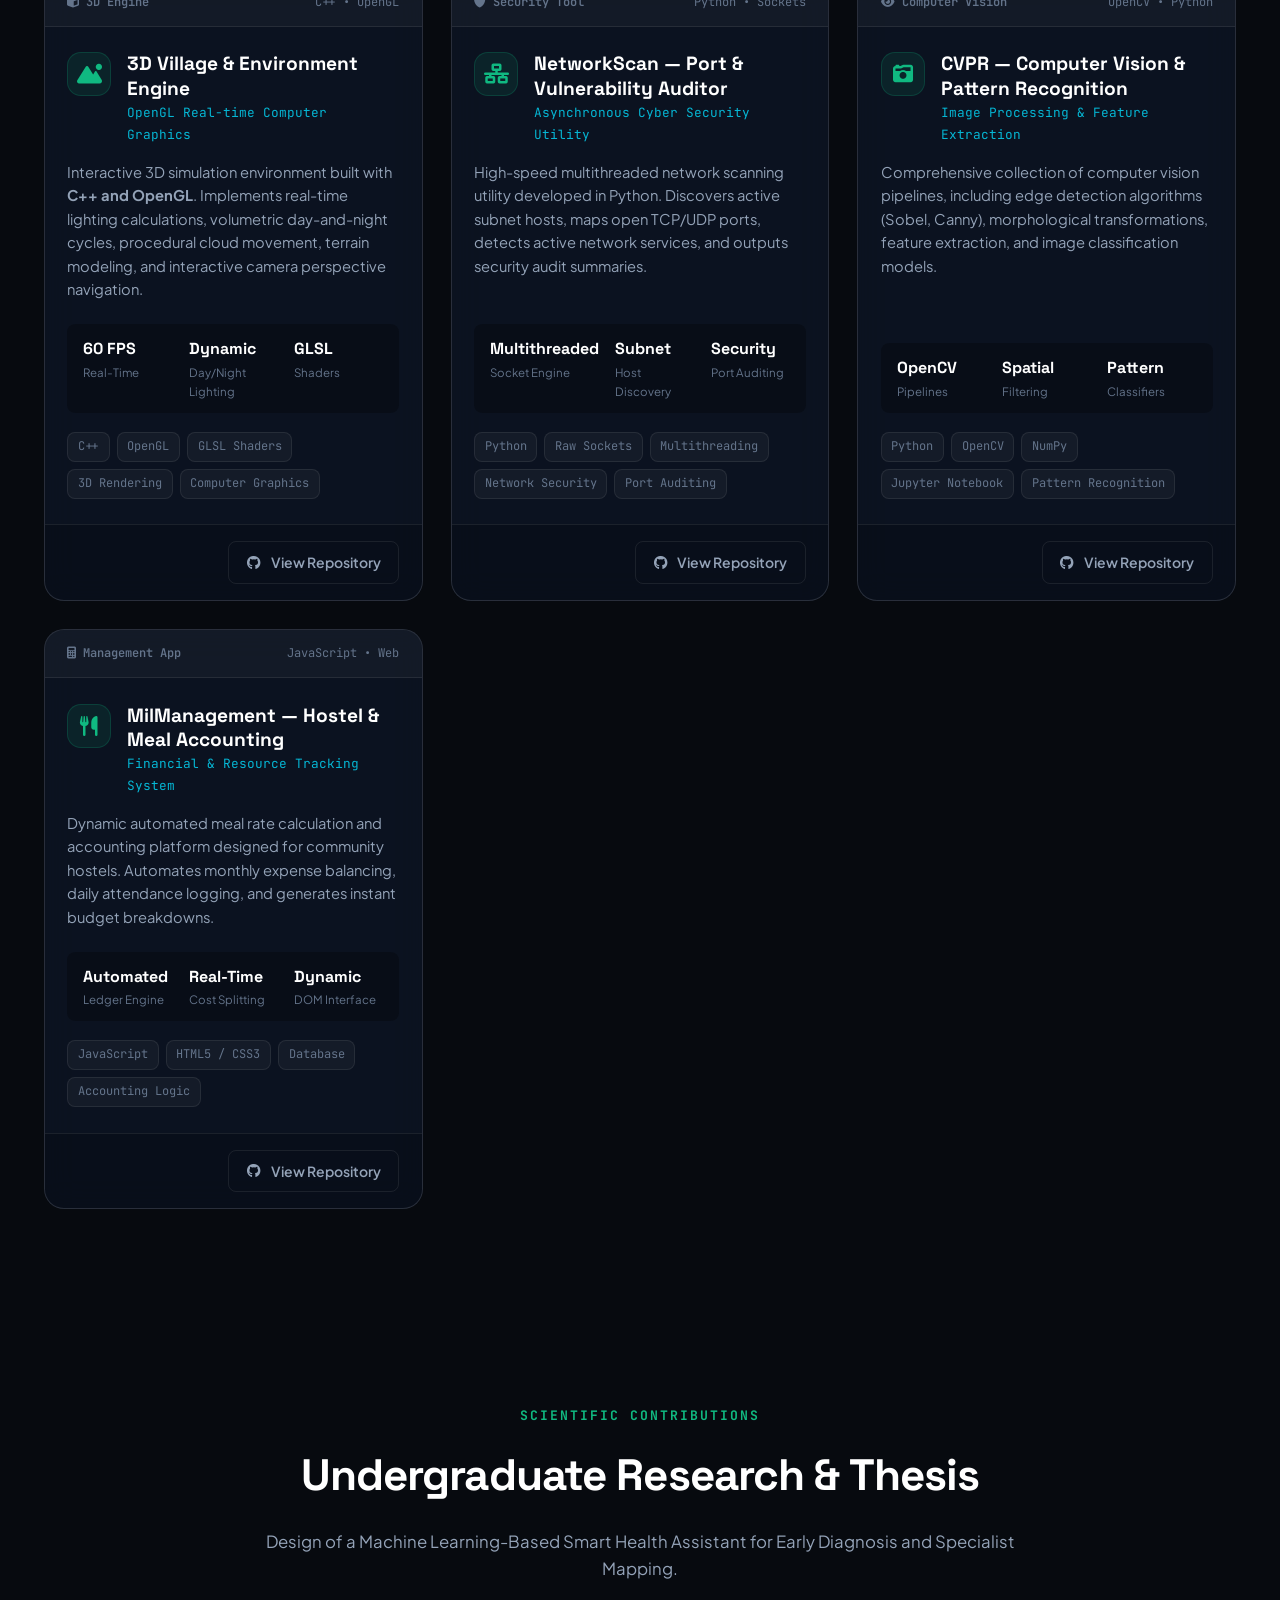
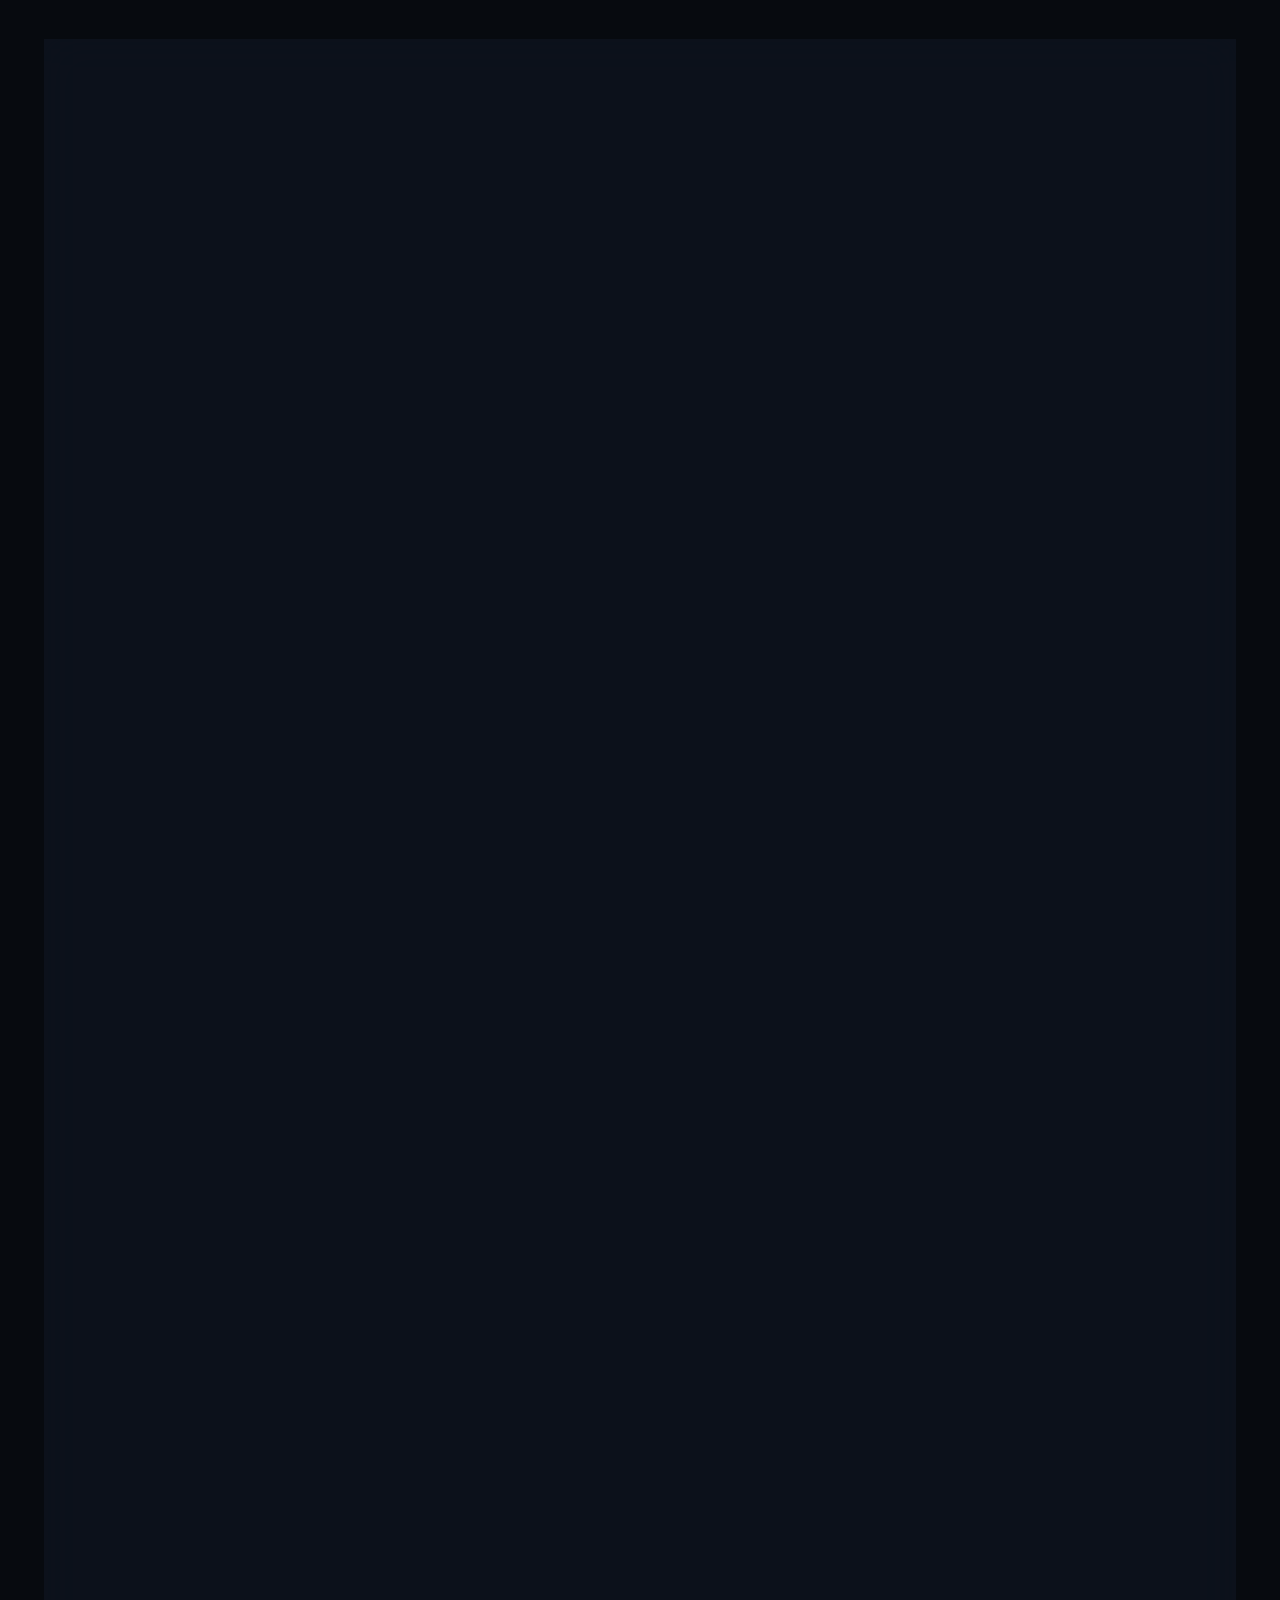
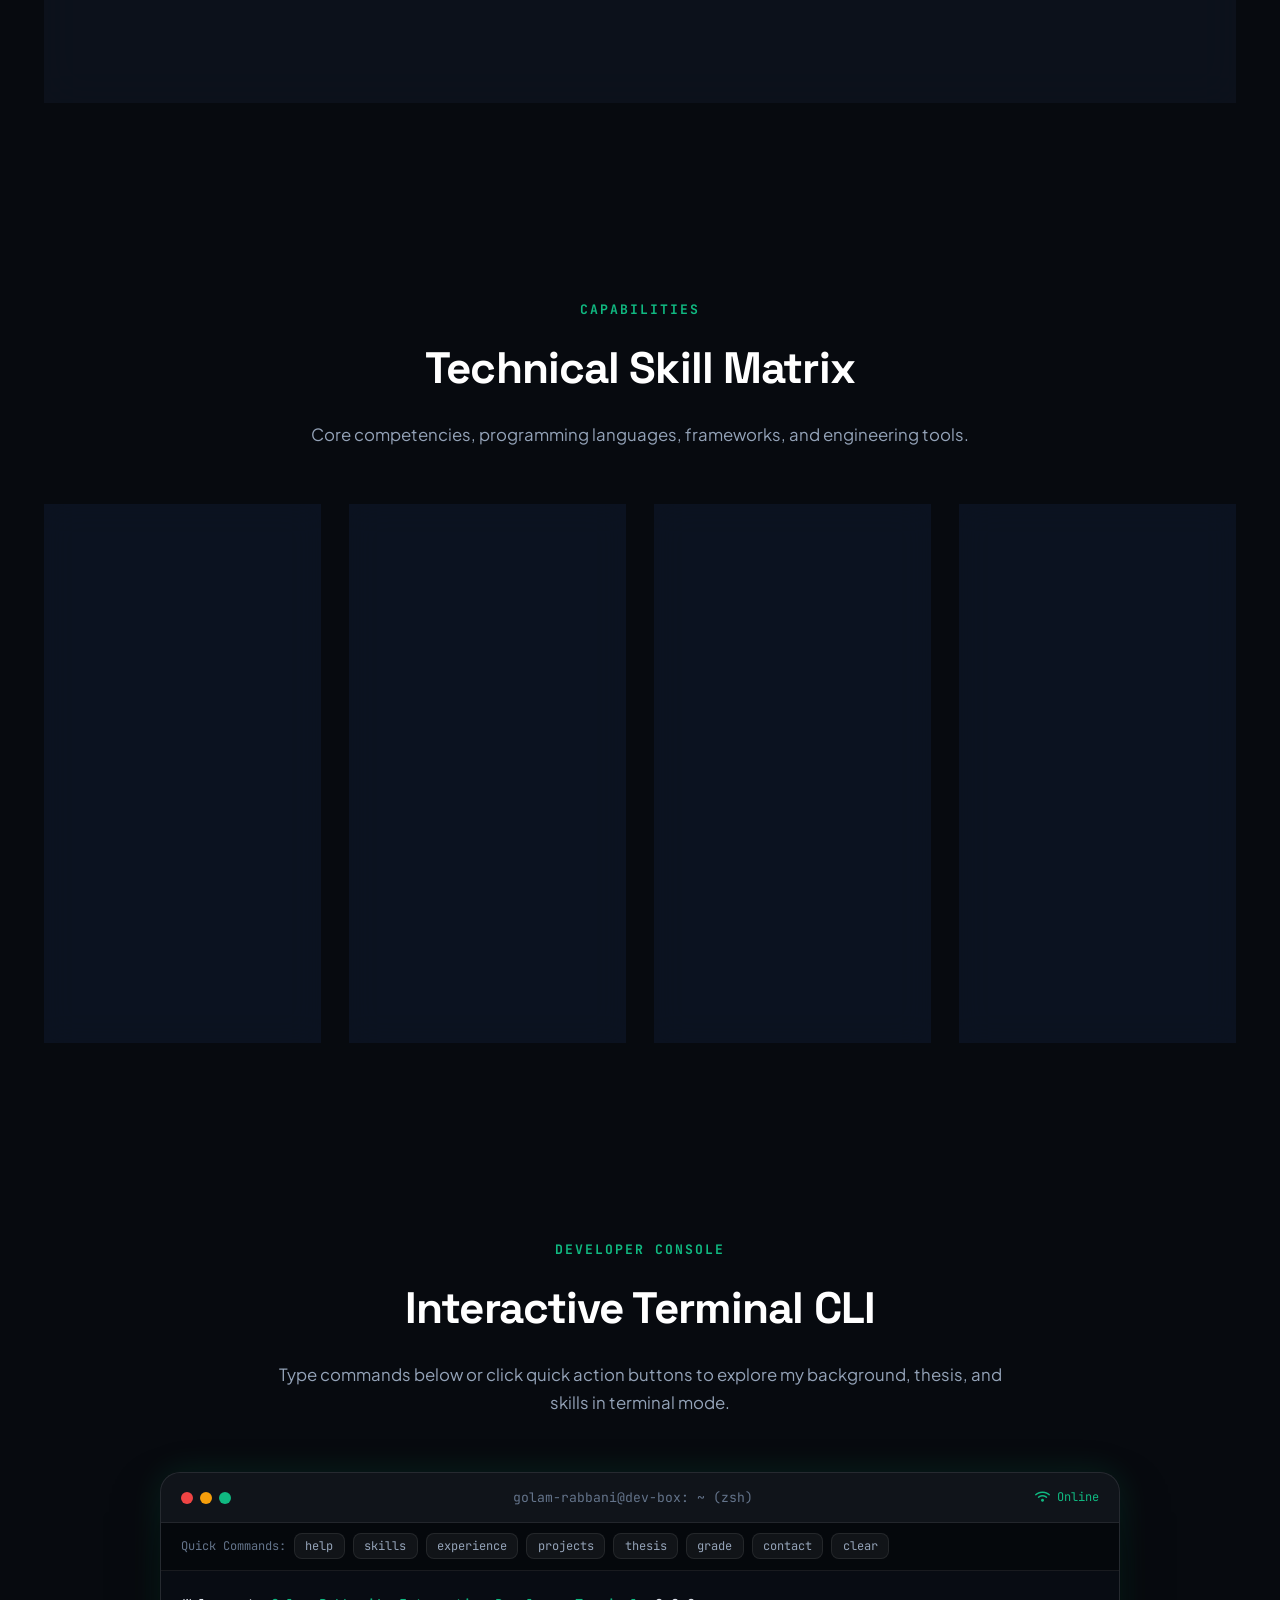
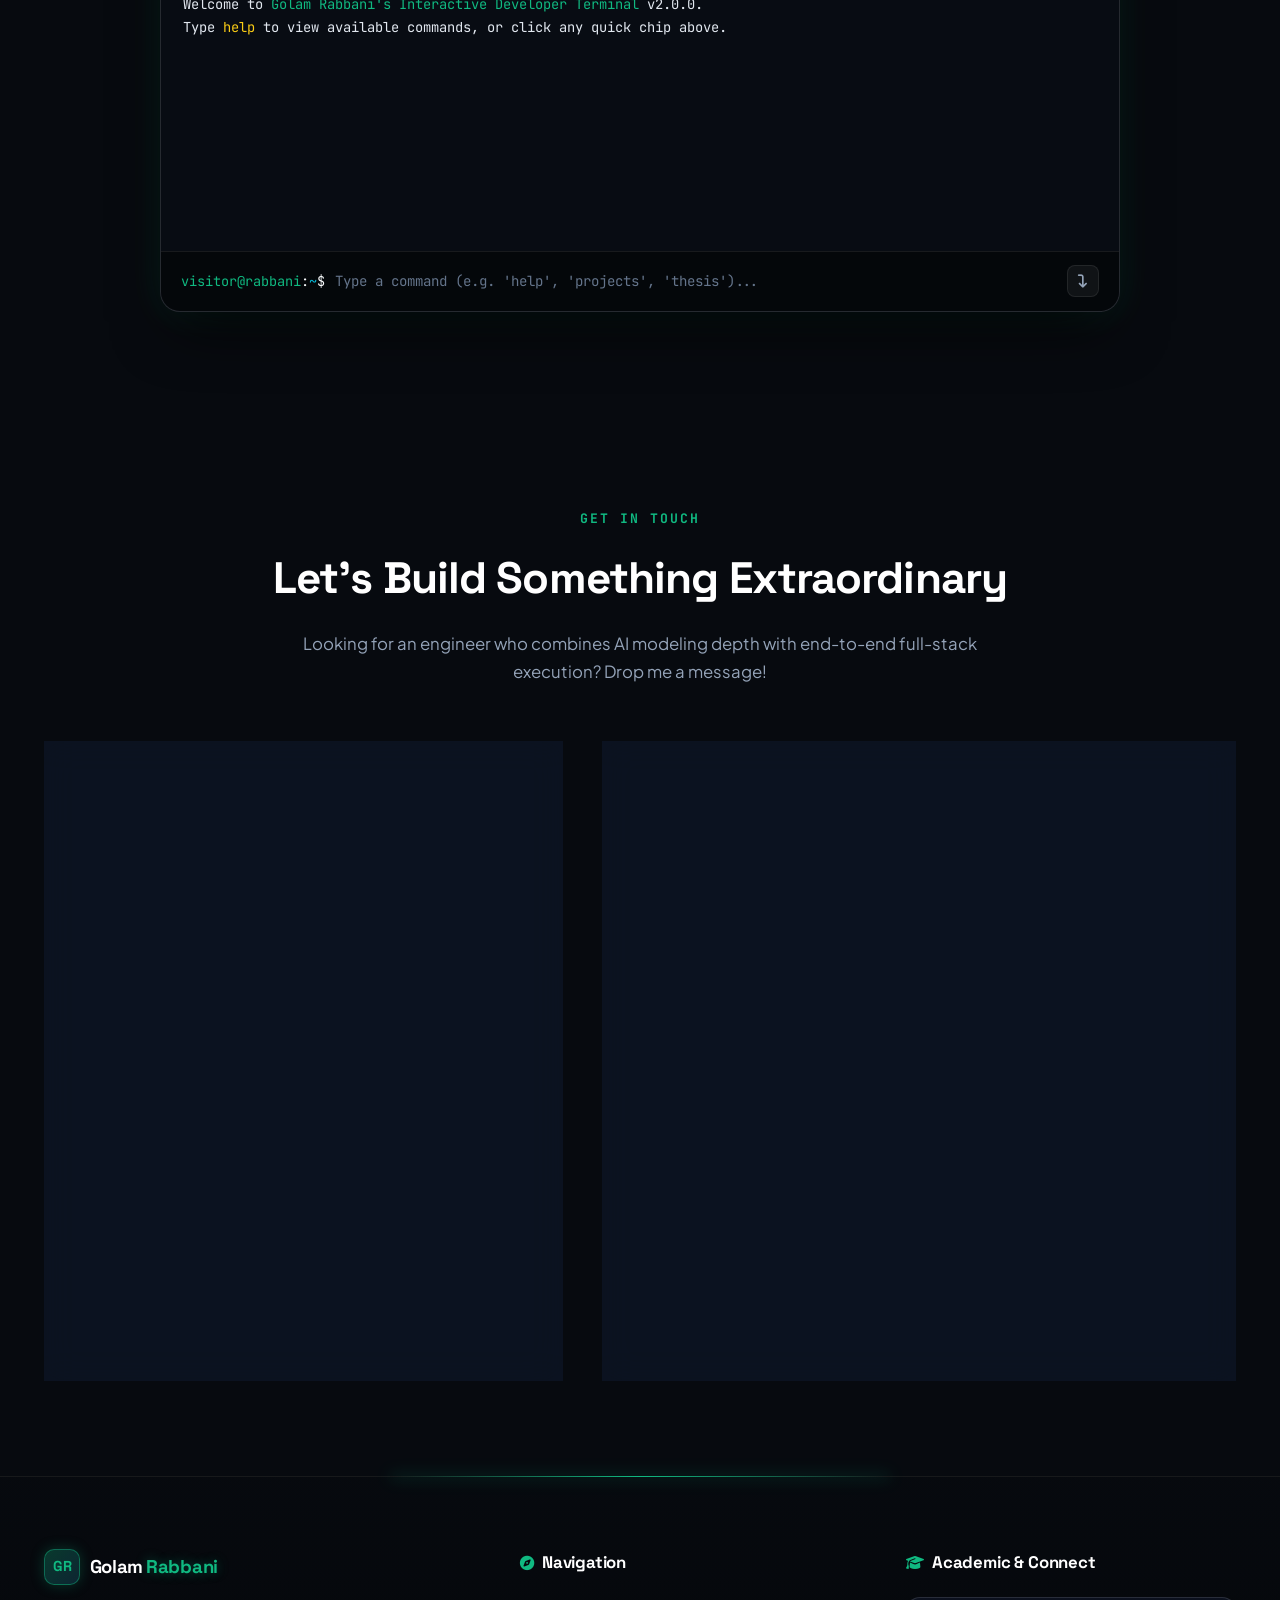
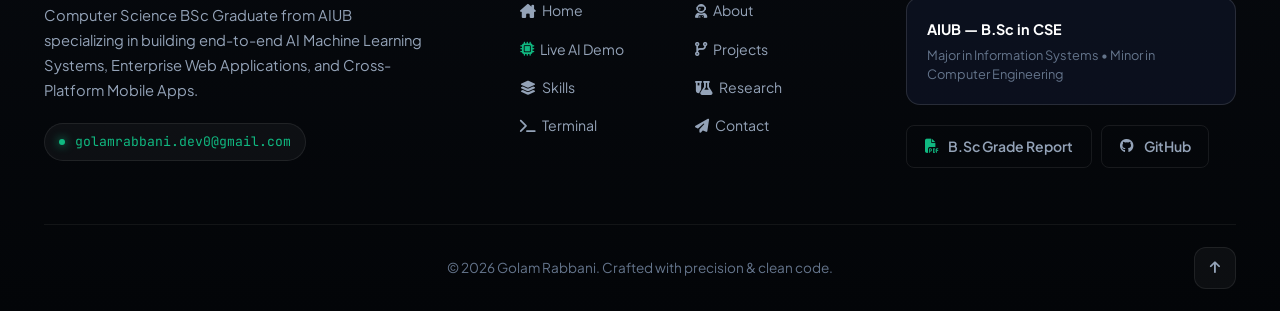
==== commit 744fb444: "Fix typo in portfolio description meta tag" ====
--- a/index.html
+++ b/index.html
@@ -7,7 +7,7 @@
   <!-- Primary SEO Meta Tags -->
   <title>Golam Rabbani — AI & Full-Stack Software Engineer | Portfolio</title>
   <meta name="title" content="Golam Rabbani — AI & Full-Stack Software Engineer | Portfolio">
-  <meta name="description" content="Official portfolio of Golam Rabbani — B.Sc CSE Graduate from AIUB specializing in AI & Machine Learning Systems, Enterprise Web Apps (Django/React), Flutter mobile engineering, and Data Science.">
+  <meta name="description" content="Official portfolio of Golam Rabbani — B.Sc. in CSE from AIUB specializing in AI & Machine Learning Systems, Enterprise Web Apps (Django/React), Flutter mobile engineering, and Data Science.">
   <meta name="keywords" content="Golam Rabbani, GolamRabbani09, AI Engineer, Machine Learning, Data Science, Data Analysis, Full-Stack Developer, Flutter, Django, React, FastAPI, TabNet, AIUB CSE">
   <meta name="author" content="Golam Rabbani">
   <meta name="robots" content="index, follow">
